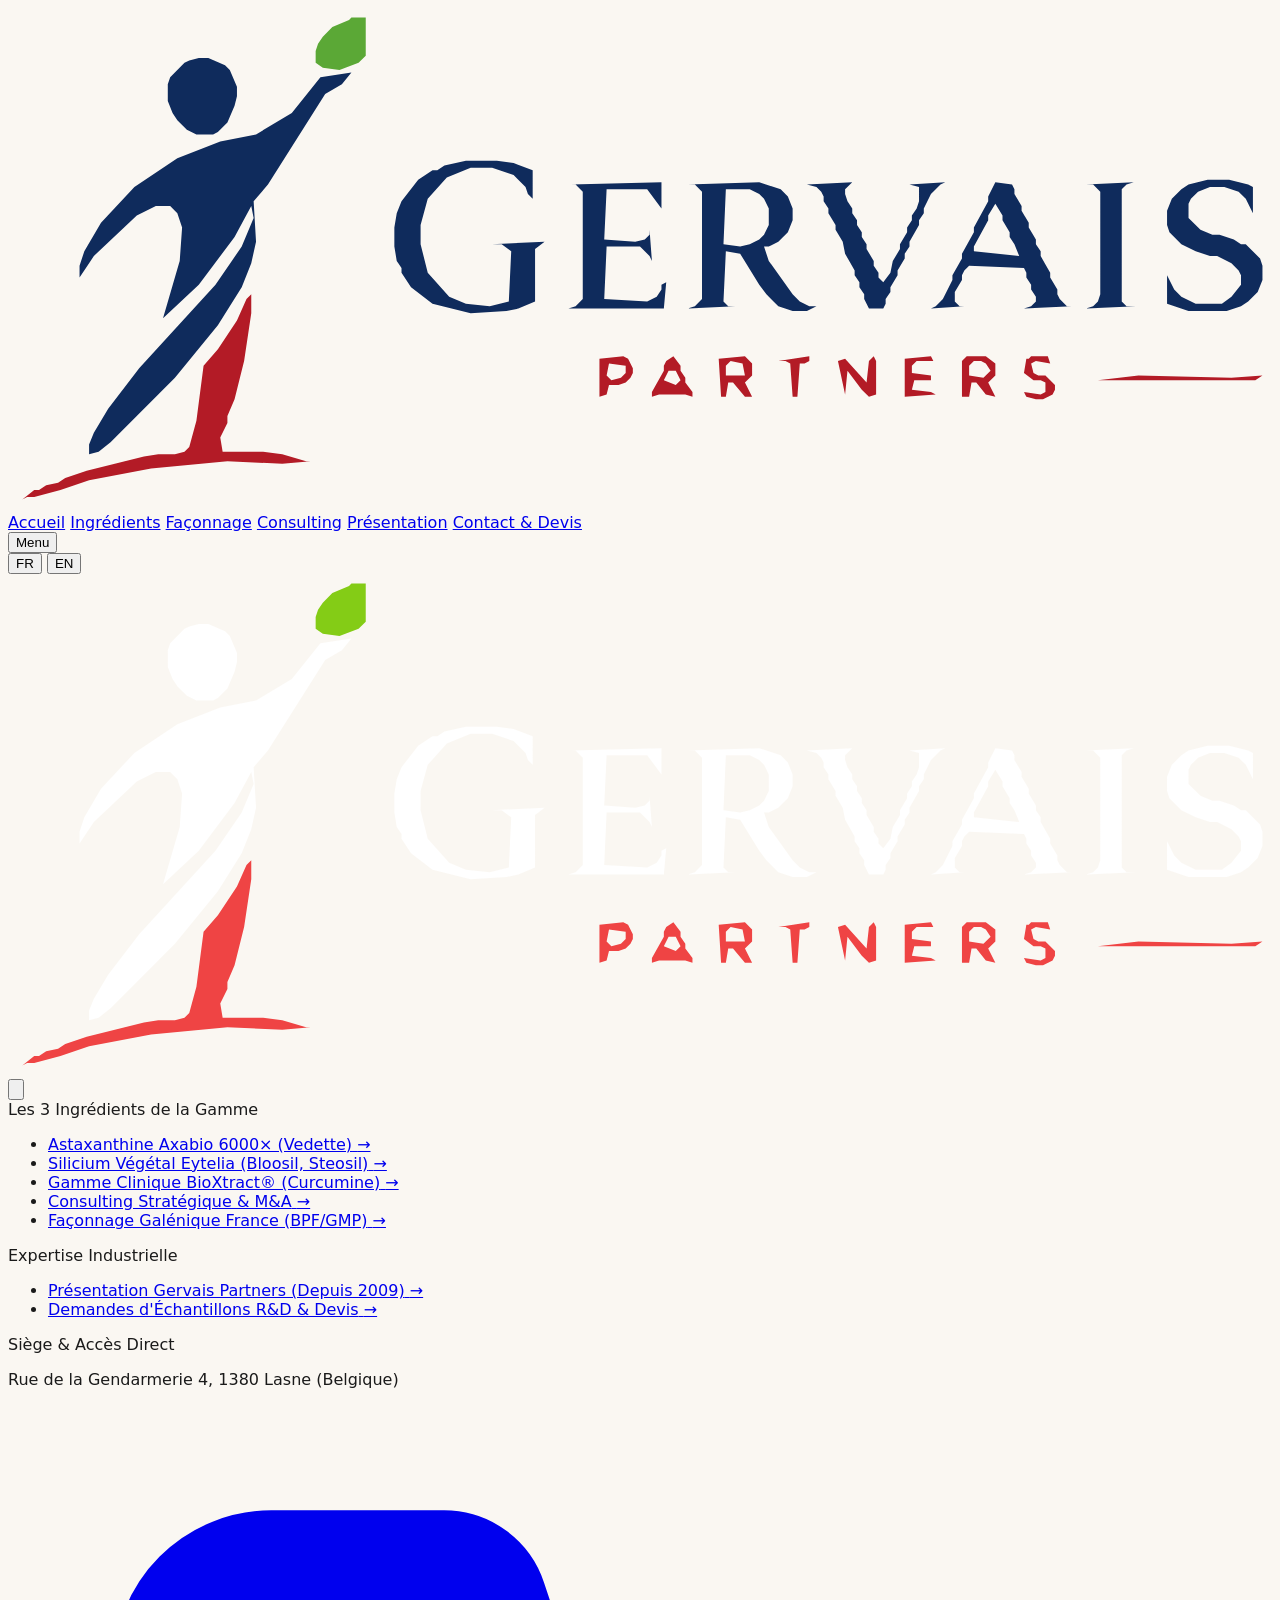
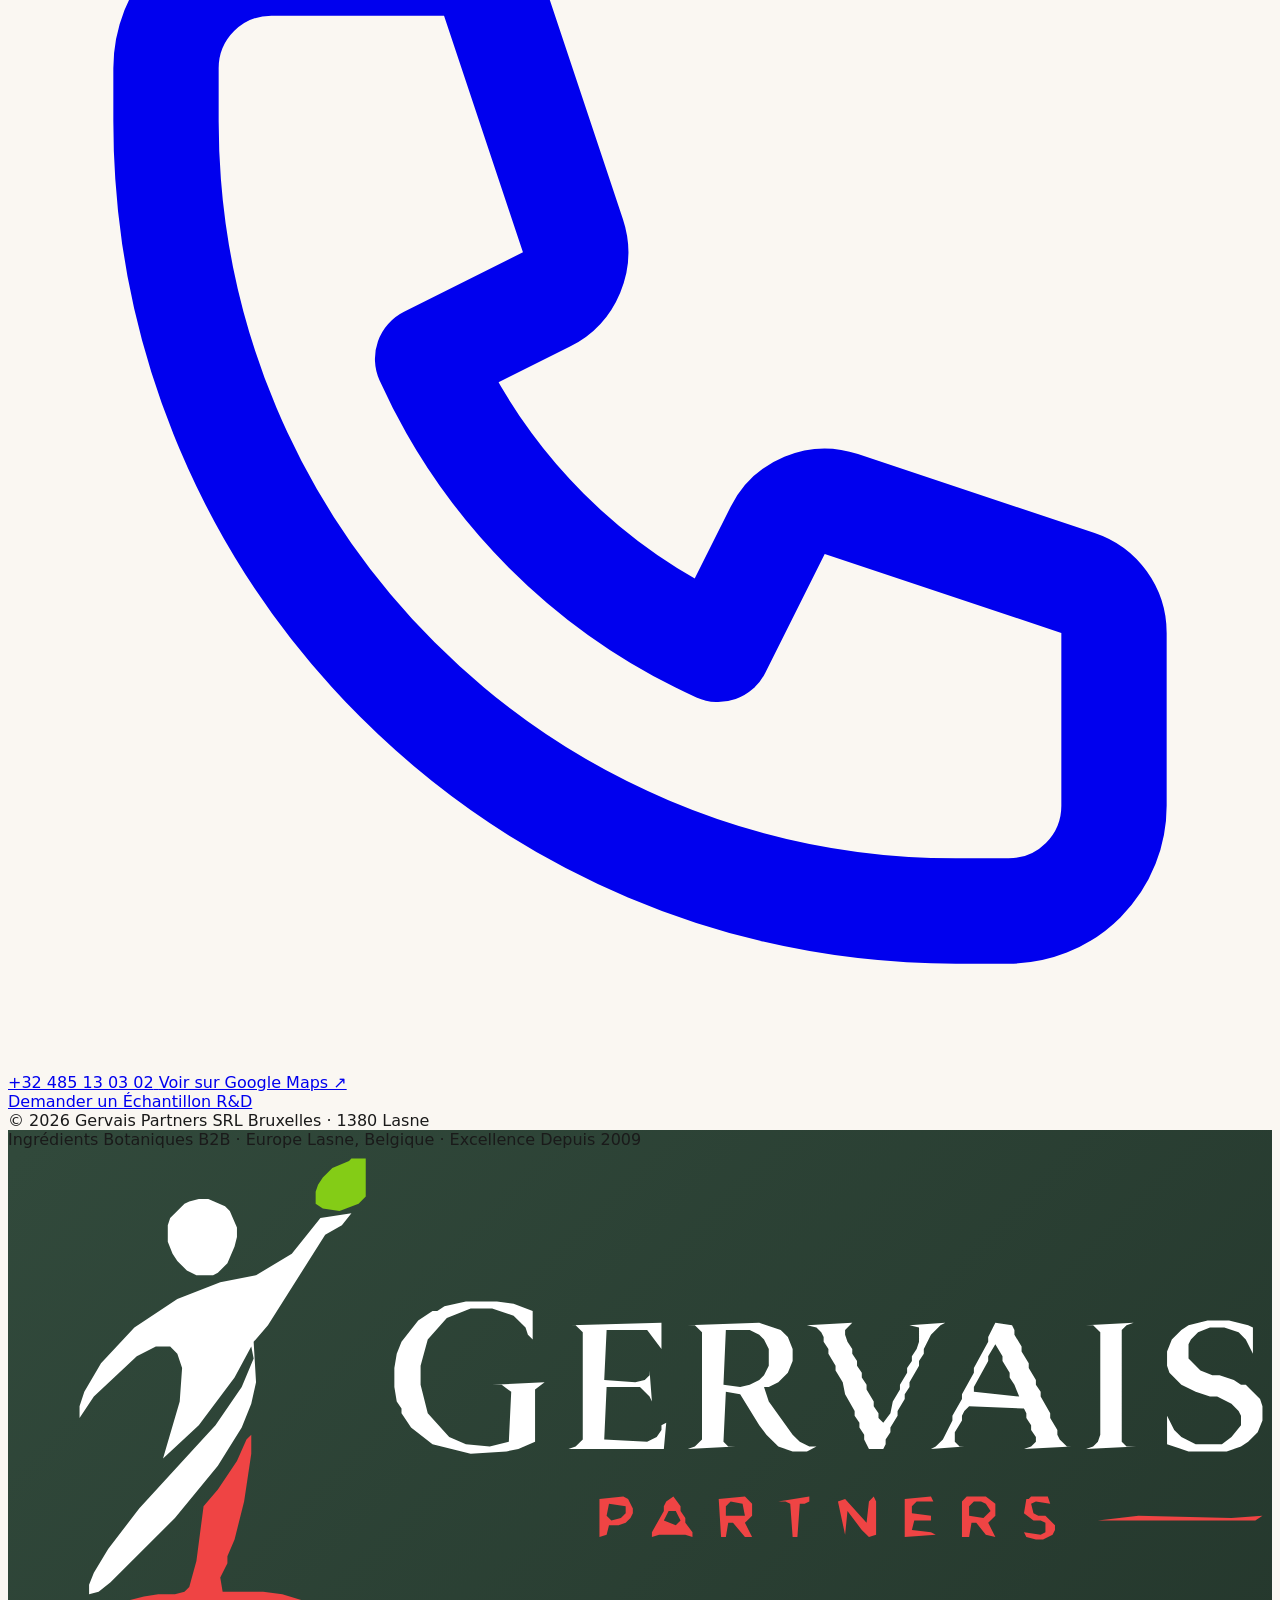
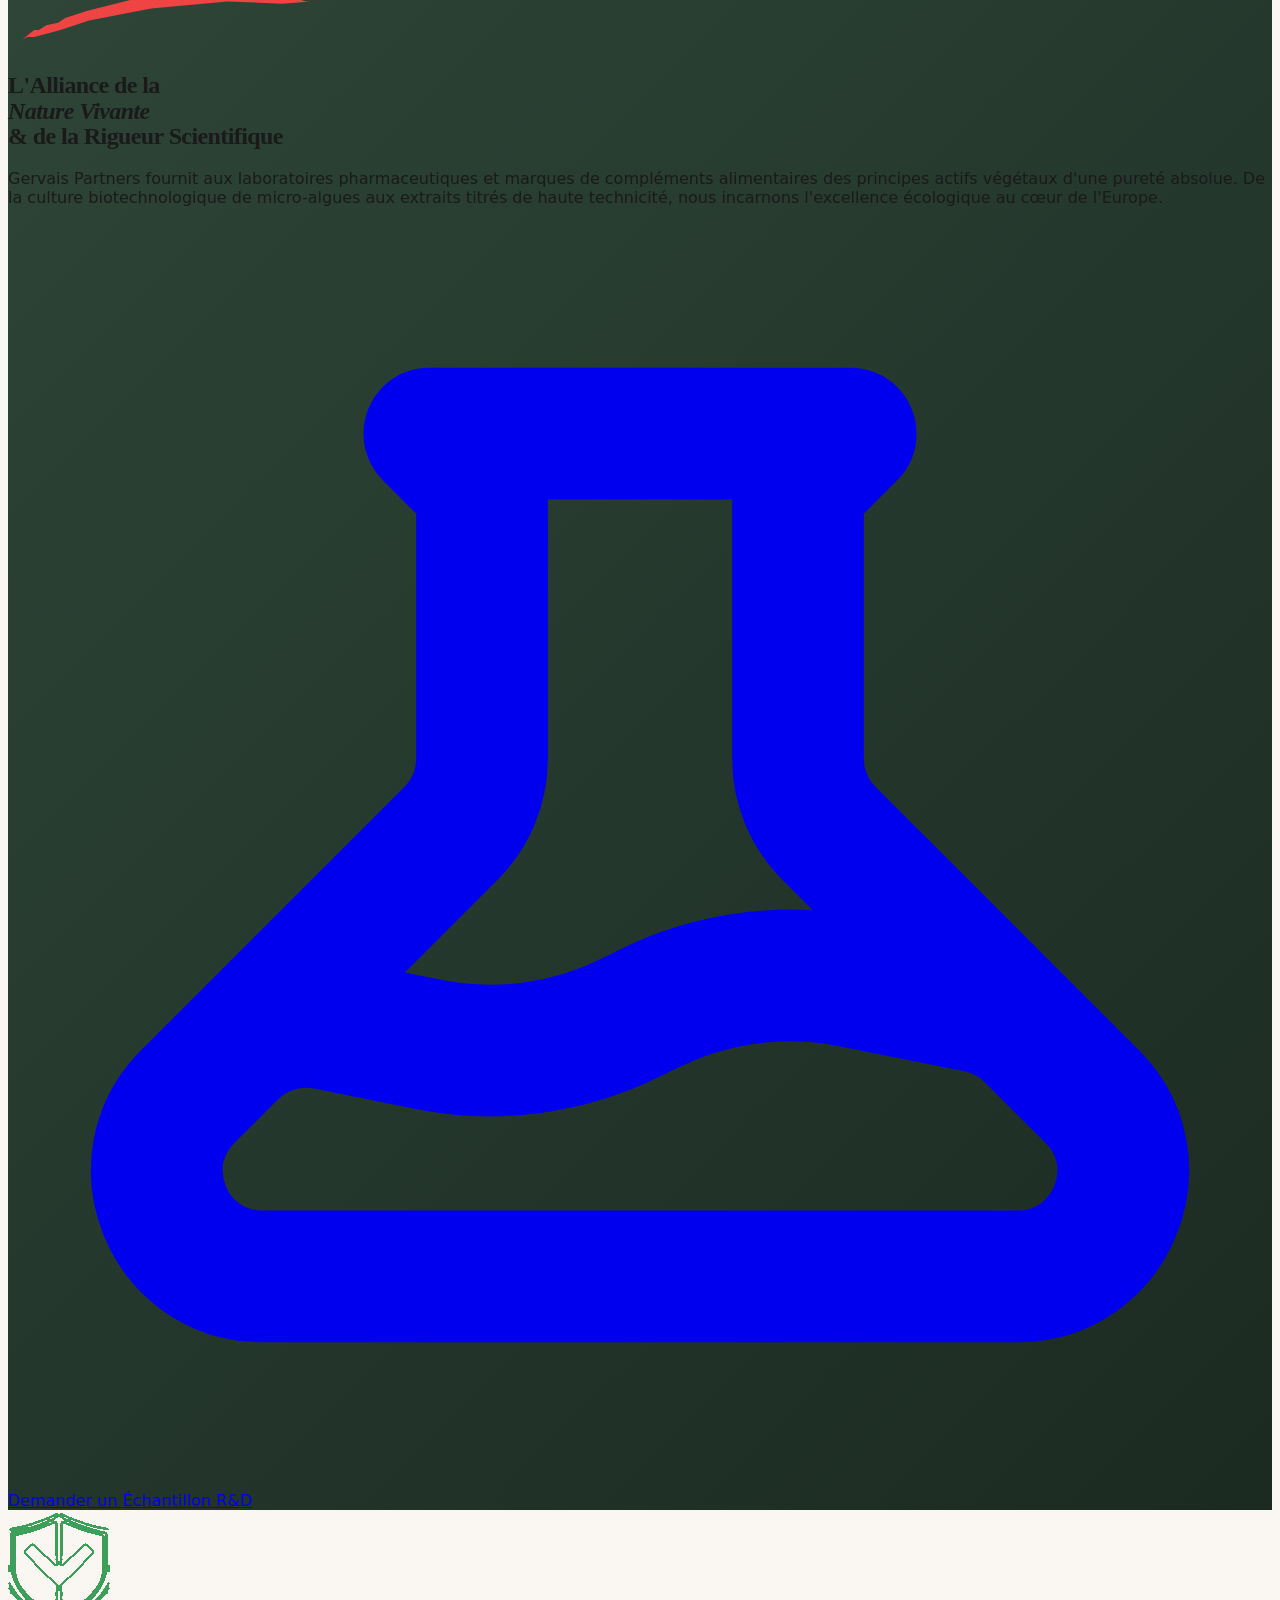
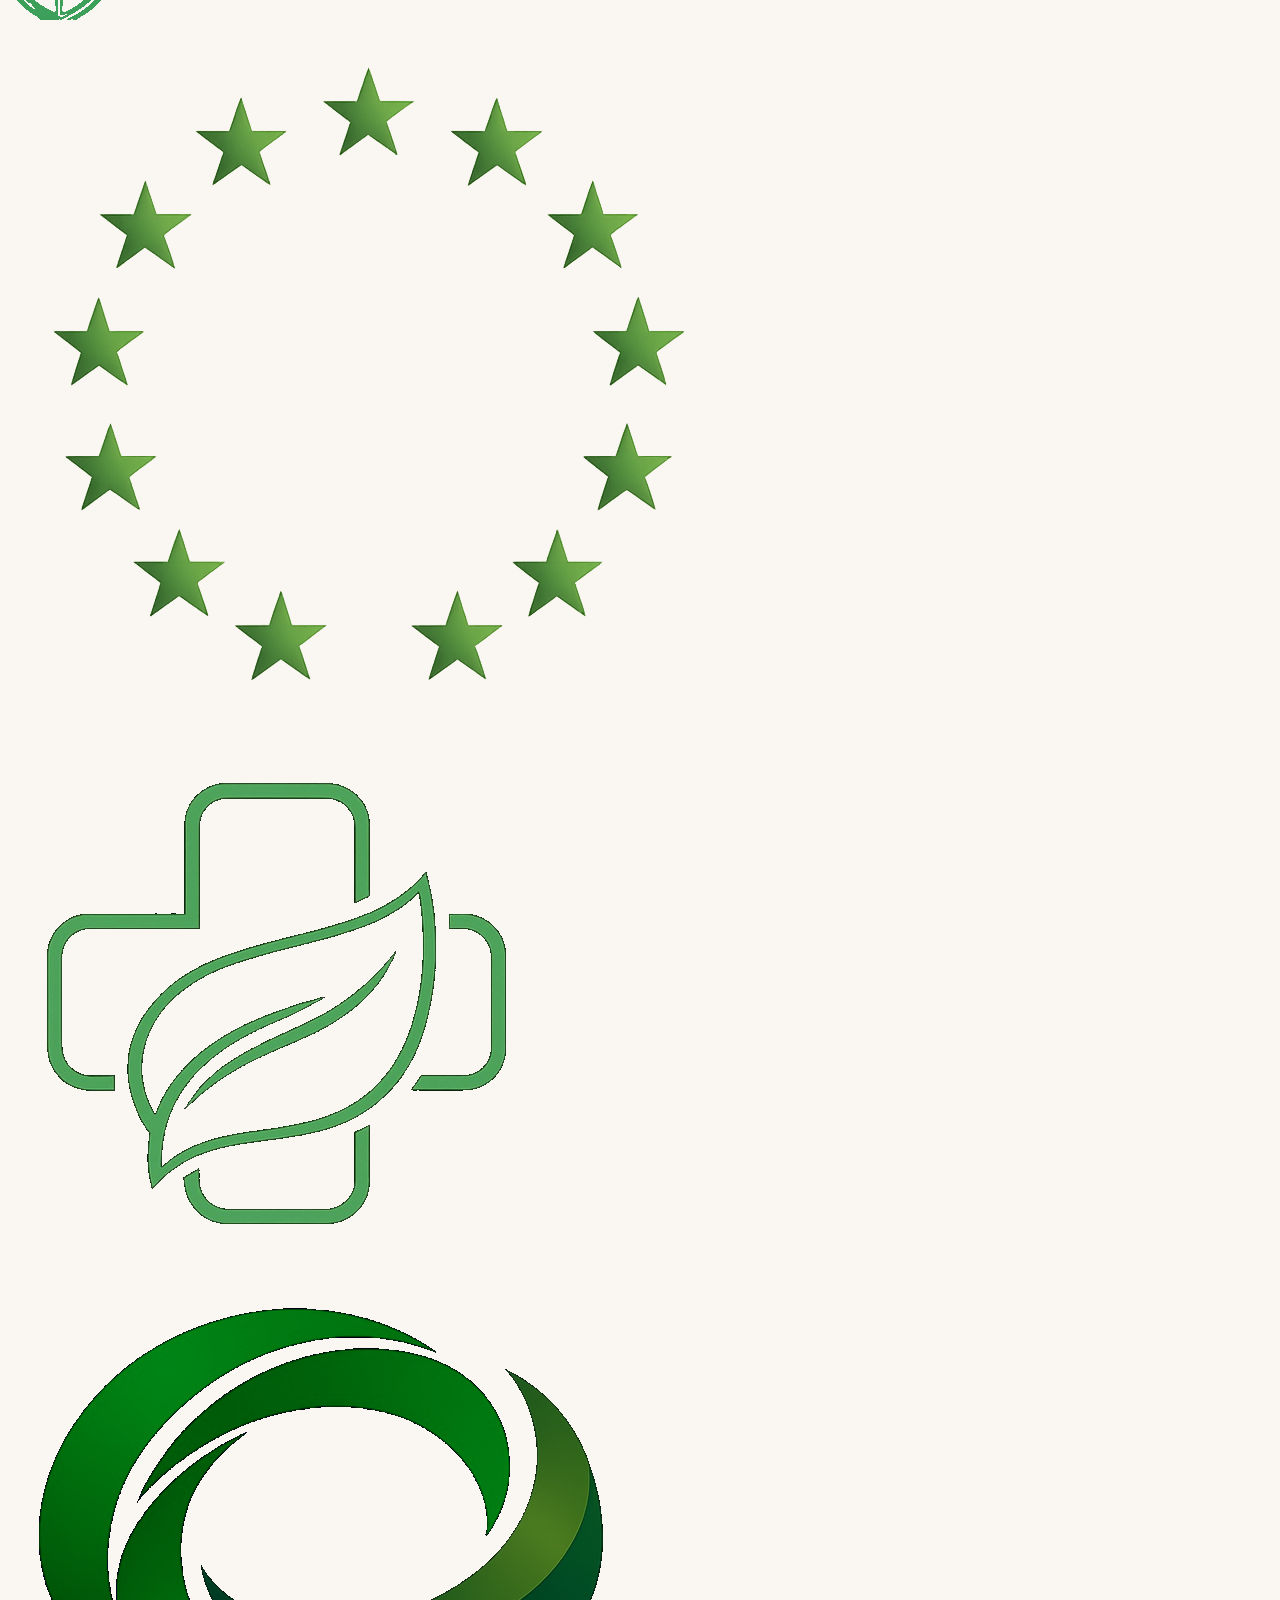
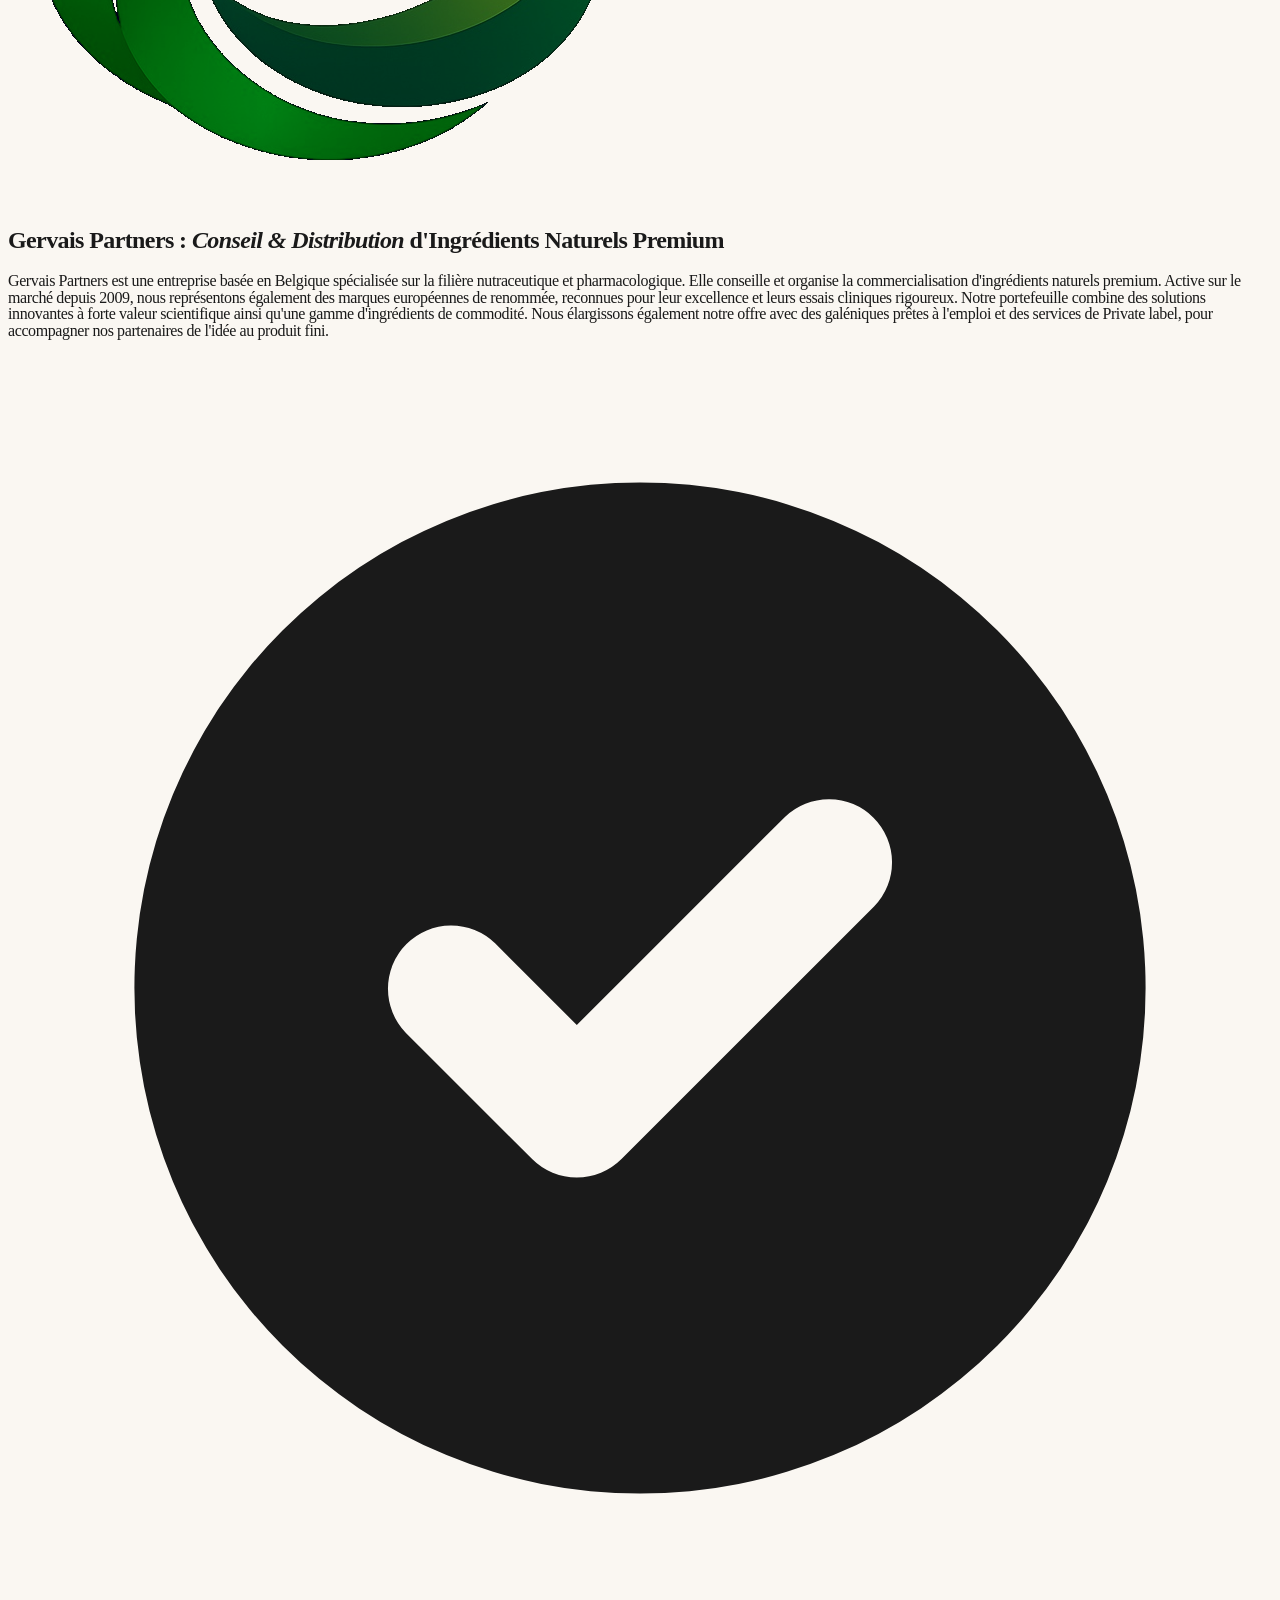
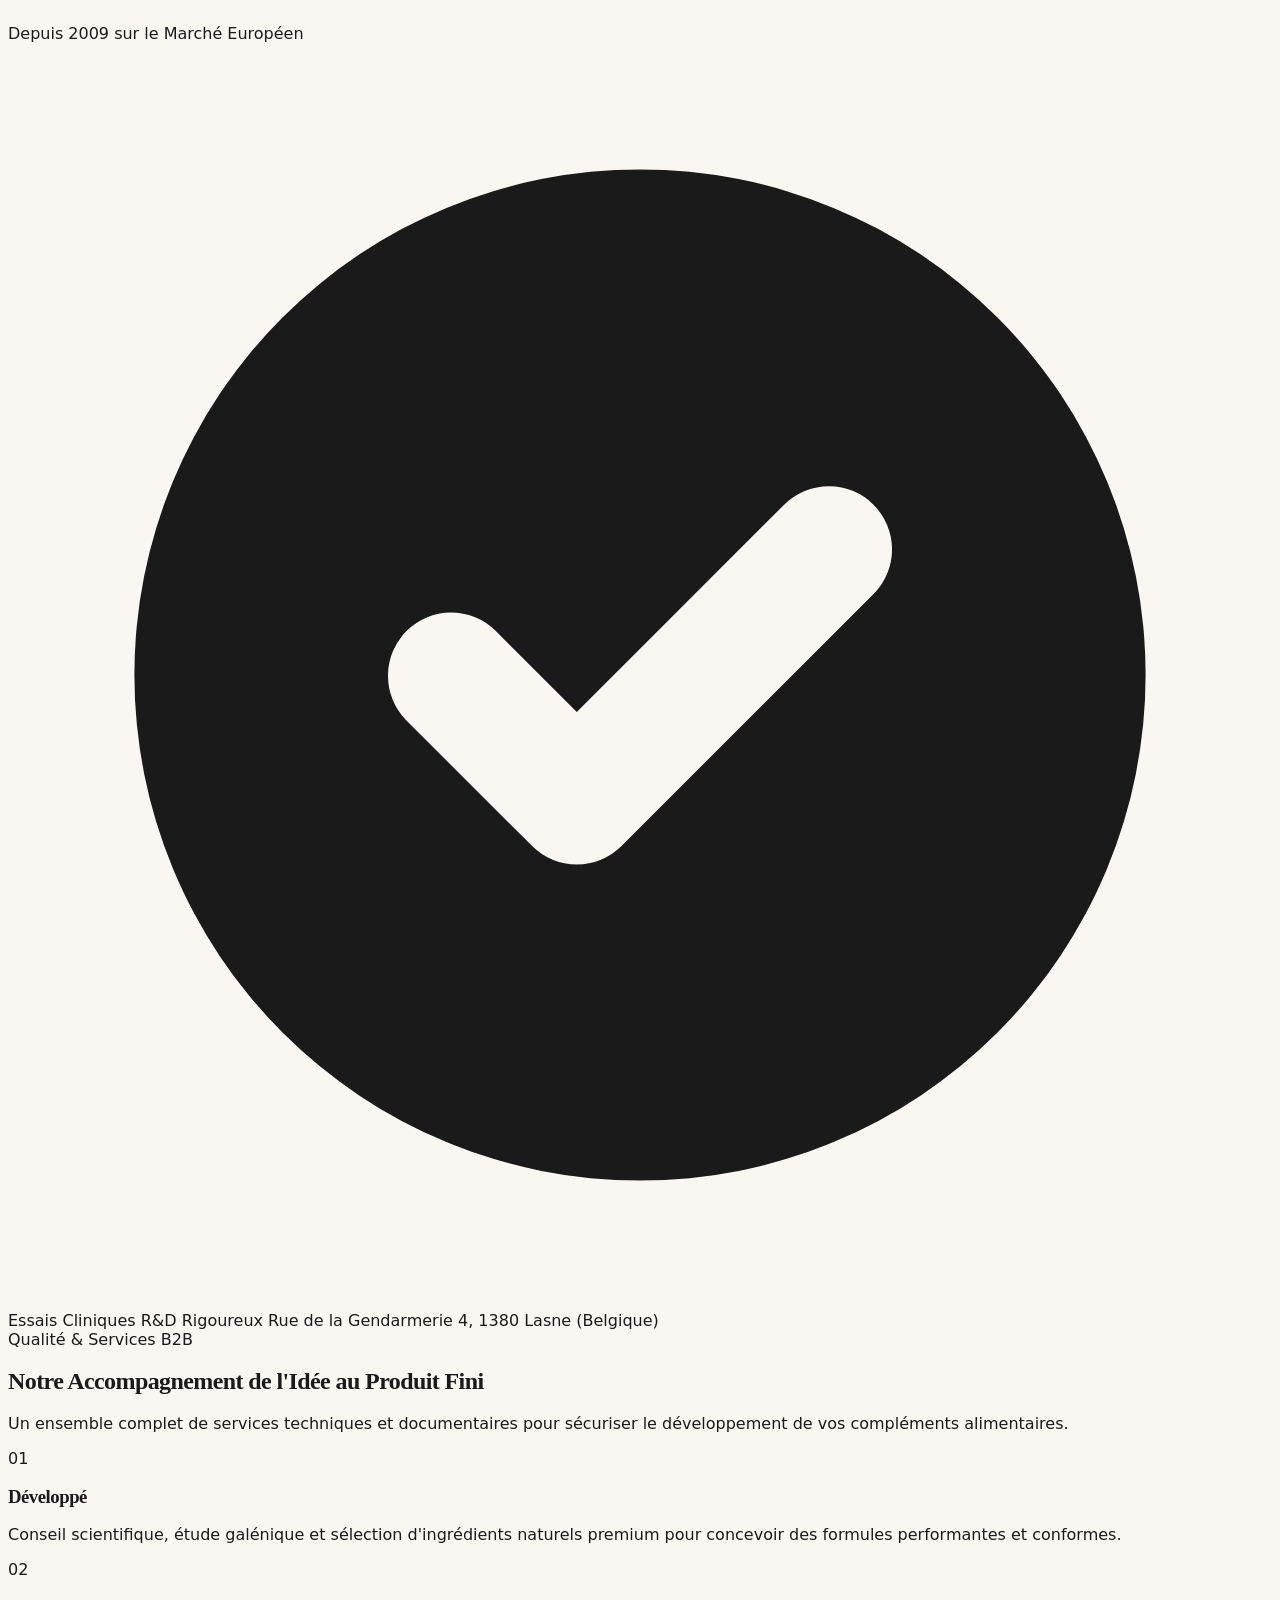
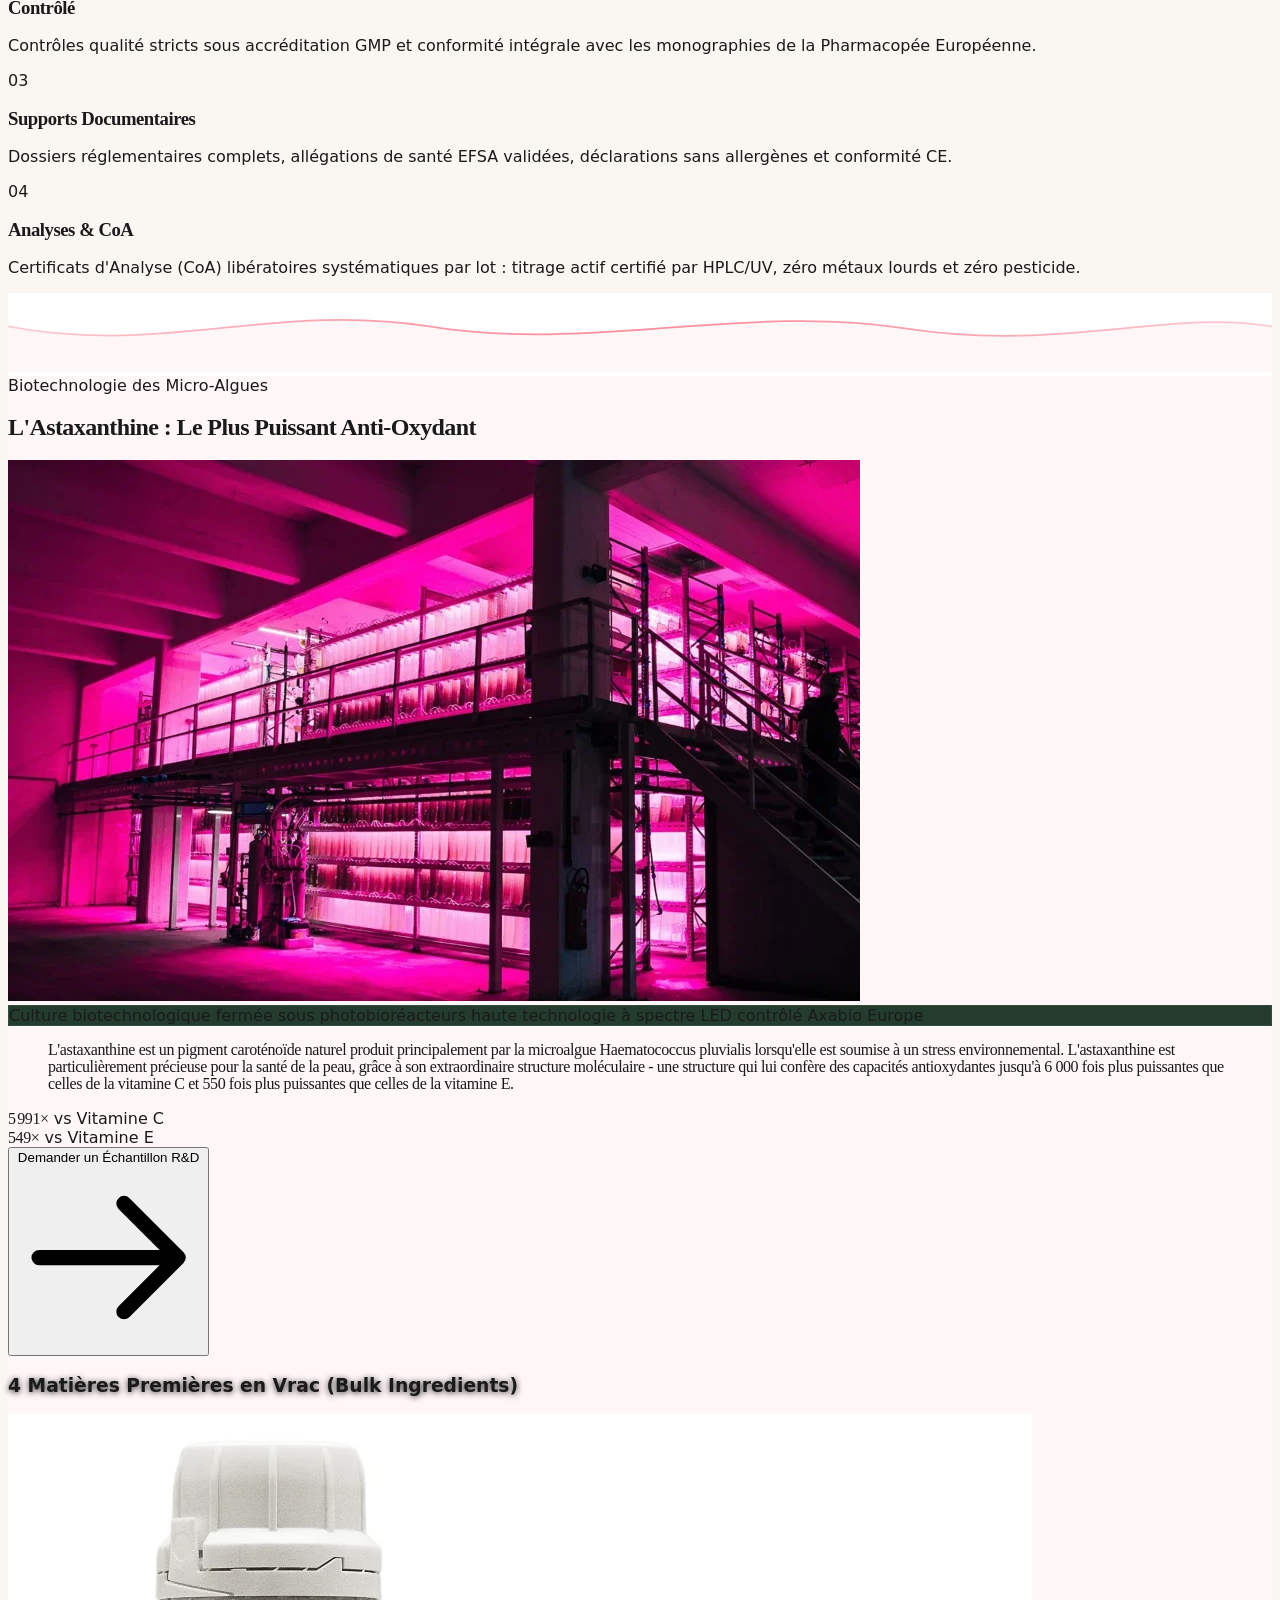
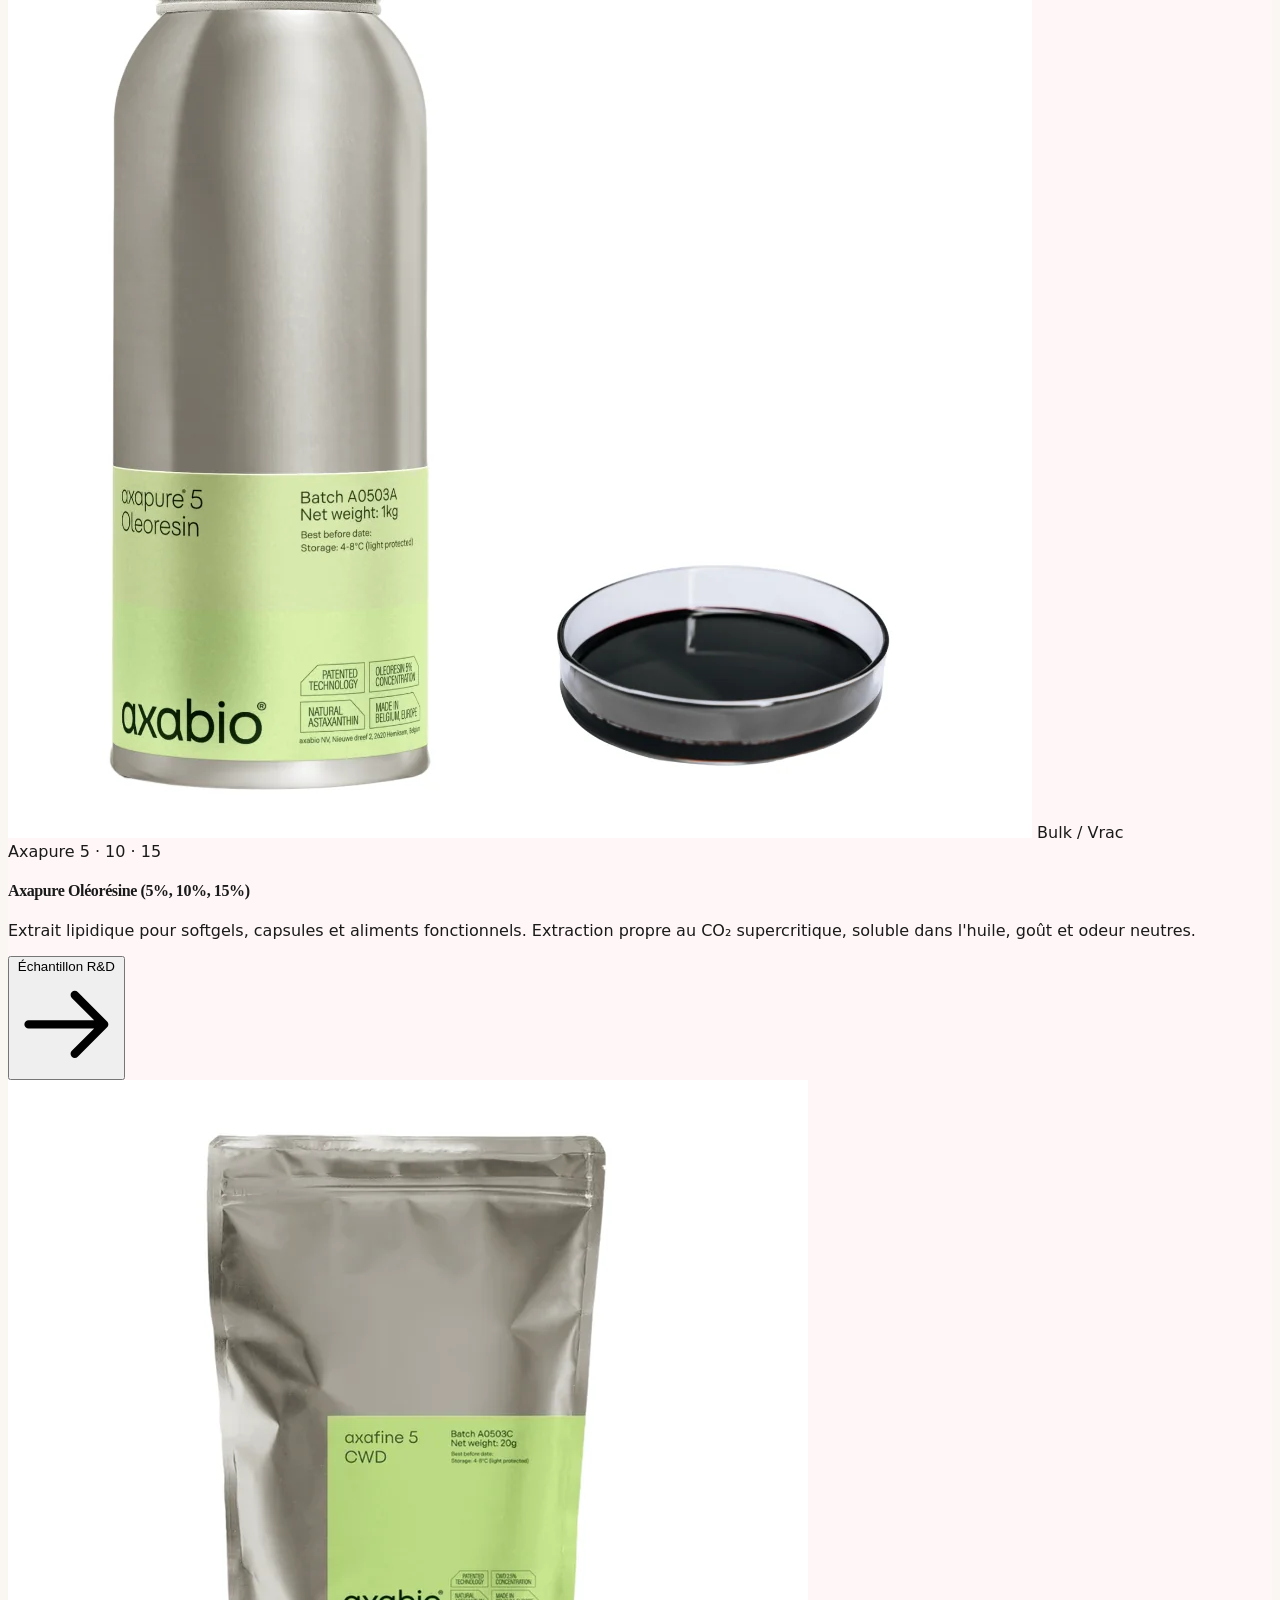
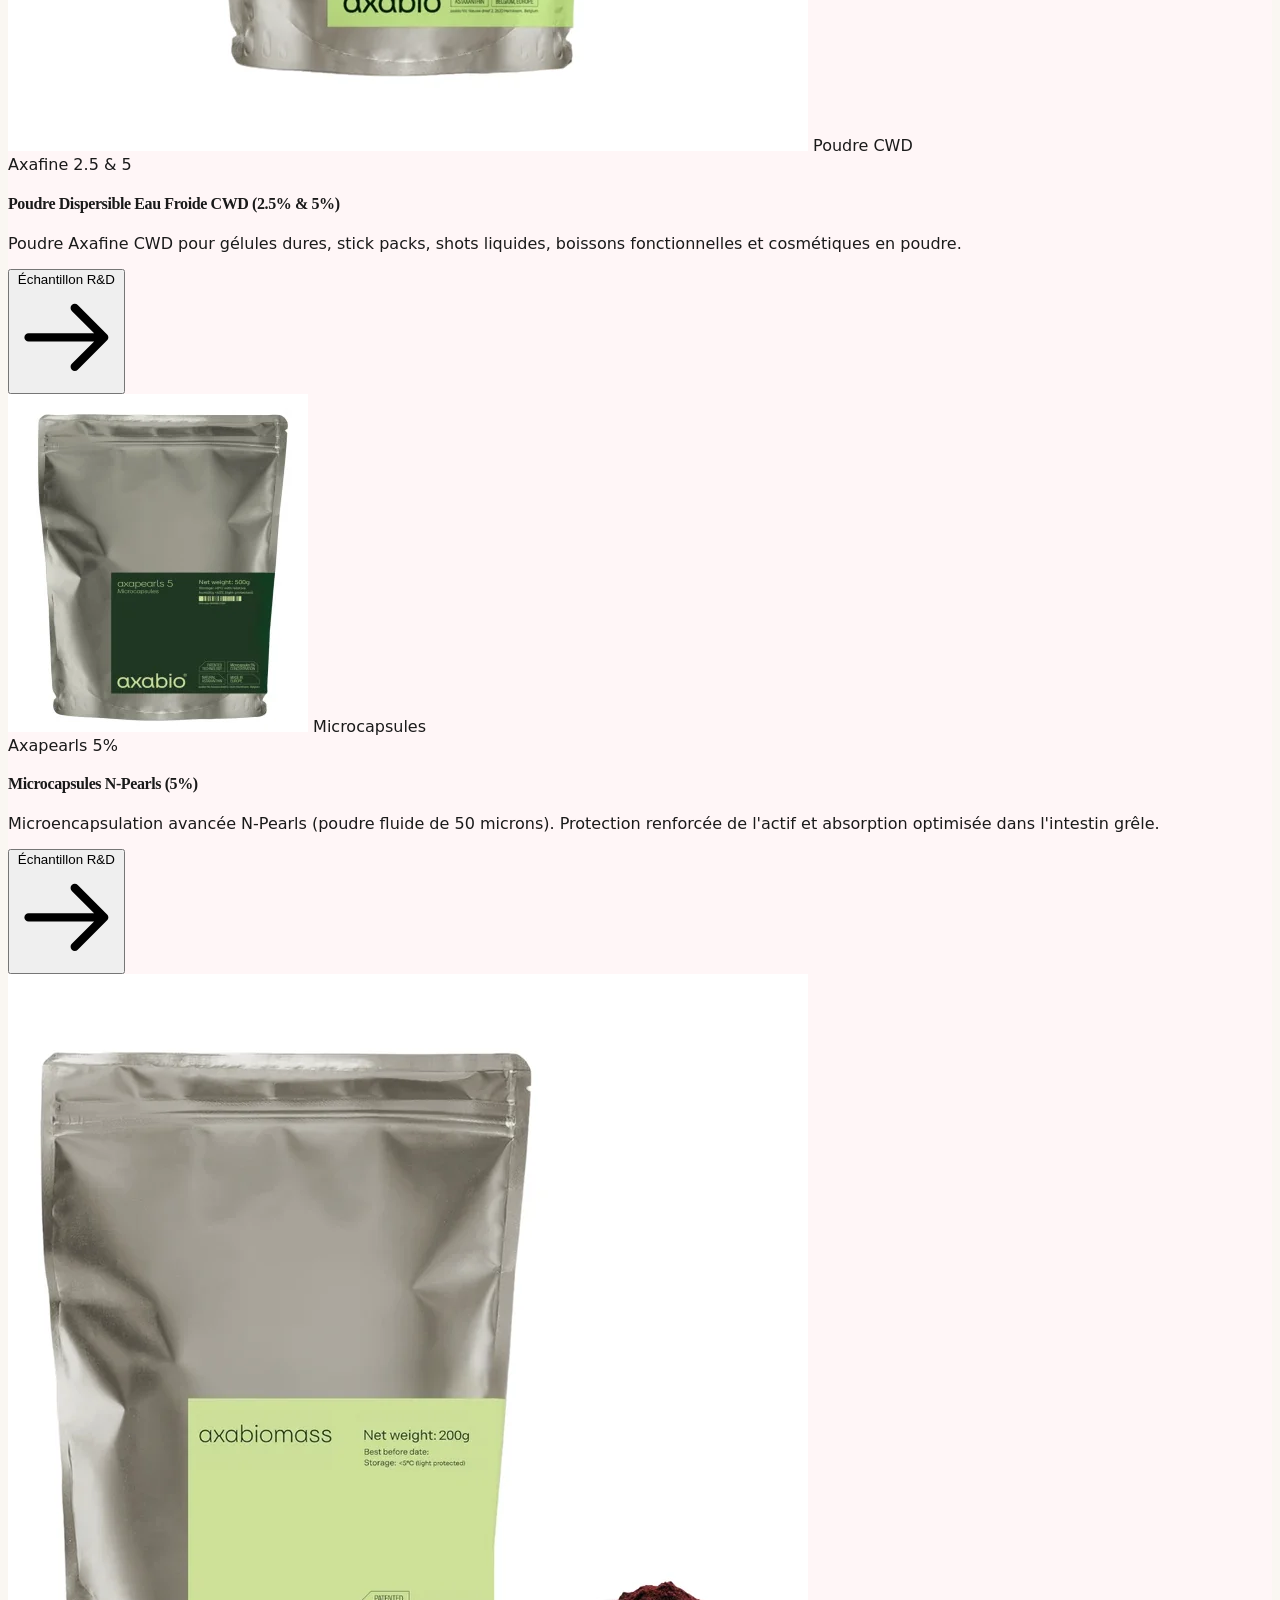
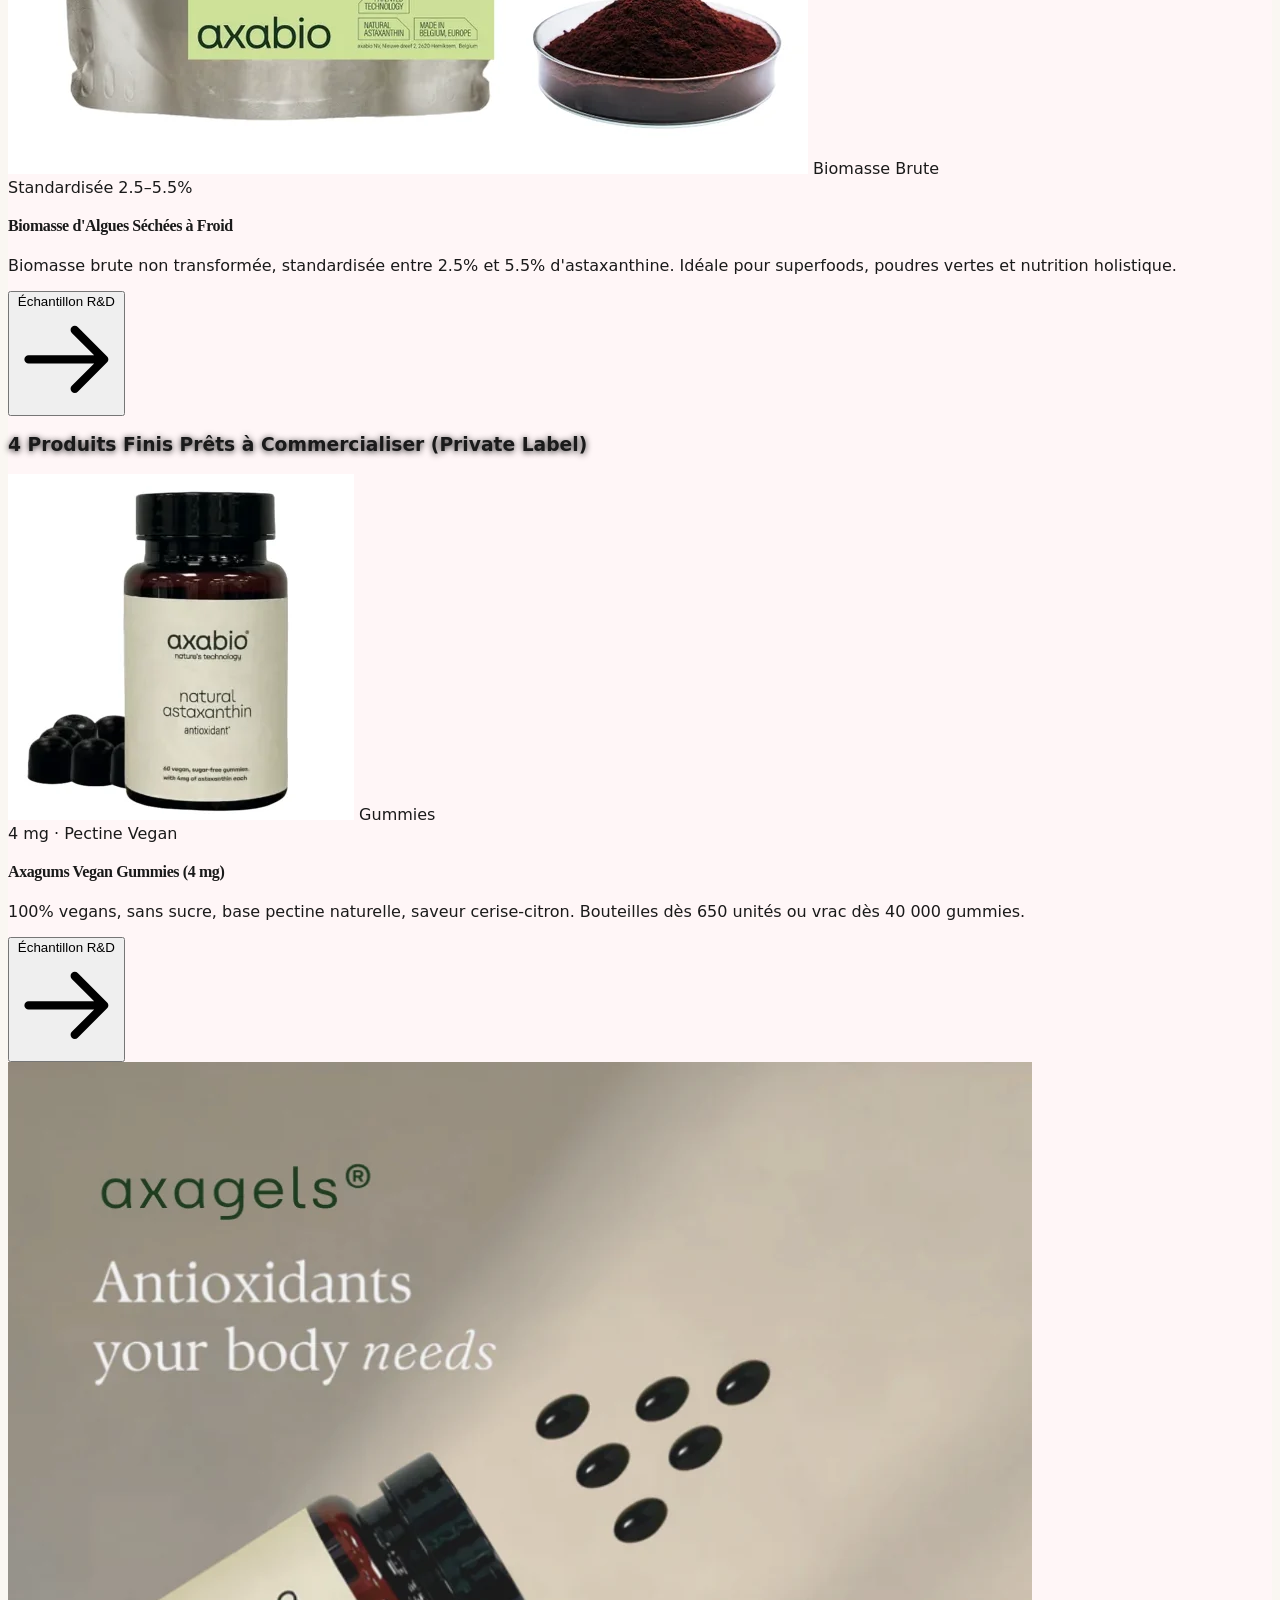
==== index.html @ 40941623 "fix(css): include local tailwind script for offline and reliable styling" ====
<!DOCTYPE html>
<html lang="fr" class="scroll-smooth">
<head>
  <script>
    try {
      sessionStorage.removeItem('gp_leaf_transition');
      const c = document.getElementById('botanicalLeafWindCanvas');
      if (c) c.remove();
    } catch(e) {}
  </script>

  <meta charset="UTF-8">
  <meta name="viewport" content="width=device-width, initial-scale=1.0">
  <script>
    if (window.location.hostname.includes('design--')) {

  <title>Gervais Partners | Ingrédients Botaniques & Matières Premières B2B Europe</title>
  <meta name="description" content="Gervais Partners (ex-Nutryalis) : Fournisseur B2B européen d'ingrédients botaniques purs pour laboratoires pharmaceutiques & nutraceutiques. Astaxanthine Axabio, Phycocyanine X-ION >51%, Silicium Végétal Breveté Eytelia (BLOOSIL®, MESOPOROSIL®, STEOSIL®), Gamme BioXtract® clinique. Hub logistique 1380 Lasne, Belgique.">
  <meta name="keywords" content="ingrédients botaniques b2b, fournisseur nutraceutique europe, astaxanthine axabio haematococcus pluvialis, silicium vegetal eytelia, bloosil, mesoporosil, steosil, silice de bambou collagene, phycocyanine x-ion spiruline, bioxtract arantal clear arthrose, nasaler rhinite quercetine, rifencin intestin irritable, cognityl theobromine cafeine, berberine liposomale, façonnage galenique softgels france bpf gmp, gervais partners lasne belgique, nutryalis">
  <meta name="author" content="Gervais Partners SRL">
  <meta name="robots" content="index, follow, max-snippet:-1, max-image-preview:large, max-video-preview:-1">
  <meta name="theme-color" content="#052313">

  <link rel="canonical" href="https://gervaispartners.com/">

  <link rel="alternate" hreflang="fr" href="https://gervaispartners.com/?lang=fr">
  <link rel="alternate" hreflang="en" href="https://gervaispartners.com/?lang=en">
  <link rel="alternate" hreflang="x-default" href="https://gervaispartners.com/">

  <meta property="og:type" content="website">
  <meta property="og:url" content="https://gervaispartners.com/">
  <meta property="og:title" content="Gervais Partners | Ingrédients Botaniques d'Excellence B2B Europe">
  <meta property="og:description" content="Fournisseur européen de matières premières végétales titrées et micro-algues de haute pureté pour laboratoires pharmaceutiques. Astaxanthine Axabio, Phycocyanine X-ION, BioXtract®.">
  <meta property="og:image" content="https://gervaispartners.com/assets/images/nature-botanical-dew.jpg">
  <meta property="og:image:alt" content="Gervais Partners - Ingrédients Botaniques et Nutraceutiques d'Excellence">
  <meta property="og:site_name" content="Gervais Partners">
  <meta property="og:locale" content="fr_FR">
  <meta property="og:locale:alternate" content="en_US">

  <meta name="twitter:card" content="summary_large_image">
  <meta name="twitter:url" content="https://gervaispartners.com/">
  <meta name="twitter:title" content="Gervais Partners | Ingrédients Botaniques B2B Europe">
  <meta name="twitter:description" content="Fournisseur européen d'ingrédients botaniques titrés et micro-algues de haute pureté pour l'industrie pharmaceutique et nutraceutique. Hub Lasne, Belgique.">
  <meta name="twitter:image" content="https://gervaispartners.com/assets/images/nature-botanical-dew.jpg">

  <link rel="icon" type="image/svg+xml" href="assets/images/favicon.svg">
  <link rel="icon" type="image/png" sizes="192x192" href="assets/images/logo-gervais.png">
  <link rel="apple-touch-icon" href="assets/images/logo-gervais.png">

  <link rel="preconnect" href="https://fonts.googleapis.com">
  <link rel="preconnect" href="https://fonts.gstatic.com" crossorigin>
  <link href="https://fonts.googleapis.com/css2?family=Cormorant+Garamond:ital,wght@0,400;0,500;0,600;0,700;1,400;1,600&family=Plus+Jakarta+Sans:wght@300;400;500;600;700;800&display=swap" rel="stylesheet">

  <script src="assets/css/tailwind.min.js"></script>
  <script>
    tailwind.config = {
      theme: {
        extend: {
          colors: {
            forest: { 50:'#f0fdf4',100:'#dcfce7',200:'#bbf7d0',300:'#86efac',400:'#4ade80',500:'#22c55e',600:'#16a34a',700:'#15803d',800:'#166534',900:'#0b4629',950:'#052313' },
            limegold: { 300:'#bef264',400:'#a3e635',500:'#84cc16',600:'#65a30d' },
            sapphire: { 400:'#38bdf8',500:'#0ea5e9',600:'#0284c7',900:'#0c4a6e' },
            cream: { DEFAULT:'#faf7f2', dark:'#f0ebe0' }
          },
          fontFamily: {
            sans: ['"Plus Jakarta Sans"','system-ui','sans-serif'],
            display: ['"Cormorant Garamond"','Georgia','serif']
          }
        }
      }
    }
  </script>
  <script>
    function toggleSidebarMenu(open) {
      var drawer = document.getElementById('sidebarDrawer');
      var backdrop = document.getElementById('sidebarBackdrop');
      if (!drawer || !backdrop) return;
      if (open) {
        backdrop.classList.remove('opacity-0', 'pointer-events-none');
        backdrop.classList.add('opacity-100', 'pointer-events-auto');
        drawer.classList.remove('translate-x-full');
        drawer.classList.add('translate-x-0');
        document.body.style.overflow = 'hidden';
      } else {
        backdrop.classList.add('opacity-0', 'pointer-events-none');
        backdrop.classList.remove('opacity-100', 'pointer-events-auto');
        drawer.classList.add('translate-x-full');
        drawer.classList.remove('translate-x-0');
        document.body.style.overflow = '';
      }
    }
    window.toggleSidebarMenu = toggleSidebarMenu;
  </script>

  <style>
    body { font-family: 'Plus Jakarta Sans', system-ui, sans-serif; background: #faf7f2; color: #1a1a1a; }
    .display { font-family: 'Cormorant Garamond', Georgia, serif; letter-spacing: -0.025em; line-height: 1.05; }
    .pulse-dot { display:inline-block; width:7px; height:7px; border-radius:50%; background:#84cc16; animation:pulse-glow 2s ease-in-out infinite; flex-shrink:0; }
    @keyframes pulse-glow { 0%,100%{box-shadow:0 0 0 0 rgba(132,204,22,0.5)} 50%{box-shadow:0 0 0 6px rgba(132,204,22,0)} }
    .reveal,.reveal-left,.reveal-right,.reveal-scale { opacity:1; transform:none; }
    .reveal { transform:translateY(16px); }
    .reveal-left { transform:translateX(-16px); }
    .reveal-right { transform:translateX(16px); }
    .reveal-scale { transform:scale(0.94); }
    .reveal.visible,.reveal-left.visible,.reveal-right.visible,.reveal-scale.visible { opacity:1; transform:none; }
    .delay-100{transition-delay:.1s} .delay-200{transition-delay:.2s} .delay-300{transition-delay:.3s} .delay-400{transition-delay:.4s}
    @keyframes float { 0%,100%{transform:translateX(-50%) translateY(0)} 50%{transform:translateX(-50%) translateY(-8px)} }
    .scroll-indicator { position:absolute; bottom:32px; left:50%; transform:translateX(-50%); display:flex; flex-direction:column; align-items:center; gap:8px; color:rgba(255,255,255,0.45); font-size:10px; letter-spacing:.1em; text-transform:uppercase; z-index:10; animation:float 3s ease-in-out infinite; }
    .scroll-line { width:1px; height:40px; background:linear-gradient(180deg,rgba(255,255,255,0.4),transparent); }
    .hero-bg-img { background-size:cover; background-position:left center; background-repeat:no-repeat; }
    #tdsModal.hidden { display:none !important; }
    #confirmationModal.hidden { display:none !important; }
    .map-container { background:radial-gradient(circle at 50%,#15202e,#060b13); border-radius:16px; overflow:hidden; }
    .filter-btn.active { background:#052313 !important; color:#fff !important; border-color:#052313 !important; }
    .product-card { transition:all .4s cubic-bezier(0.16,1,0.3,1); }
    .product-card:hover { transform:translateY(-8px); }
    .bx-card { position:relative; overflow:hidden; transition:all .4s cubic-bezier(0.16,1,0.3,1); }
    .bx-card::after { content:''; position:absolute; bottom:0; left:0; right:0; height:3px; background:#84cc16; transform:scaleX(0); transform-origin:left; transition:transform .4s cubic-bezier(0.16,1,0.3,1); }
    .bx-card:hover::after { transform:scaleX(1); }
    .bx-card:hover { transform:translateY(-6px); box-shadow:0 30px 60px rgba(0,0,0,0.1); }
    .img-zoom { overflow:hidden; }
    .img-zoom img { transition:transform 1.2s cubic-bezier(0.16,1,0.3,1); }
    .img-zoom:hover img { transform:scale(1.05); }
    .scrollbar-none::-webkit-scrollbar{display:none} .scrollbar-none{-ms-overflow-style:none;scrollbar-width:none}
    @media print { body *{visibility:hidden} #tdsModal,#tdsModal *{visibility:visible} #tdsModal{position:absolute;left:0;top:0;width:100%;padding:25px;background:#fff!important;color:#000!important} .no-print{display:none!important} .print-header,.print-footer{display:block!important} .tds-table td,.tds-table th{border:1px solid #cbd5e1!important;padding:8px 12px!important} }
  </style>

  <script type="application/ld+json">
  {
    "@context": "https://schema.org",
    "@graph": [
      {
        "@type": "Organization",
        "@id": "https://gervaispartners.com/#organization",
        "name": "Gervais Partners",
        "legalName": "Gervais Partners SRL",
        "alternateName": ["Nutryalis", "Gervais Partners Europe"],
        "url": "https://gervaispartners.com/",
        "sameAs": ["https://www.linkedin.com/in/christian-gervais-9a126817/"],
        "logo": "https://gervaispartners.com/assets/images/logo-gervais.png",
        "image": "https://gervaispartners.com/assets/images/nature-botanical-dew.webp",
        "description": "Distributeur et fournisseur B2B européen de matières premières végétales pures, micro-algues de haute pureté et principes actifs nutraceutiques et pharmaceutiques avec certification CoA par lot.",
        "telephone": "+32485130302",
        "address": {
          "@type": "PostalAddress",
          "streetAddress": "Rue de la Gendarmerie 4",
          "addressLocality": "Lasne",
          "postalCode": "1380",
          "addressRegion": "Brabant Wallon",
          "addressCountry": "BE"
        },
        "contactPoint": {
          "@type": "ContactPoint",
          "telephone": "+32485130302",
          "contactType": "Sales and Technical Support",
          "availableLanguage": ["French", "English"]
        },
        "areaServed": [
          { "@type": "AdministrativeArea", "name": "European Union" },
          { "@type": "Country", "name": "France" },
          { "@type": "Country", "name": "Belgium" },
          { "@type": "Country", "name": "Germany" },
          { "@type": "Country", "name": "Netherlands" },
          { "@type": "Country", "name": "Spain" },
          { "@type": "Country", "name": "Italy" },
          { "@type": "Country", "name": "Switzerland" }
        ],
        "knowsAbout": [
          "Haematococcus pluvialis Astaxanthin",
          "Arthrospira maxima Phycocyanin",
          "BioXtract Curcumin Formulations",
          "European Pharmacopoeia Ph. Eur. Compliance",
          "Liposomal Botanical Extracts",
          "Pharmaceutical Softgel Galenics"
        ]
      },
      {
        "@type": "WebSite",
        "@id": "https://gervaispartners.com/#website",
        "url": "https://gervaispartners.com/",
        "sameAs": ["https://www.linkedin.com/in/christian-gervais-9a126817/"],
        "name": "Gervais Partners",
        "publisher": { "@id": "https://gervaispartners.com/#organization" },
        "inLanguage": ["fr-FR", "en-US"]
      },
      {
        "@type": "BreadcrumbList",
        "@id": "https://gervaispartners.com/#breadcrumb",
        "itemListElement": [
          { "@type": "ListItem", "position": 1, "name": "Accueil", "item": "https://gervaispartners.com/" },
          { "@type": "ListItem", "position": 2, "name": "Astaxanthine Axabio", "item": "https://gervaispartners.com/#astaxanthin-showcase" },
          { "@type": "ListItem", "position": 3, "name": "Phycocyanine X-ION", "item": "https://gervaispartners.com/#phycocyanin-showcase" },
          { "@type": "ListItem", "position": 4, "name": "Silicium Végétal Eytelia", "item": "https://gervaispartners.com/#silicium-showcase" },
          { "@type": "ListItem", "position": 5, "name": "Gamme BioXtract®", "item": "https://gervaispartners.com/#bioxtract-showcase" },
          { "@type": "ListItem", "position": 5, "name": "Catalogue & TDS", "item": "https://gervaispartners.com/#products" },
          { "@type": "ListItem", "position": 6, "name": "Façonnage Galénique", "item": "https://gervaispartners.com/#galenic" },
          { "@type": "ListItem", "position": 7, "name": "Contact B2B", "item": "https://gervaispartners.com/#contact" }
        ]
      },
      {
        "@type": "ItemList",
        "@id": "https://gervaispartners.com/#products-list",
        "name": "Catalogue Ingrédients Botaniques Gervais Partners",
        "description": "Portefeuille officiel de matières premières végétales pures et principes actifs titrés avec fiches techniques TDS complètes.",
        "itemListElement": [
          {
            "@type": "Product",
            "position": 1,
            "name": "Astaxanthine Naturelle Axabio (Haematococcus pluvialis)",
            "image": "https://gervaispartners.com/assets/images/products/axabio-astaxanthin-gummies.webp",
            "description": "Caroténoïde antioxydant naturel 6000x supérieur à la vitamine C. Oléorésine CO2 supercritique 5-15%, poudre CWD soluble à froid, microcapsules N-Pearls et biomasse brute.",
            "sku": "AXA-BIO-ASTA",
            "category": "Micro-Algues & Antioxydants",
            "brand": { "@type": "Brand", "name": "Axabio" }
          },
          {
            "@type": "Product",
            "position": 2,
            "name": "Phycocyanine X-ION >51% Pureté Brute (Arthrospira maxima)",
            "image": "https://gervaispartners.com/assets/images/products/phycocyanine-blue.webp",
            "description": "Or bleu naturel issu de spiruline cultivée en Espagne. Pureté >51% phycobiliprotéines, protéines totales >=60%, 100% hydrosoluble à froid, signature spectrale 620/650nm.",
            "sku": "XION-PHYCO-51",
            "category": "Micro-Algues & Pigments Thérapeutiques",
            "brand": { "@type": "Brand", "name": "X-ION" }
          },
          {
            "@type": "Product",
            "position": 3,
            "name": "ARANTAL Clear® (Curcumine Bio-Optimisée pour Arthrose)",
            "image": "https://gervaispartners.com/assets/images/products/arantal-clear-joints.webp",
            "description": "Formule naturelle brevetée de Curcuma longa cliniquement validée sur l'arthrose aiguë et chronique. Protection directe du cartilage, amélioration de la mobilité sans effets secondaires AINS.",
            "sku": "BX-ARANTAL-CLR",
            "category": "Gamme BioXtract Clinique",
            "brand": { "@type": "Brand", "name": "BioXtract®" }
          },
          {
            "@type": "Product",
            "position": 4,
            "name": "NASALER® (Curcumine + Quercétine pour Rhinite Allergique)",
            "image": "https://gervaispartners.com/assets/images/products/nasaler-allergy-relief.webp",
            "description": "Complexe synergique curcumine biodisponible et quercétine purifiée pour les allergies saisonnières et perannuelles avec désensibilisation immunitaire progressive.",
            "sku": "BX-NASALER-ALL",
            "category": "Gamme BioXtract Clinique",
            "brand": { "@type": "Brand", "name": "BioXtract®" }
          },
          {
            "@type": "Product",
            "position": 5,
            "name": "RIFENCIN® (Curcumine + Fenouil pour Syndrome de l'Intestin Irritable)",
            "image": "https://gervaispartners.com/assets/images/products/rifencin-gut-comfort.webp",
            "description": "Soulagement clinique du Syndrome de l'Intestin Irritable (SII) associant curcumine à haute absorption et huile essentielle de fenouil pure.",
            "sku": "BX-RIFENCIN-GUT",
            "category": "Gamme BioXtract Clinique",
            "brand": { "@type": "Brand", "name": "BioXtract®" }
          },
          {
            "@type": "Product",
            "position": 6,
            "name": "COGNITYL® (Théobromine & Caféine Végétale Focus Mental)",
            "image": "https://gervaispartners.com/assets/images/products/cognityl-mental-focus.webp",
            "description": "Synergie de xanthines végétales naturelles (cacao et thé vert) cliniquement dosées pour la clarté cognitive, la mémoire et la concentration sans excitation rebond.",
            "sku": "BX-COGNITYL-MNT",
            "category": "Gamme BioXtract Clinique",
            "brand": { "@type": "Brand", "name": "BioXtract®" }
          },
          {
            "@type": "Product",
            "position": 7,
            "name": "BLOOSIL® (Silicium Végétal Nouvelle Génération Peau & Collagène)",
            "image": "https://gervaispartners.com/assets/images/products/bloosil-vegetal-silicon.webp",
            "description": "Le premier silicium solide d'origine végétale 100% biologique, hautement soluble breveté par Eytelia. Poudre sèche beautyceutical et technologie porteuse Sil'Innov.",
            "sku": "EYT-BLOO-SIL",
            "category": "Silicium Végétal Breveté",
            "brand": { "@type": "Brand", "name": "Eytelia" }
          },
          {
            "@type": "Product",
            "position": 8,
            "name": "MESOPOROSIL® (Poudre Poreuse Microscopique Silicium 6%)",
            "image": "https://gervaispartners.com/assets/images/products/mesoporosil-porous-silicon.webp",
            "description": "Technologie brevetée de poudre poreuse microscopique issue de racine de bambou (6% silicium soluble absorbable). Dose minimale pour libération maximale d'OSA monomérique.",
            "sku": "EYT-MESO-SIL",
            "category": "Silicium Végétal Breveté",
            "brand": { "@type": "Brand", "name": "Eytelia" }
          },
          {
            "@type": "Product",
            "position": 9,
            "name": "STEOSIL® (Silicium Clinique Réparation Fractures Vertébrales)",
            "image": "https://gervaispartners.com/assets/images/products/steosil-clinical-formula.webp",
            "description": "Formule brevetée soutenant la guérison des fractures vertébrales mineures. Validé par étude clinique STEOSIL. Silicium hautement biodisponible (Activation, Absorption, Assimilation).",
            "sku": "EYT-STEO-SIL",
            "category": "Silicium Végétal Breveté",
            "brand": { "@type": "Brand", "name": "Eytelia" }
          }
        ]
      },
      {
        "@type": "FAQPage",
        "@id": "https://gervaispartners.com/#faq",
        "mainEntity": [
          {
            "@type": "Question",
            "name": "Comment commander un échantillon R&D pour notre laboratoire ?",
            "acceptedAnswer": {
              "@type": "Answer",
              "text": "Vous pouvez demander un échantillon physique d'essai (de 100g à 500g selon l'ingrédient) directement via notre formulaire B2B en ligne ou par téléphone au +32 485 13 03 02. Les échantillons sont expédiés sous délais maîtrisés avec leur certificat d'analyse (CoA) complet par lot."
            }
          },
          {
            "@type": "Question",
            "name": "Quels sont les délais de livraison pour les laboratoires en Europe ?",
            "acceptedAnswer": {
              "@type": "Answer",
              "text": "Grâce à notre hub logistique centralisé situé à Lasne (Belgique), nous assurons des livraisons en délais maîtrisés et sous température dirigée pour le Benelux, la France, l'Allemagne et l'ensemble de l'Union Européenne."
            }
          },
          {
            "@type": "Question",
            "name": "Quels documents réglementaires et qualité accompagnent chaque livraison ?",
            "acceptedAnswer": {
              "@type": "Answer",
              "text": "Chaque lot est accompagné d'un Certificat d'Analyse (CoA) officiel comprenant : identification chromatographique (HPLC/UV), teneur en principe actif titré, screening des métaux lourds (Pb, Cd, Hg, As), recherche multi-résidus de pesticides conforme règlement n° 396/2005, contrôle microbiologique conforme Pharmacopée Européenne et attestation 100% sans OGM."
            }
          },
          {
            "@type": "Question",
            "name": "Proposez-vous le façonnage galénique de produits finis (marque blanche) ?",
            "acceptedAnswer": {
              "@type": "Answer",
              "text": "Oui. En partenariat avec notre unité industrielle en France certifiée BPF/GMP, nous prenons en charge la fabrication complète de vos compléments alimentaires : softgels véganes ou classiques, gummies sans sucre à base de pectine, liquid capsules véganes et mise en flacon ou pilulier à votre marque."
            }
          },
          {
            "@type": "Question",
            "name": "Quelles sont les quantités minimales de commande (MOQ) ?",
            "acceptedAnswer": {
              "@type": "Answer",
              "text": "En matières premières en vrac, le MOQ commence dès 5 kg ou 10 kg selon les références. Pour les produits finis galéniques (softgels, gummies), les lots pilotes débutent dès 650 flacons ou 40 000 capsules pour tester vos marchés en toute souplesse."
            }
          }
        ]
      }
    ]
  }
  </script>
</head>
<body class="antialiased overflow-x-hidden">

  <header id="siteNav" class="sticky top-0 z-40 transition-all border-b border-slate-200/80" style="background:rgba(250,247,242,0.96);backdrop-filter:blur(20px)">
    <div class="max-w-7xl mx-auto px-4 sm:px-8 h-20 flex items-center justify-between gap-6">

      <a href="index.html" class="flex-shrink-0" title="Gervais Partners - Accueil">
        <img src="assets/images/logo-gervais.svg" alt="Gervais Partners - Ingrédients Botaniques B2B" class="h-11 sm:h-12 w-auto object-contain hover:opacity-90 transition">
      </a>

      <nav class="hidden lg:flex items-center gap-7 xl:gap-8 font-semibold text-sm text-slate-700" aria-label="Navigation Principale">
        <a href="index.html" class="hover:text-forest-950 transition" data-i18n="nav.home">Accueil</a>
        <a href="index.html#astaxanthin-showcase" class="hover:text-forest-950 transition" data-i18n="nav.ingredients">Ingrédients</a>
        <a href="index.html#galenic" class="hover:text-forest-950 transition" data-i18n="nav.galenic">Façonnage</a>
        <a href="index.html#consulting" class="hover:text-forest-950 transition" data-i18n="nav.consulting">Consulting</a>
        <a href="index.html#leadership" class="hover:text-forest-950 transition" data-i18n="nav.about">À Propos</a>
        <a href="index.html#contact" class="hover:text-forest-950 transition" data-i18n="nav.contact">Contact</a>
      </nav>

      <div class="flex items-center gap-3 sm:gap-4">

        <button id="sidebarToggleBtn" onclick="toggleSidebarMenu(true)" class="inline-flex items-center gap-2.5 bg-forest-950 text-white hover:bg-forest-800 px-4 py-2.5 rounded-full font-bold text-xs transition-all shadow-md hover:shadow-lg border border-forest-800 group" aria-label="Ouvrir le menu latéral">
          <span class="tracking-wide">Menu</span>
          <div class="flex flex-col gap-1 w-4">
            <span class="w-4 h-0.5 bg-limegold-400 rounded-full transition-all group-hover:bg-white"></span>
            <span class="w-2.5 h-0.5 bg-limegold-400 rounded-full transition-all group-hover:w-4 group-hover:bg-white"></span>
          </div>
        </button>

        <div class="flex items-center bg-slate-100 p-1 rounded-full text-xs font-bold gap-1" role="group" aria-label="Changement de langue">
          <button type="button" class="lang-btn px-2.5 py-1 rounded-full transition bg-forest-950 text-white" data-lang="fr" aria-label="Passer en Français">FR</button>
          <button type="button" class="lang-btn px-2.5 py-1 rounded-full transition text-slate-500 hover:bg-slate-200" data-lang="en" aria-label="Switch to English">EN</button>
        </div>

      </div>
    </div>
  </header>

  <div id="sidebarBackdrop" onclick="toggleSidebarMenu(false)" class="fixed inset-0 bg-slate-950/70 backdrop-blur-sm z-50 opacity-0 pointer-events-none transition-opacity duration-300" aria-hidden="true"></div>

  <aside id="sidebarDrawer" class="fixed top-0 right-0 bottom-0 w-full sm:w-[460px] z-50 bg-forest-950 text-white shadow-2xl transform translate-x-full transition-transform duration-300 ease-out flex flex-col justify-between overflow-y-auto border-l border-white/10" aria-label="Menu Latéral de Navigation">

    <div class="p-6 border-b border-white/10 flex items-center justify-between sticky top-0 bg-forest-950/95 backdrop-blur-md z-10">
      <a href="index.html" onclick="toggleSidebarMenu(false)" title="Gervais Partners">
        <img src="assets/images/logo-gervais-dark.svg" alt="Gervais Partners" class="h-9 w-auto">
      </a>
      <button onclick="toggleSidebarMenu(false)" class="w-10 h-10 rounded-full bg-white/10 hover:bg-white/20 text-white flex items-center justify-center transition hover:rotate-90" aria-label="Fermer le menu">
        <svg class="w-5 h-5" fill="none" stroke="currentColor" viewBox="0 0 24 24"><path stroke-linecap="round" stroke-linejoin="round" stroke-width="2" d="M6 18L18 6M6 6l12 12"/></svg>
      </button>
    </div>

    <div class="p-6 space-y-8 flex-1">

      <div>
        <span class="text-[11px] font-bold uppercase tracking-widest text-limegold-400 block mb-3">Les 3 Ingrédients de la Gamme</span>
        <ul class="space-y-2 text-sm">
          <li>
            <a href="astaxanthine.html" class="flex items-center justify-between p-3 rounded-xl bg-limegold-400/20 border border-limegold-400/50 text-white font-bold hover:bg-limegold-400 hover:text-forest-950 transition group">
              <span class="flex items-center gap-2">
                <span class="w-2 h-2 rounded-full bg-rose-500 animate-pulse"></span>
                <span>Astaxanthine Axabio 6000× (Vedette)</span>
              </span>
              <span class="text-xs font-bold group-hover:translate-x-1 transition-all">→</span>
            </a>
          </li>
          <li>
            <a href="silicium-vegetal.html" class="flex items-center justify-between p-2.5 rounded-xl hover:bg-white/5 transition text-white/90 hover:text-limegold-300 group">
              <span class="font-medium" data-i18n="drawer.p3">Silicium Végétal Eytelia (Bloosil, Steosil)</span>
              <span class="text-xs text-white/40 group-hover:text-limegold-400 group-hover:translate-x-1 transition-all">→</span>
            </a>
          </li>
          <li>
            <a href="bioxtract.html" class="flex items-center justify-between p-2.5 rounded-xl hover:bg-white/5 transition text-white/90 hover:text-limegold-300 group">
              <span class="font-medium" data-i18n="drawer.p4">Gamme Clinique BioXtract® (Curcumine)</span>
              <span class="text-xs text-white/40 group-hover:text-limegold-400 group-hover:translate-x-1 transition-all">→</span>
            </a>
          </li>
          <li>
            <a href="index.html#consulting" onclick="toggleSidebarMenu(false)" class="flex items-center justify-between p-2.5 rounded-xl hover:bg-white/5 transition text-white/90 hover:text-limegold-300 group">
              <span class="font-bold text-limegold-300" data-i18n="drawer.consulting">Consulting Stratégique &amp; M&amp;A</span>
              <span class="text-xs text-white/40 group-hover:text-limegold-400 group-hover:translate-x-1 transition-all">→</span>
            </a>
          </li>
          <li>
            <a href="faconnage-galenique.html" class="flex items-center justify-between p-2.5 rounded-xl hover:bg-white/5 transition text-white/90 hover:text-limegold-300 group">
              <span class="font-medium" data-i18n="drawer.galenic">Façonnage Galénique France (BPF/GMP)</span>
              <span class="text-xs text-white/40 group-hover:text-limegold-400 group-hover:translate-x-1 transition-all">→</span>
            </a>
          </li>
        </ul>
      </div>

      <div>
        <span class="text-[11px] font-bold uppercase tracking-widest text-limegold-400 block mb-3" data-i18n="drawer.catServices">Entreprise &amp; Contact</span>
        <ul class="space-y-1.5 text-sm">
          <li>
            <a href="a-propos.html" class="flex items-center justify-between p-2.5 rounded-xl hover:bg-white/5 transition text-white/90 hover:text-limegold-300 group">
              <span class="font-medium" data-i18n="drawer.about">Présentation Gervais Partners &amp; Hub Lasne</span>
              <span class="text-xs text-white/40 group-hover:text-limegold-400 group-hover:translate-x-1 transition-all">→</span>
            </a>
          </li>
          <li>
            <a href="contact.html" class="flex items-center justify-between p-2.5 rounded-xl hover:bg-white/5 transition text-white/90 hover:text-limegold-300 group">
              <span class="font-medium" data-i18n="drawer.contact">Demandes d'Échantillons R&amp;D &amp; Devis</span>
              <span class="text-xs text-white/40 group-hover:text-limegold-400 group-hover:translate-x-1 transition-all">→</span>
            </a>
          </li>
        </ul>
      </div>

      <div class="bg-white/5 rounded-2xl p-4 border border-white/10">
        <span class="text-[11px] font-bold uppercase tracking-widest text-limegold-400 block mb-2" data-i18n="drawer.catContact">Siège &amp; Accès Direct</span>
        <p class="text-xs text-white/70 mb-2" data-i18n="drawer.address">Rue de la Gendarmerie 4, 1380 Lasne (Belgique)</p>
        <a href="tel:+32485130302" class="inline-flex items-center gap-2 text-white font-bold text-sm hover:text-limegold-400 transition mb-3">
          <svg class="w-4 h-4 text-limegold-400" fill="none" stroke="currentColor" viewBox="0 0 24 24"><path stroke-linecap="round" stroke-linejoin="round" stroke-width="2" d="M3 5a2 2 0 012-2h3.28a1 1 0 01.948.684l1.498 4.493a1 1 0 01-.502 1.21l-2.257 1.13a11.042 11.042 0 005.516 5.516l1.13-2.257a1 1 0 011.21-.502l4.493 1.498a1 1 0 01.684.949V19a2 2 0 01-2 2h-1C9.716 21 3 14.284 3 6V5z"/></svg>
          <span data-i18n="drawer.phone">+32 485 13 03 02</span>
        </a>
        <a href="#location" onclick="toggleSidebarMenu(false)" class="block text-xs text-limegold-400 hover:underline" data-i18n="drawer.mapsLink">
          Voir sur Google Maps ↗
        </a>
      </div>

    </div>

    <div class="p-6 border-t border-white/10 bg-forest-950/95 space-y-3 sticky bottom-0">
      <a href="#contact" onclick="toggleSidebarMenu(false)" class="w-full flex items-center justify-center gap-2 bg-limegold-500 hover:bg-limegold-400 text-forest-950 font-bold text-sm py-3.5 px-5 rounded-xl transition shadow-lg" data-i18n="drawer.requestSampleBtn">
        <span>Demander un Échantillon R&amp;D</span>
        <svg class="w-4 h-4" fill="none" stroke="currentColor" viewBox="0 0 24 24"><path stroke-linecap="round" stroke-linejoin="round" stroke-width="2" d="M14 5l7 7m0 0l-7 7m7-7H3"/></svg>
      </a>
      <div class="flex items-center justify-between text-xs text-white/50 pt-2">
        <span>© 2026 Gervais Partners SRL</span>
        <span>Bruxelles · 1380 Lasne</span>
      </div>
    </div>

  </aside>

  <main>

    <section id="home" class="relative min-h-screen flex items-center overflow-hidden bg-forest-950">

      <div class="absolute inset-0 hero-bg-img bg-cover bg-left" style="background-image:url('assets/images/nature-botanical-dew.webp?v=20260914-14'); background-position:left center;" role="img" aria-label="Cultures botaniques et champ de plantes médicinales sous le soleil levant européen"></div>

      <div class="relative z-10 max-w-7xl mx-auto px-6 lg:px-8 py-20 sm:py-28 w-full flex justify-start md:justify-end">
        <div class="max-w-2xl text-left md:text-right flex flex-col md:items-end rounded-3xl p-8 sm:p-12 shadow-[0_25px_60px_-15px_rgba(0,0,0,0.6)] border border-limegold-400/25 relative overflow-hidden backdrop-blur-2xl" style="background: linear-gradient(135deg, rgba(5, 35, 19, 0.82) 0%, rgba(3, 20, 11, 0.90) 100%);">

          <div class="absolute -top-24 -right-24 w-56 h-56 bg-limegold-400/15 rounded-full blur-2xl pointer-events-none"></div>

          <div class="flex items-center gap-3.5 mb-6 border-b border-white/15 pb-5 w-full justify-start md:justify-end">
            <div class="text-left md:text-right">
              <span class="block text-[10px] font-bold uppercase tracking-widest text-limegold-400">Ingrédients Botaniques B2B · Europe</span>
              <span class="block text-xs text-white/70 font-medium">Lasne, Belgique · Excellence Depuis 2009</span>
            </div>
            <img src="assets/images/logo-gervais-dark.svg" alt="Gervais Partners" class="h-10 sm:h-12 w-auto object-contain drop-shadow-md">
          </div>

          <h1 class="display text-3xl sm:text-4xl lg:text-5xl font-normal text-white tracking-tight leading-[1.15] mb-5 drop-shadow-md" data-i18n="hero.title">
            Astaxanthine Naturelle <em class="text-limegold-300 not-italic font-medium">Haute Pureté</em> &amp; Ingrédients Botaniques B2B
          </h1>

          <p class="text-sm sm:text-base text-white/95 mb-8 max-w-xl leading-relaxed font-light drop-shadow-sm" data-i18n="hero.subtitle">
            Gervais Partners fournit aux laboratoires pharmaceutiques et nutraceutiques européens une Astaxanthine naturelle d'exception issue de culture fermée stérile d'Haematococcus pluvialis.
          </p>

          <div class="flex flex-wrap md:justify-end gap-4 w-full">
            <a href="#contact" class="inline-flex items-center justify-center gap-2.5 bg-gradient-to-r from-limegold-400 to-limegold-500 hover:from-limegold-300 hover:to-limegold-400 text-forest-950 font-extrabold text-sm px-8 py-4 rounded-full transition-all shadow-[0_10px_25px_rgba(202,138,4,0.35)] hover:shadow-[0_15px_30px_rgba(202,138,4,0.5)] hover:-translate-y-0.5 group">
              <svg class="w-4 h-4 text-forest-950 transition-transform group-hover:scale-110" fill="none" stroke="currentColor" viewBox="0 0 24 24"><path stroke-linecap="round" stroke-linejoin="round" stroke-width="2.5" d="M19.428 15.428a2 2 0 00-1.022-.547l-2.387-.477a6 6 0 00-3.86.517l-.318.158a6 6 0 01-3.86.517L6.05 15.21a2 2 0 00-1.806.547M8 4h8l-1 1v5.172a2 2 0 00.586 1.414l5 5c1.26 1.26.367 3.414-1.415 3.414H4.828c-1.782 0-2.674-2.154-1.414-3.414l5-5A2 2 0 009 10.172V5L8 4z"/></svg>
              <span>Demander un Échantillon R&amp;D</span>
            </a>
          </div>
        </div>
      </div>

      <div class="absolute bottom-6 sm:bottom-8 left-1/2 -translate-x-1/2 z-20 w-full max-w-xl px-4">
        <div class="bg-white/85 backdrop-blur-md rounded-2xl py-3 px-6 sm:px-10 border border-white/50 shadow-2xl flex items-center justify-between gap-4 sm:gap-6">
          <div class="flex items-center justify-center flex-1" title="Pharmacopée Ph. Eur.">
            <img src="assets/images/icons/shield-quality.png" alt="Pharmacopée Ph. Eur." class="w-9 h-9 sm:w-11 sm:h-11 object-contain hover:scale-110 transition-transform">
          </div>
          <div class="w-px h-6 bg-slate-300/70"></div>
          <div class="flex items-center justify-center flex-1" title="Règlement n° 396/2005">
            <img src="assets/images/icons/european-excellence.png" alt="Règlement n° 396/2005" class="w-9 h-9 sm:w-11 sm:h-11 object-contain hover:scale-110 transition-transform">
          </div>
          <div class="w-px h-6 bg-slate-300/70"></div>
          <div class="flex items-center justify-center flex-1" title="100% Sans OGM">
            <img src="assets/images/icons/botanical-solutions.png" alt="100% Sans OGM" class="w-9 h-9 sm:w-11 sm:h-11 object-contain hover:scale-110 transition-transform">
          </div>
          <div class="w-px h-6 bg-slate-300/70"></div>
          <div class="flex items-center justify-center flex-1" title="CoA Systématique">
            <img src="assets/images/icons/reliable-supply.png" alt="CoA Systématique" class="w-9 h-9 sm:w-11 sm:h-11 object-contain hover:scale-110 transition-transform">
          </div>
        </div>
      </div>
    </section>

    <section id="about" class="py-24 bg-cream border-b border-slate-200/80">
      <div class="max-w-7xl mx-auto px-6 lg:px-8">
        <div class="max-w-4xl mx-auto text-center reveal">

          <h2 class="display text-4xl sm:text-5xl font-semibold text-slate-900 mb-8 leading-tight" data-i18n="aboutSection.title">
            Gervais Partners : <em class="text-forest-800 not-italic">Conseil &amp; Commercialisation</em> d'Ingrédients Naturels Premium
          </h2>
          <div class="bg-white rounded-3xl p-8 sm:p-12 border border-slate-200/90 shadow-xl relative text-left">
            <div class="w-12 h-1 bg-limegold-500 mb-6 rounded-full"></div>
            <p class="display text-xl sm:text-2xl text-slate-800 leading-relaxed font-normal mb-8 italic" data-i18n="aboutSection.body">
              « Gervais Partners est une entreprise basée en Belgique spécialisée sur la filière nutraceutique et pharmacologique. Elle conseille et organise la commercialisation d'ingrédients naturels premium. Active sur le marché depuis 2009, nous représentons également des marques européennes de renommée, reconnues pour leur excellence et leurs essais cliniques rigoureux. Notre portefeuille combine des solutions innovantes à forte valeur scientifique ainsi qu'une gamme d'ingrédients de commodité. Nous élargissons également notre offre avec des galéniques prêtes à l'emploi et des services de Private label, pour accompagner nos partenaires de l'idée au produit fini. »
            </p>
            <div class="flex flex-wrap items-center justify-between gap-4 pt-6 border-t border-slate-100 text-xs font-bold text-slate-600">
              <span class="flex items-center gap-2 text-forest-900">
                <svg class="w-4 h-4 text-limegold-600" fill="currentColor" viewBox="0 0 20 20"><path fill-rule="evenodd" d="M10 18a8 8 0 100-16 8 8 0 000 16zm3.707-9.293a1 1 0 00-1.414-1.414L9 10.586 7.707 9.293a1 1 0 00-1.414 1.414l2 2a1 1 0 001.414 0l4-4z" clip-rule="evenodd"/></svg>
                <span data-i18n="aboutSection.badgeSince">Depuis 2009 sur le Marché Européen</span>
              </span>
              <span class="flex items-center gap-2 text-forest-900">
                <svg class="w-4 h-4 text-limegold-600" fill="currentColor" viewBox="0 0 20 20"><path fill-rule="evenodd" d="M10 18a8 8 0 100-16 8 8 0 000 16zm3.707-9.293a1 1 0 00-1.414-1.414L9 10.586 7.707 9.293a1 1 0 00-1.414 1.414l2 2a1 1 0 001.414 0l4-4z" clip-rule="evenodd"/></svg>
                <span data-i18n="aboutSection.badgeClinical">Essais Cliniques R&amp;D Rigoureux</span>
              </span>
              <span class="text-slate-400">Rue de la Gendarmerie 4, 1380 Lasne (Belgique)</span>
            </div>
          </div>
        </div>
      </div>
    </section>

    <section id="services" class="py-24 bg-white">
      <div class="max-w-7xl mx-auto px-6 lg:px-8">
        <div class="text-center mb-16 reveal">

          <div class="inline-flex items-center gap-2 text-forest-700 text-xs font-bold uppercase tracking-widest mb-4">
            <span class="w-6 h-px bg-forest-500"></span>
            <span data-i18n="servicesSection.tag">Qualité &amp; Services B2B</span>
            <span class="w-6 h-px bg-forest-500"></span>
          </div>
          <h2 class="display text-4xl sm:text-5xl font-semibold text-slate-900" data-i18n="servicesSection.title">
            Notre Accompagnement de l'Idée au Produit Fini
          </h2>
          <p class="text-slate-500 text-sm max-w-xl mx-auto mt-3" data-i18n="servicesSection.subtitle">
            Un ensemble complet de services techniques, réglementaires et logistiques pour sécuriser vos lancements.
          </p>
        </div>

        <div class="grid grid-cols-1 sm:grid-cols-2 lg:grid-cols-4 gap-6">

          <div class="bg-cream rounded-3xl p-8 border border-slate-200/80 hover:shadow-lg transition flex flex-col">
            <div class="w-12 h-12 rounded-2xl bg-forest-950 text-limegold-300 flex items-center justify-center font-bold text-lg mb-6 shadow-md">
              01
            </div>
            <h3 class="display text-2xl font-bold text-slate-900 mb-3" data-i18n="servicesSection.s1_title">Développé</h3>
            <p class="text-xs text-slate-600 leading-relaxed flex-1" data-i18n="servicesSection.s1_desc">
              Conseil scientifique, étude galénique et sélection d'ingrédients naturels premium pour concevoir des formules performantes et conformes.
            </p>
          </div>

          <div class="bg-cream rounded-3xl p-8 border border-slate-200/80 hover:shadow-lg transition flex flex-col">
            <div class="w-12 h-12 rounded-2xl bg-forest-950 text-limegold-300 flex items-center justify-center font-bold text-lg mb-6 shadow-md">
              02
            </div>
            <h3 class="display text-2xl font-bold text-slate-900 mb-3" data-i18n="servicesSection.s2_title">Contrôlé</h3>
            <p class="text-xs text-slate-600 leading-relaxed flex-1" data-i18n="servicesSection.s2_desc">
              Contrôles qualité stricts sous accréditation GMP et conformité intégrale avec les monographies de la Pharmacopée Européenne.
            </p>
          </div>

          <div class="bg-cream rounded-3xl p-8 border border-slate-200/80 hover:shadow-lg transition flex flex-col">
            <div class="w-12 h-12 rounded-2xl bg-forest-950 text-limegold-300 flex items-center justify-center font-bold text-lg mb-6 shadow-md">
              03
            </div>
            <h3 class="display text-2xl font-bold text-slate-900 mb-3" data-i18n="servicesSection.s3_title">Supports Documentaires</h3>
            <p class="text-xs text-slate-600 leading-relaxed flex-1" data-i18n="servicesSection.s3_desc">
              Dossiers réglementaires complets, allégations de santé validées et fiches techniques (Disponibles sur demande).
            </p>
          </div>

          <div class="bg-cream rounded-3xl p-8 border border-slate-200/80 hover:shadow-lg transition flex flex-col">
            <div class="w-12 h-12 rounded-2xl bg-forest-950 text-limegold-300 flex items-center justify-center font-bold text-lg mb-6 shadow-md">
              04
            </div>
            <h3 class="display text-2xl font-bold text-slate-900 mb-3" data-i18n="servicesSection.s4_title">Support d'Échantillons</h3>
            <p class="text-xs text-slate-600 leading-relaxed flex-1" data-i18n="servicesSection.s4_desc">
              Mise à disposition d'échantillons physiques R&amp;D (100g à 500g) pour vos essais de formulation et pilotes de laboratoire.
            </p>
          </div>

        </div>
      </div>
    </section>

    <div class="relative w-full overflow-hidden leading-none z-20 pointer-events-none -mb-1" style="background-color: #ffffff;">
      <svg class="block w-full h-14 sm:h-20 lg:h-24" viewBox="0 0 1440 90" preserveAspectRatio="none">
        <defs>
          <linearGradient id="waveLineGrad_ServicesToAstaxanthine" x1="0%" y1="0%" x2="100%" y2="0%">
            <stop offset="0%" stop-color="#f43f5e" stop-opacity="0.25"/>
            <stop offset="50%" stop-color="#fb7185" stop-opacity="0.8"/>
            <stop offset="100%" stop-color="#f43f5e" stop-opacity="0.25"/>
          </linearGradient>
        </defs>
        <path d="M0,38 C180,72 300,10 480,38 C660,68 840,12 1020,40 C1200,68 1320,18 1440,38 L1440,90 L0,90 Z" fill="#FFF6F7"/>
        <path d="M0,38 C180,72 300,10 480,38 C660,68 840,12 1020,40 C1200,68 1320,18 1440,38" fill="none" stroke="url(#waveLineGrad_ServicesToAstaxanthine)" stroke-width="2"/>
      </svg>
    </div>

    <section id="astaxanthin-showcase" class="pt-16 pb-28" style="background-color: #FFF6F7;">
      <div class="max-w-7xl mx-auto px-6 lg:px-8">

        <div class="mb-16 reveal">
          <div class="inline-flex items-center gap-2 text-rose-600 text-xs font-bold uppercase tracking-widest mb-4">
            <span class="w-6 h-px bg-rose-500"></span>
            <span data-i18n="astaxanthinSection.tag">Biotechnologie des Micro-Algues · Gamme Axabio</span>
          </div>
          <h2 class="display text-5xl lg:text-6xl font-semibold text-slate-900 max-w-3xl" data-i18n="astaxanthinSection.title">
            L'Astaxanthine : <em class="text-rose-600 not-italic">Le Plus Puissant Anti-Oxydant</em>
          </h2>
        </div>

        <div class="grid grid-cols-1 lg:grid-cols-2 gap-16 items-center mb-20">

          <div class="img-zoom rounded-3xl overflow-hidden shadow-2xl relative reveal-left">
            <img src="assets/images/photobioreactor-facility.webp" alt="Photobioréacteurs fermés de haute technologie pour culture d'Haematococcus pluvialis Axabio" class="w-full h-[500px] object-cover">
            <div class="absolute bottom-5 left-5 right-5 rounded-2xl p-4 flex items-center justify-between" style="background:rgba(5,35,19,0.88);backdrop-filter:blur(12px);border:1px solid rgba(255,255,255,0.08)">
              <span class="text-white/80 text-xs font-medium" data-i18n="astaxanthinSection.photobioCaption">Culture fermée sous photobioréacteurs haute technologie</span>
              <span class="bg-rose-900/80 text-rose-200 border border-rose-500/30 text-xs font-bold px-3 py-1 rounded-full">Axabio Europe</span>
            </div>
          </div>

          <div class="reveal-right">
            <div class="w-12 h-0.5 bg-limegold-500 mb-6"></div>
            <blockquote class="display text-xl italic text-slate-700 leading-relaxed mb-8 pl-5 border-l-2 border-rose-400" data-i18n="astaxanthinSection.introQuote">
              « L'astaxanthine est un caroténoïde naturel produit par Haematococcus pluvialis. Sa structure moléculaire lui confère un pouvoir antioxydant 6 000 fois supérieur à la vitamine C et 550 fois supérieur à la vitamine E. »
            </blockquote>
            <div class="grid grid-cols-2 gap-4 mb-8">
              <div class="bg-white rounded-2xl p-5 text-center shadow-sm border border-slate-100">
                <span class="display text-4xl font-bold text-rose-500 block counter-val" data-target="6000" data-suffix="×">6 000×</span>
                <span class="text-xs font-semibold text-slate-500 uppercase tracking-wide">vs Vitamine C</span>
              </div>
              <div class="bg-white rounded-2xl p-5 text-center shadow-sm border border-slate-100">
                <span class="display text-4xl font-bold text-amber-500 block counter-val" data-target="550" data-suffix="×">550×</span>
                <span class="text-xs font-semibold text-slate-500 uppercase tracking-wide">vs Vitamine E</span>
              </div>
            </div>
            <div class="flex flex-wrap gap-3">
              <button onclick="requestProductSample('astaxanthin-axabio')" class="inline-flex items-center gap-2 bg-forest-950 hover:bg-forest-800 text-white font-bold text-sm px-7 py-3.5 rounded-full transition shadow-lg">
                <span>Demander un Échantillon R&D</span>
                <svg class="w-4 h-4 text-limegold-400" fill="none" stroke="currentColor" viewBox="0 0 24 24"><path stroke-linecap="round" stroke-linejoin="round" stroke-width="2" d="M14 5l7 7m0 0l-7 7m7-7H3"/></svg>
              </button>
            </div>
          </div>
        </div>

        <div class="reveal">
          <h3 class="text-xs font-bold uppercase tracking-widest text-white mb-6 flex items-center gap-3" style="text-shadow: 0 1px 6px rgba(0,0,0,0.85);">
            <span class="w-4 h-px bg-rose-400"></span>
            <span data-i18n="astaxanthinSection.rawTitle">4 Matières Premières en Vrac (Bulk)</span>
          </h3>
          <div class="grid grid-cols-1 sm:grid-cols-2 lg:grid-cols-4 gap-5">

            <div class="bg-white rounded-2xl border border-slate-100 shadow-sm overflow-hidden hover:shadow-xl hover:-translate-y-1.5 transition-all flex flex-col group">
              <div class="relative h-48 bg-slate-50 overflow-hidden flex items-center justify-center p-3 border-b border-slate-100">
                <img src="assets/images/products/axapure-5-oleoresin.webp" alt="Oléorésine d'astaxanthine naturelle Axapure 5%, 10%, 15% extraction CO2 supercritique" class="w-full h-full object-contain transition-transform duration-500 group-hover:scale-105" loading="lazy">
                <span class="absolute top-2.5 right-2.5 bg-forest-950/90 text-rose-300 text-[10px] font-bold px-2.5 py-1 rounded-full border border-rose-500/30 shadow-sm">Bulk / Vrac</span>
              </div>
              <div class="p-5 flex flex-col flex-1">
                <span class="text-xs font-bold text-rose-500 uppercase tracking-wide block mb-1">Axapure 5 · 10 · 15</span>
                <h4 class="display text-lg font-bold text-slate-900 mb-1" data-i18n="astaxanthinSection.raw1_name">Oléorésine d'Astaxanthine</h4>
                <p class="text-xs text-slate-500 leading-relaxed flex-1" data-i18n="astaxanthinSection.raw1_desc">Extrait CO₂ supercritique pour softgels. Soluble dans l'huile, goût neutre.</p>
                <div class="mt-4 pt-3 border-t border-slate-100">
                  <button onclick="requestProductSample('astaxanthin-axabio')" class="w-full bg-forest-950 hover:bg-forest-800 text-white text-xs font-bold py-2.5 rounded-xl transition flex items-center justify-center gap-1.5 shadow-sm">
                    <span>Échantillon R&amp;D</span>
                    <svg class="w-3.5 h-3.5 text-limegold-400" fill="none" stroke="currentColor" viewBox="0 0 24 24"><path stroke-linecap="round" stroke-linejoin="round" stroke-width="2" d="M14 5l7 7m0 0l-7 7m7-7H3"/></svg>
                  </button>
                </div>
              </div>
            </div>

            <div class="bg-white rounded-2xl border border-slate-100 shadow-sm overflow-hidden hover:shadow-xl hover:-translate-y-1.5 transition-all flex flex-col group">
              <div class="relative h-48 bg-slate-50 overflow-hidden flex items-center justify-center p-3 border-b border-slate-100">
                <img src="assets/images/products/axafine-5-cwd.webp" alt="Poudre dispersible eau froide Axafine CWD 2,5% et 5% pour gélules et boissons" class="w-full h-full object-contain transition-transform duration-500 group-hover:scale-105" loading="lazy">
                <span class="absolute top-2.5 right-2.5 bg-forest-950/90 text-rose-300 text-[10px] font-bold px-2.5 py-1 rounded-full border border-rose-500/30 shadow-sm">Poudre CWD</span>
              </div>
              <div class="p-5 flex flex-col flex-1">
                <span class="text-xs font-bold text-rose-500 uppercase tracking-wide block mb-1">Axafine 2.5 &amp; 5</span>
                <h4 class="display text-lg font-bold text-slate-900 mb-1" data-i18n="astaxanthinSection.raw2_name">Poudre CWD Dispersible</h4>
                <p class="text-xs text-slate-500 leading-relaxed flex-1" data-i18n="astaxanthinSection.raw2_desc">Poudre eau froide pour shots, boissons, gélules dures et stick packs.</p>
                <div class="mt-4 pt-3 border-t border-slate-100">
                  <button onclick="requestProductSample('astaxanthin-axabio')" class="w-full bg-forest-950 hover:bg-forest-800 text-white text-xs font-bold py-2.5 rounded-xl transition flex items-center justify-center gap-1.5 shadow-sm">
                    <span>Échantillon R&amp;D</span>
                    <svg class="w-3.5 h-3.5 text-limegold-400" fill="none" stroke="currentColor" viewBox="0 0 24 24"><path stroke-linecap="round" stroke-linejoin="round" stroke-width="2" d="M14 5l7 7m0 0l-7 7m7-7H3"/></svg>
                  </button>
                </div>
              </div>
            </div>

            <div class="bg-white rounded-2xl border border-slate-100 shadow-sm overflow-hidden hover:shadow-xl hover:-translate-y-1.5 transition-all flex flex-col group">
              <div class="relative h-48 bg-slate-50 overflow-hidden flex items-center justify-center p-3 border-b border-slate-100">
                <img src="assets/images/products/axapearls-5-microcapsules.webp" alt="Microcapsules N-Pearls 50 microns d'astaxanthine naturelle pure Axapearls 5%" class="w-full h-full object-contain transition-transform duration-500 group-hover:scale-105" loading="lazy">
                <span class="absolute top-2.5 right-2.5 bg-forest-950/90 text-rose-300 text-[10px] font-bold px-2.5 py-1 rounded-full border border-rose-500/30 shadow-sm">Microcapsules</span>
              </div>
              <div class="p-5 flex flex-col flex-1">
                <span class="text-xs font-bold text-rose-500 uppercase tracking-wide block mb-1">Axapearls 5%</span>
                <h4 class="display text-lg font-bold text-slate-900 mb-1" data-i18n="astaxanthinSection.raw3_name">Microcapsules N-Pearls</h4>
                <p class="text-xs text-slate-500 leading-relaxed flex-1" data-i18n="astaxanthinSection.raw3_desc">Poudre 50 μm, stabilité renforcée, absorption optimisée intestin grêle.</p>
                <div class="mt-4 pt-3 border-t border-slate-100">
                  <button onclick="requestProductSample('astaxanthin-axabio')" class="w-full bg-forest-950 hover:bg-forest-800 text-white text-xs font-bold py-2.5 rounded-xl transition flex items-center justify-center gap-1.5 shadow-sm">
                    <span>Échantillon R&amp;D</span>
                    <svg class="w-3.5 h-3.5 text-limegold-400" fill="none" stroke="currentColor" viewBox="0 0 24 24"><path stroke-linecap="round" stroke-linejoin="round" stroke-width="2" d="M14 5l7 7m0 0l-7 7m7-7H3"/></svg>
                  </button>
                </div>
              </div>
            </div>

            <div class="bg-white rounded-2xl border border-slate-100 shadow-sm overflow-hidden hover:shadow-xl hover:-translate-y-1.5 transition-all flex flex-col group">
              <div class="relative h-48 bg-slate-50 overflow-hidden flex items-center justify-center p-3 border-b border-slate-100">
                <img src="assets/images/products/axabiomass.webp" alt="Biomasse algale brute d'Haematococcus pluvialis séchée à froid" class="w-full h-full object-contain transition-transform duration-500 group-hover:scale-105" loading="lazy">
                <span class="absolute top-2.5 right-2.5 bg-forest-950/90 text-rose-300 text-[10px] font-bold px-2.5 py-1 rounded-full border border-rose-500/30 shadow-sm">Biomasse Brute</span>
              </div>
              <div class="p-5 flex flex-col flex-1">
                <span class="text-xs font-bold text-rose-500 uppercase tracking-wide block mb-1">Standardisée 2.5–5.5%</span>
                <h4 class="display text-lg font-bold text-slate-900 mb-1" data-i18n="astaxanthinSection.raw4_name">Biomasse Algale Séchée</h4>
                <p class="text-xs text-slate-500 leading-relaxed flex-1" data-i18n="astaxanthinSection.raw4_desc">Séchée à froid, non transformée. Superfoods, boissons vertes, blends.</p>
                <div class="mt-4 pt-3 border-t border-slate-100">
                  <button onclick="requestProductSample('astaxanthin-axabio')" class="w-full bg-forest-950 hover:bg-forest-800 text-white text-xs font-bold py-2.5 rounded-xl transition flex items-center justify-center gap-1.5 shadow-sm">
                    <span>Échantillon R&amp;D</span>
                    <svg class="w-3.5 h-3.5 text-limegold-400" fill="none" stroke="currentColor" viewBox="0 0 24 24"><path stroke-linecap="round" stroke-linejoin="round" stroke-width="2" d="M14 5l7 7m0 0l-7 7m7-7H3"/></svg>
                  </button>
                </div>
              </div>
            </div>
          </div>
        </div>

        <div class="mt-16 reveal">
          <h3 class="text-xs font-bold uppercase tracking-widest text-white mb-6 flex items-center gap-3" style="text-shadow: 0 1px 6px rgba(0,0,0,0.85);">
            <span class="w-4 h-px bg-rose-400"></span>
            <span data-i18n="astaxanthinSection.finishedTitle">4 Produits Finis Prêts à Commercialiser (Marque Blanche)</span>
          </h3>
          <div class="grid grid-cols-1 sm:grid-cols-2 lg:grid-cols-4 gap-5">

            <div class="bg-white rounded-2xl border border-slate-100 shadow-sm overflow-hidden hover:shadow-xl hover:-translate-y-1.5 transition-all flex flex-col group">
              <div class="relative h-44 bg-slate-50 overflow-hidden flex items-center justify-center p-3 border-b border-slate-100">
                <img src="assets/images/products/axabio-astaxanthin-gummies.webp" alt="Axagums - Bonbons gélifiés véganes à l'astaxanthine" class="w-full h-full object-contain transition-transform duration-500 group-hover:scale-105">
                <span class="absolute top-2.5 right-2.5 bg-rose-950/90 text-rose-300 text-[10px] font-bold px-2.5 py-1 rounded-full border border-rose-500/30">Gummies</span>
              </div>
              <div class="p-5 flex flex-col flex-1">
                <span class="text-xs font-bold text-rose-500 uppercase tracking-wide mb-1">4 mg · Pectine Vegan</span>
                <h4 class="display text-lg font-semibold text-slate-900 mb-1" data-i18n="astaxanthinSection.fin1_name">Axagums Vegan Gummies</h4>
                <p class="text-xs text-slate-500 leading-relaxed flex-1" data-i18n="astaxanthinSection.fin1_desc">Sans sucre, cerise-citron. Dès 650 flacons ou 40 000 gummies bulk.</p>
                <div class="mt-4 pt-3 border-t border-slate-100">
                  <button onclick="requestProductSample('astaxanthin-axabio')" class="w-full bg-forest-950 hover:bg-forest-800 text-white text-xs font-bold py-2.5 rounded-xl transition flex items-center justify-center gap-1.5 shadow-sm">
                    <span>Échantillon R&amp;D</span>
                    <svg class="w-3.5 h-3.5 text-limegold-400" fill="none" stroke="currentColor" viewBox="0 0 24 24"><path stroke-linecap="round" stroke-linejoin="round" stroke-width="2" d="M14 5l7 7m0 0l-7 7m7-7H3"/></svg>
                  </button>
                </div>
              </div>
            </div>

            <div class="bg-white rounded-2xl border border-slate-100 shadow-sm overflow-hidden hover:shadow-xl hover:-translate-y-1.5 transition-all flex flex-col group">
              <div class="relative h-44 bg-slate-50 overflow-hidden flex items-center justify-center p-2 border-b border-slate-100">
                <img src="assets/images/products/axagels-vegan-softgels.webp" alt="Axagels - Softgels véganes d'astaxanthine naturelle" class="w-full h-full object-cover transition-transform duration-500 group-hover:scale-105">
                <span class="absolute top-2.5 right-2.5 bg-rose-950/90 text-rose-300 text-[10px] font-bold px-2.5 py-1 rounded-full border border-rose-500/30">Vegan Softgels</span>
              </div>
              <div class="p-5 flex flex-col flex-1">
                <span class="text-xs font-bold text-rose-500 uppercase tracking-wide mb-1">8 mg · MCT + Vit E</span>
                <h4 class="display text-lg font-semibold text-slate-900 mb-1" data-i18n="astaxanthinSection.fin2_name">Axagels Vegan Softgels</h4>
                <p class="text-xs text-slate-500 leading-relaxed flex-1" data-i18n="astaxanthinSection.fin2_desc">Capsules molles véganes sans sucre. Flacons 30 softgels ou bulk dès 49 000.</p>
                <div class="mt-4 pt-3 border-t border-slate-100">
                  <button onclick="requestProductSample('astaxanthin-axabio')" class="w-full bg-forest-950 hover:bg-forest-800 text-white text-xs font-bold py-2.5 rounded-xl transition flex items-center justify-center gap-1.5 shadow-sm">
                    <span>Échantillon R&amp;D</span>
                    <svg class="w-3.5 h-3.5 text-limegold-400" fill="none" stroke="currentColor" viewBox="0 0 24 24"><path stroke-linecap="round" stroke-linejoin="round" stroke-width="2" d="M14 5l7 7m0 0l-7 7m7-7H3"/></svg>
                  </button>
                </div>
              </div>
            </div>

            <div class="bg-white rounded-2xl border border-slate-100 shadow-sm overflow-hidden hover:shadow-xl hover:-translate-y-1.5 transition-all flex flex-col group">
              <div class="relative h-44 bg-slate-50 overflow-hidden flex items-center justify-center p-2 border-b border-slate-100">
                <img src="assets/images/products/axacaps-liquid-capsules.webp" alt="Axacaps - Gélules liquides d'astaxanthine naturelle" class="w-full h-full object-cover transition-transform duration-500 group-hover:scale-105">
                <span class="absolute top-2.5 right-2.5 bg-rose-950/90 text-rose-300 text-[10px] font-bold px-2.5 py-1 rounded-full border border-rose-500/30">Liquid Caps</span>
              </div>
              <div class="p-5 flex flex-col flex-1">
                <span class="text-xs font-bold text-rose-500 uppercase tracking-wide mb-1">8 mg · Huile MCT Coco</span>
                <h4 class="display text-lg font-semibold text-slate-900 mb-1" data-i18n="astaxanthinSection.fin3_name">Axacaps Liquid Capsules</h4>
                <p class="text-xs text-slate-500 leading-relaxed flex-1" data-i18n="astaxanthinSection.fin3_desc">DLUO 24 mois, fabrication Europe. Bouteilles dès 1 650 unités ou bulk dès 50 000.</p>
                <div class="mt-4 pt-3 border-t border-slate-100">
                  <button onclick="requestProductSample('astaxanthin-axabio')" class="w-full bg-forest-950 hover:bg-forest-800 text-white text-xs font-bold py-2.5 rounded-xl transition flex items-center justify-center gap-1.5 shadow-sm">
                    <span>Échantillon R&amp;D</span>
                    <svg class="w-3.5 h-3.5 text-limegold-400" fill="none" stroke="currentColor" viewBox="0 0 24 24"><path stroke-linecap="round" stroke-linejoin="round" stroke-width="2" d="M14 5l7 7m0 0l-7 7m7-7H3"/></svg>
                  </button>
                </div>
              </div>
            </div>

            <div class="bg-white rounded-2xl border border-slate-100 shadow-sm overflow-hidden hover:shadow-xl hover:-translate-y-1.5 transition-all flex flex-col group">
              <div class="relative h-44 bg-slate-50 overflow-hidden flex items-center justify-center p-2 border-b border-slate-100">
                <img src="assets/images/products/axafocus-synergetic-blend.webp" alt="Axafocus - Formule synergique astaxanthine et oméga-3 algaux" class="w-full h-full object-contain transition-transform duration-500 group-hover:scale-105">
                <span class="absolute top-2.5 right-2.5 bg-rose-950/90 text-rose-300 text-[10px] font-bold px-2.5 py-1 rounded-full border border-rose-500/30">Synergie</span>
              </div>
              <div class="p-5 flex flex-col flex-1">
                <span class="text-xs font-bold text-rose-500 uppercase tracking-wide mb-1">8 mg + 275 mg DHA</span>
                <h4 class="display text-lg font-semibold text-slate-900 mb-1" data-i18n="astaxanthinSection.fin4_name">Axafocus Synergetic Blend</h4>
                <p class="text-xs text-slate-500 leading-relaxed flex-1" data-i18n="astaxanthinSection.fin4_desc">Astaxanthine + Oméga-3 algaux, HPMC vegan. Allégations EFSA validées.</p>
                <div class="mt-4 pt-3 border-t border-slate-100">
                  <button onclick="requestProductSample('astaxanthin-axabio')" class="w-full bg-forest-950 hover:bg-forest-800 text-white text-xs font-bold py-2.5 rounded-xl transition flex items-center justify-center gap-1.5 shadow-sm">
                    <span>Échantillon R&amp;D</span>
                    <svg class="w-3.5 h-3.5 text-limegold-400" fill="none" stroke="currentColor" viewBox="0 0 24 24"><path stroke-linecap="round" stroke-linejoin="round" stroke-width="2" d="M14 5l7 7m0 0l-7 7m7-7H3"/></svg>
                  </button>
                </div>
              </div>
            </div>
          </div>
        </div>

      </div>
    </section>

    <section id="phycocyanin-showcase" class="pt-0 pb-28 text-white relative overflow-hidden" style="background: linear-gradient(180deg, #071220 0%, #0d223d 50%, #071220 100%);">

      <div class="relative w-full overflow-hidden leading-none z-20 pointer-events-none -mt-1" style="background: transparent;">
        <svg class="block w-full h-14 sm:h-20 lg:h-24" viewBox="0 0 1440 90" preserveAspectRatio="none">
          <defs>
            <linearGradient id="waveLineGrad_AstaxanthineToPhyco" x1="0%" y1="0%" x2="100%" y2="0%">
              <stop offset="0%" stop-color="#0284c7" stop-opacity="0.3"/>
              <stop offset="50%" stop-color="#38bdf8" stop-opacity="0.85"/>
              <stop offset="100%" stop-color="#0284c7" stop-opacity="0.3"/>
            </linearGradient>
          </defs>
          <path d="M0,0 L1440,0 L1440,38 C1320,18 1200,68 1020,40 C840,12 660,68 480,38 C300,10 180,72 0,38 Z" fill="#FFF6F7"/>
          <path d="M0,38 C180,72 300,10 480,38 C660,68 840,12 1020,40 C1200,68 1320,18 1440,38" fill="none" stroke="url(#waveLineGrad_AstaxanthineToPhyco)" stroke-width="2"/>
        </svg>
      </div>

      <div class="max-w-7xl mx-auto px-6 lg:px-8 pt-10">
        <div class="grid grid-cols-1 lg:grid-cols-2 gap-16 items-center">

          <div class="order-2 lg:order-1 reveal-left">
            <div class="inline-flex items-center gap-2 text-sky-400 text-xs font-bold uppercase tracking-widest mb-6">
              <span class="w-6 h-px bg-sky-400"></span>
              <span data-i18n="phycocyaninSection.tag">Or Bleu Naturel · Origine Espagne</span>
            </div>
            <h2 class="display text-5xl lg:text-6xl font-semibold text-white mb-6 leading-tight" data-i18n="phycocyaninSection.title">
              Phycocyanine X-ION :<br><em class="text-sky-300 not-italic">L'Élixir Saphir d'Arthrospira</em>
            </h2>
            <p class="text-white/70 text-base leading-relaxed mb-8" data-i18n="phycocyaninSection.subtitle">
              Pureté exceptionnelle (&gt; 51% phycocyanine brute, ≥ 60% protéines totales), 100% hydrosoluble à froid sans résidu, couleur saphir éclatante et bio-activité antioxydante inégalée.
            </p>

            <div class="space-y-4 mb-8">
              <div class="flex items-start gap-4 bg-white/5 border border-white/10 rounded-2xl p-4">
                <span class="text-xl">🔬</span>
                <div>
                  <strong class="text-white text-sm block mb-0.5">Signature Spectrale Parfaite</strong>
                  <span class="text-white/60 text-xs" data-i18n="phycocyaninSection.specSpectral">Absorption 620 nm et fluorescence 650 nm — intégrité moléculaire absolue certifiée.</span>
                </div>
              </div>
              <div class="flex items-start gap-4 bg-white/5 border border-white/10 rounded-2xl p-4">
                <span class="text-xl">💧</span>
                <div>
                  <strong class="text-white text-sm block mb-0.5">100% Hydrosoluble à Froid</strong>
                  <span class="text-white/60 text-xs" data-i18n="phycocyaninSection.specSolubility">Solubilité instantanée sans dépôt pour boissons fonctionnelles, shots santé, poudres.</span>
                </div>
              </div>
              <div class="flex items-start gap-4 bg-white/5 border border-white/10 rounded-2xl p-4">
                <span class="text-xl">🛡️</span>
                <div>
                  <strong class="text-white text-sm block mb-0.5">Sécurité Toxicologique Maximale</strong>
                  <span class="text-white/60 text-xs" data-i18n="phycocyaninSection.specSafety">Métaux lourds non détectés. Pb &lt; 0.01 ppm. Zéro pesticide. Salmonelle négatif.</span>
                </div>
              </div>
            </div>

            <div class="grid grid-cols-2 gap-3 mb-8 text-xs">
              <div class="bg-white/5 border border-sky-800/40 rounded-xl p-4">
                <span class="font-bold text-sky-300 block mb-1" data-i18n="phycocyaninSection.packagingPowder">Format Poudre</span>
                <p class="text-white/50">Sacs 10 kg / 20 kg hermétiques — DLUO 18 mois</p>
              </div>
              <div class="bg-white/5 border border-sky-800/40 rounded-xl p-4">
                <span class="font-bold text-sky-300 block mb-1" data-i18n="phycocyaninSection.packagingLiquid">Format Liquide</span>
                <p class="text-white/50">Cuves IBC 1 000 L au glycérol végétal (55–60%)</p>
              </div>
            </div>

            <div class="flex flex-wrap gap-3">
              <button onclick="requestProductSample('phycocyanine-xion')" class="inline-flex items-center gap-2 bg-sky-500 hover:bg-sky-400 text-white font-bold text-sm px-7 py-3.5 rounded-full transition shadow-lg">
                <span>Demander un Échantillon R&D</span>
                <svg class="w-4 h-4 text-sky-200" fill="none" stroke="currentColor" viewBox="0 0 24 24"><path stroke-linecap="round" stroke-linejoin="round" stroke-width="2" d="M14 5l7 7m0 0l-7 7m7-7H3"/></svg>
              </button>
            </div>
          </div>

          <div class="order-1 lg:order-2 img-zoom rounded-3xl overflow-hidden shadow-2xl relative reveal-right">
            <img src="assets/images/products/phycocyanine-blue.webp" alt="Phycocyanine X-ION - Poudre bleue saphir d'Arthrospira maxima" class="w-full h-[500px] object-cover">
            <div class="absolute bottom-5 left-5 right-5 flex items-center justify-between rounded-2xl p-4" style="background:rgba(12,74,110,0.9);backdrop-filter:blur(12px)">
              <div class="flex items-center gap-2">
                <span class="w-2 h-2 rounded-full bg-sky-400 animate-ping"></span>
                <span class="text-white text-xs font-semibold">Signature spectrale 620 nm / 650 nm</span>
              </div>
              <span class="bg-sky-900/80 text-sky-200 border border-sky-500/30 text-xs font-bold px-3 py-1 rounded-full">Espagne</span>
            </div>
          </div>

        </div>
      </div>
    </section>

    <section id="silicium-showcase" class="pt-0 pb-0 relative overflow-hidden bg-cover" style="background-image: url('assets/images/bamboo-forest-sharp.webp?v=20260924-03'); background-position: center top;">

      <div class="absolute inset-0 bg-forest-950/35 pointer-events-none"></div>

      <div class="absolute -top-32 -left-32 w-96 h-96 bg-limegold-300/15 rounded-full blur-3xl pointer-events-none"></div>
      <div class="absolute -bottom-32 -right-32 w-96 h-96 bg-forest-200/20 rounded-full blur-3xl pointer-events-none"></div>

      <div class="relative w-full overflow-hidden leading-none z-20 pointer-events-none -mt-1" style="background: transparent;">
        <svg class="block w-full h-14 sm:h-20 lg:h-24" viewBox="0 0 1440 90" preserveAspectRatio="none">
          <defs>
            <linearGradient id="waveLineGrad_PhycoToSilicium" x1="0%" y1="0%" x2="100%" y2="0%">
              <stop offset="0%" stop-color="#0284c7" stop-opacity="0.4"/>
              <stop offset="50%" stop-color="#38bdf8" stop-opacity="0.9"/>
              <stop offset="100%" stop-color="#a3e635" stop-opacity="0.5"/>
            </linearGradient>
          </defs>
          <path d="M0,0 L1440,0 L1440,38 C1320,18 1200,68 1020,40 C840,12 660,68 480,38 C300,10 180,72 0,38 Z" fill="#071220"/>
          <path d="M0,38 C180,72 300,10 480,38 C660,68 840,12 1020,40 C1200,68 1320,18 1440,38" fill="none" stroke="url(#waveLineGrad_PhycoToSilicium)" stroke-width="2"/>
        </svg>
      </div>

      <div class="max-w-7xl mx-auto px-6 lg:px-8 relative z-10 pt-10">

        <div class="text-center mb-16 reveal">

          <div class="inline-flex items-center gap-2 text-forest-800 text-xs font-bold uppercase tracking-widest mb-4 bg-forest-50 border border-forest-200/60 px-4 py-1.5 rounded-full shadow-sm">
            <span class="w-2 h-2 rounded-full bg-limegold-500 animate-pulse"></span>
            <span data-i18n="siliciumSection.tag">Innovation Brevetée Eytelia · 100% Végétal &amp; Biologique</span>
          </div>
          <h2 class="display text-5xl lg:text-6xl font-semibold text-white mx-auto max-w-3xl leading-tight" style="text-shadow: 0 2px 14px rgba(0,0,0,0.85);" data-i18n="siliciumSection.title">
            Silicium Végétal Breveté : <em class="text-limegold-600 not-italic">Le Premier Silicium Solide</em> Hautement Soluble
          </h2>
          <p class="text-white/95 text-base leading-relaxed mt-4 max-w-2xl mx-auto font-light" style="text-shadow: 0 1px 8px rgba(0,0,0,0.85);" data-i18n="siliciumSection.subtitle">
            Breveté par EYTELIA SILICIUM · Silice de bambou hautement soluble qui stimule la production naturelle de collagène. Ingrédient breveté et exclusif pour beautyceuticals, nutraceutiques et régénération cellulaire.
          </p>
        </div>

        <div class="grid grid-cols-2 md:grid-cols-4 gap-4 mb-16 reveal">
          <div class="bg-white rounded-2xl p-6 text-center border border-slate-200/80 shadow-sm hover:shadow-md transition">
            <span class="display text-4xl font-bold text-forest-900 block mb-1 counter-val" data-target="100" data-suffix="%" data-i18n="siliciumSection.stat1_val">100%</span>
            <span class="text-xs font-bold text-slate-500 uppercase tracking-wider" data-i18n="siliciumSection.stat1_lbl">Biologique &amp; Végétal (Bambou)</span>
          </div>
          <div class="bg-white rounded-2xl p-6 text-center border border-slate-200/80 shadow-sm hover:shadow-md transition">
            <span class="display text-4xl font-bold text-limegold-600 block mb-1 counter-val" data-target="6" data-suffix="%" data-i18n="siliciumSection.stat2_val">6%</span>
            <span class="text-xs font-bold text-slate-500 uppercase tracking-wider" data-i18n="siliciumSection.stat2_lbl">Silicium Soluble Absorbable</span>
          </div>
          <div class="bg-white rounded-2xl p-6 text-center border border-slate-200/80 shadow-sm hover:shadow-md transition">
            <span class="display text-3xl font-bold text-sky-700 block mb-1" data-i18n="siliciumSection.stat3_val">OSA Monomérique</span>
            <span class="text-xs font-bold text-slate-500 uppercase tracking-wider" data-i18n="siliciumSection.stat3_lbl">Forme Biodisponible Anti-Polymérisation</span>
          </div>
          <div class="bg-white rounded-2xl p-6 text-center border border-slate-200/80 shadow-sm hover:shadow-md transition">
            <span class="display text-3xl font-bold text-emerald-700 block mb-1" data-i18n="siliciumSection.stat4_val">Brevet Eytelia</span>
            <span class="text-xs font-bold text-slate-500 uppercase tracking-wider" data-i18n="siliciumSection.stat4_lbl">Technologie Sil'Innov®</span>
          </div>
        </div>

        <div class="bg-white rounded-3xl border border-slate-200/80 shadow-xl overflow-hidden mb-16 p-8 lg:p-12 reveal">
          <div class="grid grid-cols-1 lg:grid-cols-12 gap-10 items-center">

            <div class="lg:col-span-6">
              <div class="rounded-2xl border border-slate-200/70 bg-slate-50/70 p-4 shadow-inner flex flex-col items-center">
                <img src="assets/images/products/mesoporosil-mechanism.webp" alt="Schéma analytique Mesoporosil Eytelia : Activation, Absorption et Assimilation du Silicium Végétal" class="w-full h-auto max-h-80 object-contain rounded-xl hover:scale-105 transition-transform duration-500" loading="lazy">
                <div class="mt-3 text-center">
                  <span class="inline-block bg-forest-950 text-limegold-300 text-[11px] font-bold px-3 py-1 rounded-full uppercase tracking-wider">
                    Activation → Absorption → Assimilation
                  </span>
                  <p class="text-xs text-slate-500 mt-1">Technologie de poudre poreuse microscopique brevetée Eytelia</p>
                </div>
              </div>
            </div>

            <div class="lg:col-span-6 flex flex-col justify-center">
              <div class="inline-flex items-center gap-2 text-forest-700 text-xs font-bold uppercase tracking-widest mb-3">
                <span class="w-5 h-px bg-forest-600"></span>
                <span>Pharmacocinétique &amp; Biodisponibilité</span>
              </div>
              <h3 class="display text-3xl font-bold text-slate-900 mb-4" data-i18n="siliciumSection.mechTitle">
                Technologie Brevetée Mesoporosil® : Mécanisme d'Activation
              </h3>
              <p class="text-sm text-slate-600 leading-relaxed mb-4" data-i18n="siliciumSection.mechP1">
                Dans la racine du bambou, il y a 6% de silicium soluble absorbable. La technologie brevetée de poudre poreuse microscopique MESOPOROSIL® garantit une dose quotidienne minimale pour une libération maximale de silicium bioactif.
              </p>
              <p class="text-sm text-slate-600 leading-relaxed mb-6" data-i18n="siliciumSection.mechP2">
                L’OSA monomérique stabilisé est la forme biodisponible du silicium et est nettement mieux absorbé que les formes polymériques minérales. Le processus d’activation augmente la concentration maximale de silicium en empêchant activement la polymérisation.
              </p>

              <div class="space-y-3 mb-8">
                <div class="flex items-start gap-3">
                  <div class="w-6 h-6 rounded-full bg-limegold-100 text-limegold-800 flex items-center justify-center flex-shrink-0 mt-0.5">
                    <svg class="w-3.5 h-3.5" fill="currentColor" viewBox="0 0 20 20"><path fill-rule="evenodd" d="M16.707 5.293a1 1 0 010 1.414l-8 8a1 1 0 01-1.414 0l-4-4a1 1 0 011.414-1.414L8 12.586l7.293-7.293a1 1 0 011.414 0z" clip-rule="evenodd"/></svg>
                  </div>
                  <span class="text-xs font-semibold text-slate-700" data-i18n="siliciumSection.collagenClaim">Stimule puissamment la production naturelle de collagène (Types I &amp; III)</span>
                </div>
                <div class="flex items-start gap-3">
                  <div class="w-6 h-6 rounded-full bg-emerald-100 text-emerald-800 flex items-center justify-center flex-shrink-0 mt-0.5">
                    <svg class="w-3.5 h-3.5" fill="currentColor" viewBox="0 0 20 20"><path fill-rule="evenodd" d="M16.707 5.293a1 1 0 010 1.414l-8 8a1 1 0 01-1.414 0l-4-4a1 1 0 011.414-1.414L8 12.586l7.293-7.293a1 1 0 011.414 0z" clip-rule="evenodd"/></svg>
                  </div>
                  <span class="text-xs font-semibold text-slate-700" data-i18n="siliciumSection.carrierClaim">Technologie porteuse Sil'Innov® améliorant la solubilité d'autres ingrédients actifs</span>
                </div>
              </div>

              <div class="flex flex-wrap gap-3">
                <button onclick="requestProductSample('bloosil')" class="inline-flex items-center gap-2 bg-forest-950 hover:bg-forest-800 text-white font-bold text-xs px-7 py-3.5 rounded-full transition shadow-md">
                  <span>Demander un Échantillon R&D</span>
                  <svg class="w-4 h-4 text-limegold-400" fill="none" stroke="currentColor" viewBox="0 0 24 24"><path stroke-linecap="round" stroke-linejoin="round" stroke-width="2" d="M14 5l7 7m0 0l-7 7m7-7H3"/></svg>
                </button>
              </div>
            </div>

          </div>
        </div>

        <div class="reveal">
          <h3 class="text-xs font-bold uppercase tracking-widest text-white mb-6 flex items-center gap-3" style="text-shadow: 0 1px 6px rgba(0,0,0,0.85);">
            <span class="w-4 h-px bg-forest-600"></span>
            <span>Les 3 Ingrédients Officiels de la Gamme Silicium Eytelia</span>
          </h3>
          <div class="grid grid-cols-1 md:grid-cols-3 gap-6">

            <div class="bg-white rounded-3xl border border-slate-200/90 shadow-sm hover:shadow-xl hover:-translate-y-1.5 transition-all p-7 flex flex-col justify-between group">
              <div>

                <div class="flex items-center justify-between mb-4">
                  <span class="bg-emerald-100 text-emerald-800 text-[11px] font-bold px-3 py-1 rounded-full uppercase tracking-wide">
                    Beautyceutical &amp; Sil'Innov
                  </span>
                  <span class="text-xs font-mono font-bold text-slate-400">EYT-BLOO-SIL</span>
                </div>
                <h4 class="display text-2xl font-bold text-slate-900 mb-1 group-hover:text-forest-800 transition-colors" data-i18n="siliciumSection.bloosilTitle">BLOOSIL®</h4>
                <p class="text-xs font-semibold text-forest-700 italic mb-3" data-i18n="siliciumSection.bloosilSub">Le silicium végétal nouvelle génération pour une peau réparée et renforcée</p>
                <p class="text-xs text-slate-600 leading-relaxed mb-5" data-i18n="siliciumSection.bloosilDesc">
                  Poudre sèche capable de libérer un niveau élevé de silicium et pouvant être utilisée comme beautyceutical, nutraceutical et cosmeceutical, ou même comme technologie porteuse pour améliorer la solubilité d’autres ingrédients actifs grâce à notre technologie Sil’Innov.
                </p>
                <div class="bg-slate-50 rounded-xl p-3 mb-5 border border-slate-100">
                  <span class="text-[11px] font-bold text-slate-500 uppercase tracking-wider block mb-1">Formes Disponibles :</span>
                  <div class="flex flex-wrap gap-1">
                    <span class="bg-white text-slate-700 border border-slate-200 text-[10px] font-bold px-2 py-0.5 rounded-md">POWDERS</span>
                    <span class="bg-white text-slate-700 border border-slate-200 text-[10px] font-bold px-2 py-0.5 rounded-md">TABLETS</span>
                    <span class="bg-white text-slate-700 border border-slate-200 text-[10px] font-bold px-2 py-0.5 rounded-md">CAPSULES</span>
                    <span class="bg-white text-slate-700 border border-slate-200 text-[10px] font-bold px-2 py-0.5 rounded-md">SOFTGELS</span>
                    <span class="bg-white text-slate-700 border border-slate-200 text-[10px] font-bold px-2 py-0.5 rounded-md">GUMMIES</span>
                  </div>
                </div>
              </div>
              <div class="pt-4 border-t border-slate-100">
                <button onclick="requestProductSample('bloosil')" class="w-full bg-forest-950 hover:bg-forest-800 text-white text-xs font-bold py-3 rounded-xl transition flex items-center justify-center gap-2 shadow-sm">
                  <span>Demander un Échantillon R&D</span>
                  <svg class="w-4 h-4 text-limegold-400" fill="none" stroke="currentColor" viewBox="0 0 24 24"><path stroke-linecap="round" stroke-linejoin="round" stroke-width="2" d="M14 5l7 7m0 0l-7 7m7-7H3"/></svg>
                </button>
              </div>
            </div>

            <div class="bg-white rounded-3xl border border-slate-200/90 shadow-sm hover:shadow-xl hover:-translate-y-1.5 transition-all p-7 flex flex-col justify-between group">
              <div>

                <div class="flex items-center justify-between mb-4">
                  <span class="bg-sky-100 text-sky-800 text-[11px] font-bold px-3 py-1 rounded-full uppercase tracking-wide">
                    Technologie Brevetée
                  </span>
                  <span class="text-xs font-mono font-bold text-slate-400">EYT-MESO-SIL</span>
                </div>
                <h4 class="display text-2xl font-bold text-slate-900 mb-1 group-hover:text-forest-800 transition-colors" data-i18n="siliciumSection.mesoTitle">MESOPOROSIL®</h4>
                <p class="text-xs font-semibold text-sky-800 italic mb-3" data-i18n="siliciumSection.mesoSub">Technologie brevetée de poudre poreuse microscopique</p>
                <p class="text-xs text-slate-600 leading-relaxed mb-5" data-i18n="siliciumSection.mesoDesc">
                  Dans la racine du bambou il y a 6% de silicium soluble absorbable. Dose quotidienne minimale – libération maximale de silicium. L’OSA monomérique stabilisé est la forme biodisponible du silicium et est mieux absorbé que les formes polymériques. Le processus d’activation augmente la concentration maximale de silicium en empêchant la polymérisation.
                </p>
                <div class="bg-slate-50 rounded-xl p-3 mb-5 border border-slate-100">
                  <span class="text-[11px] font-bold text-slate-500 uppercase tracking-wider block mb-1">Formes Disponibles :</span>
                  <div class="flex flex-wrap gap-1">
                    <span class="bg-white text-slate-700 border border-slate-200 text-[10px] font-bold px-2 py-0.5 rounded-md">POWDERS</span>
                    <span class="bg-white text-slate-700 border border-slate-200 text-[10px] font-bold px-2 py-0.5 rounded-md">GÉLULES</span>
                    <span class="bg-white text-slate-700 border border-slate-200 text-[10px] font-bold px-2 py-0.5 rounded-md">BLENDS R&amp;D</span>
                    <span class="bg-white text-slate-700 border border-slate-200 text-[10px] font-bold px-2 py-0.5 rounded-md">VECTEUR ACTIF</span>
                  </div>
                </div>
              </div>
              <div class="pt-4 border-t border-slate-100">
                <button onclick="requestProductSample('mesoporosil')" class="w-full bg-forest-950 hover:bg-forest-800 text-white text-xs font-bold py-3 rounded-xl transition flex items-center justify-center gap-2 shadow-sm">
                  <span>Demander un Échantillon R&D</span>
                  <svg class="w-4 h-4 text-limegold-400" fill="none" stroke="currentColor" viewBox="0 0 24 24"><path stroke-linecap="round" stroke-linejoin="round" stroke-width="2" d="M14 5l7 7m0 0l-7 7m7-7H3"/></svg>
                </button>
              </div>
            </div>

            <div class="bg-white rounded-3xl border border-slate-200/90 shadow-sm hover:shadow-xl hover:-translate-y-1.5 transition-all p-7 flex flex-col justify-between group">
              <div>

                <div class="flex items-center justify-between mb-4">
                  <span class="bg-amber-100 text-amber-800 text-[11px] font-bold px-3 py-1 rounded-full uppercase tracking-wide">
                    Étude Clinique Osseuse
                  </span>
                  <span class="text-xs font-mono font-bold text-slate-400">EYT-STEO-SIL</span>
                </div>
                <h4 class="display text-2xl font-bold text-slate-900 mb-1 group-hover:text-forest-800 transition-colors" data-i18n="siliciumSection.steoTitle">STEOSIL®</h4>
                <p class="text-xs font-semibold text-amber-800 italic mb-3" data-i18n="siliciumSection.steoSub">Santé osseuse &amp; consolidation vertébrale</p>
                <p class="text-xs text-slate-600 leading-relaxed mb-5" data-i18n="siliciumSection.steoDesc">
                  STEOSIL® soutient la guérison des fractures vertébrales mineures. Validé par une étude clinique STEOSIL®. Garantie d’un silicium hautement biodisponible. Petit mais puissant. Activation – Absorption – Assimilation.
                </p>
                <div class="bg-slate-50 rounded-xl p-3 mb-5 border border-slate-100">
                  <span class="text-[11px] font-bold text-slate-500 uppercase tracking-wider block mb-1">Formes Disponibles :</span>
                  <div class="flex flex-wrap gap-1">
                    <span class="bg-white text-slate-700 border border-slate-200 text-[10px] font-bold px-2 py-0.5 rounded-md">TABLETS</span>
                    <span class="bg-white text-slate-700 border border-slate-200 text-[10px] font-bold px-2 py-0.5 rounded-md">CAPSULES</span>
                    <span class="bg-white text-slate-700 border border-slate-200 text-[10px] font-bold px-2 py-0.5 rounded-md">SOFTGELS</span>
                    <span class="bg-white text-slate-700 border border-slate-200 text-[10px] font-bold px-2 py-0.5 rounded-md">POWDERS</span>
                  </div>
                </div>
              </div>
              <div class="pt-4 border-t border-slate-100">
                <button onclick="requestProductSample('steosil')" class="w-full bg-forest-950 hover:bg-forest-800 text-white text-xs font-bold py-3 rounded-xl transition flex items-center justify-center gap-2 shadow-sm">
                  <span>Demander un Échantillon R&D</span>
                  <svg class="w-4 h-4 text-limegold-400" fill="none" stroke="currentColor" viewBox="0 0 24 24"><path stroke-linecap="round" stroke-linejoin="round" stroke-width="2" d="M14 5l7 7m0 0l-7 7m7-7H3"/></svg>
                </button>
              </div>
            </div>

          </div>
        </div>

      </div>

      <div class="relative w-full overflow-hidden leading-none z-20 pointer-events-none -mb-1 mt-14" style="background: transparent;">
        <svg class="block w-full h-14 sm:h-20 lg:h-24" viewBox="0 0 1440 90" preserveAspectRatio="none">
          <defs>
            <linearGradient id="waveLineGrad_SiliciumToBioxtract" x1="0%" y1="0%" x2="100%" y2="0%">
              <stop offset="0%" stop-color="#f59e0b" stop-opacity="0.3"/>
              <stop offset="50%" stop-color="#fbbf24" stop-opacity="0.85"/>
              <stop offset="100%" stop-color="#f59e0b" stop-opacity="0.3"/>
            </linearGradient>
          </defs>
          <path d="M0,38 C180,72 300,10 480,38 C660,68 840,12 1020,40 C1200,68 1320,18 1440,38 L1440,90 L0,90 Z" fill="#FFF0E0"/>
          <path d="M0,38 C180,72 300,10 480,38 C660,68 840,12 1020,40 C1200,68 1320,18 1440,38" fill="none" stroke="url(#waveLineGrad_SiliciumToBioxtract)" stroke-width="2"/>
        </svg>
      </div>
    </section>

    <section id="bioxtract-showcase" class="pt-16 pb-28" style="background-color: #FFF0E0;">
      <div class="max-w-7xl mx-auto px-6 lg:px-8">

        <div class="text-center mb-16 reveal">

          <div class="inline-flex items-center gap-2 text-amber-700 text-xs font-bold uppercase tracking-widest mb-4">
            <span class="w-6 h-px bg-amber-500"></span>
            <span data-i18n="bioxtractSection.tag">Efficacité Clinique Prouvée · Formules Brevetées</span>
            <span class="w-6 h-px bg-amber-500"></span>
          </div>
          <h2 class="display text-5xl lg:text-6xl font-semibold text-slate-900 mx-auto max-w-2xl" data-i18n="bioxtractSection.title">
            Gamme BioXtract® : <em>Curcumine Bio-Optimisée</em>
          </h2>
          <p class="text-slate-500 text-base leading-relaxed mt-4 max-w-xl mx-auto" data-i18n="bioxtractSection.subtitle">
            Études cliniques directes sur l'homme. Matières premières disponibles en vrac ou en softgels finis prêts pour votre marque.
          </p>
        </div>

        <div class="grid grid-cols-1 md:grid-cols-2 gap-6">

          <div class="bx-card bg-slate-50 border border-slate-200 rounded-3xl p-9 flex flex-col justify-between hover:border-slate-300 transition-colors reveal delay-100 group">
            <div>

              <span class="inline-block bg-amber-100 text-amber-800 text-xs font-bold px-3 py-1 rounded-full mb-4" data-i18n="bioxtractSection.p1_claim">Articulations &amp; Cartilage</span>
              <h3 class="display text-3xl font-bold text-slate-900 mb-3" data-i18n="bioxtractSection.p1_name">ARANTAL Clear®</h3>
              <p class="text-sm text-slate-600 leading-relaxed" data-i18n="bioxtractSection.p1_desc">Curcuma longa bio-optimisé pour l'arthrose aiguë et chronique. Alternative naturelle cliniquement validée aux AINS sans effets indésirables gastriques. Protège activement le cartilage et restaure la mobilité.</p>
            </div>
            <div class="mt-6 pt-5 border-t border-slate-200">
              <button onclick="requestProductSample('arantal-clear')" class="w-full bg-forest-950 hover:bg-forest-800 text-white text-xs font-bold py-3 px-4 rounded-xl transition flex items-center justify-center gap-2 shadow-sm">
                <span>Échantillon R&D</span>
                <svg class="w-3.5 h-3.5 text-limegold-400" fill="none" stroke="currentColor" viewBox="0 0 24 24"><path stroke-linecap="round" stroke-linejoin="round" stroke-width="2" d="M14 5l7 7m0 0l-7 7m7-7H3"/></svg>
              </button>
            </div>
          </div>

          <div class="bx-card bg-slate-50 border border-slate-200 rounded-3xl p-9 flex flex-col justify-between hover:border-slate-300 transition-colors reveal delay-200 group">
            <div>

              <span class="inline-block bg-emerald-100 text-emerald-800 text-xs font-bold px-3 py-1 rounded-full mb-4" data-i18n="bioxtractSection.p2_claim">Rhinite Allergique &amp; Immunité</span>
              <h3 class="display text-3xl font-bold text-slate-900 mb-3" data-i18n="bioxtractSection.p2_name">NASALER®</h3>
              <p class="text-sm text-slate-600 leading-relaxed" data-i18n="bioxtractSection.p2_desc">Remède naturel contre les allergies saisonnières et perannuelles (pollens, acariens, pollution). Synergie curcumine biodisponible + quercétine purifiée avec activité immunomodulatrice progressive.</p>
            </div>
            <div class="mt-6 pt-5 border-t border-slate-200">
              <button onclick="requestProductSample('nasaler-allergy')" class="w-full bg-forest-950 hover:bg-forest-800 text-white text-xs font-bold py-3 px-4 rounded-xl transition flex items-center justify-center gap-2 shadow-sm">
                <span>Échantillon R&D</span>
                <svg class="w-3.5 h-3.5 text-limegold-400" fill="none" stroke="currentColor" viewBox="0 0 24 24"><path stroke-linecap="round" stroke-linejoin="round" stroke-width="2" d="M14 5l7 7m0 0l-7 7m7-7H3"/></svg>
              </button>
            </div>
          </div>

          <div class="bx-card bg-slate-50 border border-slate-200 rounded-3xl p-9 flex flex-col justify-between hover:border-slate-300 transition-colors reveal delay-300 group">
            <div>

              <span class="inline-block bg-sky-100 text-sky-800 text-xs font-bold px-3 py-1 rounded-full mb-4" data-i18n="bioxtractSection.p3_claim">Gastroentérologie &amp; SII</span>
              <h3 class="display text-3xl font-bold text-slate-900 mb-3" data-i18n="bioxtractSection.p3_name">RIFENCIN®</h3>
              <p class="text-sm text-slate-600 leading-relaxed" data-i18n="bioxtractSection.p3_desc">Soulagement clinique du Syndrome de l'Intestin Irritable (SII). Curcumine hautement assimilable associée à l'huile essentielle de fenouil pure, réduisant significativement crampes abdominales et ballonnements.</p>
            </div>
            <div class="mt-6 pt-5 border-t border-slate-200">
              <button onclick="requestProductSample('rifencin-gut')" class="w-full bg-forest-950 hover:bg-forest-800 text-white text-xs font-bold py-3 px-4 rounded-xl transition flex items-center justify-center gap-2 shadow-sm">
                <span>Échantillon R&D</span>
                <svg class="w-3.5 h-3.5 text-limegold-400" fill="none" stroke="currentColor" viewBox="0 0 24 24"><path stroke-linecap="round" stroke-linejoin="round" stroke-width="2" d="M14 5l7 7m0 0l-7 7m7-7H3"/></svg>
              </button>
            </div>
          </div>

          <div class="bx-card bg-slate-50 border border-slate-200 rounded-3xl p-9 flex flex-col justify-between hover:border-slate-300 transition-colors reveal delay-400 group">
            <div>

              <span class="inline-block bg-purple-100 text-purple-800 text-xs font-bold px-3 py-1 rounded-full mb-4" data-i18n="bioxtractSection.p4_claim">Focus Mental &amp; Concentration</span>
              <h3 class="display text-3xl font-bold text-slate-900 mb-3" data-i18n="bioxtractSection.p4_name">COGNITYL®</h3>
              <p class="text-sm text-slate-600 leading-relaxed" data-i18n="bioxtractSection.p4_desc">Complexe de xanthines végétales : théobromine de cacao et caféine naturelle de thé vert selon un ratio clinique spécifique. Améliore la vivacité cognitive, l'attention et la mémoire sans nervosité.</p>
            </div>
            <div class="mt-6 pt-5 border-t border-slate-200">
              <button onclick="requestProductSample('cognityl-mental')" class="w-full bg-forest-950 hover:bg-forest-800 text-white text-xs font-bold py-3 px-4 rounded-xl transition flex items-center justify-center gap-2 shadow-sm">
                <span>Échantillon R&D</span>
                <svg class="w-3.5 h-3.5 text-limegold-400" fill="none" stroke="currentColor" viewBox="0 0 24 24"><path stroke-linecap="round" stroke-linejoin="round" stroke-width="2" d="M14 5l7 7m0 0l-7 7m7-7H3"/></svg>
              </button>
            </div>
          </div>

        </div>
      </div>
    </section>

    <section id="contact" class="pt-16 pb-28 bg-cream">
      <div class="max-w-4xl mx-auto px-6 lg:px-8 reveal-scale">
        <div class="bg-white rounded-3xl overflow-hidden shadow-2xl border border-slate-200">

          <div class="bg-forest-950 px-10 py-12">
            <div class="inline-flex items-center gap-2 text-limegold-400 text-xs font-bold uppercase tracking-widest mb-4">
              <span class="w-6 h-px bg-limegold-500"></span>
              <span data-i18n="contact.tag">Espace Professionnel B2B</span>
            </div>
            <h2 class="display text-4xl sm:text-5xl font-semibold text-white mb-3" data-i18n="contact.title">
              Échantillons R&amp;D &amp; Devis B2B
            </h2>
            <p class="text-white/65 text-base leading-relaxed max-w-lg" data-i18n="contact.subtitle">
              Vous êtes formulateur, laboratoire ou fabricant ? Remplissez ce formulaire pour recevoir nos échantillons R&amp;D et notre offre tarifaire.
            </p>
          </div>

          <form id="b2bContactForm" name="b2b-contact" method="POST" action="#" class="px-10 py-10">
            <input type="hidden" name="form-name" value="b2b-contact" />

            <div class="grid grid-cols-1 sm:grid-cols-2 gap-5 mb-5">
              <div>
                <label for="contactCompany" class="block text-xs font-bold text-slate-700 uppercase tracking-wider mb-2" data-i18n="contact.fieldCompany">Entreprise / Laboratoire *</label>
                <input type="text" id="contactCompany" required class="w-full px-4 py-3 bg-slate-50 border border-slate-200 rounded-xl text-sm focus:ring-2 focus:ring-forest-700 focus:outline-none transition" data-i18n="contact.placeholderCompany" placeholder="Laboratoires BioSanté Pharma">
              </div>
              <div>
                <label for="contactName" class="block text-xs font-bold text-slate-700 uppercase tracking-wider mb-2" data-i18n="contact.fieldName">Nom &amp; Prénom</label>
                <input type="text" id="contactName" class="w-full px-4 py-3 bg-slate-50 border border-slate-200 rounded-xl text-sm focus:ring-2 focus:ring-forest-700 focus:outline-none transition" data-i18n="contact.placeholderName" placeholder="Dr. Marc Dupont">
              </div>
              <div>
                <label for="contactEmail" class="block text-xs font-bold text-slate-700 uppercase tracking-wider mb-2" data-i18n="contact.fieldEmail">Email Professionnel *</label>
                <input type="email" id="contactEmail" required class="w-full px-4 py-3 bg-slate-50 border border-slate-200 rounded-xl text-sm focus:ring-2 focus:ring-forest-700 focus:outline-none transition" data-i18n="contact.placeholderEmail" placeholder="contact@laboratoire.com">
              </div>
              <div>
                <label for="contactPhone" class="block text-xs font-bold text-slate-700 uppercase tracking-wider mb-2" data-i18n="contact.fieldPhone">Numéro de Téléphone *</label>
                <input type="tel" id="contactPhone" required class="w-full px-4 py-3 bg-slate-50 border border-slate-200 rounded-xl text-sm focus:ring-2 focus:ring-forest-700 focus:outline-none transition" data-i18n="contact.placeholderPhone" placeholder="+32 472 ... ou +33 6 ...">
              </div>
              <div>
                <label for="contactProduct" class="block text-xs font-bold text-slate-700 uppercase tracking-wider mb-2" data-i18n="contact.fieldProduct">Ingrédient Concerné</label>
                <select id="contactProduct" class="w-full px-4 py-3 bg-slate-50 border border-slate-200 rounded-xl text-sm focus:ring-2 focus:ring-forest-700 focus:outline-none transition"></select>
              </div>
              <div>
                <label for="contactVolume" class="block text-xs font-bold text-slate-700 uppercase tracking-wider mb-2" data-i18n="contact.fieldVolume">Volume Estimé / Type de Besoin</label>
                <input type="text" id="contactVolume" name="volume" class="w-full px-4 py-3 bg-slate-50 border border-slate-200 rounded-xl text-sm focus:ring-2 focus:ring-forest-700 focus:outline-none transition" data-i18n="contact.placeholderVolume" placeholder="Ex: 50 kg / an, lot pilote 5 kg, 25 000 flacons...">
              </div>
            </div>
            <div class="mb-5">
              <label for="contactMessage" class="block text-xs font-bold text-slate-700 uppercase tracking-wider mb-2" data-i18n="contact.fieldMessage">Détails de votre Formulation ou Demande Spécifique</label>
              <textarea id="contactMessage" rows="4" class="w-full px-4 py-3 bg-slate-50 border border-slate-200 rounded-xl text-sm focus:ring-2 focus:ring-forest-700 focus:outline-none transition" data-i18n="contact.placeholderMessage" placeholder="Indiquez vos exigences de titrage actif, forme galénique visée, contraintes réglementaires..."></textarea>
            </div>
            <div class="space-y-3 mb-6">
              <div class="flex items-start gap-3 bg-forest-50 border border-forest-200 rounded-xl p-4 hover:border-forest-400 transition cursor-pointer">
                <input type="checkbox" id="checkTds" name="checkTds" checked class="w-5 h-5 rounded text-forest-700 accent-forest-700 mt-0.5 flex-shrink-0 cursor-pointer">
                <label for="checkTds" class="text-sm font-semibold text-forest-950 cursor-pointer" data-i18n="contact.checkTds">Je souhaite recevoir les fiches techniques des produits</label>
              </div>
              <div class="flex items-start gap-3 bg-forest-50 border border-forest-200 rounded-xl p-4 hover:border-forest-400 transition cursor-pointer">
                <input type="checkbox" id="checkSample" name="checkSample" checked class="w-5 h-5 rounded text-forest-700 accent-forest-700 mt-0.5 flex-shrink-0 cursor-pointer">
                <label for="checkSample" class="text-sm text-forest-900 cursor-pointer" data-i18n="contact.checkSample">Je souhaite recevoir un échantillon physique expédié à l'adresse de notre laboratoire</label>
              </div>
            </div>
            <button type="submit" class="w-full bg-forest-950 hover:bg-forest-800 text-white font-extrabold text-sm py-4 px-6 rounded-xl transition shadow-lg hover:shadow-xl flex items-center justify-center gap-2">
              <svg class="w-5 h-5 text-limegold-400" fill="none" stroke="currentColor" viewBox="0 0 24 24"><path stroke-linecap="round" stroke-linejoin="round" stroke-width="2" d="M12 19l9 2-9-18-9 18 9-2zm0 0v-8"/></svg>
              <span data-i18n="contact.submitBtn">Envoyer la Demande Professionnelle</span>
            </button>
            <p class="text-xs text-slate-400 text-center mt-3" data-i18n="contact.privacyNotice">Vos données professionnelles sont strictement confidentielles et traitées directement par notre direction.</p>
          </form>

        </div>
      </div>
    </section>

    <div class="relative w-full overflow-hidden leading-none z-20 pointer-events-none -mb-1" style="background-color: #FFF0E0;">
      <svg class="block w-full h-14 sm:h-20 lg:h-24" viewBox="0 0 1440 90" preserveAspectRatio="none">
        <defs>
          <linearGradient id="waveLineGrad_BioxtractToGalenic" x1="0%" y1="0%" x2="100%" y2="0%">
            <stop offset="0%" stop-color="#84cc16" stop-opacity="0.3"/>
            <stop offset="50%" stop-color="#bef264" stop-opacity="0.85"/>
            <stop offset="100%" stop-color="#84cc16" stop-opacity="0.3"/>
          </linearGradient>
        </defs>
        <path d="M0,38 C180,72 300,10 480,38 C660,68 840,12 1020,40 C1200,68 1320,18 1440,38 L1440,90 L0,90 Z" fill="#052313"/>
        <path d="M0,38 C180,72 300,10 480,38 C660,68 840,12 1020,40 C1200,68 1320,18 1440,38" fill="none" stroke="url(#waveLineGrad_BioxtractToGalenic)" stroke-width="2"/>
      </svg>
    </div>

    <section id="galenic" class="py-28 bg-forest-950 text-white">
      <div class="max-w-7xl mx-auto px-6 lg:px-8">

        <div class="grid grid-cols-1 lg:grid-cols-2 gap-16 items-center mb-16">
          <div class="reveal-left">
            <div class="inline-flex items-center gap-2 text-limegold-400 text-xs font-bold uppercase tracking-widest mb-6">
              <span class="w-6 h-px bg-limegold-500"></span>
              <span>Façonnage</span>
          <div class="mb-4">
            <img src="assets/images/logo-gervais-gold.svg" alt="Gervais Partners Industrie" class="h-8 w-auto opacity-90">
          </div>
            </div>
            <h2 class="display text-5xl lg:text-6xl font-semibold text-white mb-6 leading-tight" data-i18n="galenicSection.title">
              De la Matière Première au <em class="text-limegold-300 not-italic">Produit Fini Galénique</em>
            </h2>
            <p class="text-white/65 text-base leading-relaxed mb-8" data-i18n="galenicSection.subtitle">
              Grâce à la nouvelle société sœur française de notre dirigeant (prévue prochainement), nous offrons une chaîne intégrée complète : de la fourniture d'extraits purs en vrac au façonnage galénique prêt pour votre marque blanche.
            </p>
            <div class="flex flex-wrap gap-2.5 mb-8 text-xs font-semibold">
              <span class="bg-white/10 border border-white/15 px-4 py-2 rounded-full flex items-center gap-2"><span class="w-1.5 h-1.5 rounded-full bg-limegold-400"></span> <span data-i18n="galenicSection.badge1">Softgels Véganes &amp; Classiques</span></span>
              <span class="bg-white/10 border border-white/15 px-4 py-2 rounded-full flex items-center gap-2"><span class="w-1.5 h-1.5 rounded-full bg-limegold-400"></span> <span data-i18n="galenicSection.badge2">Gummies Sans Sucre (Pectine)</span></span>
              <span class="bg-white/10 border border-white/15 px-4 py-2 rounded-full flex items-center gap-2"><span class="w-1.5 h-1.5 rounded-full bg-limegold-400"></span> <span data-i18n="galenicSection.badge3">Liquid Capsules Véganes</span></span>
              <span class="bg-white/10 border border-white/15 px-4 py-2 rounded-full flex items-center gap-2"><span class="w-1.5 h-1.5 rounded-full bg-limegold-400"></span> <span data-i18n="galenicSection.badge4">Unité France BPF/GMP</span></span>
            </div>

            <div class="bg-white/10 border border-limegold-400/30 rounded-2xl p-5 mb-8 backdrop-blur-sm">
              <div class="flex items-start gap-3.5">
                <span class="w-8 h-8 rounded-lg bg-limegold-500 text-forest-950 font-bold text-sm flex items-center justify-center flex-shrink-0 mt-0.5">✦</span>
                <div>
                  <h4 class="text-sm font-bold text-white mb-1">Mise en place d'une étude &amp; développement galénique</h4>
                  <p class="text-xs text-white/70 leading-relaxed">
                    Possibilité de mettre en place une étude de faisabilité, des tests de stabilité et le développement galénique complet de vos formules propriétaires. Contactez notre équipe technique pour calibrer votre projet.
                  </p>
                </div>
              </div>
            </div>

            <a href="contact.html" class="inline-flex items-center gap-2 bg-limegold-500 hover:bg-limegold-400 text-forest-950 font-bold text-sm px-7 py-3.5 rounded-full transition shadow-lg">
              Demander une Étude Galénique
              <svg class="w-4 h-4" fill="none" stroke="currentColor" viewBox="0 0 24 24"><path stroke-linecap="round" stroke-linejoin="round" stroke-width="2" d="M14 5l7 7m0 0l-7 7m7-7H3"/></svg>
            </a>
          </div>

          <div class="img-zoom rounded-3xl overflow-hidden shadow-2xl relative reveal-right">
            <img src="assets/images/galenic-factory-facility.webp" alt="Unité industrielle française de façonnage galénique et encapsulage pharmaceutique certifiée BPF/GMP" class="w-full h-[460px] object-cover">
            <div class="absolute bottom-5 left-5 right-5 flex items-center justify-between rounded-2xl p-4" style="background:rgba(5,35,19,0.88);backdrop-filter:blur(12px);border:1px solid rgba(255,255,255,0.08)">
              <span class="text-white/80 text-xs font-medium">Unité Galénique Française — Conforme BPF / GMP</span>
              <a href="contact.html" class="text-limegold-300 text-xs font-bold hover:underline">Consulter →</a>
            </div>
          </div>
        </div>

        <div class="grid grid-cols-1 md:grid-cols-3 gap-6 reveal">
          <div class="bg-white/5 border border-white/10 rounded-2xl p-7 hover:bg-white/10 hover:-translate-y-1 transition-all">
            <span class="display text-5xl font-bold text-limegold-500/30 block mb-3">01</span>
            <h3 class="font-bold text-white mb-2 text-base" data-i18n="galenicSection.step1_title">Matière Première Titrée</h3>
            <p class="text-white/55 text-sm leading-relaxed" data-i18n="galenicSection.step1_desc">Sélection de nos ingrédients purs en vrac avec dossiers techniques complets et stockage tampon à Lasne, Belgique.</p>
          </div>
          <div class="bg-white/5 border border-white/10 rounded-2xl p-7 hover:bg-white/10 hover:-translate-y-1 transition-all">
            <span class="display text-5xl font-bold text-limegold-500/30 block mb-3">02</span>
            <h3 class="font-bold text-white mb-2 text-base" data-i18n="galenicSection.step2_title">Façonnage Haute Précision</h3>
            <p class="text-white/55 text-sm leading-relaxed" data-i18n="galenicSection.step2_desc">Mise au point dans notre unité française conforme BPF : softgels, gummies sans sucre, liquid capsules et poudres CWD.</p>
          </div>
          <div class="bg-white/5 border border-white/10 rounded-2xl p-7 hover:bg-white/10 hover:-translate-y-1 transition-all">
            <span class="display text-5xl font-bold text-limegold-500/30 block mb-3">03</span>
            <h3 class="font-bold text-white mb-2 text-base" data-i18n="galenicSection.step3_title">Conditionnement &amp; Libération UE</h3>
            <p class="text-white/55 text-sm leading-relaxed" data-i18n="galenicSection.step3_desc">Flaconnage sous votre marque, contrôle qualité libératoire GMP et expédition directe vers toute l'Europe.</p>
          </div>
        </div>

      </div>
    </section>

    <section id="consulting" class="pt-0 pb-0 text-white relative overflow-hidden bg-cover bg-center" style="background-image: url('assets/images/consulting-executive-boardroom.webp?v=20260924');">

      <div class="absolute inset-0 bg-[#07130b]/75 pointer-events-none"></div>
      <div class="absolute inset-0 bg-gradient-to-t from-[#040e07]/90 via-transparent to-[#040e07]/80 pointer-events-none"></div>

      <div class="absolute -top-40 -left-40 w-96 h-96 bg-limegold-400/15 rounded-full blur-3xl pointer-events-none"></div>
      <div class="absolute -bottom-40 -right-40 w-96 h-96 bg-emerald-500/15 rounded-full blur-3xl pointer-events-none"></div>

      <div class="relative w-full overflow-hidden leading-none z-20 pointer-events-none -mt-1" style="background: transparent;">
        <svg class="block w-full h-14 sm:h-20 lg:h-24" viewBox="0 0 1440 90" preserveAspectRatio="none">
          <defs>
            <linearGradient id="waveLineGrad_GalenicToConsulting" x1="0%" y1="0%" x2="100%" y2="0%">
              <stop offset="0%" stop-color="#a3e635" stop-opacity="0.3"/>
              <stop offset="50%" stop-color="#facc15" stop-opacity="0.85"/>
              <stop offset="100%" stop-color="#a3e635" stop-opacity="0.3"/>
            </linearGradient>
          </defs>
          <path d="M0,0 L1440,0 L1440,38 C1320,18 1200,68 1020,40 C840,12 660,68 480,38 C300,10 180,72 0,38 Z" fill="#052313"/>
          <path d="M0,38 C180,72 300,10 480,38 C660,68 840,12 1020,40 C1200,68 1320,18 1440,38" fill="none" stroke="url(#waveLineGrad_GalenicToConsulting)" stroke-width="2"/>
        </svg>
      </div>

      <div class="max-w-7xl mx-auto px-6 lg:px-8 relative z-10 pt-10">

        <div class="text-center mb-16 reveal">
          <div class="inline-flex items-center gap-2 text-limegold-400 text-xs font-bold uppercase tracking-widest mb-4 bg-[#06140b]/90 border border-limegold-400/30 px-4 py-1.5 rounded-full shadow-lg">
            <span class="w-2 h-2 rounded-full bg-limegold-400 animate-pulse"></span>
            <span data-i18n="consultingSection.tag">Conseil Stratégique &amp; Développement</span>
          </div>
          <h2 class="display text-4xl sm:text-5xl lg:text-6xl font-semibold text-white max-w-4xl mx-auto mb-6 leading-tight drop-shadow-md" data-i18n="consultingSection.title">
            Accompagnement Stratégique de la <em class="text-limegold-300 not-italic font-normal">Filière Nutraceutique</em>
          </h2>
          <p class="text-white/95 text-base sm:text-lg max-w-3xl mx-auto leading-relaxed font-light drop-shadow-sm" data-i18n="consultingSection.subtitle">
            Gervais Partners accompagne les entreprises de la filière nutraceutique dans leurs transformations et leur développement. Nous conseillons dirigeants, actionnaires et investisseurs pour définir et déployer des stratégies créatrices de valeur.
          </p>
        </div>

        <div class="grid grid-cols-1 md:grid-cols-3 gap-8 mb-16">

          <div class="relative bg-[#06140b]/80 border border-limegold-400/25 hover:border-limegold-400/70 rounded-3xl p-8 backdrop-blur-md shadow-2xl hover:shadow-[0_20px_45px_rgba(0,0,0,0.6)] transition-all duration-300 flex flex-col justify-between group transform hover:-translate-y-1">
            <div class="absolute -top-10 -right-10 w-32 h-32 bg-limegold-400/10 rounded-full blur-2xl group-hover:bg-limegold-400/20 transition-all pointer-events-none"></div>
            <div>
              <div class="flex items-center justify-between mb-6">
                <div class="w-12 h-12 rounded-2xl bg-gradient-to-br from-limegold-400/20 to-limegold-500/10 text-limegold-300 flex items-center justify-center font-bold text-xl border border-limegold-400/40 shadow-inner group-hover:scale-110 transition-transform">
                  01
                </div>
                <div class="p-2.5 rounded-xl bg-white/10 border border-white/10 text-limegold-400 group-hover:border-limegold-400/40 transition">
                  <svg class="w-5 h-5" fill="none" stroke="currentColor" viewBox="0 0 24 24"><path stroke-linecap="round" stroke-linejoin="round" stroke-width="1.8" d="M9 19v-6a2 2 0 00-2-2H5a2 2 0 00-2 2v6a2 2 0 002 2h2a2 2 0 002-2zm0 0V9a2 2 0 012-2h2a2 2 0 012 2v10m-6 0a2 2 0 002 2h2a2 2 0 002-2m0 0V5a2 2 0 012-2h2a2 2 0 012 2v14a2 2 0 01-2 2h-2a2 2 0 01-2-2z"/></svg>
                </div>
              </div>
              <h3 class="display text-2xl font-bold text-white mb-3 tracking-tight" data-i18n="consultingSection.p1_title">Positionnement Stratégique &amp; Cession</h3>
              <p class="text-white/85 text-sm leading-relaxed mb-6 font-light" data-i18n="consultingSection.p1_desc">
                Notre expertise couvre le positionnement stratégique, la croissance externe et les projets de cession.
              </p>
            </div>
            <div class="pt-4 border-t border-white/10 text-xs text-limegold-300 font-semibold flex items-center gap-2">
              <span class="w-1.5 h-1.5 rounded-full bg-limegold-400 animate-pulse"></span>
              <span data-i18n="consultingSection.p1_badge">Conseil dirigeants, actionnaires &amp; investisseurs</span>
            </div>
          </div>

          <div class="relative bg-[#06140b]/80 border border-limegold-400/25 hover:border-limegold-400/70 rounded-3xl p-8 backdrop-blur-md shadow-2xl hover:shadow-[0_20px_45px_rgba(0,0,0,0.6)] transition-all duration-300 flex flex-col justify-between group transform hover:-translate-y-1">
            <div class="absolute -top-10 -right-10 w-32 h-32 bg-emerald-400/10 rounded-full blur-2xl group-hover:bg-emerald-400/20 transition-all pointer-events-none"></div>
            <div>
              <div class="flex items-center justify-between mb-6">
                <div class="w-12 h-12 rounded-2xl bg-gradient-to-br from-limegold-400/20 to-limegold-500/10 text-limegold-300 flex items-center justify-center font-bold text-xl border border-limegold-400/40 shadow-inner group-hover:scale-110 transition-transform">
                  02
                </div>
                <div class="p-2.5 rounded-xl bg-white/10 border border-white/10 text-limegold-400 group-hover:border-limegold-400/40 transition">
                  <svg class="w-5 h-5" fill="none" stroke="currentColor" viewBox="0 0 24 24"><path stroke-linecap="round" stroke-linejoin="round" stroke-width="1.8" d="M13 7h8m0 0v8m0-8l-8 8-4-4-6 6"/></svg>
                </div>
              </div>
              <h3 class="display text-2xl font-bold text-white mb-3 tracking-tight" data-i18n="consultingSection.p2_title">Efficacité Commerciale &amp; Réseaux</h3>
              <p class="text-white/85 text-sm leading-relaxed mb-6 font-light" data-i18n="consultingSection.p2_desc">
                Nous renforçons également l’efficacité commerciale et marketing, de la stratégie go‑to‑market au développement des réseaux.
              </p>
            </div>
            <div class="pt-4 border-t border-white/10 text-xs text-limegold-300 font-semibold flex items-center gap-2">
              <span class="w-1.5 h-1.5 rounded-full bg-limegold-400 animate-pulse"></span>
              <span data-i18n="consultingSection.p2_badge">Déploiement go-to-market &amp; développement réseaux</span>
            </div>
          </div>

          <div class="relative bg-[#06140b]/80 border border-limegold-400/25 hover:border-limegold-400/70 rounded-3xl p-8 backdrop-blur-md shadow-2xl hover:shadow-[0_20px_45px_rgba(0,0,0,0.6)] transition-all duration-300 flex flex-col justify-between group transform hover:-translate-y-1">
            <div class="absolute -top-10 -right-10 w-32 h-32 bg-amber-400/10 rounded-full blur-2xl group-hover:bg-amber-400/20 transition-all pointer-events-none"></div>
            <div>
              <div class="flex items-center justify-between mb-6">
                <div class="w-12 h-12 rounded-2xl bg-gradient-to-br from-limegold-400/20 to-limegold-500/10 text-limegold-300 flex items-center justify-center font-bold text-xl border border-limegold-400/40 shadow-inner group-hover:scale-110 transition-transform">
                  03
                </div>
                <div class="p-2.5 rounded-xl bg-white/10 border border-white/10 text-limegold-400 group-hover:border-limegold-400/40 transition">
                  <svg class="w-5 h-5" fill="none" stroke="currentColor" viewBox="0 0 24 24"><path stroke-linecap="round" stroke-linejoin="round" stroke-width="1.8" d="M19 11H5m14 0a2 2 0 012 2v6a2 2 0 01-2 2H5a2 2 0 01-2-2v-6a2 2 0 012-2m14 0V9a2 2 0 00-2-2M5 11V9a2 2 0 012-2m0 0V5a2 2 0 012-2h6a2 2 0 012 2v2M7 7h10"/></svg>
                </div>
              </div>
              <h3 class="display text-2xl font-bold text-white mb-3 tracking-tight" data-i18n="consultingSection.p3_title">Optimisation Organisationnelle &amp; Industrielle</h3>
              <p class="text-white/85 text-sm leading-relaxed mb-6 font-light" data-i18n="consultingSection.p3_desc">
                Nous intégrons une optimisation organisationnelle et industrielle pour améliorer compétitivité, productivité et capacités de production. Grâce à une connaissance approfondie du secteur, nous intervenons sur toute la chaîne de valeur, de l’ingrédient au produit fini.
              </p>
            </div>
            <div class="pt-4 border-t border-white/10 text-xs text-limegold-300 font-semibold flex items-center gap-2">
              <span class="w-1.5 h-1.5 rounded-full bg-limegold-400 animate-pulse"></span>
              <span data-i18n="consultingSection.p3_badge">De l'ingrédient pur au produit fini galénique</span>
            </div>
          </div>

        </div>

        <div class="bg-[#06140b]/90 border border-limegold-400/40 rounded-3xl p-8 sm:p-10 flex flex-col md:flex-row items-center justify-between gap-6 shadow-[0_20px_50px_rgba(0,0,0,0.5)]">
          <div class="max-w-2xl">
            <h4 class="text-xl sm:text-2xl font-bold text-white mb-2 font-display" data-i18n="consultingSection.box_title">Transformer les Enjeux en Opportunités Concrètes</h4>
            <p class="text-white/95 text-sm sm:text-base leading-relaxed font-light" data-i18n="consultingSection.box_desc">
              En combinant vision stratégique, expertise opérationnelle et maîtrise du marché, Gervais Partners transforme les enjeux en opportunités concrètes.
            </p>
          </div>
          <a href="#contact" class="inline-flex items-center gap-2 bg-gradient-to-r from-limegold-400 to-limegold-500 hover:from-limegold-300 hover:to-limegold-400 text-forest-950 font-bold text-sm px-8 py-4 rounded-full transition-all shadow-lg hover:shadow-xl flex-shrink-0 group">
            <span data-i18n="consultingSection.box_cta">Échanger sur vos Projets Stratégiques</span>
            <svg class="w-4 h-4 text-forest-950 transition-transform group-hover:translate-x-1" fill="none" stroke="currentColor" viewBox="0 0 24 24"><path stroke-linecap="round" stroke-linejoin="round" stroke-width="2" d="M14 5l7 7m0 0l-7 7m7-7H3"/></svg>
          </a>
        </div>

      </div>

      <div class="relative w-full overflow-hidden leading-none z-20 pointer-events-none -mb-1 mt-14" style="background: transparent;">
        <svg class="block w-full h-14 sm:h-20 lg:h-24" viewBox="0 0 1440 90" preserveAspectRatio="none">
          <defs>
            <linearGradient id="waveLineGrad_ConsultingToLeadership" x1="0%" y1="0%" x2="100%" y2="0%">
              <stop offset="0%" stop-color="#a3e635" stop-opacity="0.2"/>
              <stop offset="50%" stop-color="#facc15" stop-opacity="0.7"/>
              <stop offset="100%" stop-color="#a3e635" stop-opacity="0.2"/>
            </linearGradient>
          </defs>
          <path d="M0,38 C180,72 300,10 480,38 C660,68 840,12 1020,40 C1200,68 1320,18 1440,38 L1440,90 L0,90 Z" fill="#FAF7F2"/>
          <path d="M0,38 C180,72 300,10 480,38 C660,68 840,12 1020,40 C1200,68 1320,18 1440,38" fill="none" stroke="url(#waveLineGrad_ConsultingToLeadership)" stroke-width="2"/>
        </svg>
      </div>
    </section>

    <section id="leadership" class="py-28 bg-cream">
      <div class="max-w-7xl mx-auto px-6 lg:px-8">
        <div class="grid grid-cols-1 lg:grid-cols-2 gap-16 items-center">

          <div class="img-zoom rounded-3xl overflow-hidden shadow-2xl reveal-left">
            <img src="assets/images/team-leadership.webp" alt="Direction Gervais Partners : Christian, Direction Générale" class="w-full h-[540px] object-cover object-top">
          </div>

          <div class="reveal-right">
            <div class="inline-flex items-center gap-2 text-forest-700 text-xs font-bold uppercase tracking-widest mb-6">
              <span class="w-6 h-px bg-limegold-500"></span>
              <span data-i18n="leadership.tag">Direction &amp; Gouvernance</span>
            </div>
            <h2 class="display text-5xl lg:text-6xl font-semibold text-slate-900 mb-5 leading-tight" data-i18n="leadership.title">
              Une Relation Directe avec les <em>Décisionnaires</em>
            </h2>
            <p class="text-slate-600 text-base leading-relaxed mb-4" data-i18n="leadership.subtitle">
              À la différence des courtiers impersonnels ou des intermédiaires génériques, notre équipe de direction s'engage personnellement auprès de chaque laboratoire partenaire.
            </p>
            <blockquote class="display text-xl italic text-slate-700 leading-relaxed pl-5 border-l-2 border-limegold-500 mb-3" data-i18n="leadership.quote">
              « Notre engagement absolu : garantir aux laboratoires européens des matières premières d'une pureté irréprochable, avec la rigueur analytique et la réactivité commerciale indispensables à leurs lancements. »
            </blockquote>
            <p class="text-sm font-bold text-forest-800 mb-8" data-i18n="leadership.signoff">— Christian &amp; La Direction Gervais Partners</p>

            <div class="space-y-4 mb-8 divide-y divide-slate-200">
              <div class="flex items-start gap-4 pb-4">
                <div class="w-8 h-8 rounded-lg bg-forest-950 text-limegold-400 text-sm font-bold flex items-center justify-center flex-shrink-0">✓</div>
                <div><strong class="text-slate-900 text-sm block mb-1" data-i18n="leadership.pillar1_title">Interlocuteurs Dédiés &amp; Réactifs</strong><span class="text-xs text-slate-600" data-i18n="leadership.pillar1_desc">Échange direct avec les fondateurs pour calibrer vos besoins avec réactivité et rigueur.</span></div>
              </div>
              <div class="flex items-start gap-4 py-4">
                <div class="w-8 h-8 rounded-lg bg-forest-950 text-limegold-400 text-sm font-bold flex items-center justify-center flex-shrink-0">✓</div>
                <div><strong class="text-slate-900 text-sm block mb-1" data-i18n="leadership.pillar2_title">Assistance Réglementaire Sur-Mesure</strong><span class="text-xs text-slate-600" data-i18n="leadership.pillar2_desc">CoA détaillés, allégations EFSA et attestations toxicologiques fournis sans délai.</span></div>
              </div>
              <div class="flex items-start gap-4 pt-4">
                <div class="w-8 h-8 rounded-lg bg-forest-950 text-limegold-400 text-sm font-bold flex items-center justify-center flex-shrink-0">✓</div>
                <div><strong class="text-slate-900 text-sm block mb-1" data-i18n="leadership.pillar3_title">Stock Réservé &amp; Approvisionnement Sécurisé</strong><span class="text-xs text-slate-600" data-i18n="leadership.pillar3_desc">Volumes annuels sous contrat garanti avec stockage tampon à Lasne (Belgique).</span></div>
              </div>
            </div>

            <a href="#contact" class="inline-flex items-center gap-2 bg-forest-950 hover:bg-forest-800 text-white font-bold text-sm px-7 py-3.5 rounded-full transition shadow-lg" data-i18n="leadership.btnContactLeadership">
              Échanger avec Notre Direction B2B
              <svg class="w-4 h-4" fill="none" stroke="currentColor" viewBox="0 0 24 24"><path stroke-linecap="round" stroke-linejoin="round" stroke-width="2" d="M14 5l7 7m0 0l-7 7m7-7H3"/></svg>
            </a>
          </div>

        </div>
      </div>
    </section>

    <div class="relative w-full overflow-hidden leading-none z-20 pointer-events-none -mb-1" style="background-color: #FAF7F2;">
      <svg class="block w-full h-14 sm:h-20 lg:h-24" viewBox="0 0 1440 90" preserveAspectRatio="none">
        <defs>
          <linearGradient id="waveLineGrad_LeadershipToFaq" x1="0%" y1="0%" x2="100%" y2="0%">
            <stop offset="0%" stop-color="#cbd5e1" stop-opacity="0.4"/>
            <stop offset="50%" stop-color="#94a3b8" stop-opacity="0.75"/>
            <stop offset="100%" stop-color="#cbd5e1" stop-opacity="0.4"/>
          </linearGradient>
        </defs>
        <path d="M0,38 C180,72 300,10 480,38 C660,68 840,12 1020,40 C1200,68 1320,18 1440,38 L1440,90 L0,90 Z" fill="#ffffff"/>
        <path d="M0,38 C180,72 300,10 480,38 C660,68 840,12 1020,40 C1200,68 1320,18 1440,38" fill="none" stroke="url(#waveLineGrad_LeadershipToFaq)" stroke-width="2"/>
      </svg>
    </div>

    <section id="faq" class="pt-16 pb-24 bg-white">
      <div class="max-w-4xl mx-auto px-6 lg:px-8">

        <div class="text-center mb-16 reveal">
          <div class="inline-flex items-center gap-2 text-forest-700 text-xs font-bold uppercase tracking-widest mb-4">
            <span class="w-6 h-px bg-limegold-500"></span>
            <span data-i18n="faq.tag">Foire Aux Questions B2B</span>
            <span class="w-6 h-px bg-limegold-500"></span>
          </div>
          <h2 class="display text-4xl sm:text-5xl font-semibold text-slate-900 mx-auto" data-i18n="faq.title">
            Questions Fréquentes des Laboratoires &amp; Fabricants
          </h2>
          <p class="text-slate-500 text-base mt-3" data-i18n="faq.subtitle">Informations techniques, réglementaires et opérationnelles pour démarrer vos approvisionnements.</p>
        </div>

        <div class="space-y-4 reveal">

          <div class="border border-slate-200 rounded-2xl overflow-hidden bg-slate-50/50">
            <button type="button" class="faq-toggle w-full px-6 py-5 text-left font-bold text-slate-900 text-base flex justify-between items-center hover:text-forest-800 transition" aria-expanded="true">
              <span data-i18n="faq.q1">Comment obtenir des échantillons R&amp;D pour nos tests de formulation ?</span>
              <svg class="faq-icon w-5 h-5 text-forest-700 transition-transform duration-300 flex-shrink-0 ml-4 rotate-180" fill="none" stroke="currentColor" viewBox="0 0 24 24"><path stroke-linecap="round" stroke-linejoin="round" stroke-width="2" d="M19 9l-7 7-7-7"/></svg>
            </button>
            <div class="px-6 pb-5 pt-1 text-sm text-slate-600 leading-relaxed border-t border-slate-200/60" data-i18n="faq.a1">
              Vous pouvez demander des échantillons physiques (100g à 500g selon la référence) directement via notre formulaire en ligne ou par téléphone au +32 485 13 03 02. Chaque échantillon est expédié rapidement avec son certificat d'analyse (CoA) d'origine par lot.
            </div>
          </div>

          <div class="border border-slate-200 rounded-2xl overflow-hidden bg-slate-50/50">
            <button type="button" class="faq-toggle w-full px-6 py-5 text-left font-bold text-slate-900 text-base flex justify-between items-center hover:text-forest-800 transition" aria-expanded="false">
              <span data-i18n="faq.q3">Quelles sont les garanties réglementaires et contrôles fournis par lot ?</span>
              <svg class="faq-icon w-5 h-5 text-forest-700 transition-transform duration-300 flex-shrink-0 ml-4" fill="none" stroke="currentColor" viewBox="0 0 24 24"><path stroke-linecap="round" stroke-linejoin="round" stroke-width="2" d="M19 9l-7 7-7-7"/></svg>
            </button>
            <div class="hidden px-6 pb-5 pt-1 text-sm text-slate-600 leading-relaxed border-t border-slate-200/60" data-i18n="faq.a3">
              Chaque livraison s'accompagne d'un Certificat d'Analyse (CoA) libératoire complet : titrage HPLC/spectrométrique, absence de métaux lourds (Pb, Cd, Hg, As), dépistage multi-résidus de pesticides conforme au règlement n° 396/2005, contrôle microbiologique conforme à la Pharmacopée Européenne et attestation 100% sans OGM.
            </div>
          </div>

          <div class="border border-slate-200 rounded-2xl overflow-hidden bg-slate-50/50">
            <button type="button" class="faq-toggle w-full px-6 py-5 text-left font-bold text-slate-900 text-base flex justify-between items-center hover:text-forest-800 transition" aria-expanded="false">
              <span data-i18n="faq.q4">Proposez-vous le façonnage en marque blanche (produit fini) ?</span>
              <svg class="faq-icon w-5 h-5 text-forest-700 transition-transform duration-300 flex-shrink-0 ml-4" fill="none" stroke="currentColor" viewBox="0 0 24 24"><path stroke-linecap="round" stroke-linejoin="round" stroke-width="2" d="M19 9l-7 7-7-7"/></svg>
            </button>
            <div class="hidden px-6 pb-5 pt-1 text-sm text-slate-600 leading-relaxed border-t border-slate-200/60" data-i18n="faq.a4">
              Absolument. Grâce à notre unité galénique partenaire en France certifiée BPF/GMP, nous prenons en charge la fabrication complète de vos produits finis : softgels véganes ou classiques, gummies sans sucre à la pectine, gélules liquides ou formules synergiques sur-mesure, avec conditionnement en pilulier ou flacon sous votre marque.
            </div>
          </div>

        </div>
      </div>
    </section>

    <div class="relative w-full overflow-hidden leading-none z-20 pointer-events-none -mb-1" style="background-color: #ffffff;">
      <svg class="block w-full h-14 sm:h-20 lg:h-24" viewBox="0 0 1440 90" preserveAspectRatio="none">
        <defs>
          <linearGradient id="waveLineGrad_FaqToLocation" x1="0%" y1="0%" x2="100%" y2="0%">
            <stop offset="0%" stop-color="#84cc16" stop-opacity="0.3"/>
            <stop offset="50%" stop-color="#bef264" stop-opacity="0.85"/>
            <stop offset="100%" stop-color="#84cc16" stop-opacity="0.3"/>
          </linearGradient>
        </defs>
        <path d="M0,38 C180,72 300,10 480,38 C660,68 840,12 1020,40 C1200,68 1320,18 1440,38 L1440,90 L0,90 Z" fill="#052313"/>
        <path d="M0,38 C180,72 300,10 480,38 C660,68 840,12 1020,40 C1200,68 1320,18 1440,38" fill="none" stroke="url(#waveLineGrad_FaqToLocation)" stroke-width="2"/>
      </svg>
    </div>

    <section id="location" class="pt-16 pb-28 bg-forest-950 text-white">
      <div class="max-w-7xl mx-auto px-6 lg:px-8">
        <div class="grid grid-cols-1 lg:grid-cols-5 gap-12 items-start">

          <div class="lg:col-span-2 space-y-6 reveal-left">
            <div class="inline-flex items-center gap-2 text-limegold-400 text-xs font-bold uppercase tracking-widest">
              <span class="w-6 h-px bg-limegold-500"></span>
              <span data-i18n="location.tag">Ancrage Stratégique</span>
            </div>
            <h2 class="display text-4xl lg:text-5xl font-semibold text-white leading-tight" data-i18n="location.title">Hub Logistique au Cœur de l'Europe</h2>
            <p class="text-white/60 text-sm leading-relaxed" data-i18n="location.subtitle">Implantée à 1380 Lasne (Brabant Wallon, Belgique), notre plateforme assure des livraisons rapides sous température contrôlée vers tous les laboratoires européens.</p>

            <div class="bg-white/5 border border-white/10 rounded-2xl p-5 space-y-4 text-sm">
              <div class="flex items-start gap-3">
                <svg class="w-5 h-5 text-limegold-400 flex-shrink-0 mt-0.5" fill="none" stroke="currentColor" viewBox="0 0 24 24"><path stroke-linecap="round" stroke-linejoin="round" stroke-width="2" d="M17.657 16.657L13.414 20.9a1.998 1.998 0 01-2.827 0l-4.244-4.243a8 8 0 1111.314 0z"/><path stroke-linecap="round" stroke-linejoin="round" stroke-width="2" d="M15 11a3 3 0 11-6 0 3 3 0 016 0z"/></svg>
                <div><span class="text-white/40 text-xs block" data-i18n="location.hq_title">Siège &amp; Plateforme Logistique</span><span class="text-white font-semibold" data-i18n="location.hq_address">Rue de la Gendarmerie 4, 1380 Lasne (Belgique)</span></div>
              </div>
              <div class="flex items-center gap-3">
                <svg class="w-5 h-5 text-limegold-400 flex-shrink-0" fill="none" stroke="currentColor" viewBox="0 0 24 24"><path stroke-linecap="round" stroke-linejoin="round" stroke-width="2" d="M3 5a2 2 0 012-2h3.28a1 1 0 01.948.684l1.498 4.493a1 1 0 01-.502 1.21l-2.257 1.13a11.042 11.042 0 005.516 5.516l1.13-2.257a1 1 0 011.21-.502l4.493 1.498a1 1 0 01.684.949V19a2 2 0 01-2 2h-1C9.716 21 3 14.284 3 6V5z"/></svg>
                <a href="tel:+32485130302" class="text-white font-semibold hover:text-limegold-400 transition" data-i18n="location.hq_phone">+32 485 13 03 02</a>
              </div>
              <div class="flex items-center gap-3">
                <svg class="w-5 h-5 text-limegold-400 flex-shrink-0" fill="none" stroke="currentColor" viewBox="0 0 24 24"><path stroke-linecap="round" stroke-linejoin="round" stroke-width="2" d="M9 12h6m-6 4h6m2 5H7a2 2 0 01-2-2V5a2 2 0 012-2h5.586a1 1 0 01.707.293l5.414 5.414a1 1 0 01.293.707V19a2 2 0 01-2 2z"/></svg>
                <span class="text-white font-semibold" data-i18n="location.hq_contact">Demandes B2B &amp; Support Technique</span>
              </div>
              <div class="flex items-center gap-3">
                <svg class="w-5 h-5 text-limegold-400 flex-shrink-0" fill="none" stroke="currentColor" viewBox="0 0 24 24"><path stroke-linecap="round" stroke-linejoin="round" stroke-width="2" d="M12 8v4l3 3m6-3a9 9 0 11-18 0 9 9 0 0118 0z"/></svg>
                <span class="text-white font-semibold" data-i18n="location.hq_hours">Lundi–Vendredi : 08:00–17:00 CET</span>
              </div>
            </div>

            <div class="grid grid-cols-3 gap-2 text-center text-xs">
              <div class="bg-white/5 border border-white/10 rounded-xl py-3.5">
                <span class="display text-lg sm:text-xl font-bold text-limegold-300 block">Stock Tampon</span>
                <span class="text-white/50 text-[11px]">Lasne (Belgique)</span>
              </div>
              <div class="bg-white/5 border border-white/10 rounded-xl py-3.5">
                <span class="display text-lg sm:text-xl font-bold text-limegold-300 block">Température</span>
                <span class="text-white/50 text-[11px]">Dirigée &amp; Inerte</span>
              </div>
              <div class="bg-white/5 border border-white/10 rounded-xl py-3.5">
                <span class="display text-lg sm:text-xl font-bold text-limegold-300 block">Europe</span>
                <span class="text-white/50 text-[11px]">Sécurisé UE</span>
              </div>
            </div>
          </div>

          <div class="lg:col-span-3 space-y-5 reveal-right">

            <div class="rounded-3xl overflow-hidden border border-white/15 shadow-2xl bg-forest-900/40 flex flex-col">
              <div class="flex items-center justify-between px-5 py-3.5 bg-forest-900/80 border-b border-white/10 text-xs">
                <div class="flex items-center gap-2 text-white font-semibold">
                  <span class="w-2.5 h-2.5 rounded-full bg-limegold-400 animate-pulse"></span>
                  <span data-i18n="location.map_title">Localisation Google Maps — Gervais Partners</span>
                </div>
                <a href="https://maps.google.com/?q=Rue+de+la+Gendarmerie+4,+1380+Lasne,+Belgium" target="_blank" rel="noopener noreferrer" class="text-limegold-400 hover:text-white font-semibold inline-flex items-center gap-1 transition">
                  <span data-i18n="location.map_link">Ouvrir dans Google Maps ↗</span>
                </a>
              </div>
              <div class="relative w-full h-80 sm:h-96">
                <iframe 
                  src="https://maps.google.com/maps?q=Rue+de+la+Gendarmerie+4,+1380+Lasne,+Belgium&t=&z=15&ie=UTF8&iwloc=&output=embed" 
                  class="w-full h-full border-0" 
                  loading="lazy" 
                  allowfullscreen="" 
                  referrerpolicy="no-referrer-when-downgrade"
                  title="Localisation Google Maps - Gervais Partners Lasne">
                </iframe>
              </div>
              <div class="px-5 py-3 bg-forest-900/60 border-t border-white/10 flex flex-col sm:flex-row justify-between items-center text-xs text-white/70 gap-2">
                <span>📍 Rue de la Gendarmerie 4, 1380 Lasne (Belgique)</span>
                <span class="text-white/40" data-i18n="location.map_note">Plateforme certifiée BPF · Brabant Wallon</span>
              </div>
            </div>
            <div class="flex items-center gap-4 bg-white/5 border border-white/10 rounded-2xl p-4">
              <img src="assets/images/logistics-warehouse.webp" alt="Hub logistique sécurisé sous température dirigée à Lasne, Belgique" class="w-24 h-16 rounded-xl object-cover border border-white/10 flex-shrink-0">
              <div>
                <h4 class="text-white font-bold text-sm mb-1">Stock Tampon Sous Atmosphère Contrôlée</h4>
                <p class="text-white/50 text-xs leading-relaxed">Fûts kraft 25 kg scellés et cuves IBC 1000 L stabilisées avec libération analytique par lot (CoA).</p>
              </div>
            </div>
          </div>

        </div>
      </div>
    </section>

    <div class="relative w-full overflow-hidden leading-none z-20 pointer-events-none -mb-1" style="background-color: #052313;">
      <svg class="block w-full h-14 sm:h-20 lg:h-24" viewBox="0 0 1440 90" preserveAspectRatio="none">
        <defs>
          <linearGradient id="waveLineGrad_LocationToContact" x1="0%" y1="0%" x2="100%" y2="0%">
            <stop offset="0%" stop-color="#a3e635" stop-opacity="0.2"/>
            <stop offset="50%" stop-color="#bef264" stop-opacity="0.6"/>
            <stop offset="100%" stop-color="#a3e635" stop-opacity="0.2"/>
          </linearGradient>
        </defs>
        <path d="M0,38 C180,72 300,10 480,38 C660,68 840,12 1020,40 C1200,68 1320,18 1440,38 L1440,90 L0,90 Z" fill="#FAF7F2"/>
        <path d="M0,38 C180,72 300,10 480,38 C660,68 840,12 1020,40 C1200,68 1320,18 1440,38" fill="none" stroke="url(#waveLineGrad_LocationToContact)" stroke-width="2"/>
      </svg>
    </div>

  </main>

  <footer class="bg-slate-950 text-slate-400 text-sm py-16 border-t border-white/5">
    <div class="max-w-7xl mx-auto px-6 lg:px-8">
      <div class="grid grid-cols-1 md:grid-cols-2 lg:grid-cols-4 gap-10 mb-12">
        <div>
          <img src="assets/images/logo-gervais-dark.svg" alt="Gervais Partners - Ingrédients Botaniques Européens" class="h-11 w-auto object-contain mb-5">
          <p class="text-xs leading-relaxed text-slate-400" data-i18n="footer.desc">Fournisseur européen de référence en matières premières botaniques pures, micro-algues de haute pureté et compléments alimentaires cliniquement prouvés.</p>
          <p class="text-xs text-limegold-500 font-semibold mt-3" data-i18n="footer.formerName">Anciennement exploité sous l'entité Nutryalis</p>
        </div>
        <div>
          <h3 class="text-white font-bold text-xs uppercase tracking-widest mb-5" data-i18n="footer.col1_title">Ingrédients Clés</h3>
          <ul class="space-y-2.5 text-xs">
            <li><a href="#astaxanthin-showcase" class="hover:text-white transition">Astaxanthine Axabio 6000×</a></li>
            <li><a href="#phycocyanin-showcase" class="hover:text-white transition">Phycocyanine X-ION (&gt;51%)</a></li>
            <li><a href="#bioxtract-showcase" class="hover:text-white transition">ARANTAL Clear® Articulations</a></li>
            <li><a href="#bioxtract-showcase" class="hover:text-white transition">NASALER® Rhinite</a></li>
            <li><a href="#bioxtract-showcase" class="hover:text-white transition">RIFENCIN® Intestin Irritable</a></li>
            <li><a href="#bioxtract-showcase" class="hover:text-white transition">COGNITYL® Focus Mental</a></li>
          </ul>
        </div>
        <div>
          <h3 class="text-white font-bold text-xs uppercase tracking-widest mb-5" data-i18n="footer.col2_title">Garanties &amp; Qualité</h3>
          <div class="space-y-2.5 text-xs text-slate-400">
            <div class="flex items-center gap-2"><span class="w-1.5 h-1.5 rounded-full bg-limegold-500 flex-shrink-0"></span> Pharmacopée Européenne (Ph. Eur.)</div>
            <div class="flex items-center gap-2"><span class="w-1.5 h-1.5 rounded-full bg-limegold-500 flex-shrink-0"></span> Règlement n° 396/2005 (Pesticides)</div>
            <div class="flex items-center gap-2"><span class="w-1.5 h-1.5 rounded-full bg-limegold-500 flex-shrink-0"></span> 100% Sans OGM &amp; Non Irradié</div>
            <div class="flex items-center gap-2"><span class="w-1.5 h-1.5 rounded-full bg-limegold-500 flex-shrink-0"></span> Certificat d'Analyse (CoA) par Lot</div>
            <div class="flex items-center gap-2"><span class="w-1.5 h-1.5 rounded-full bg-limegold-500 flex-shrink-0"></span> Façonnage France BPF/GMP</div>
          </div>
        </div>
        <div>
          <h3 class="text-white font-bold text-xs uppercase tracking-widest mb-5" data-i18n="footer.col3_title">Contact &amp; Siège Social</h3>
          <p class="text-white font-bold text-sm mb-0.5">Gervais Partners SRL</p>
          <p class="text-xs mb-3 text-slate-400">Filière Nutraceutique &amp; Pharmacologique</p>
          <p class="text-xs mb-1 text-slate-400" data-i18n="footer.address">Rue de la Gendarmerie 4, 1380 Lasne (Belgique)</p>
          <p class="text-xs mb-4 text-slate-400">Tél : <a href="tel:+32485130302" class="text-white/80 hover:text-white" data-i18n="footer.phone">+32 485 13 03 02</a></p>
          <a href="https://www.linkedin.com/in/christian-gervais-9a126817/" target="_blank" rel="noopener noreferrer" class="inline-flex items-center gap-2 text-xs text-slate-400 hover:text-white transition">
            <svg class="w-4 h-4 text-limegold-500" fill="currentColor" viewBox="0 0 24 24"><path d="M19 0h-14c-2.761 0-5 2.239-5 5v14c0 2.761 2.239 5 5 5h14c2.762 0 5-2.239 5-5v-14c0-2.761-2.238-5-5-5zm-11 19h-3v-11h3v11zm-1.5-12.268c-.966 0-1.75-.79-1.75-1.764s.784-1.764 1.75-1.764 1.75.79 1.75 1.764-.783 1.764-1.75 1.764zm13.5 12.268h-3v-5.604c0-3.368-4-3.113-4 0v5.604h-3v-11h3v1.765c1.396-2.586 7-2.777 7 2.476v6.759z"/></svg>
            LinkedIn Professionnel
          </a>
        </div>
      </div>
      <div class="pt-8 border-t border-slate-800 flex flex-col sm:flex-row justify-between items-center gap-4 text-xs text-slate-500">
        <p>© <span id="currentYear">2026</span> Gervais Partners. <span data-i18n="footer.rights">Tous droits réservés. Usage professionnel B2B uniquement.</span></p>
        <p>Conforme Normes UE &amp; Pharmacopée Européenne</p>
      </div>
    </div>
  </footer>

  <div id="tdsModal" class="hidden" style="position:fixed;inset:0;z-index:1000;background:rgba(0,0,0,0.7);backdrop-filter:blur(8px);display:none;align-items:center;justify-content:center;padding:24px" role="dialog" aria-modal="true" aria-label="Fiche Technique Produit">
    <div id="tdsModalContent" style="background:#fff;border-radius:24px;max-width:760px;width:100%;max-height:90vh;overflow-y:auto;padding:40px;box-shadow:0 60px 120px rgba(0,0,0,0.3)"></div>
  </div>

  <div id="confirmationModal" class="hidden" style="position:fixed;inset:0;z-index:1000;background:rgba(0,0,0,0.7);backdrop-filter:blur(8px);display:none;align-items:center;justify-content:center;padding:24px" role="dialog" aria-modal="true" aria-label="Confirmation de demande">
    <div class="bg-white rounded-3xl max-w-lg w-full p-10 shadow-2xl text-center" style="max-height:90vh;overflow-y:auto">
      <div class="w-16 h-16 bg-forest-50 text-forest-700 rounded-2xl flex items-center justify-center mx-auto mb-6">
        <svg class="w-8 h-8" fill="none" stroke="currentColor" viewBox="0 0 24 24"><path stroke-linecap="round" stroke-linejoin="round" stroke-width="2" d="M5 13l4 4L19 7"/></svg>
      </div>
      <h3 class="text-2xl font-bold text-slate-900 mb-3" data-i18n="contact.successModalTitle">Demande B2B Enregistrée !</h3>
      <p class="text-slate-500 text-sm mb-6" data-i18n="contact.successModalMsg">Transmise directement à notre direction commerciale et technique.</p>
      <div class="bg-slate-50 border border-slate-200 rounded-2xl p-4 mb-6 text-left text-xs space-y-2">
        <div class="flex justify-between"><span class="text-slate-400" data-i18n="contact.successRef">Référence :</span><span id="confirmRef" class="font-mono font-bold text-forest-700">GP-000000</span></div>
        <div class="flex justify-between"><span class="text-slate-400">Laboratoire :</span><span id="confirmCompany" class="font-semibold text-slate-900">-</span></div>
        <div class="flex justify-between"><span class="text-slate-400">Email :</span><span id="confirmEmail" class="font-semibold text-slate-900">-</span></div>
        <div class="flex justify-between pt-2 border-t border-slate-200 text-slate-400"><span>Prise en charge :</span><span id="confirmTargetMail" class="font-semibold text-forest-700 text-[11px] leading-tight text-right">Direction Commerciale &amp; Support B2B</span></div>
      </div>
      <button onclick="closeConfirmationModal()" class="w-full bg-forest-950 hover:bg-forest-800 text-white font-bold text-sm py-3.5 px-6 rounded-xl transition" data-i18n="contact.successClose">Fermer</button>
    </div>
  </div>

  <script src="assets/js/translations.js?v=20261109-seo-opt"></script>
  <script src="assets/js/app.js?v=20261109-seo-opt"></script>
  <script>
    // Year
    document.getElementById('currentYear').textContent = new Date().getFullYear();

    // Nav scroll effect
    const nav = document.getElementById('siteNav');
    window.addEventListener('scroll', () => {
      if (window.scrollY > 50) {
        nav.style.background = 'rgba(250,247,242,0.98)';
        nav.style.boxShadow = '0 4px 30px rgba(0,0,0,0.07)';
      } else {
        nav.style.background = 'rgba(250,247,242,0.95)';
        nav.style.boxShadow = 'none';
      }
    }, { passive: true });

    // Modal open / close handlers with display flex
    const origOpenTds = window.openTdsModal;
    window.openTdsModal = function(id) {
      if (origOpenTds) origOpenTds(id);
      const m = document.getElementById('tdsModal');
      if (m) { m.style.display = 'flex'; m.classList.remove('hidden'); }
    };
    const origCloseTds = window.closeTdsModal;
    window.closeTdsModal = function() {
      const m = document.getElementById('tdsModal');
      if (m) { m.style.display = 'none'; m.classList.add('hidden'); }
      if (origCloseTds) origCloseTds();
    };
    const origShowConf = window.showConfirmationModal;
    window.showConfirmationModal = function(data) {
      if (origShowConf) origShowConf(data);
      const m = document.getElementById('confirmationModal');
      if (m) { m.style.display = 'flex'; m.classList.remove('hidden'); }
    };
    const origCloseConf = window.closeConfirmationModal;
    window.closeConfirmationModal = function() {
      const m = document.getElementById('confirmationModal');
      if (m) { m.style.display = 'none'; m.classList.add('hidden'); }
      if (origCloseConf) origCloseConf();
    };
    document.getElementById('tdsModal').addEventListener('click', function(e) {
      if (e.target === this) window.closeTdsModal();
    });
    document.getElementById('confirmationModal').addEventListener('click', function(e) {
      if (e.target === this) window.closeConfirmationModal();
    });

    // Scroll reveal (IntersectionObserver)
    const obs = new IntersectionObserver((entries) => {
      entries.forEach(e => { if (e.isIntersecting) { e.target.classList.add('visible'); obs.unobserve(e.target); } });
    }, { threshold: 0.04 });
    document.querySelectorAll('.reveal, .reveal-left, .reveal-right, .reveal-scale').forEach(el => obs.observe(el));
  </script>

</body>
</html>
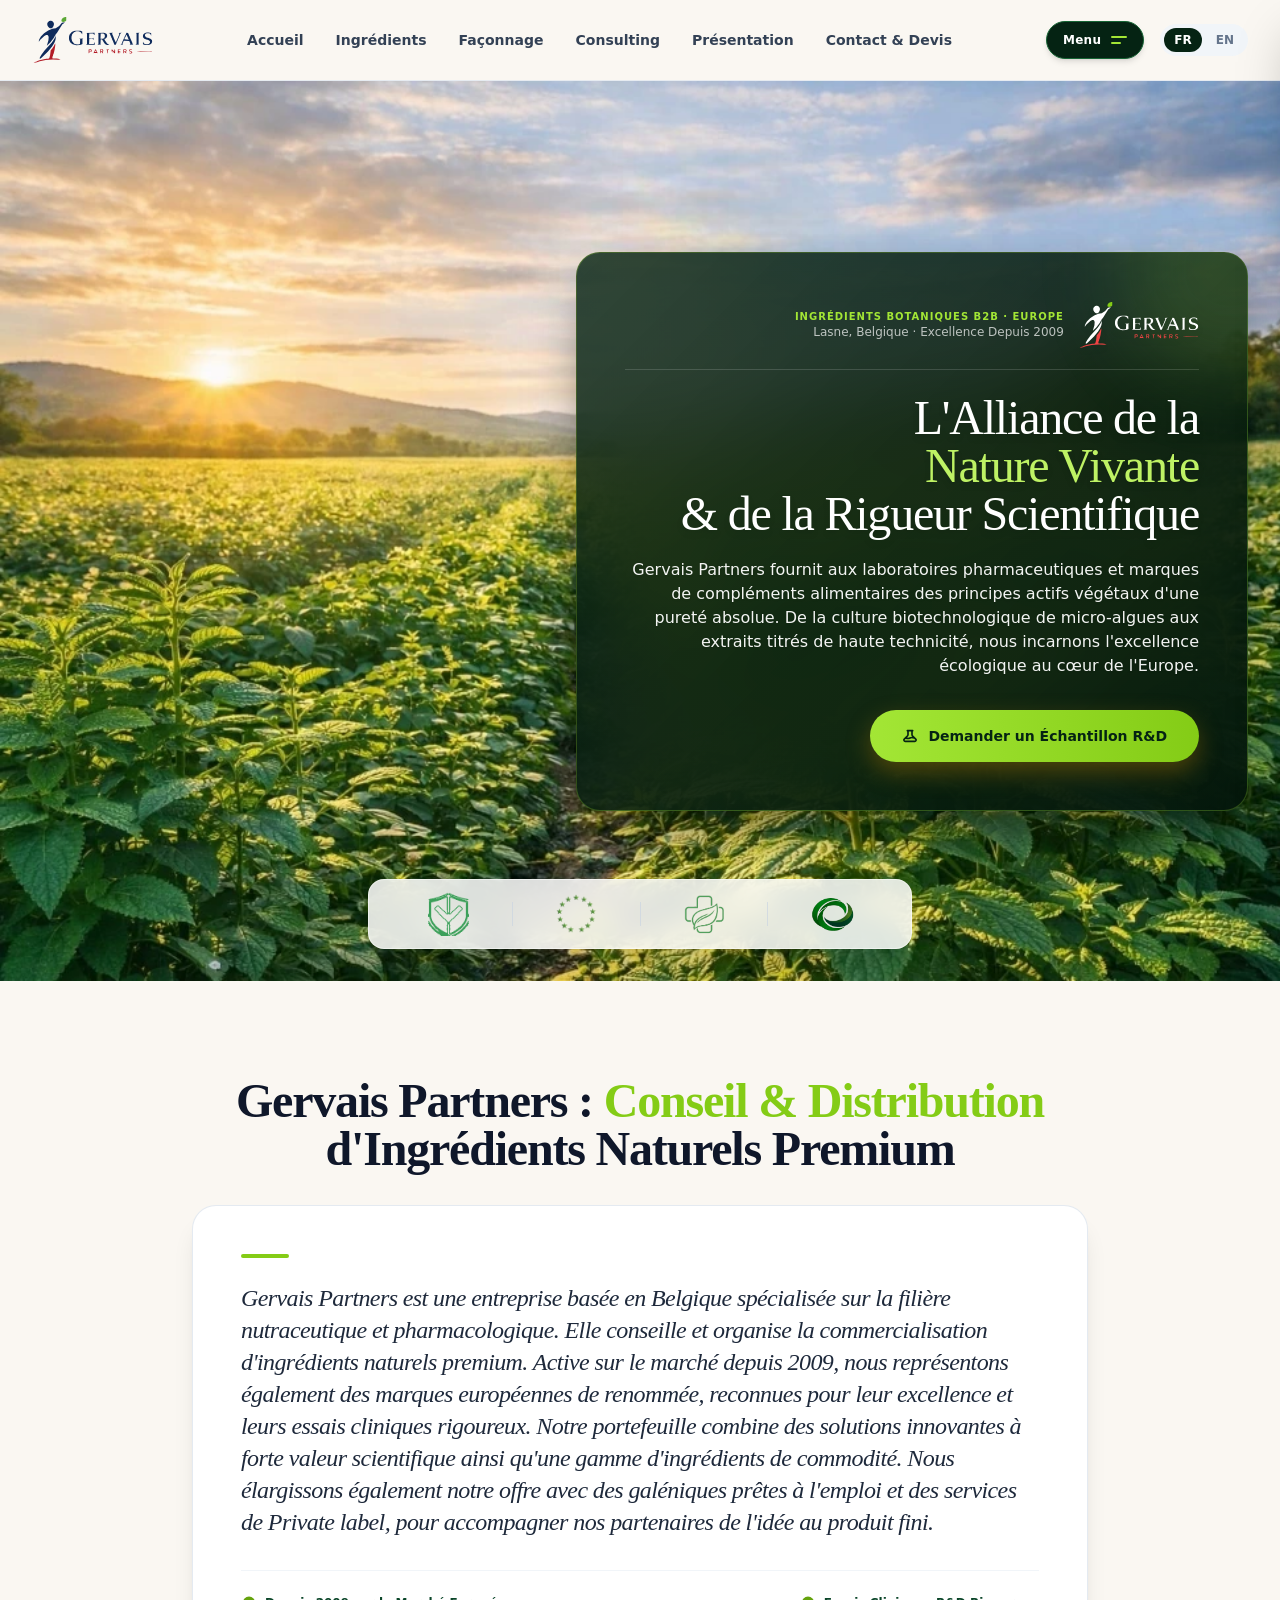
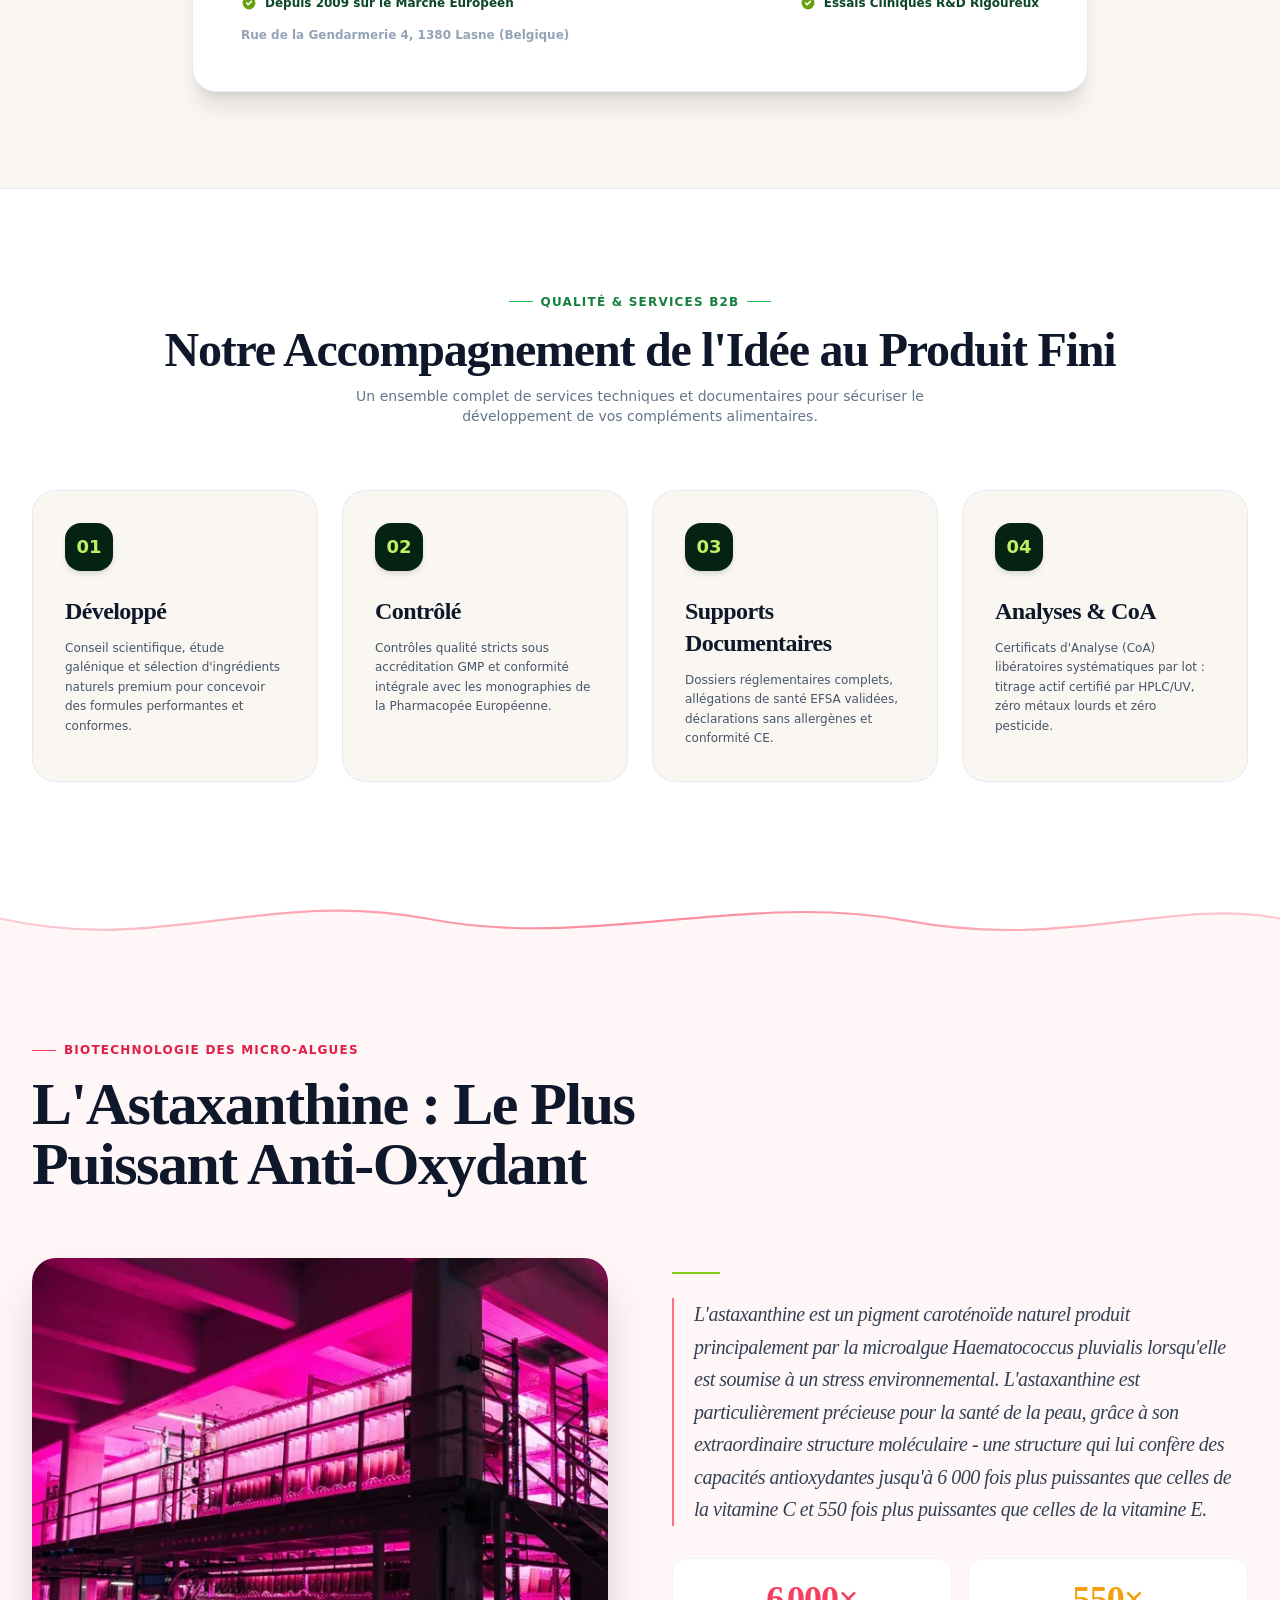
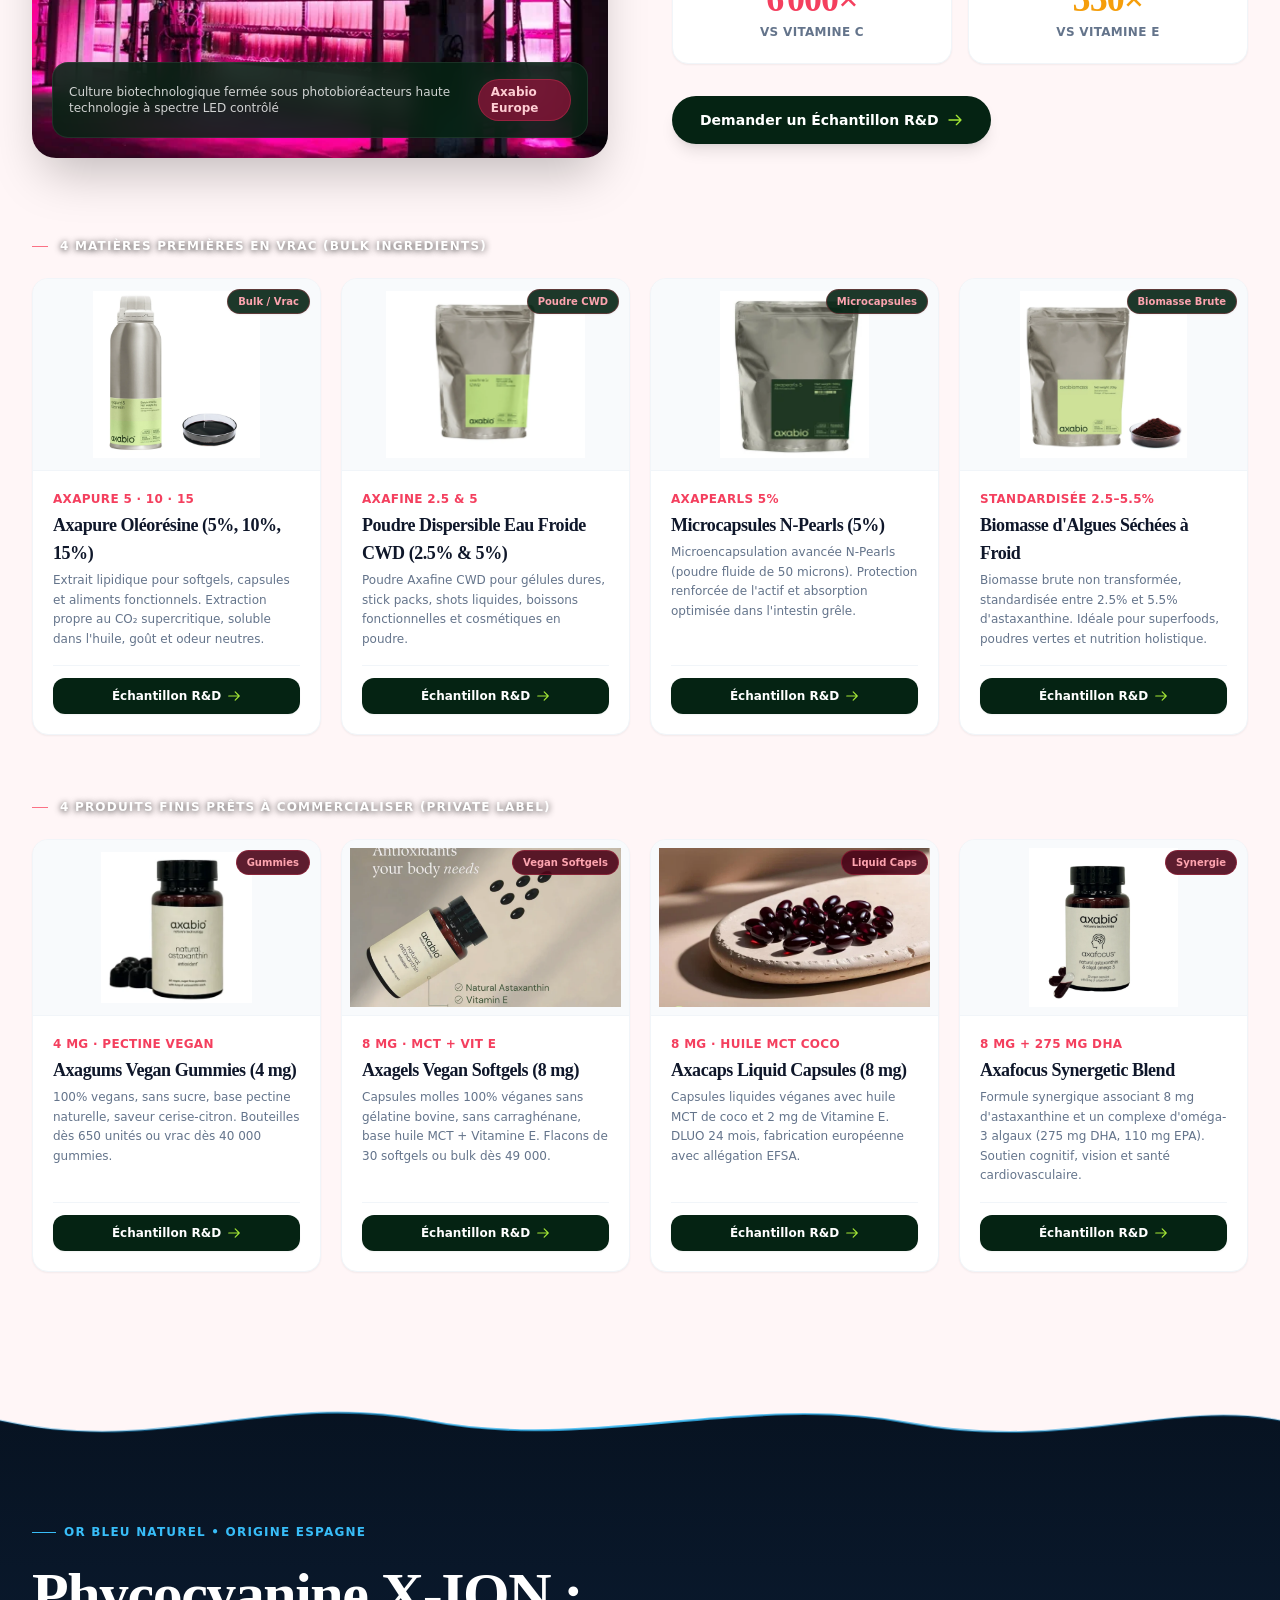
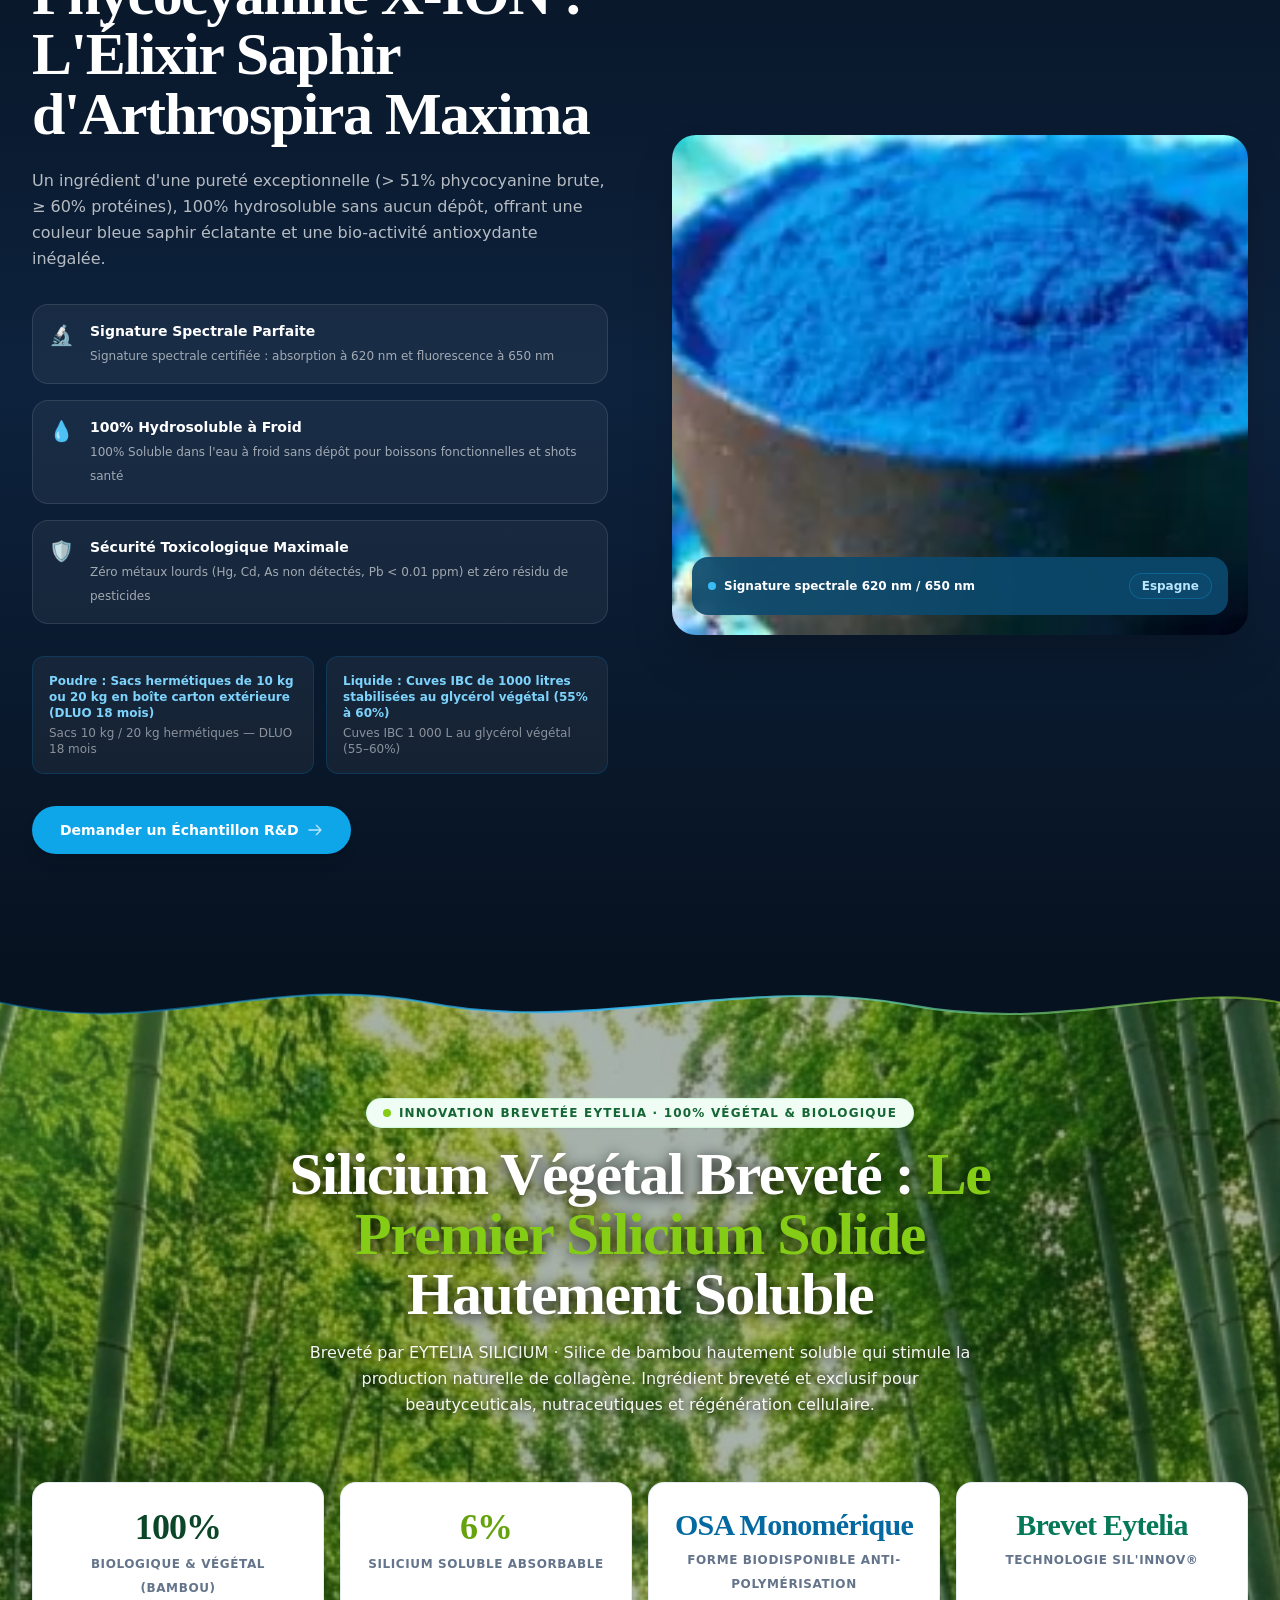
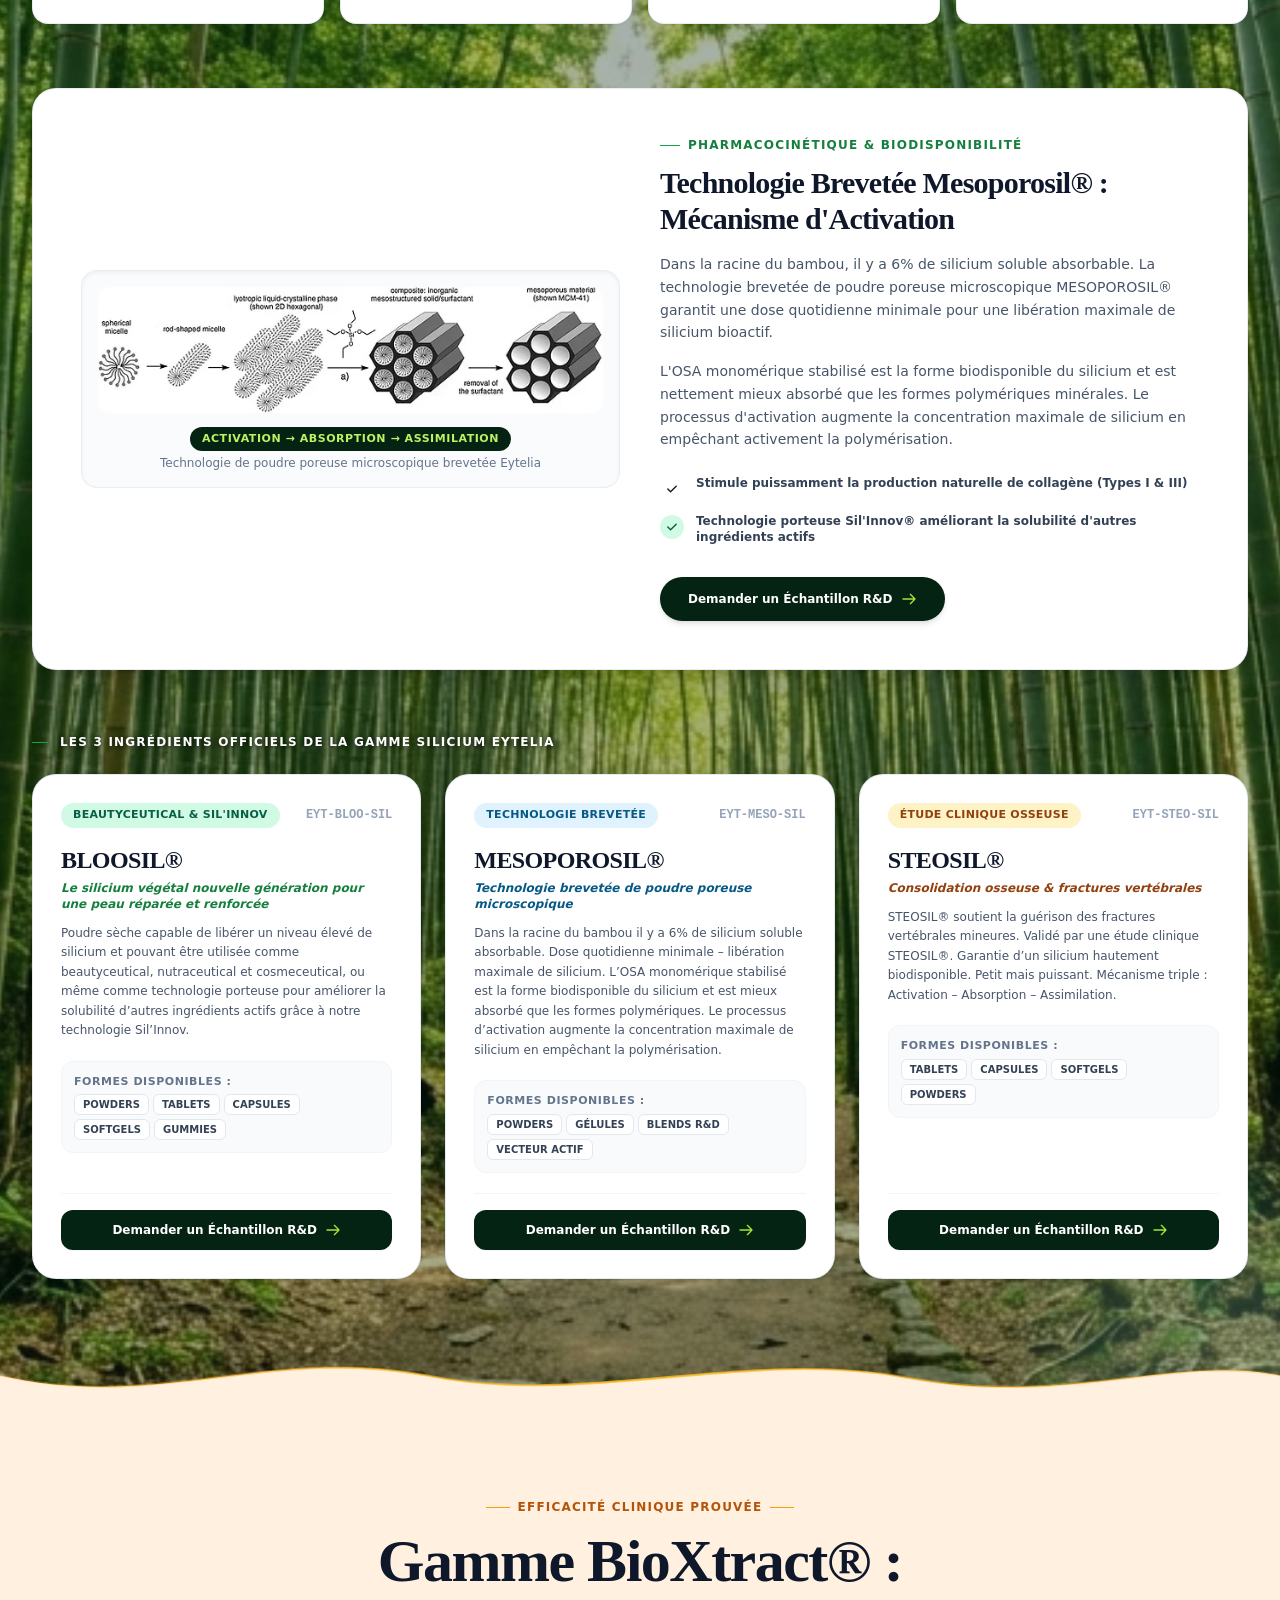
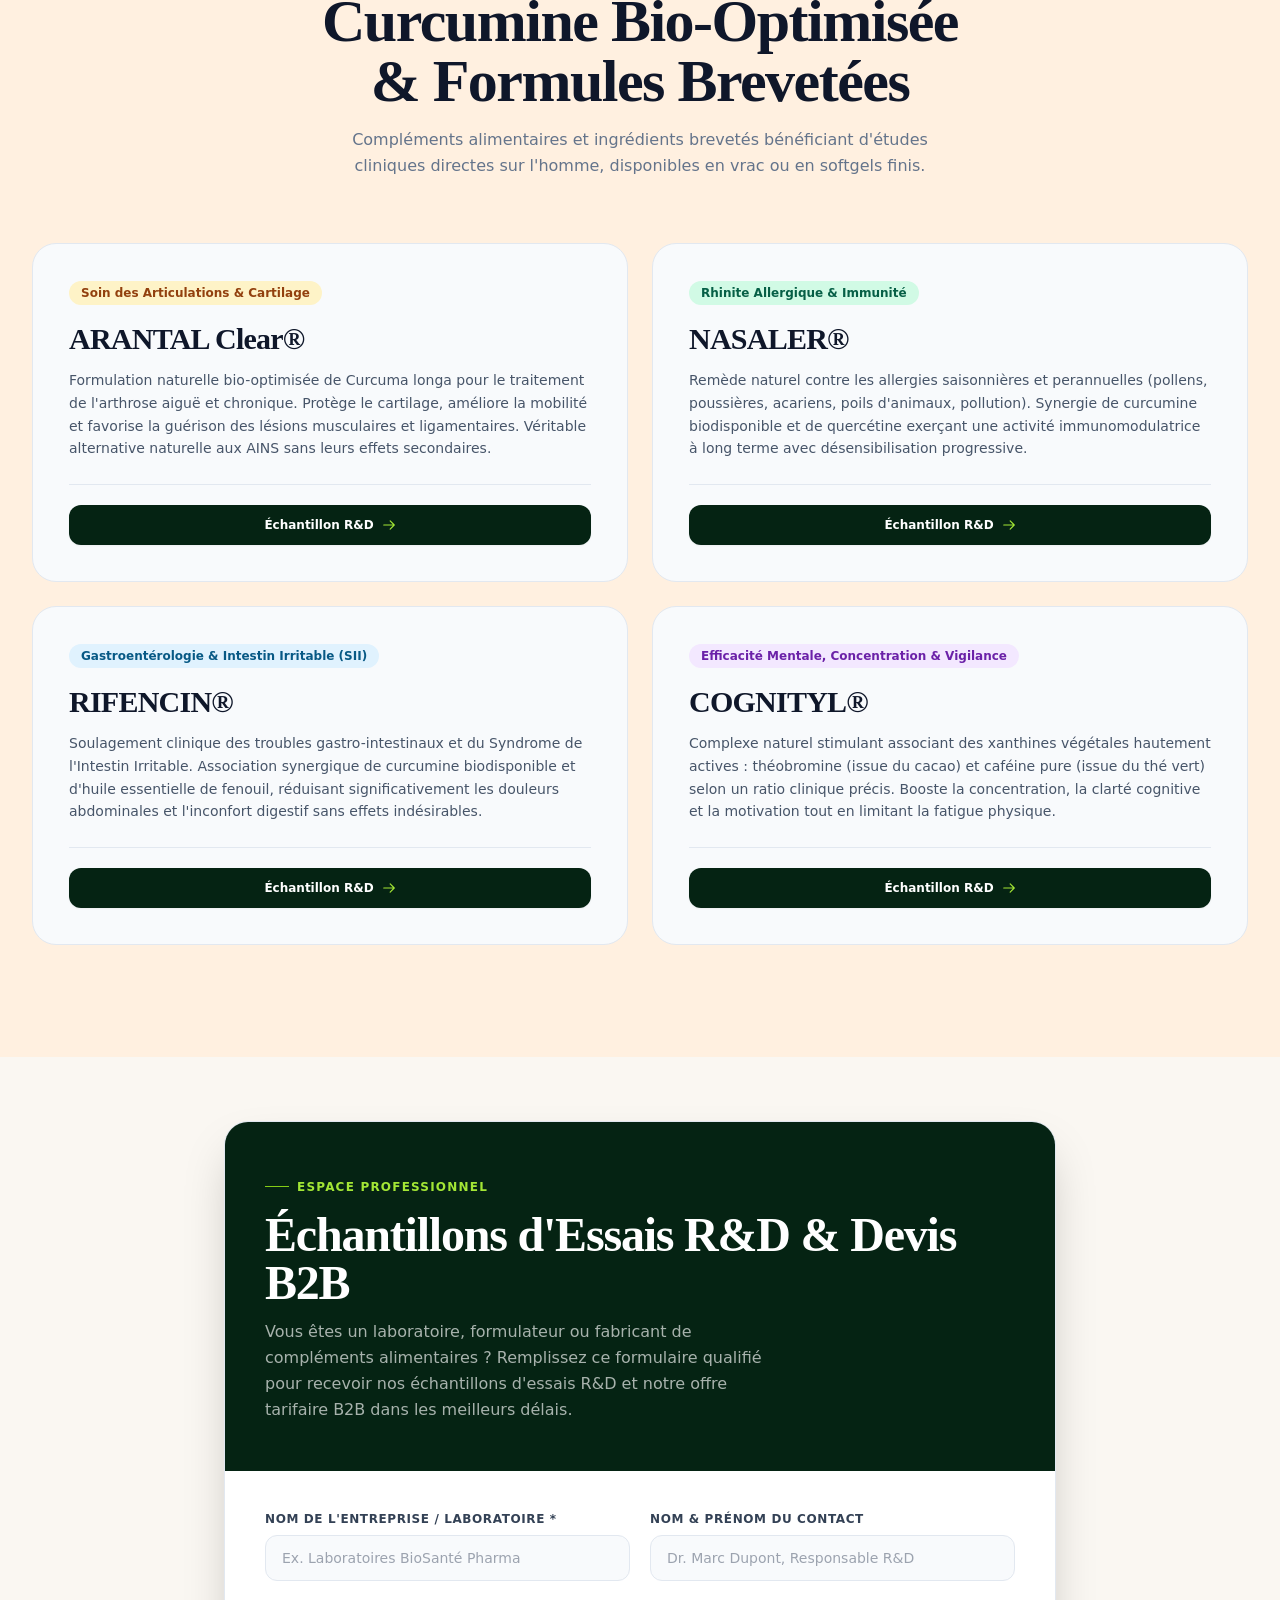
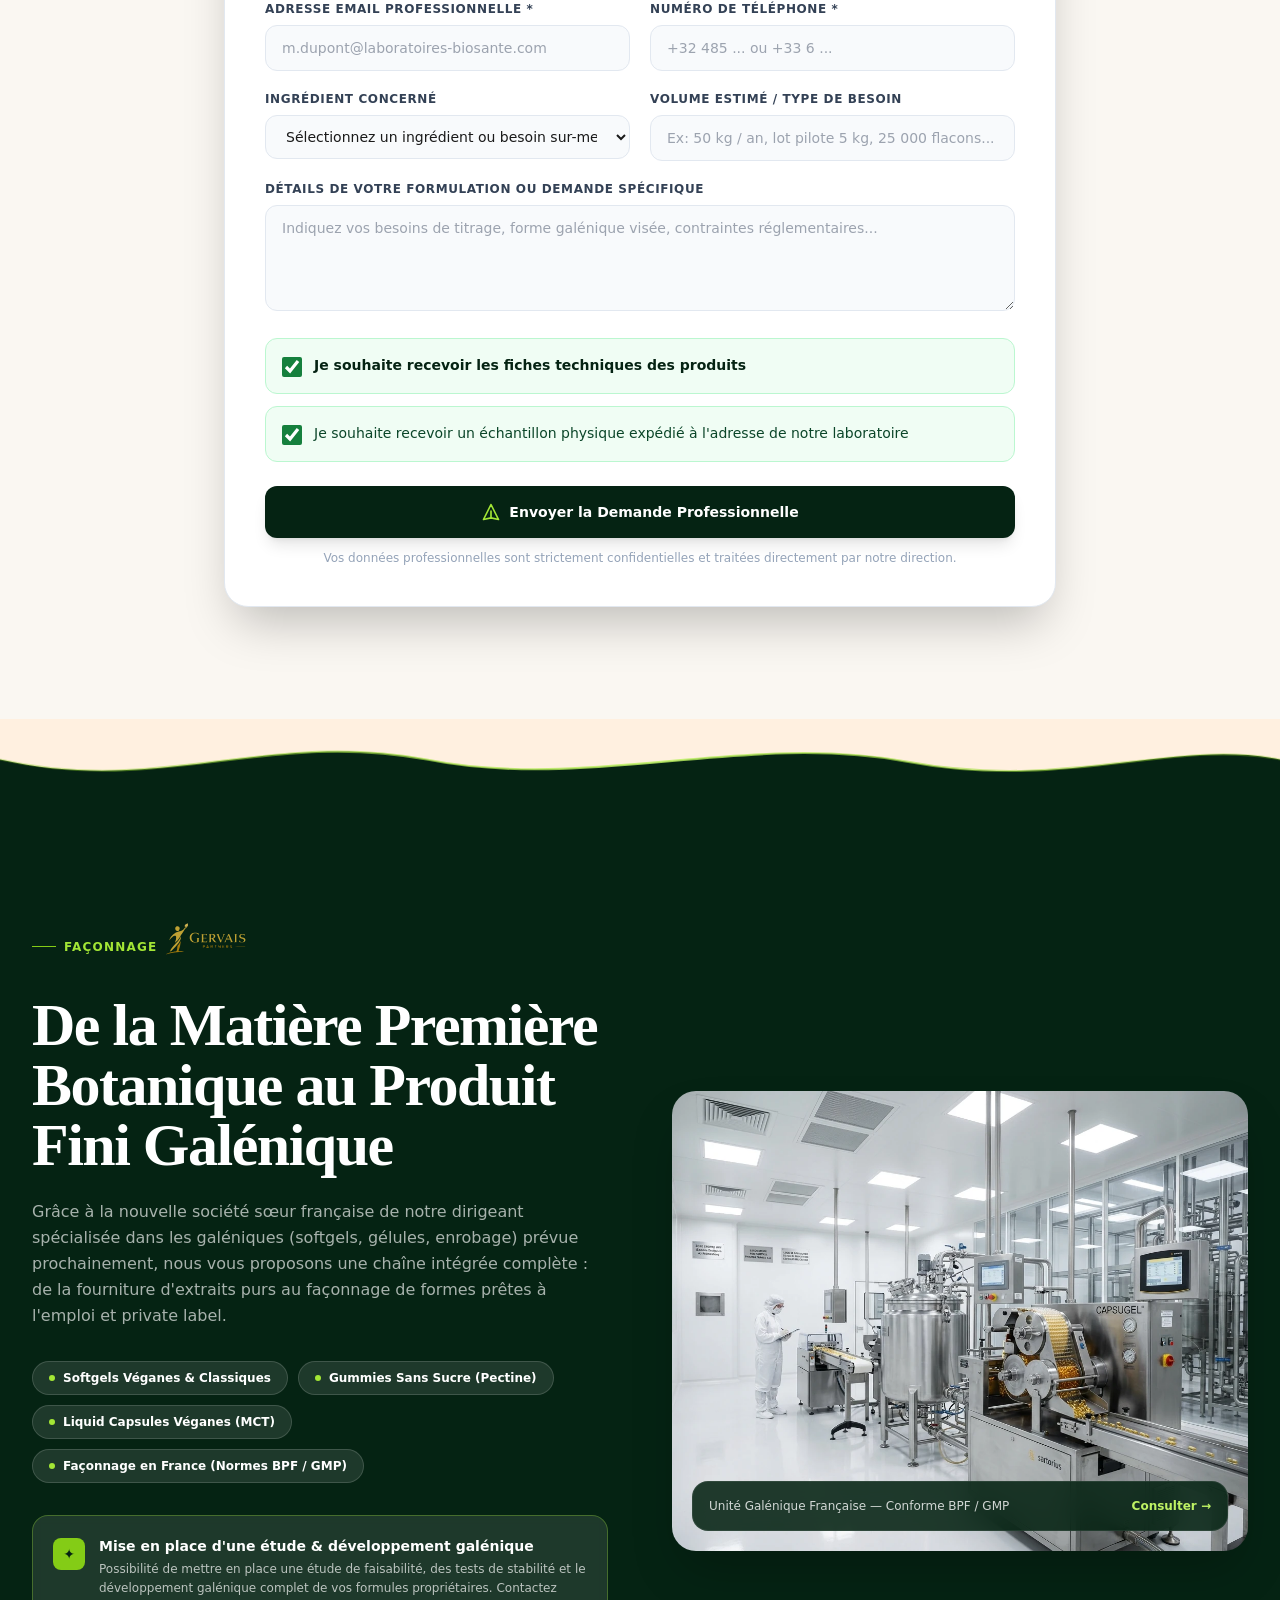
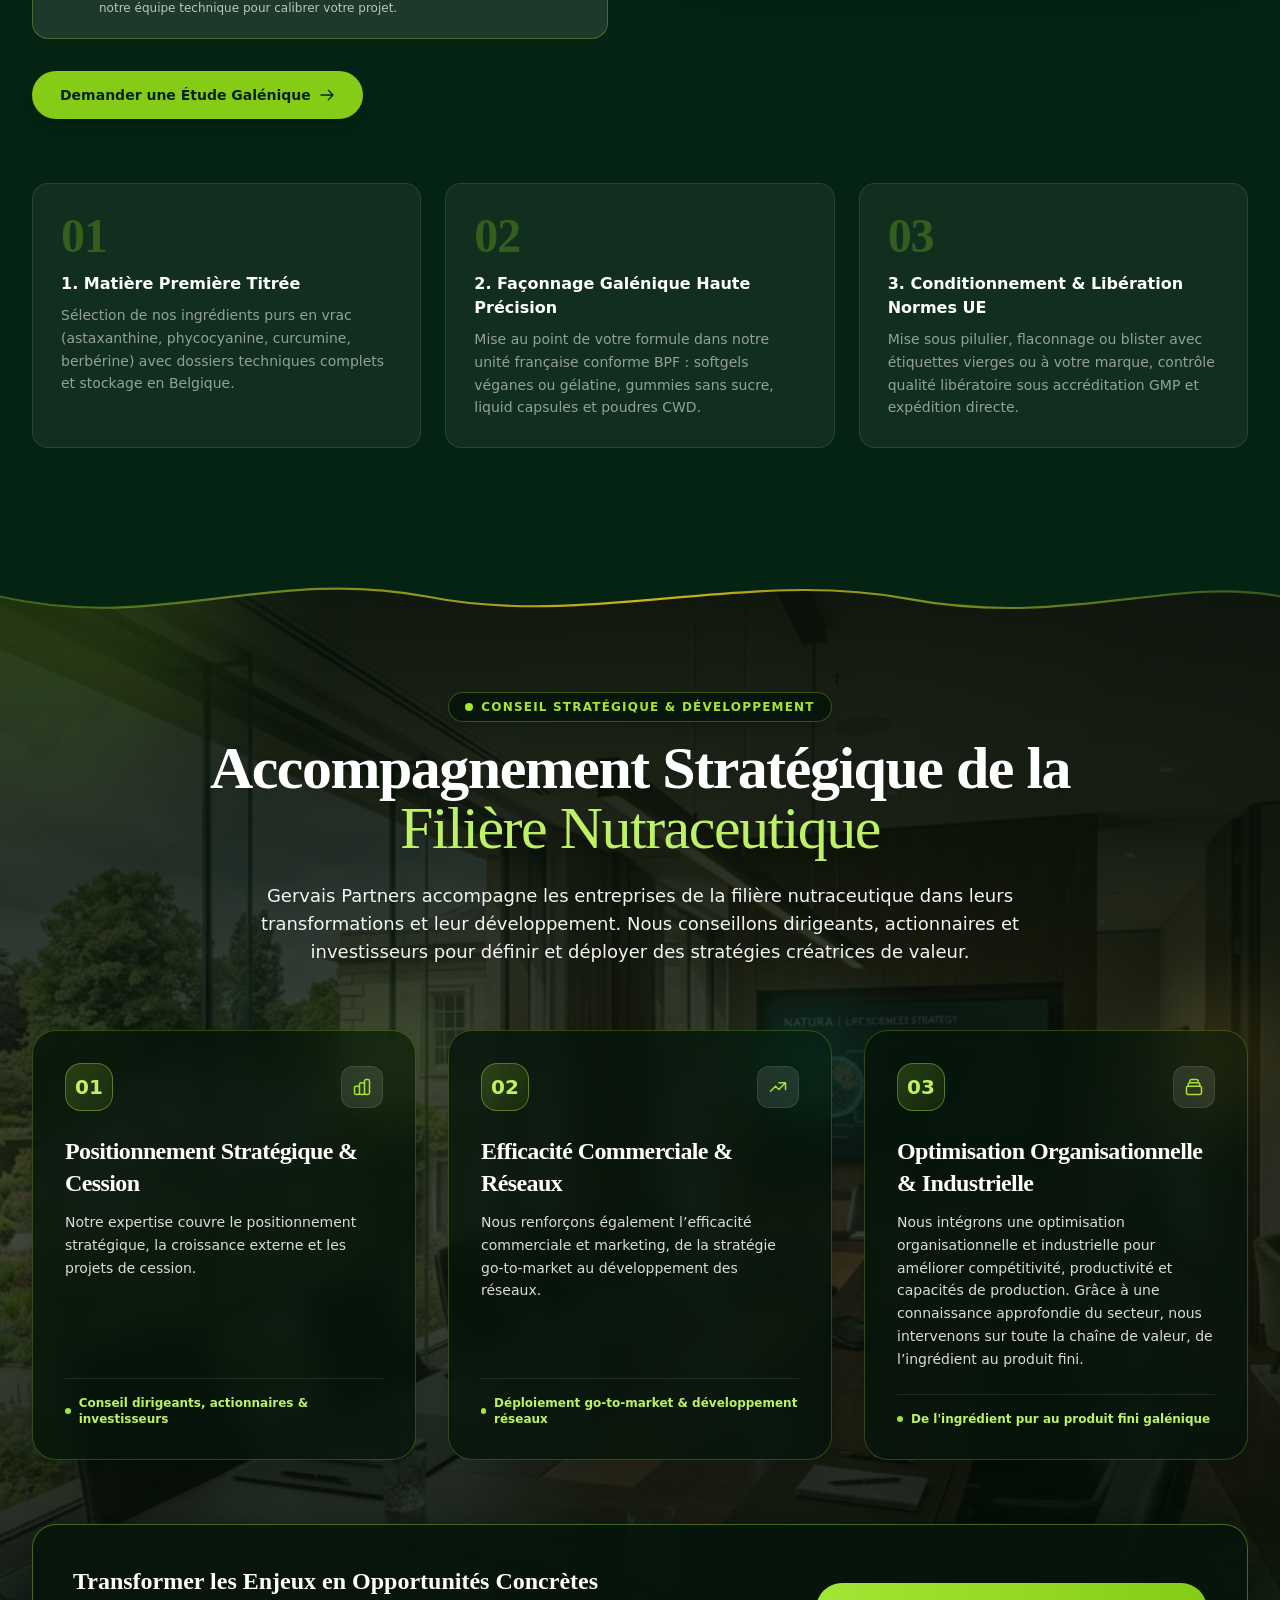
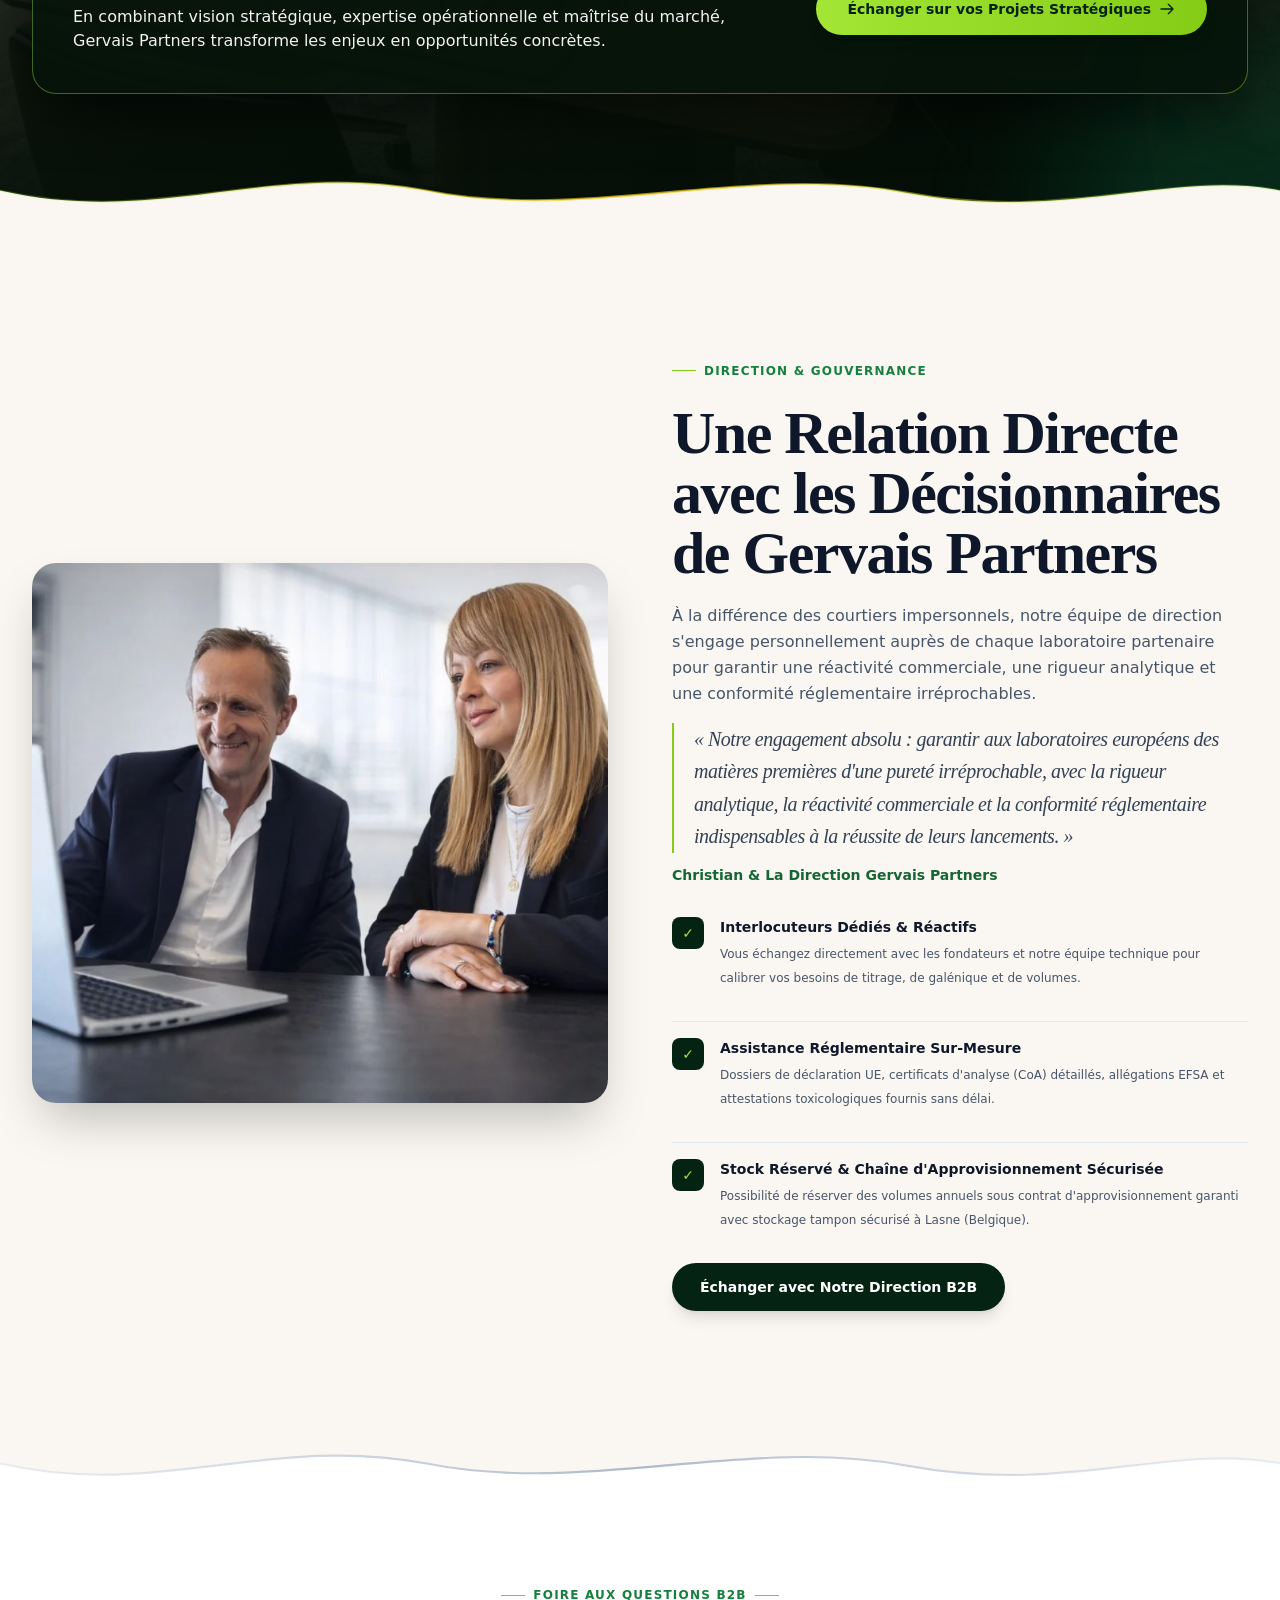
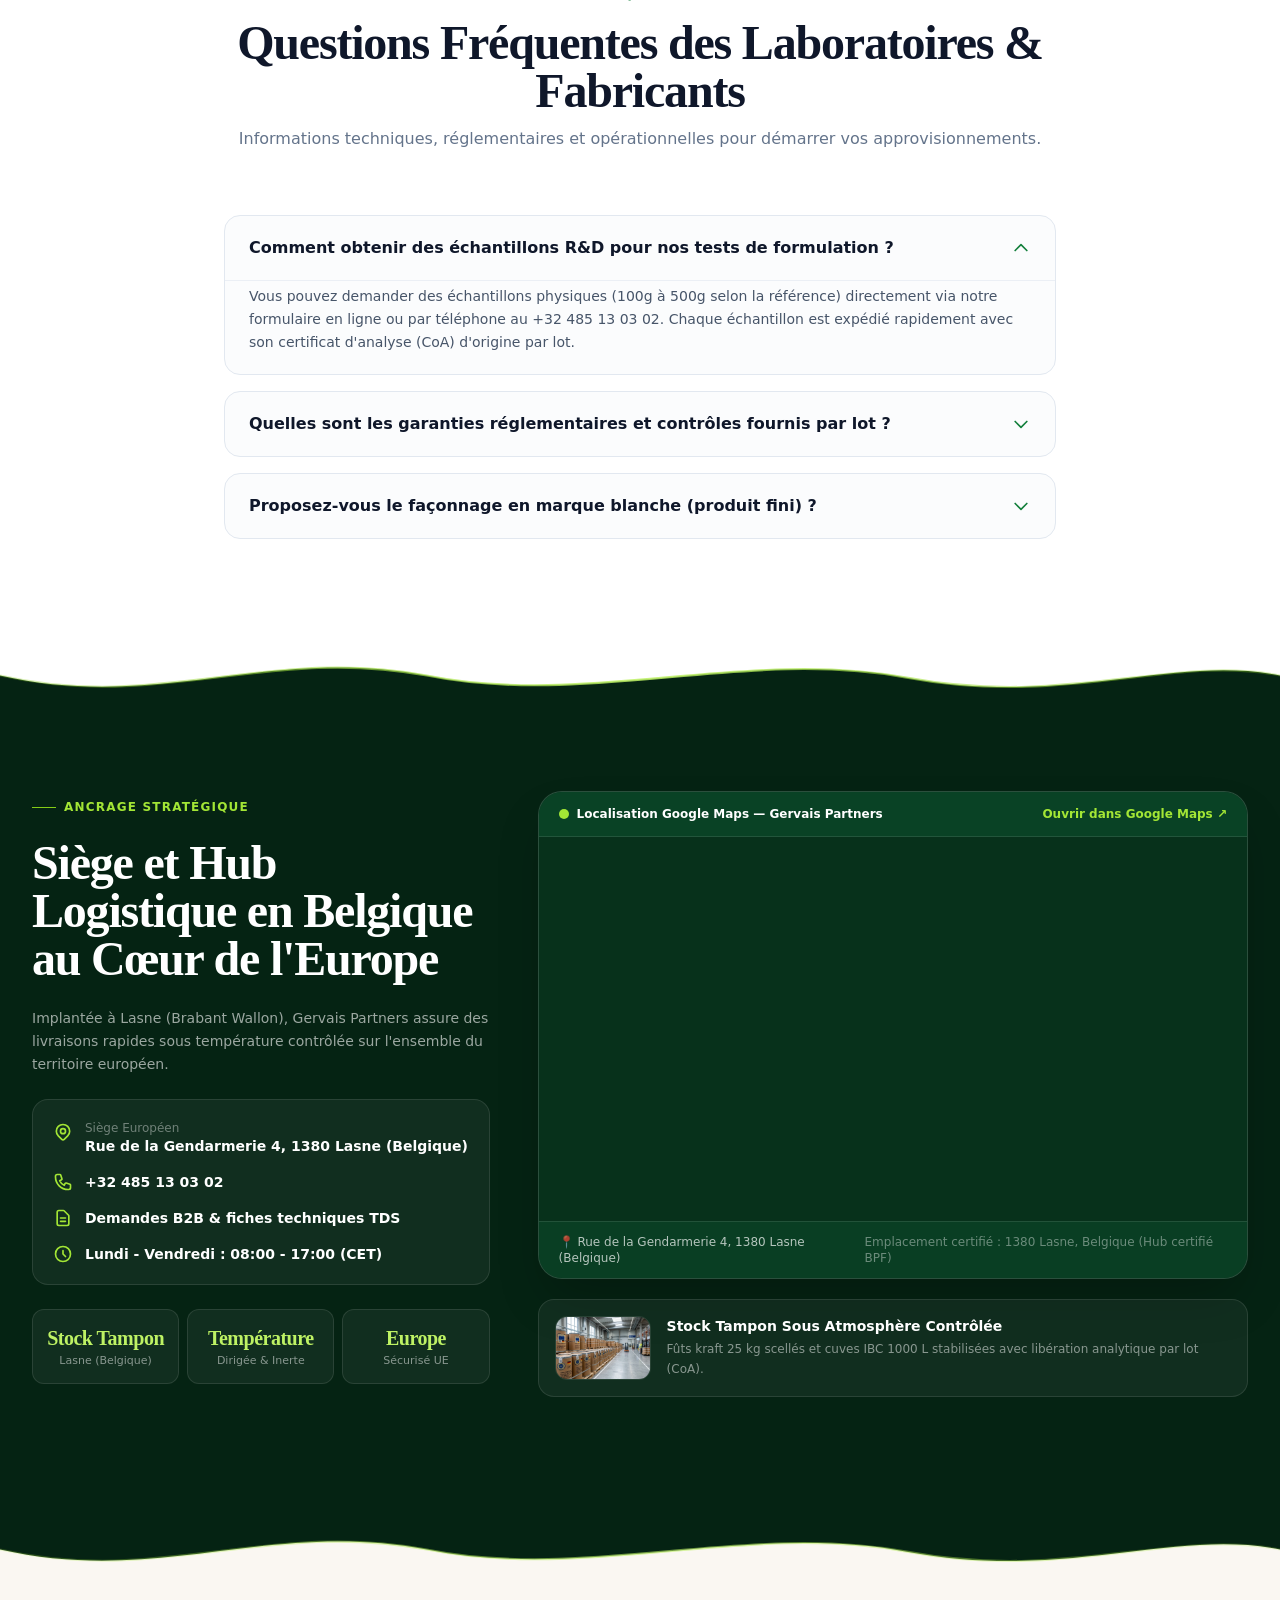
==== commit f895371c: "fix: remove dangling Netlify script tag causing syntax error and unstyled render" ====
--- a/index.html
+++ b/index.html
@@ -11,9 +11,6 @@
 
   <meta charset="UTF-8">
   <meta name="viewport" content="width=device-width, initial-scale=1.0">
-  <script>
-    if (window.location.hostname.includes('design--')) {
-
   <title>Gervais Partners | Ingrédients Botaniques & Matières Premières B2B Europe</title>
   <meta name="description" content="Gervais Partners (ex-Nutryalis) : Fournisseur B2B européen d'ingrédients botaniques purs pour laboratoires pharmaceutiques & nutraceutiques. Astaxanthine Axabio, Phycocyanine X-ION >51%, Silicium Végétal Breveté Eytelia (BLOOSIL®, MESOPOROSIL®, STEOSIL®), Gamme BioXtract® clinique. Hub logistique 1380 Lasne, Belgique.">
   <meta name="keywords" content="ingrédients botaniques b2b, fournisseur nutraceutique europe, astaxanthine axabio haematococcus pluvialis, silicium vegetal eytelia, bloosil, mesoporosil, steosil, silice de bambou collagene, phycocyanine x-ion spiruline, bioxtract arantal clear arthrose, nasaler rhinite quercetine, rifencin intestin irritable, cognityl theobromine cafeine, berberine liposomale, façonnage galenique softgels france bpf gmp, gervais partners lasne belgique, nutryalis">
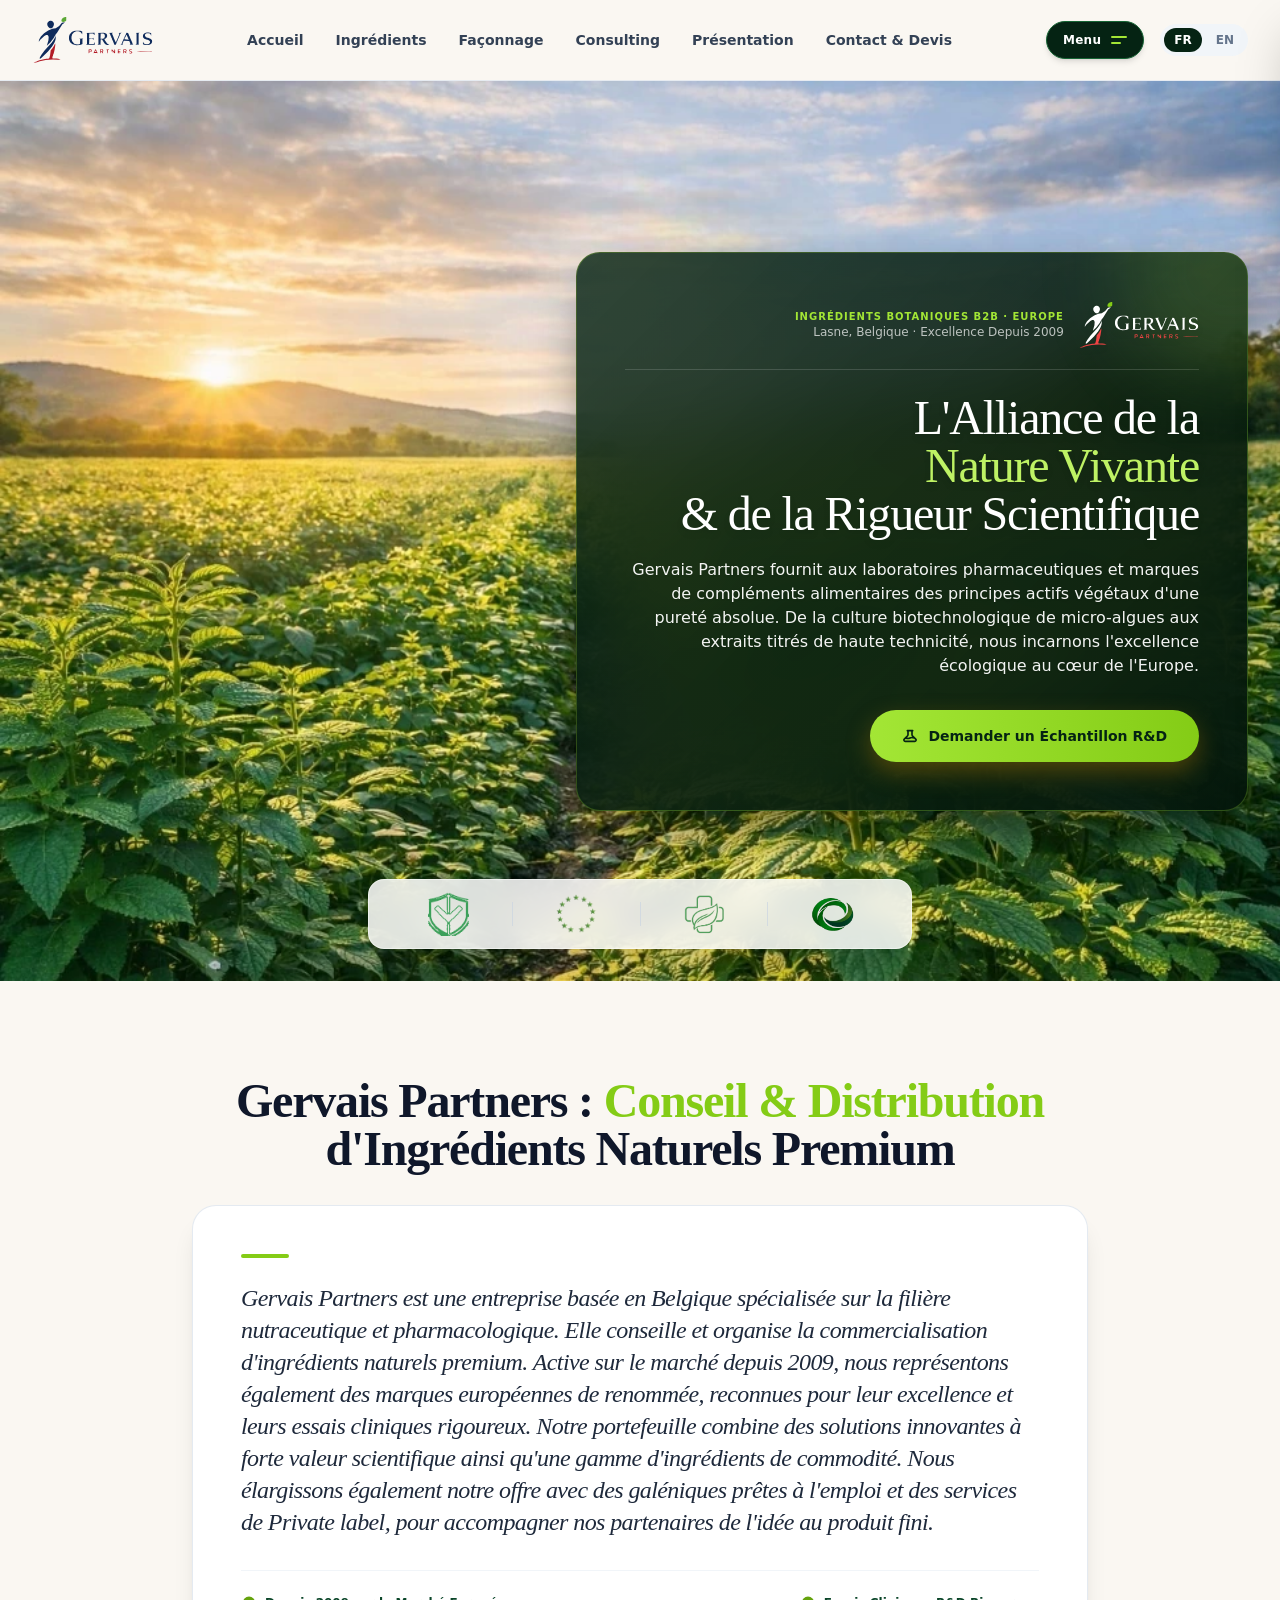
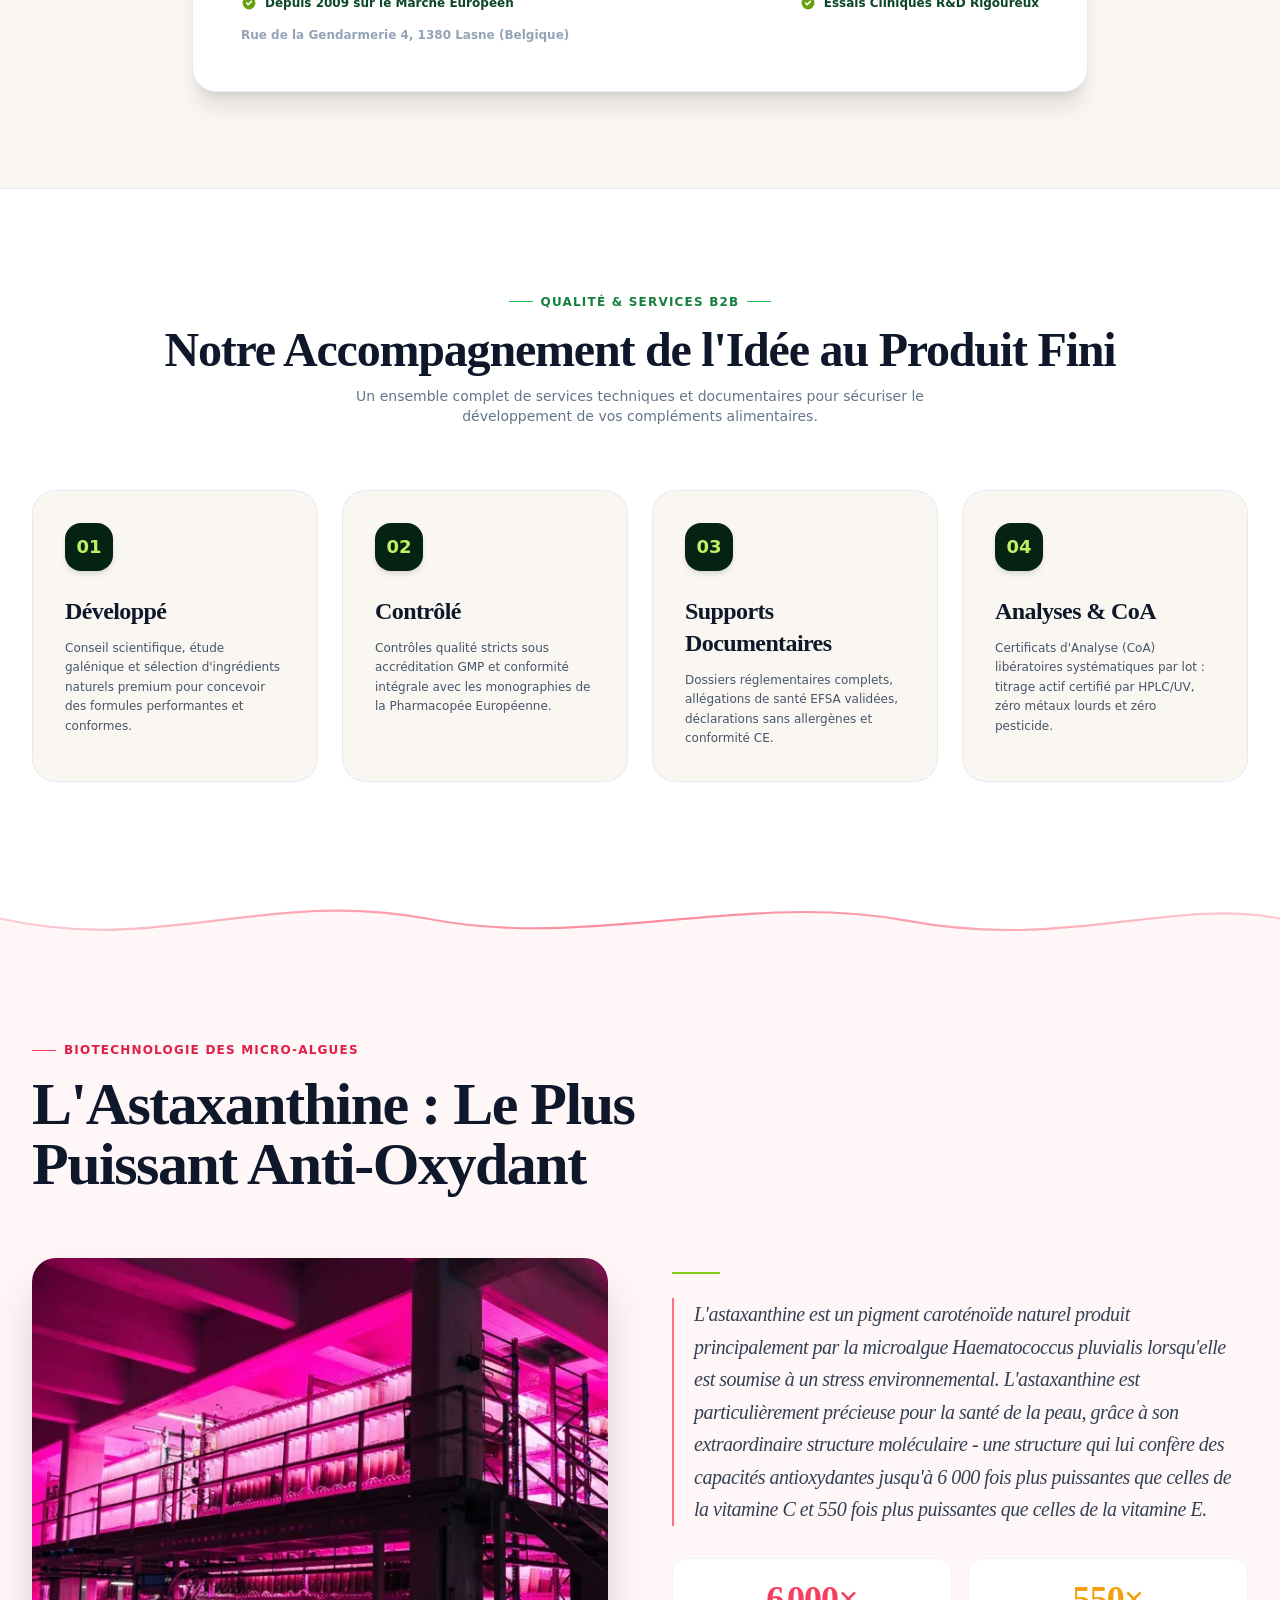
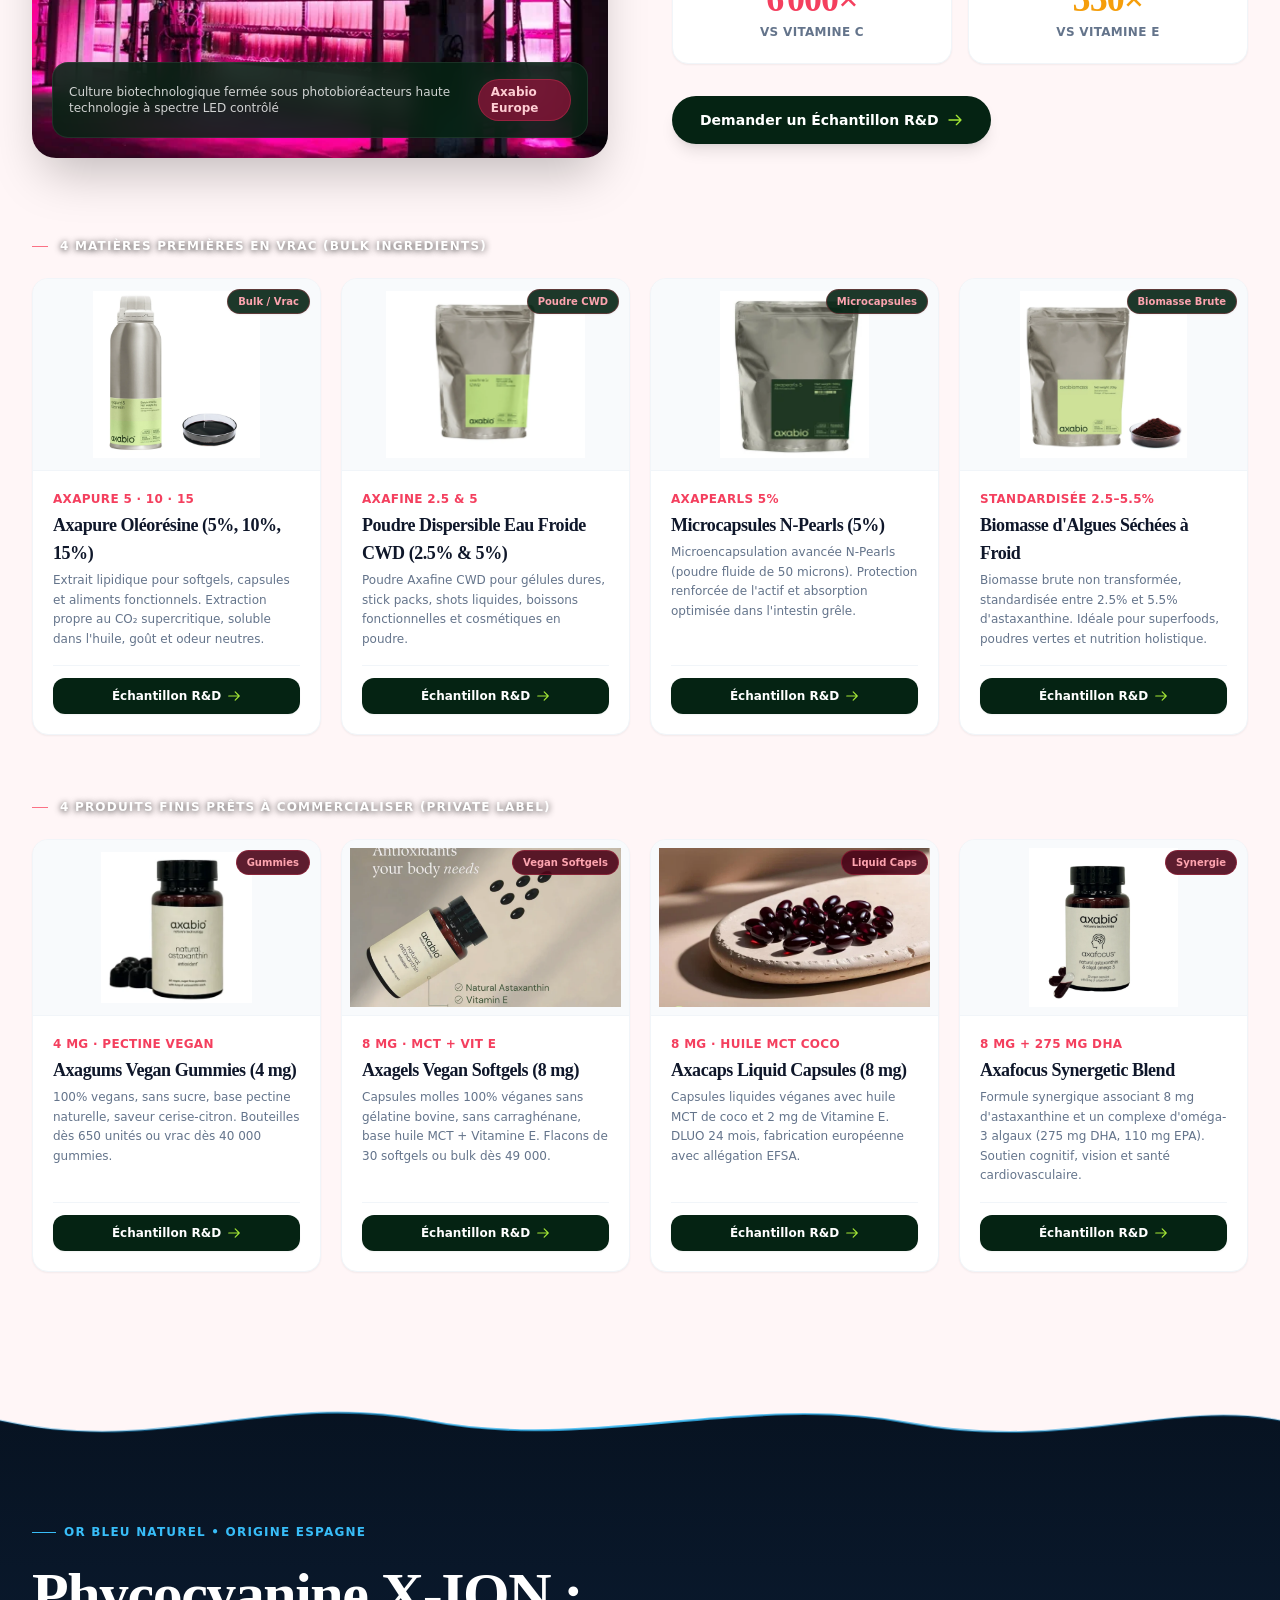
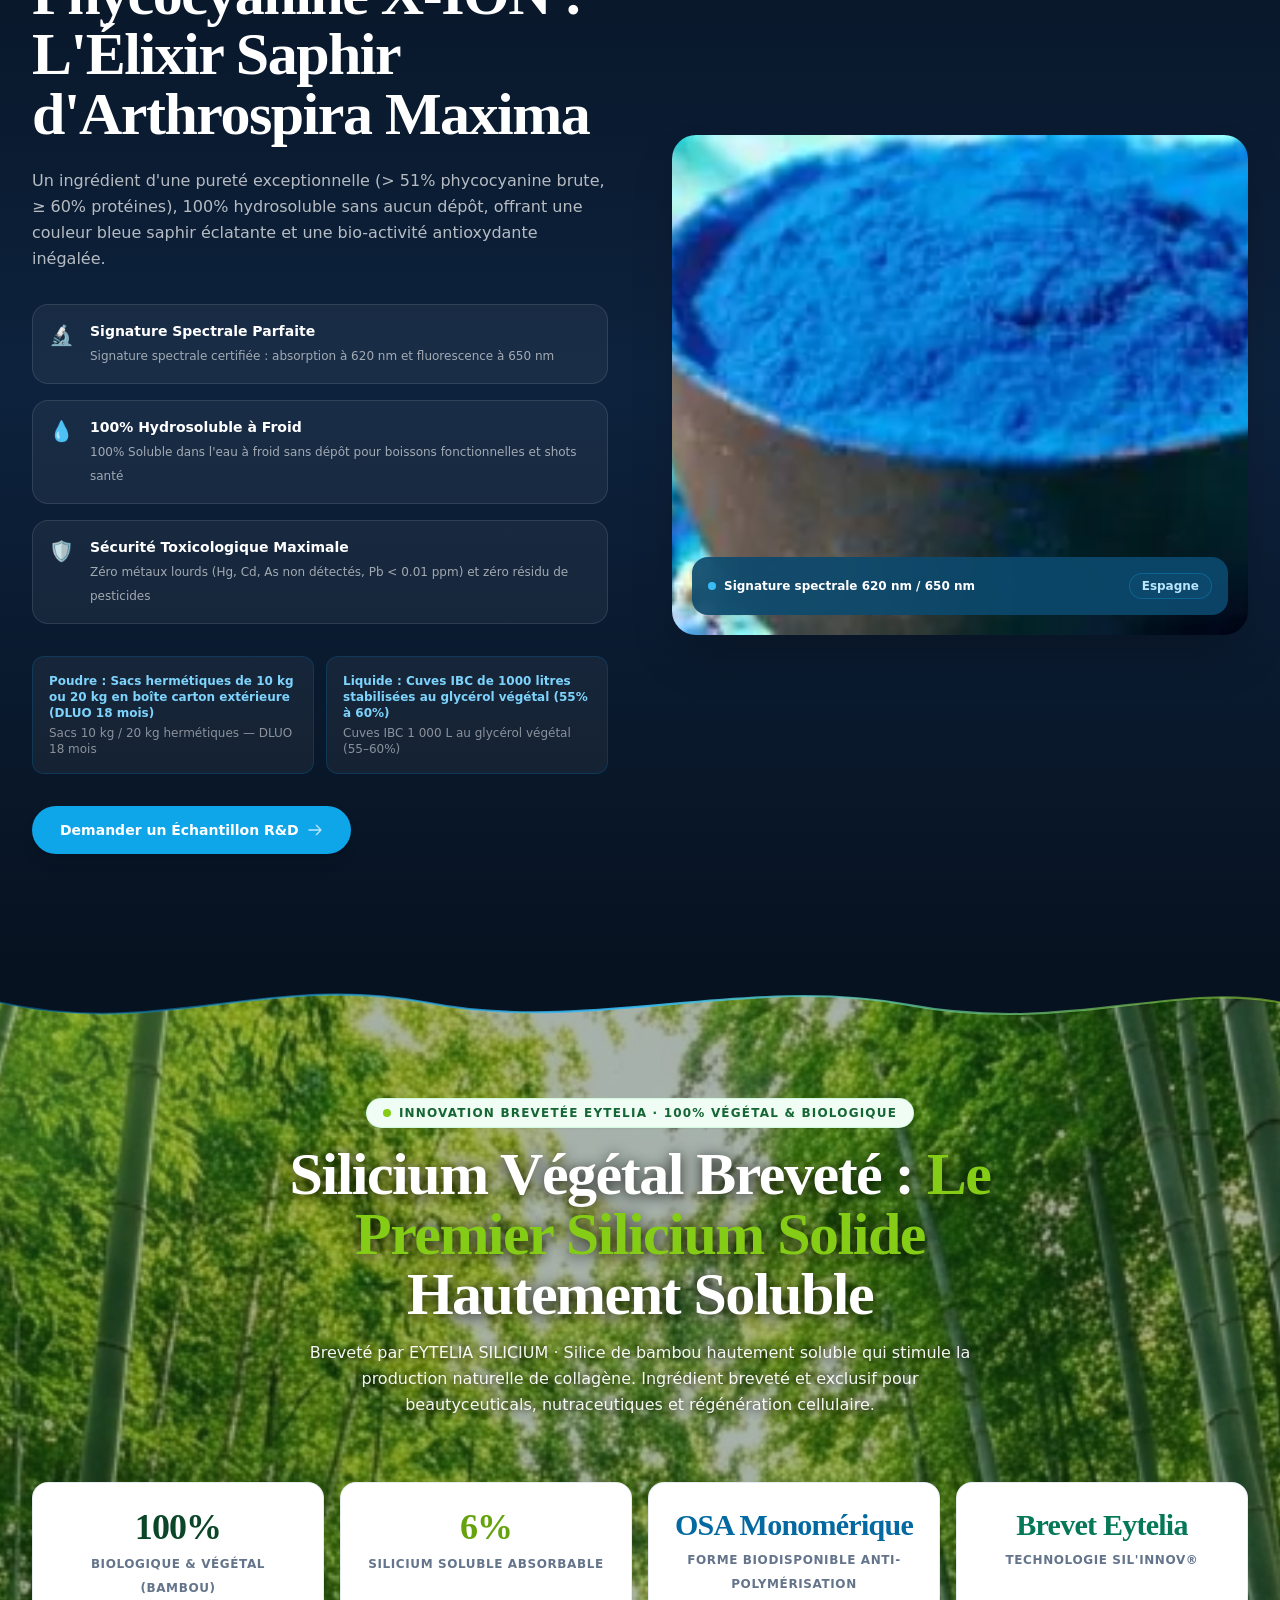
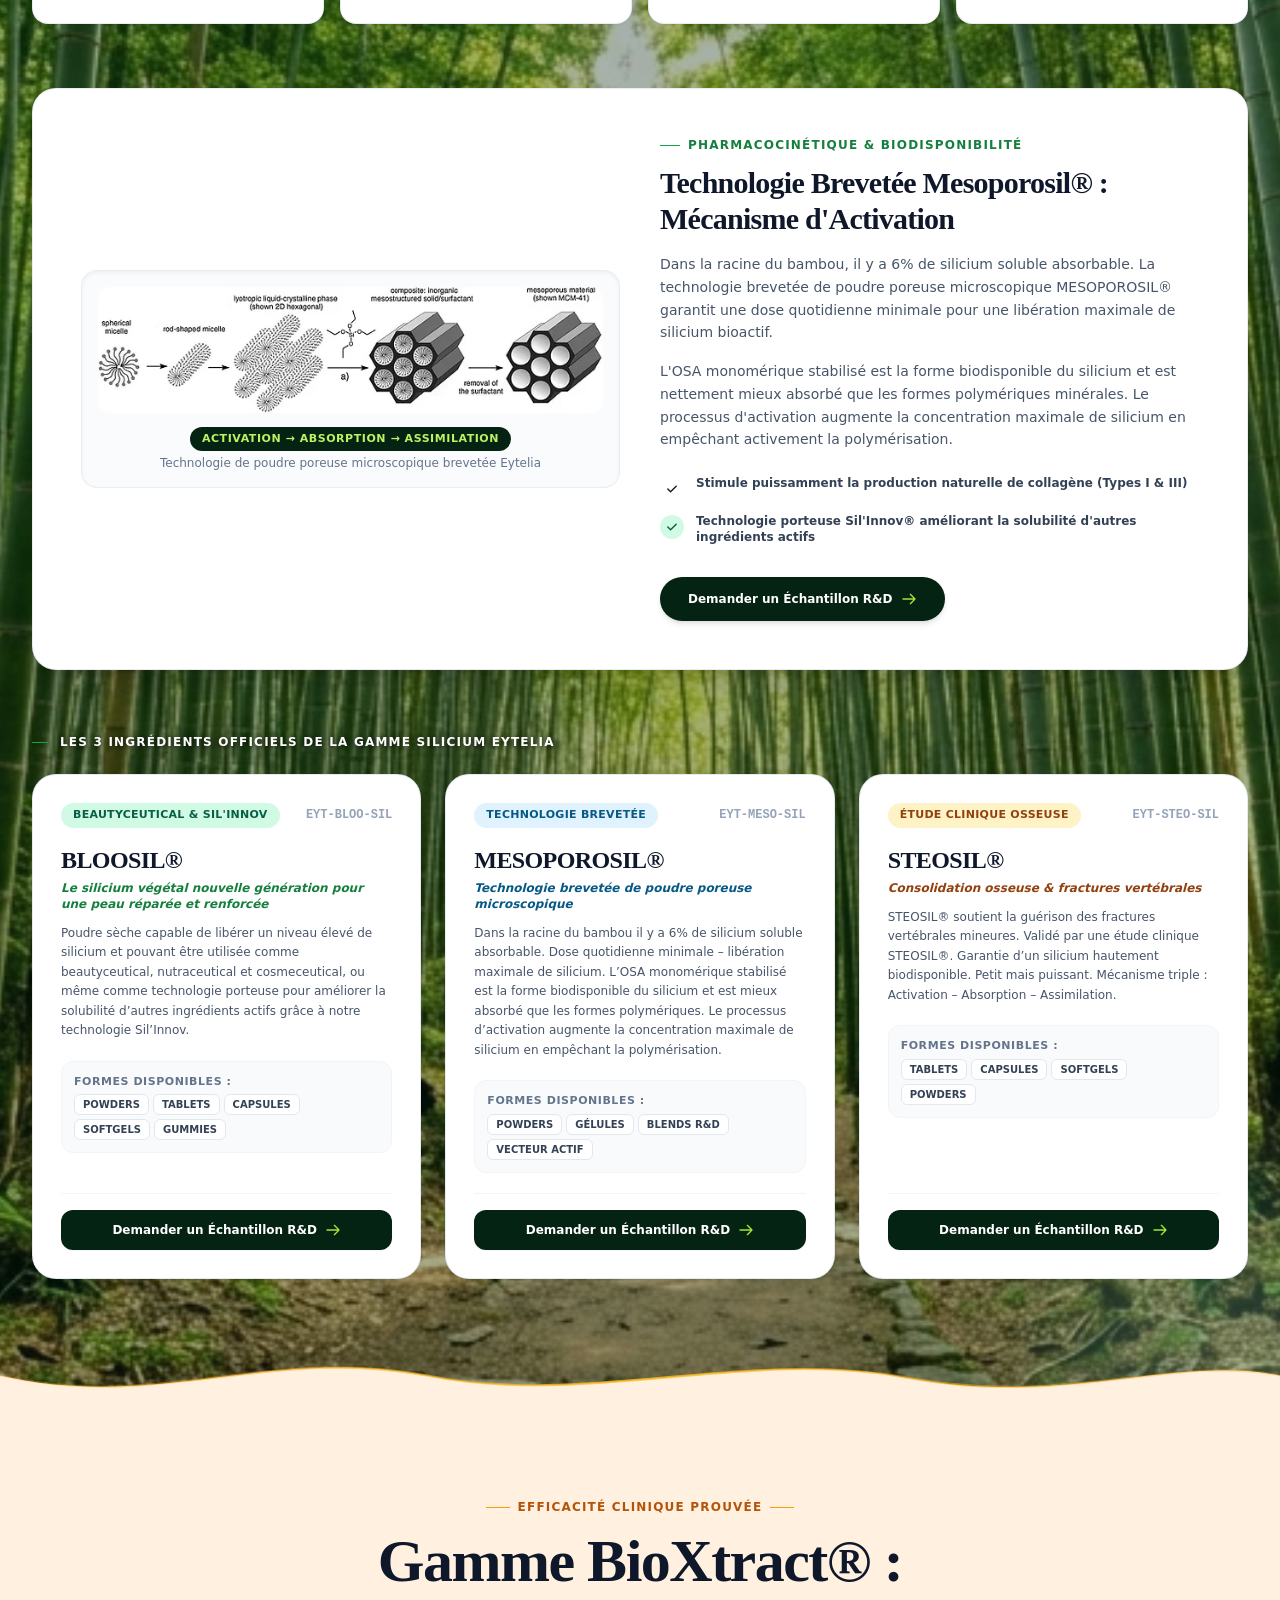
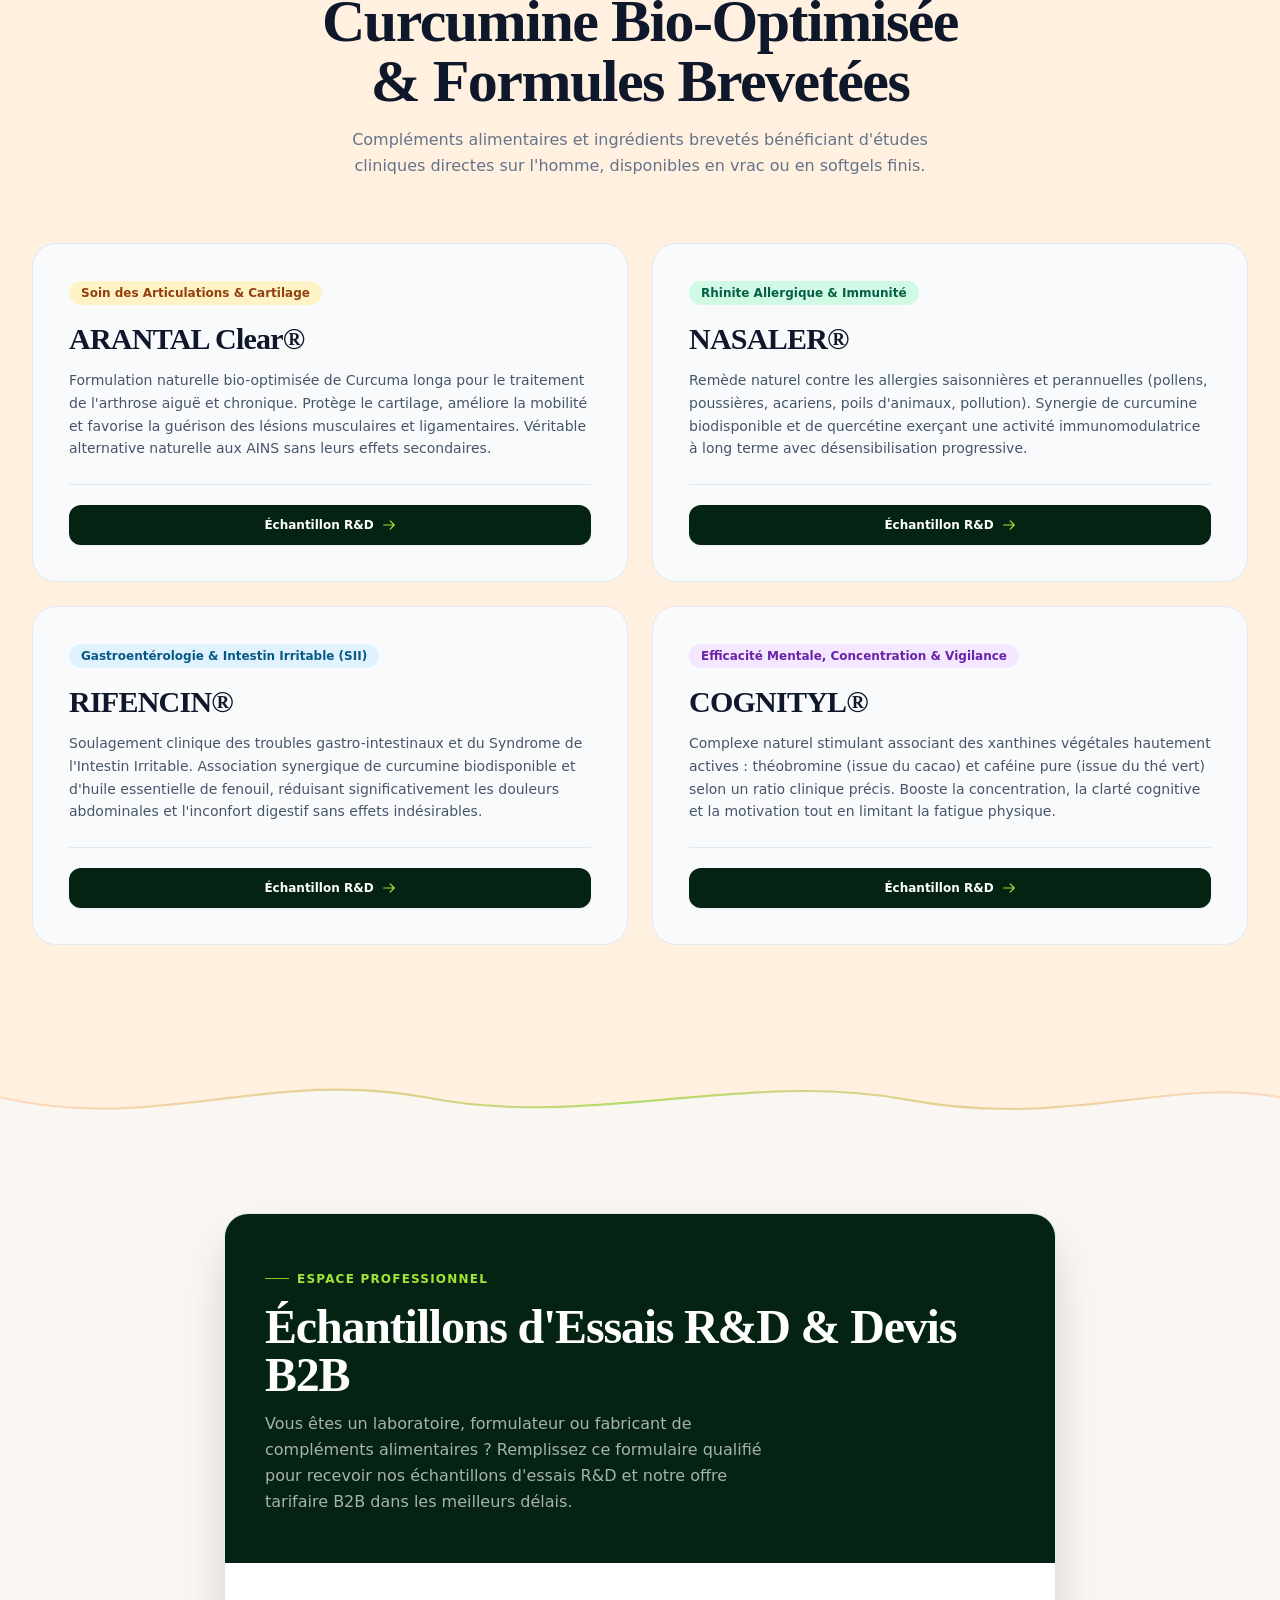
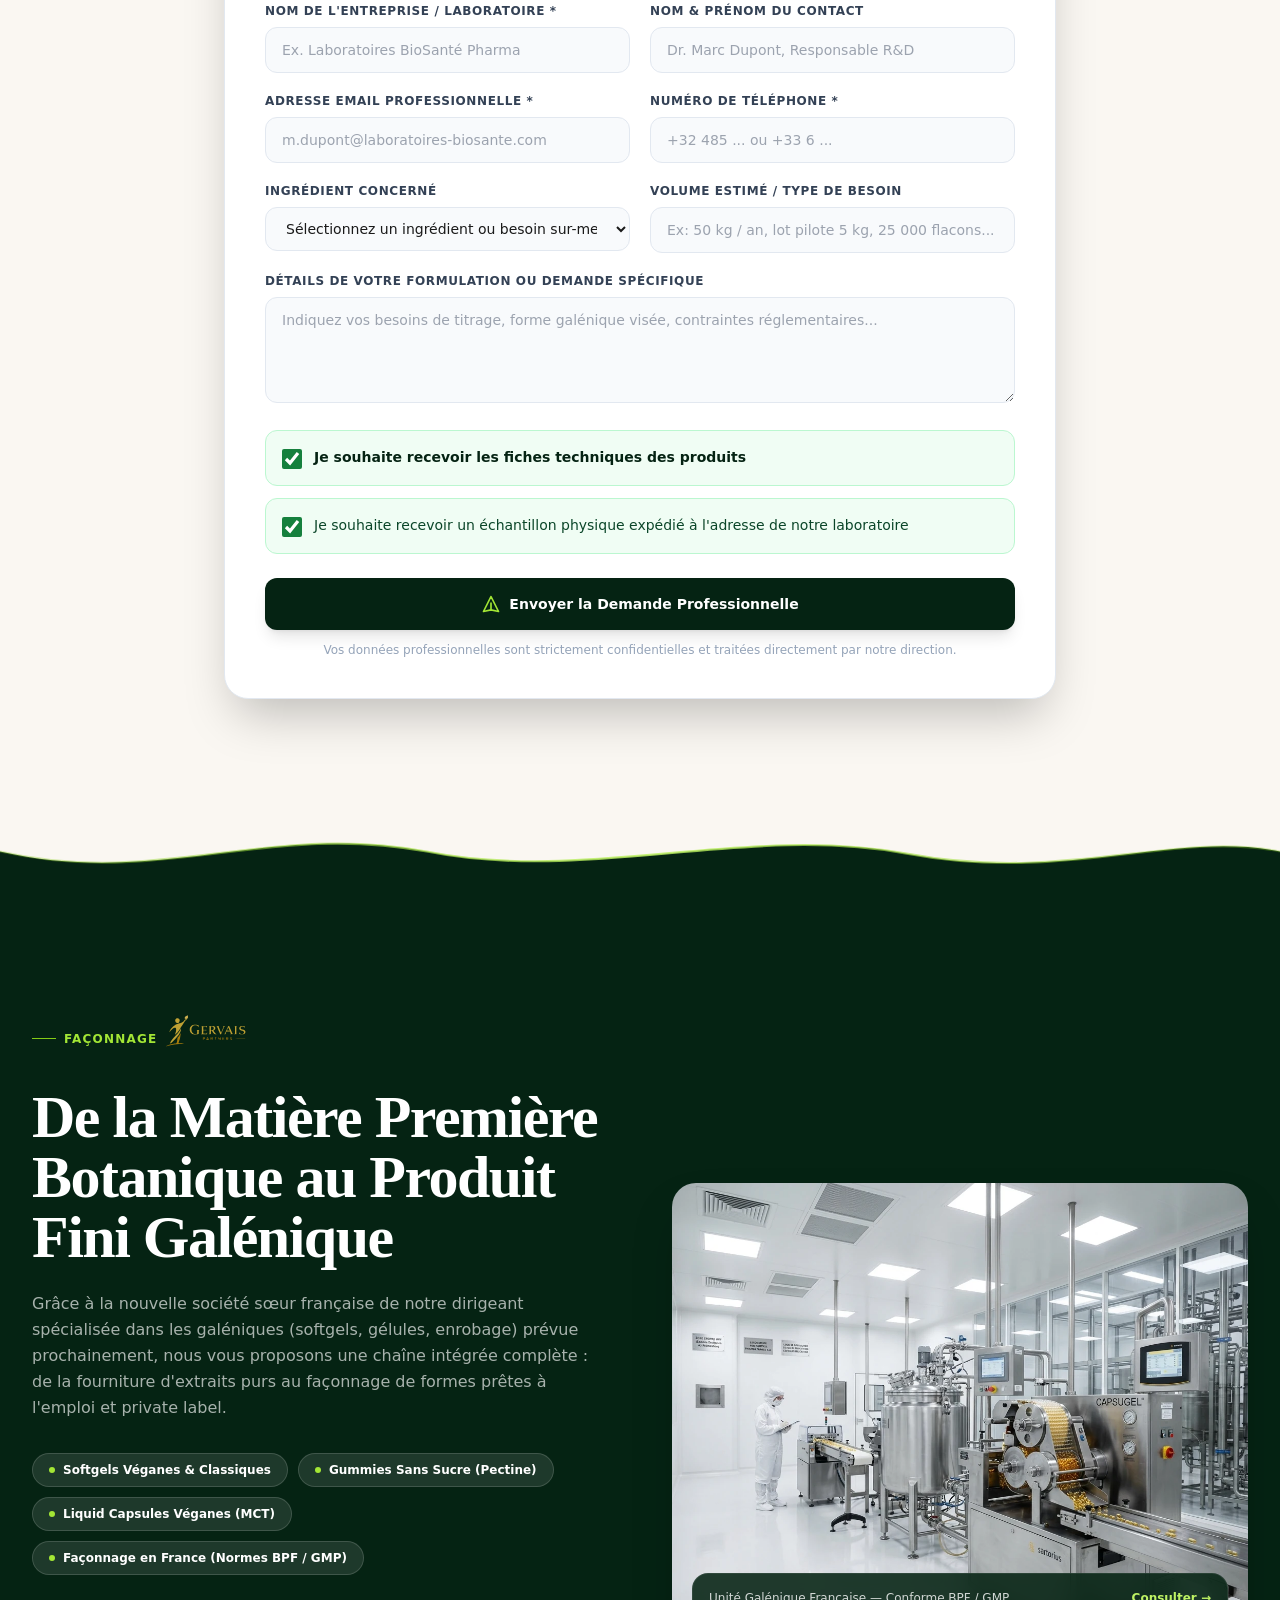
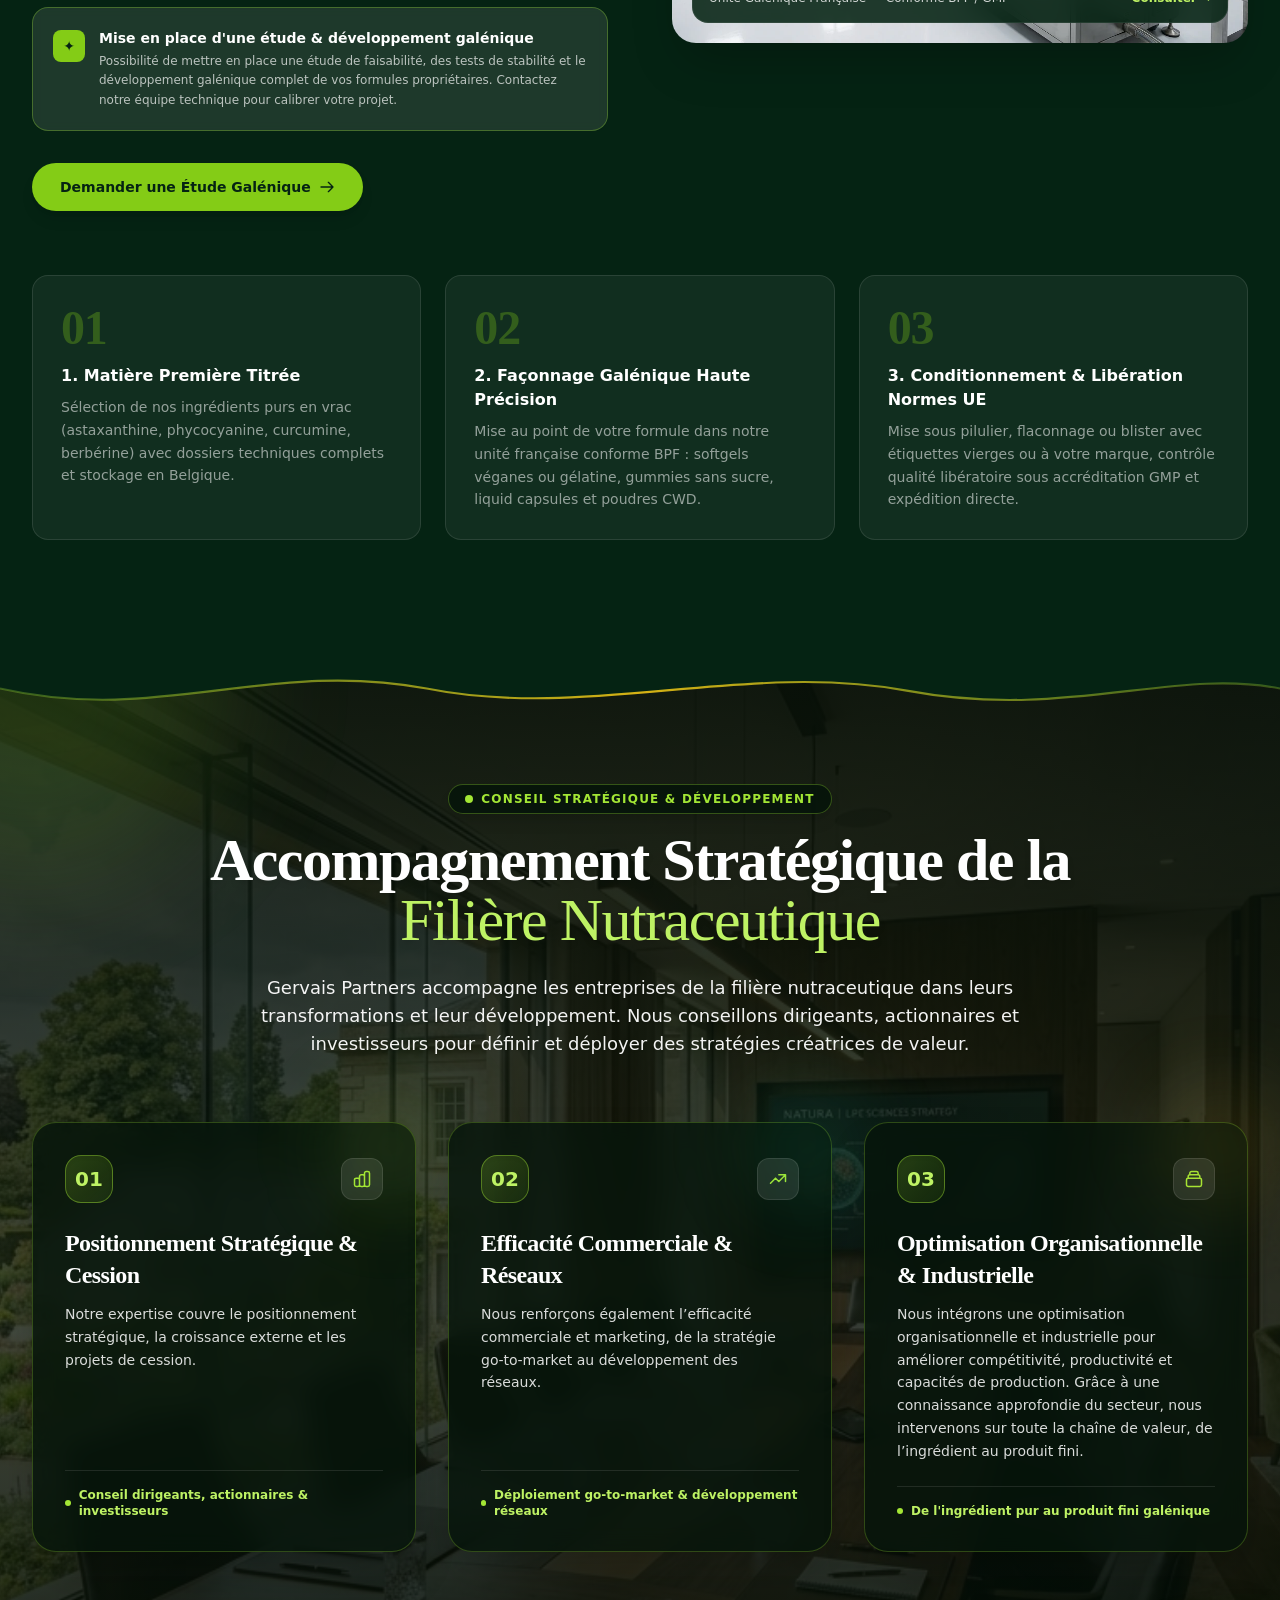
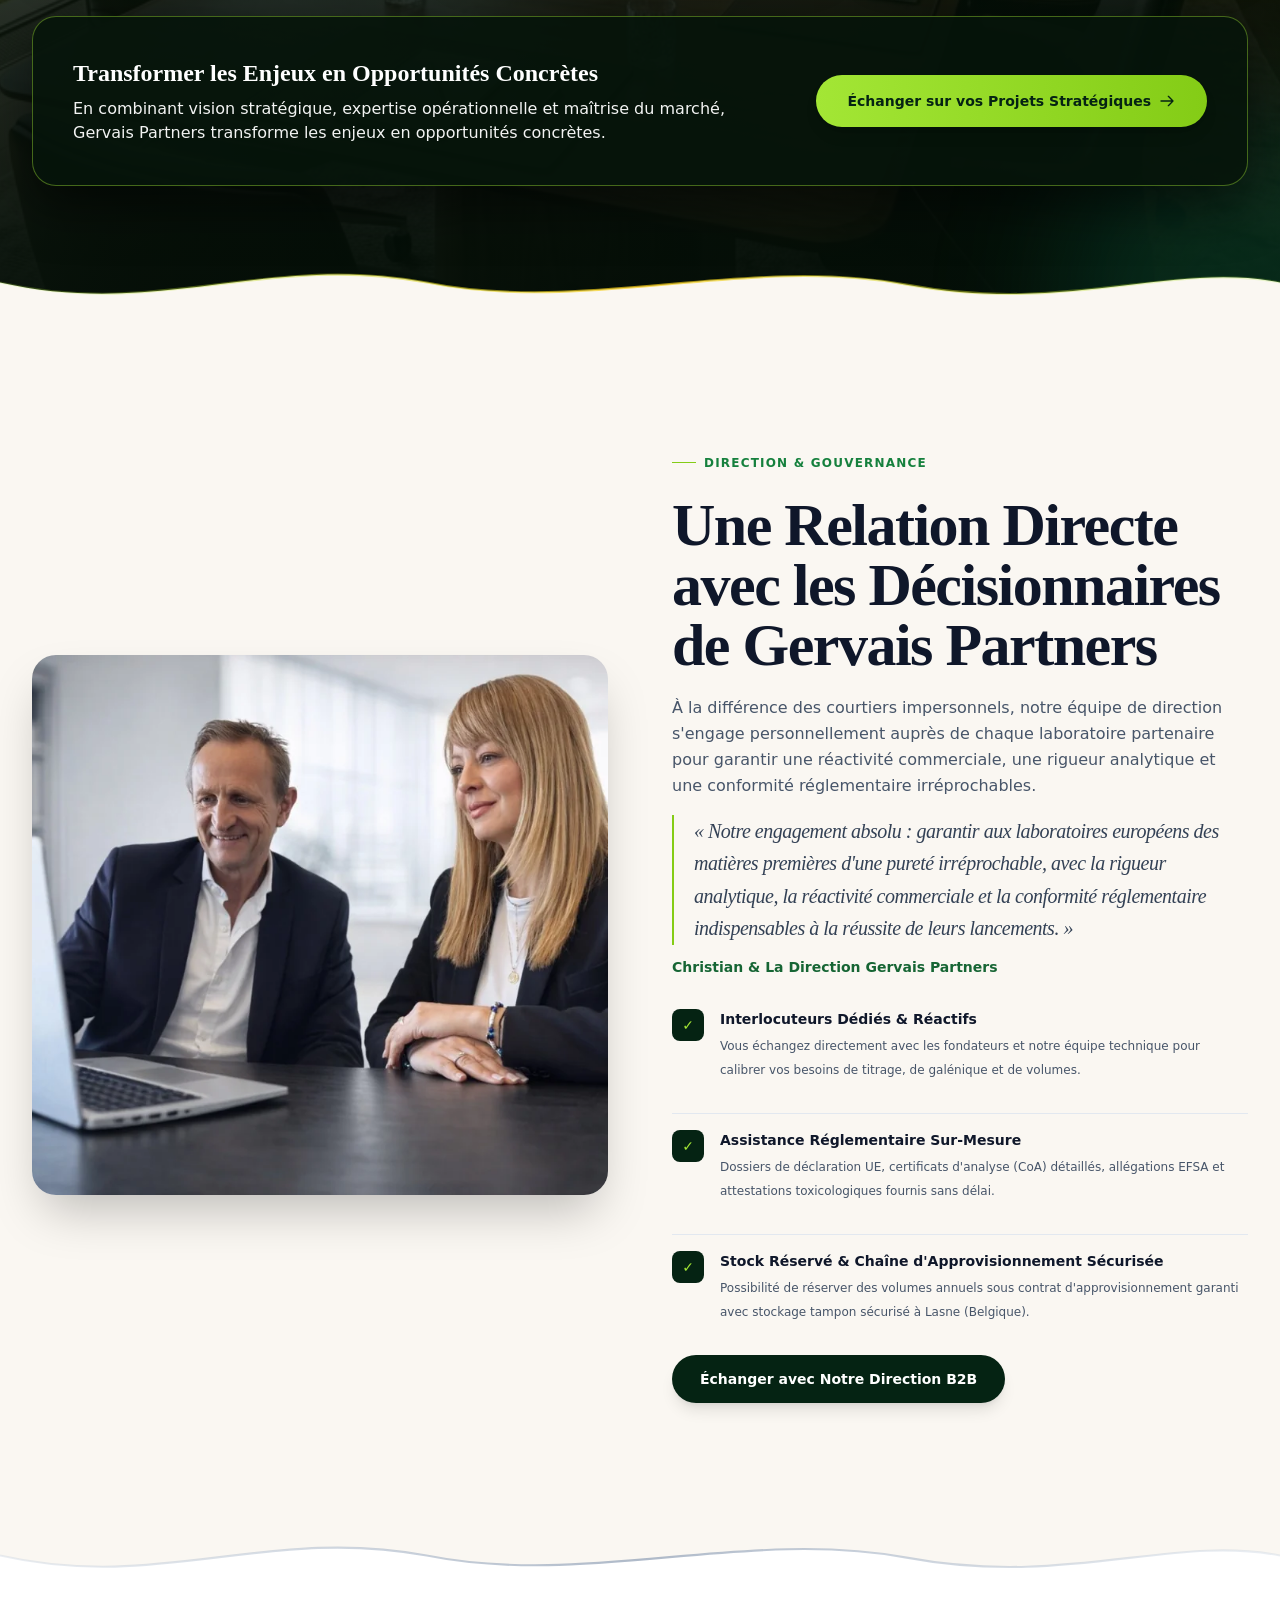
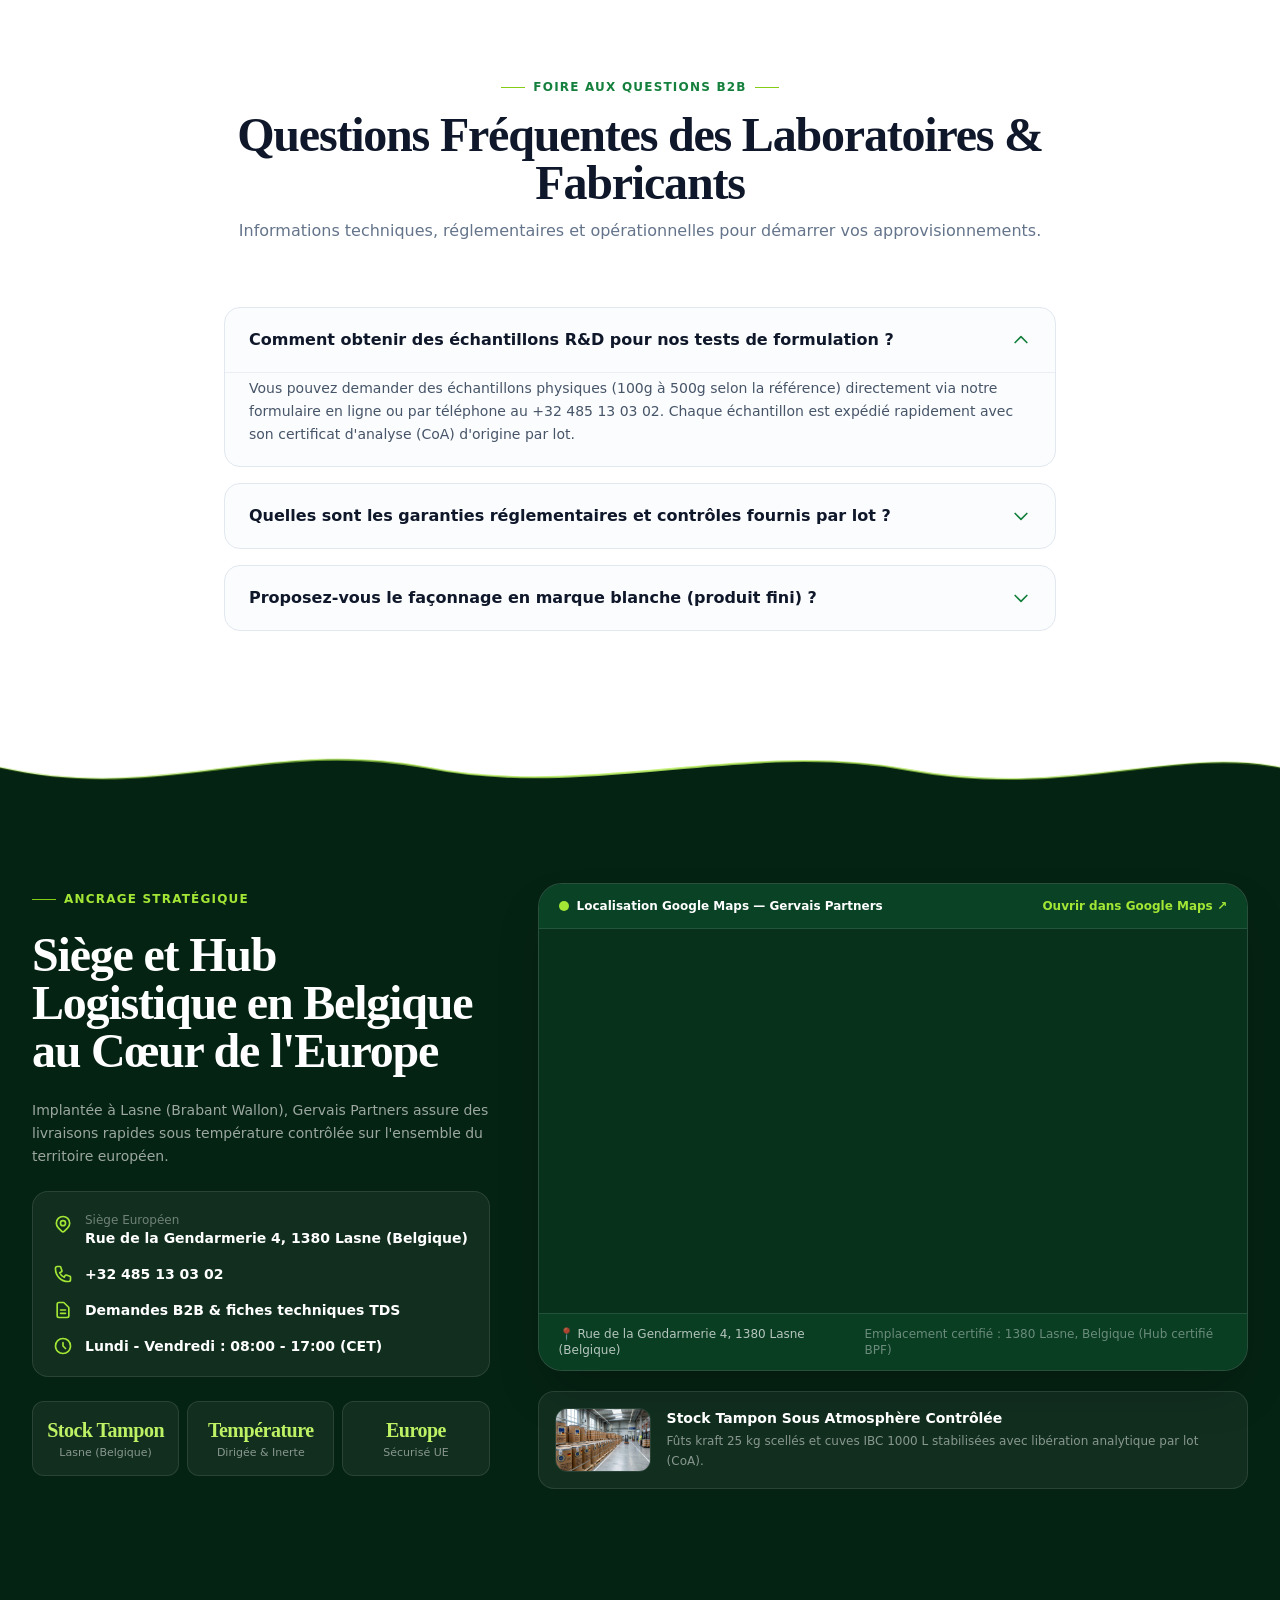
==== commit 2533e136: "style: smooth organic wave transitions between BioXtract, Contact, Galenic and Footer" ====
--- a/index.html
+++ b/index.html
@@ -1261,6 +1261,20 @@
       </div>
     </section>
 
+    <div class="relative w-full overflow-hidden leading-none z-20 pointer-events-none -mb-1" style="background-color: #FFF0E0;">
+      <svg class="block w-full h-14 sm:h-20 lg:h-24" viewBox="0 0 1440 90" preserveAspectRatio="none">
+        <defs>
+          <linearGradient id="waveLineGrad_BioxtractToContact" x1="0%" y1="0%" x2="100%" y2="0%">
+            <stop offset="0%" stop-color="#f97316" stop-opacity="0.2"/>
+            <stop offset="50%" stop-color="#84cc16" stop-opacity="0.6"/>
+            <stop offset="100%" stop-color="#f97316" stop-opacity="0.2"/>
+          </linearGradient>
+        </defs>
+        <path d="M0,38 C180,72 300,10 480,38 C660,68 840,12 1020,40 C1200,68 1320,18 1440,38 L1440,90 L0,90 Z" fill="#FAF7F2"/>
+        <path d="M0,38 C180,72 300,10 480,38 C660,68 840,12 1020,40 C1200,68 1320,18 1440,38" fill="none" stroke="url(#waveLineGrad_BioxtractToContact)" stroke-width="2"/>
+      </svg>
+    </div>
+
     <section id="contact" class="pt-16 pb-28 bg-cream">
       <div class="max-w-4xl mx-auto px-6 lg:px-8 reveal-scale">
         <div class="bg-white rounded-3xl overflow-hidden shadow-2xl border border-slate-200">
@@ -1332,17 +1346,17 @@
       </div>
     </section>
 
-    <div class="relative w-full overflow-hidden leading-none z-20 pointer-events-none -mb-1" style="background-color: #FFF0E0;">
+    <div class="relative w-full overflow-hidden leading-none z-20 pointer-events-none -mb-1" style="background-color: #FAF7F2;">
       <svg class="block w-full h-14 sm:h-20 lg:h-24" viewBox="0 0 1440 90" preserveAspectRatio="none">
         <defs>
-          <linearGradient id="waveLineGrad_BioxtractToGalenic" x1="0%" y1="0%" x2="100%" y2="0%">
+          <linearGradient id="waveLineGrad_ContactToGalenic" x1="0%" y1="0%" x2="100%" y2="0%">
             <stop offset="0%" stop-color="#84cc16" stop-opacity="0.3"/>
             <stop offset="50%" stop-color="#bef264" stop-opacity="0.85"/>
             <stop offset="100%" stop-color="#84cc16" stop-opacity="0.3"/>
           </linearGradient>
         </defs>
         <path d="M0,38 C180,72 300,10 480,38 C660,68 840,12 1020,40 C1200,68 1320,18 1440,38 L1440,90 L0,90 Z" fill="#052313"/>
-        <path d="M0,38 C180,72 300,10 480,38 C660,68 840,12 1020,40 C1200,68 1320,18 1440,38" fill="none" stroke="url(#waveLineGrad_BioxtractToGalenic)" stroke-width="2"/>
+        <path d="M0,38 C180,72 300,10 480,38 C660,68 840,12 1020,40 C1200,68 1320,18 1440,38" fill="none" stroke="url(#waveLineGrad_ContactToGalenic)" stroke-width="2"/>
       </svg>
     </div>
 
@@ -1774,14 +1788,14 @@
     <div class="relative w-full overflow-hidden leading-none z-20 pointer-events-none -mb-1" style="background-color: #052313;">
       <svg class="block w-full h-14 sm:h-20 lg:h-24" viewBox="0 0 1440 90" preserveAspectRatio="none">
         <defs>
-          <linearGradient id="waveLineGrad_LocationToContact" x1="0%" y1="0%" x2="100%" y2="0%">
+          <linearGradient id="waveLineGrad_LocationToFooter" x1="0%" y1="0%" x2="100%" y2="0%">
             <stop offset="0%" stop-color="#a3e635" stop-opacity="0.2"/>
             <stop offset="50%" stop-color="#bef264" stop-opacity="0.6"/>
             <stop offset="100%" stop-color="#a3e635" stop-opacity="0.2"/>
           </linearGradient>
         </defs>
-        <path d="M0,38 C180,72 300,10 480,38 C660,68 840,12 1020,40 C1200,68 1320,18 1440,38 L1440,90 L0,90 Z" fill="#FAF7F2"/>
-        <path d="M0,38 C180,72 300,10 480,38 C660,68 840,12 1020,40 C1200,68 1320,18 1440,38" fill="none" stroke="url(#waveLineGrad_LocationToContact)" stroke-width="2"/>
+        <path d="M0,38 C180,72 300,10 480,38 C660,68 840,12 1020,40 C1200,68 1320,18 1440,38 L1440,90 L0,90 Z" fill="#020617"/>
+        <path d="M0,38 C180,72 300,10 480,38 C660,68 840,12 1020,40 C1200,68 1320,18 1440,38" fill="none" stroke="url(#waveLineGrad_LocationToFooter)" stroke-width="2"/>
       </svg>
     </div>
 
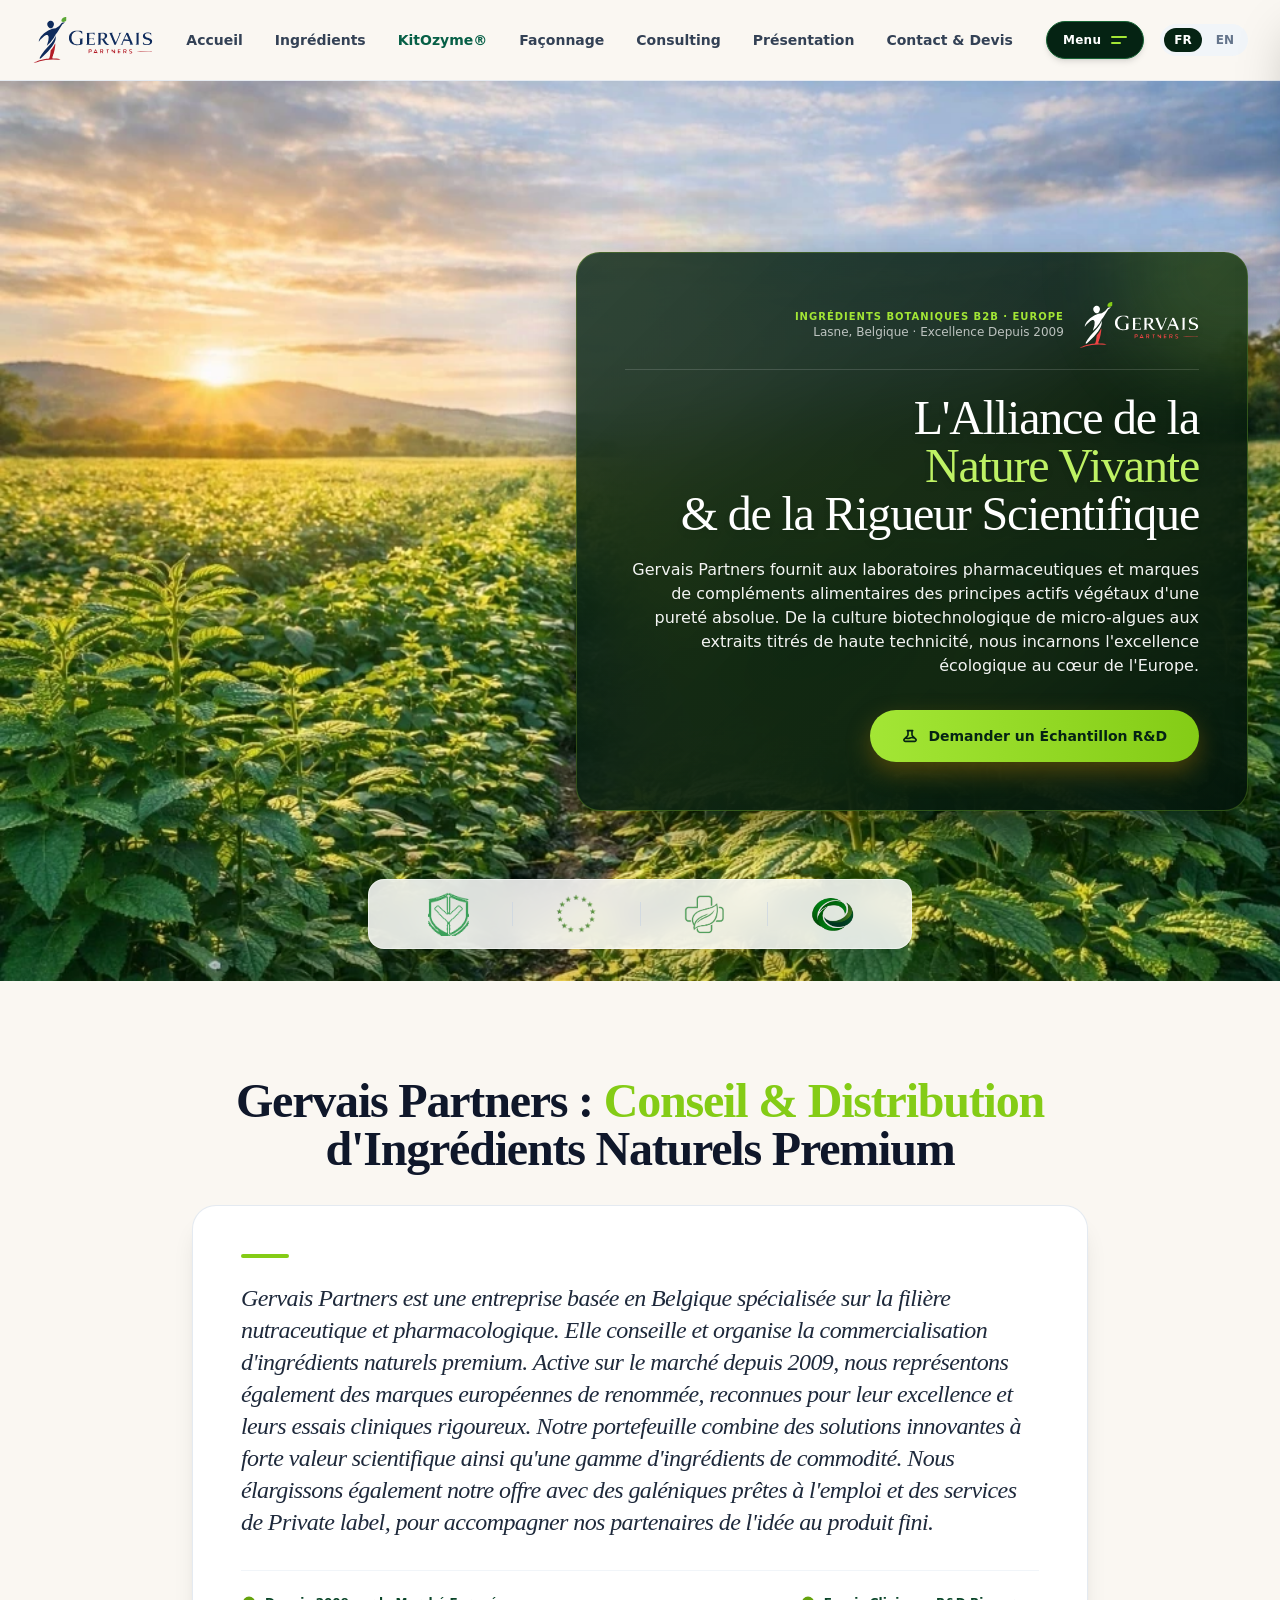
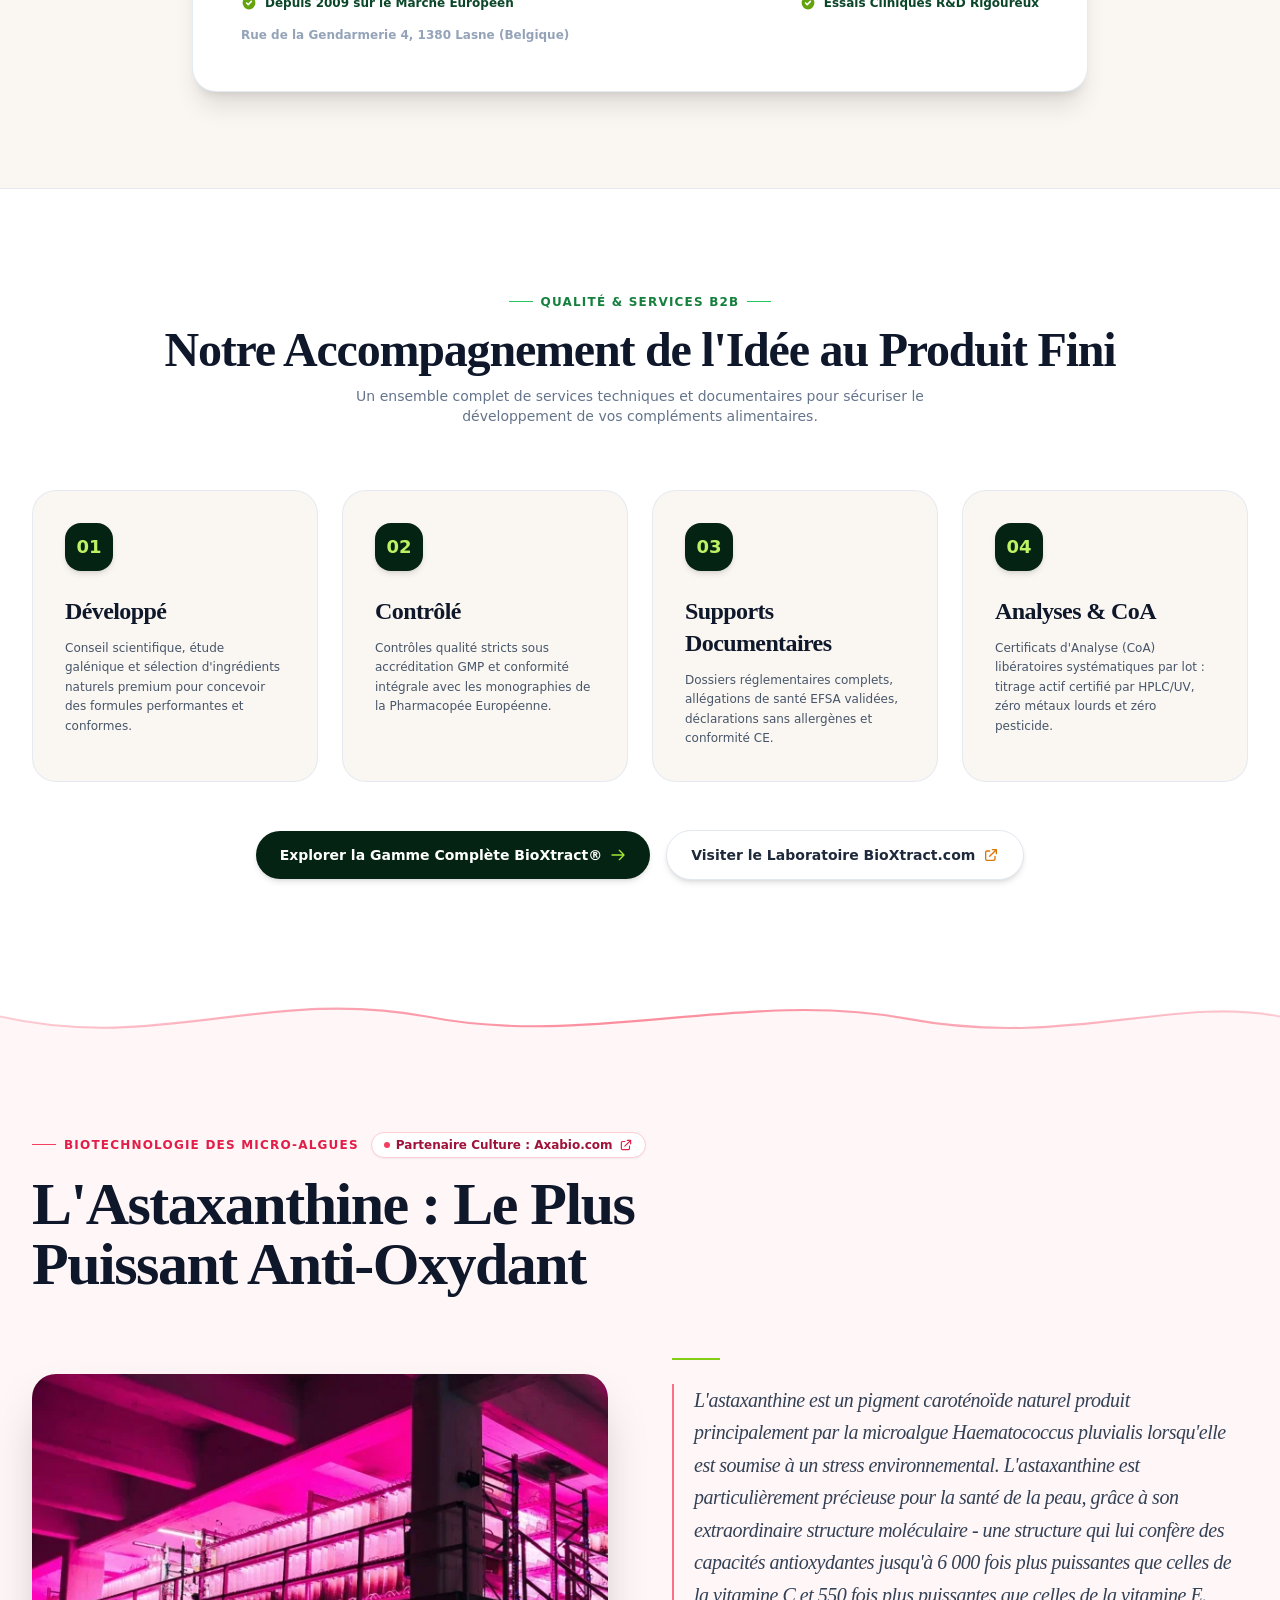
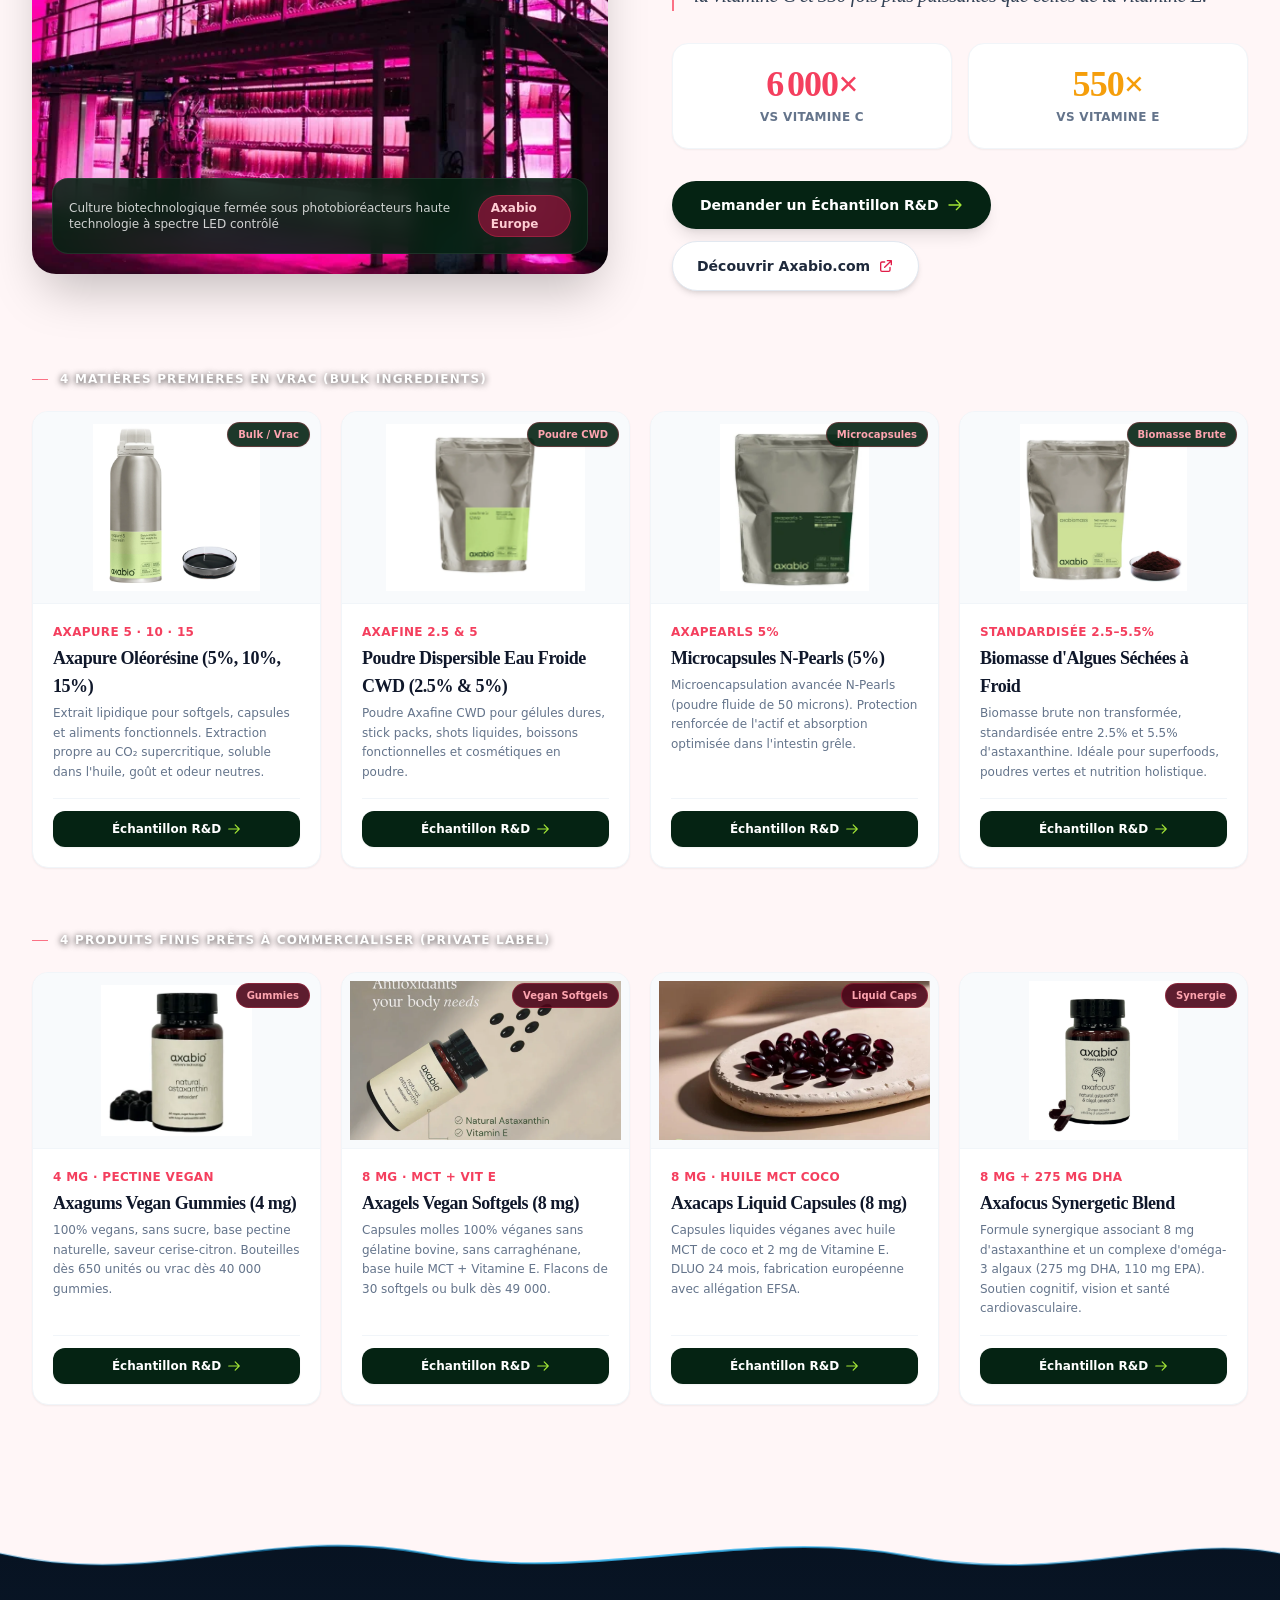
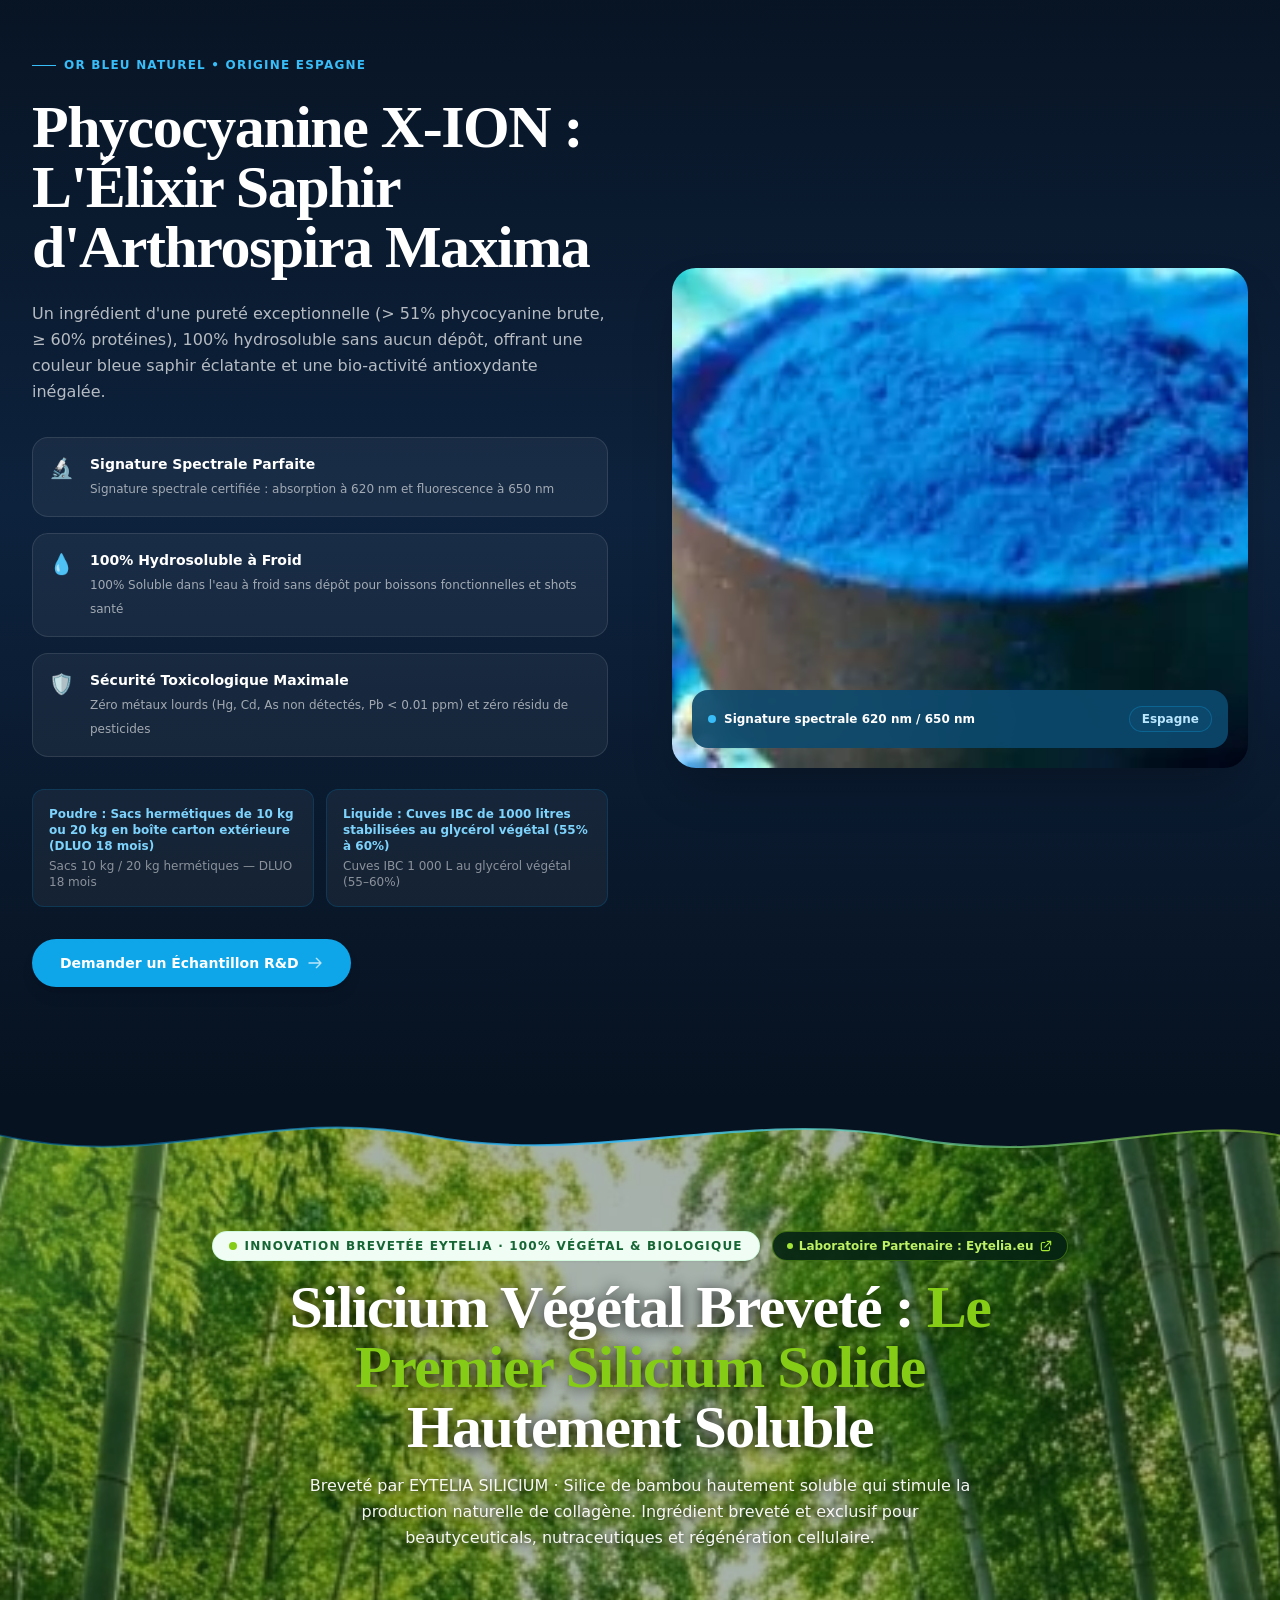
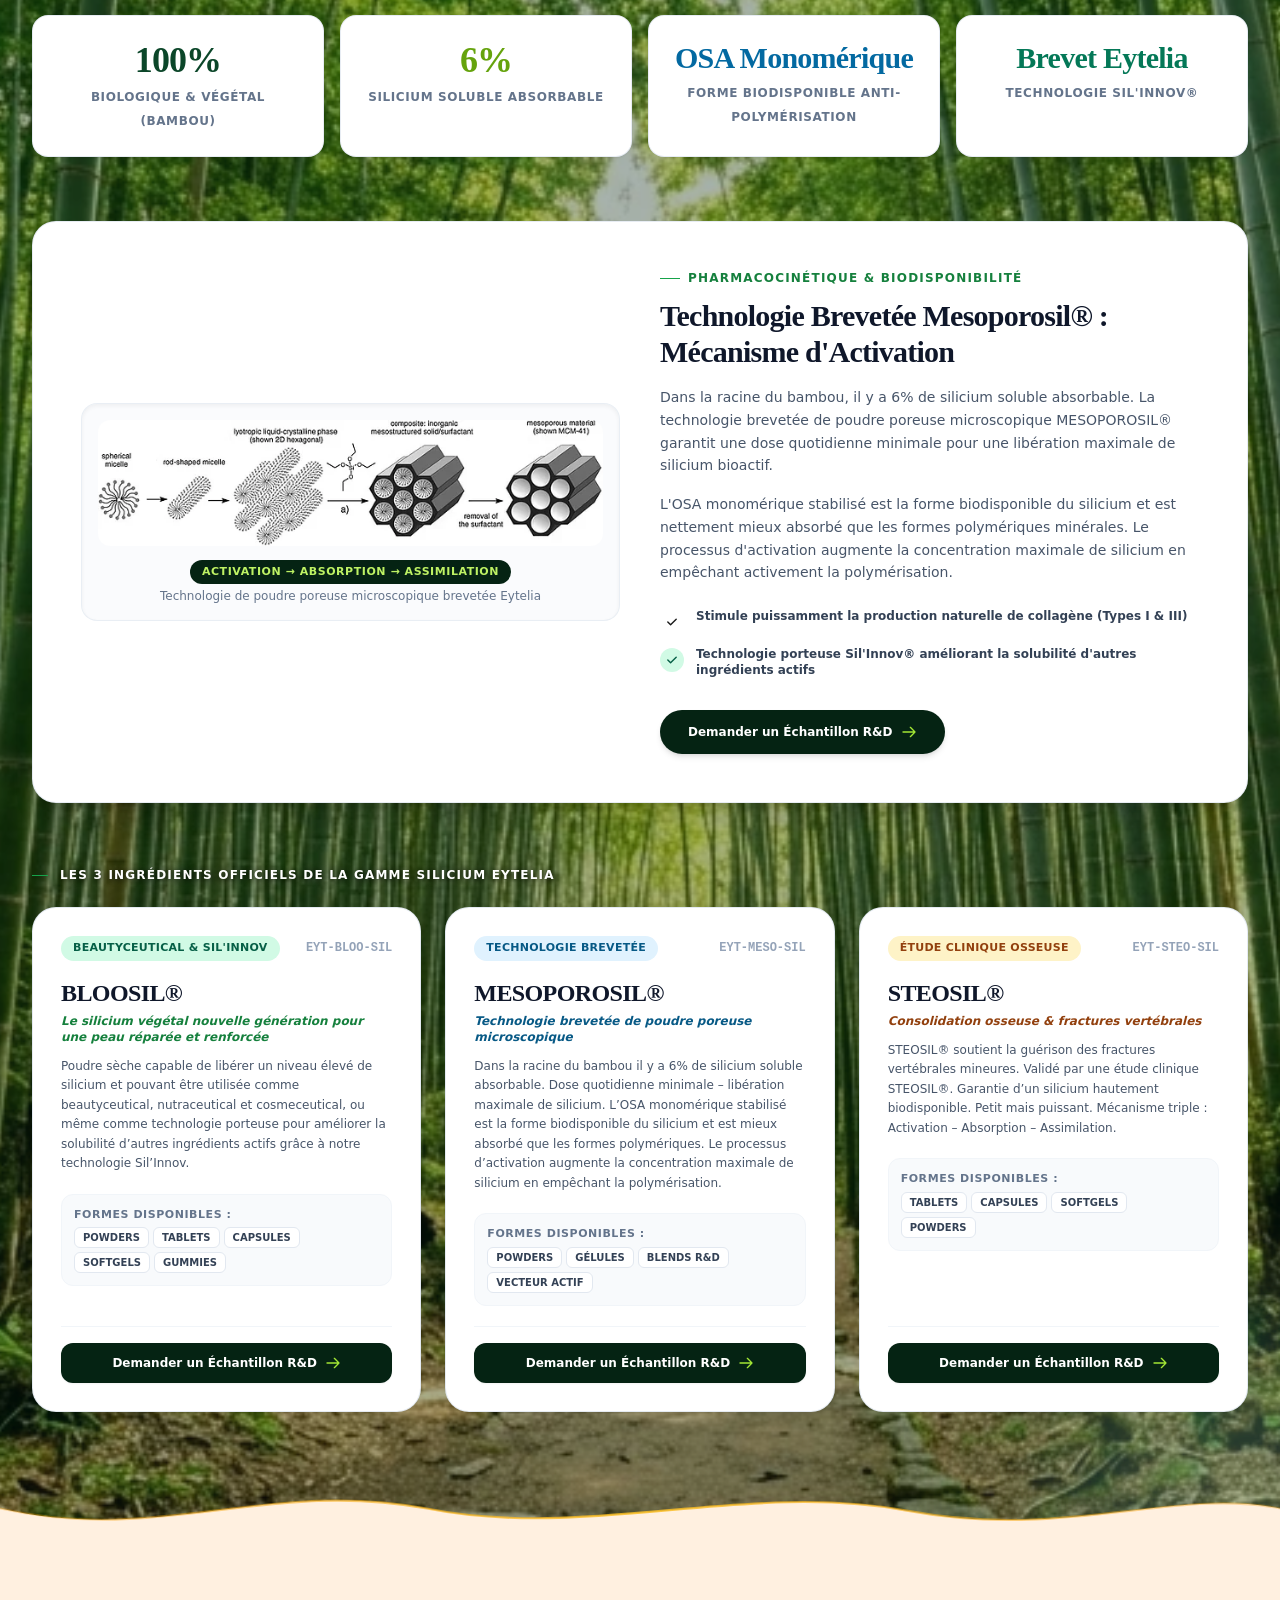
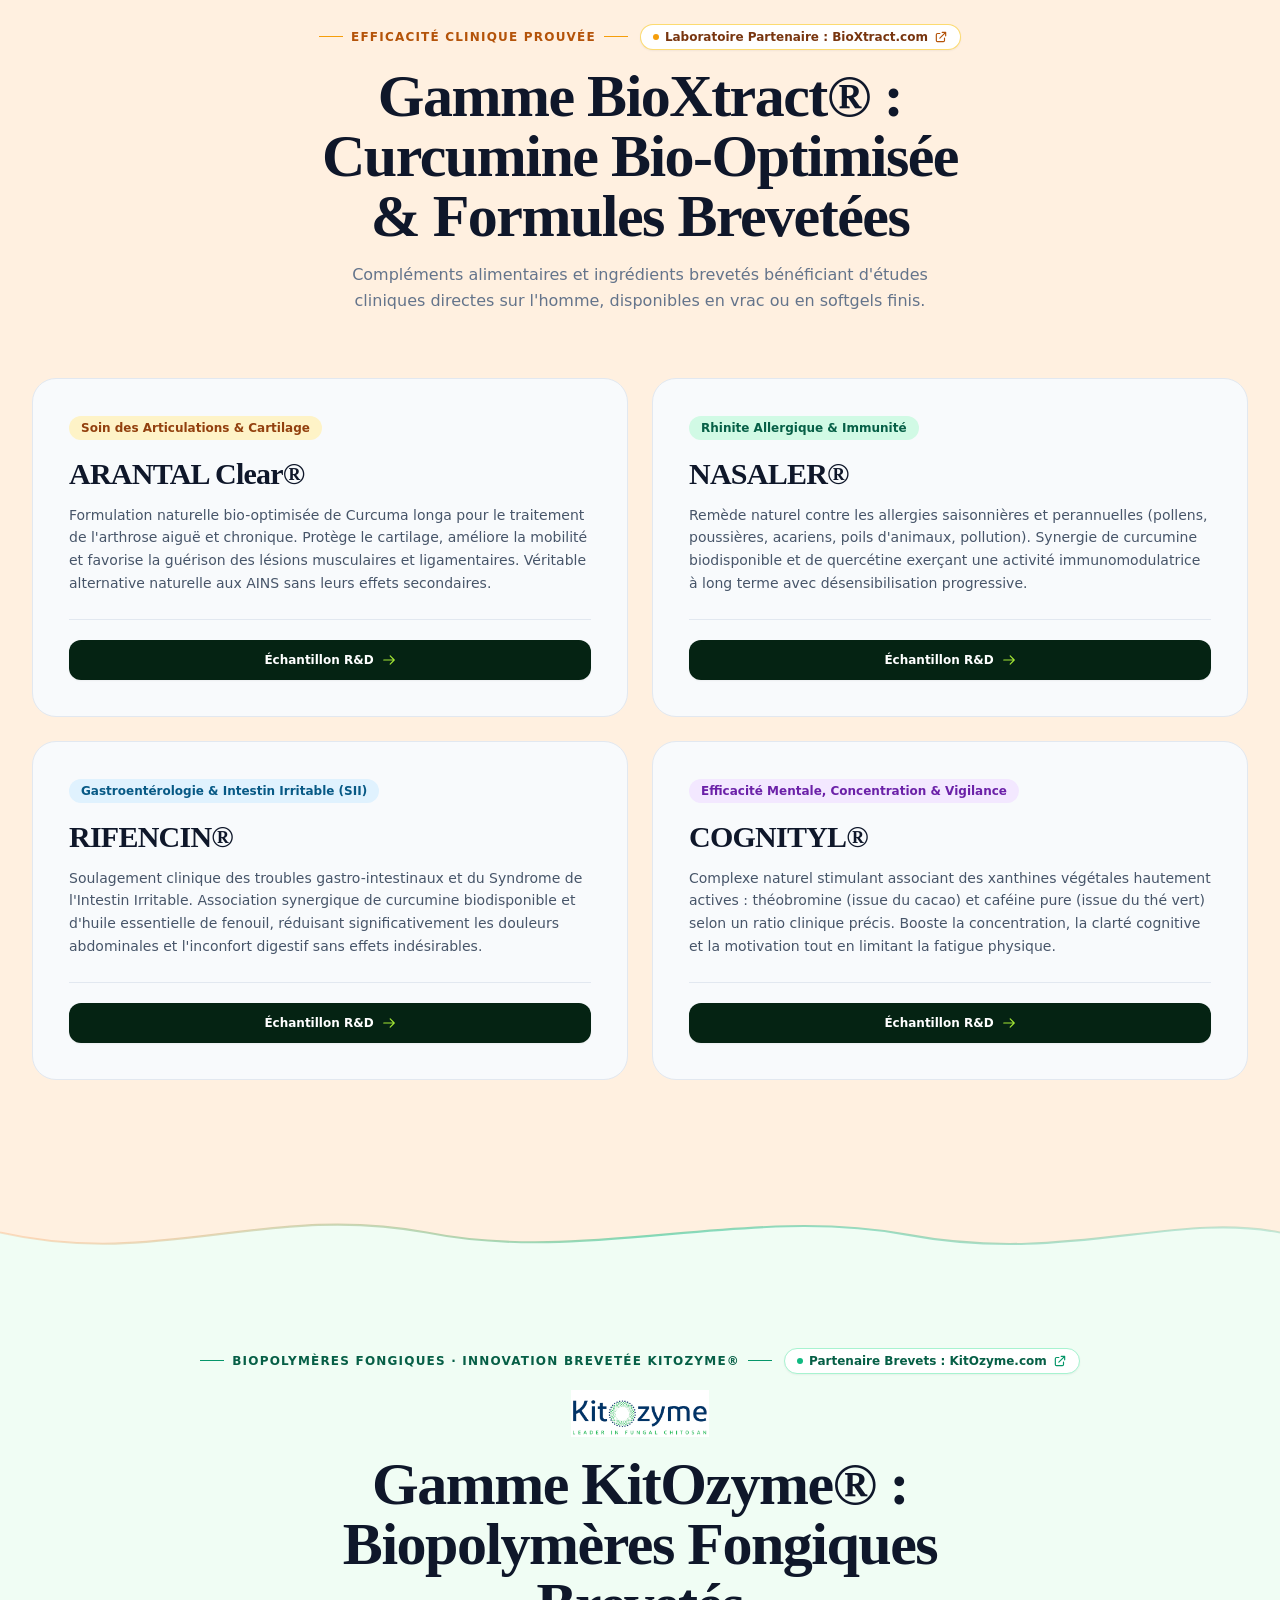
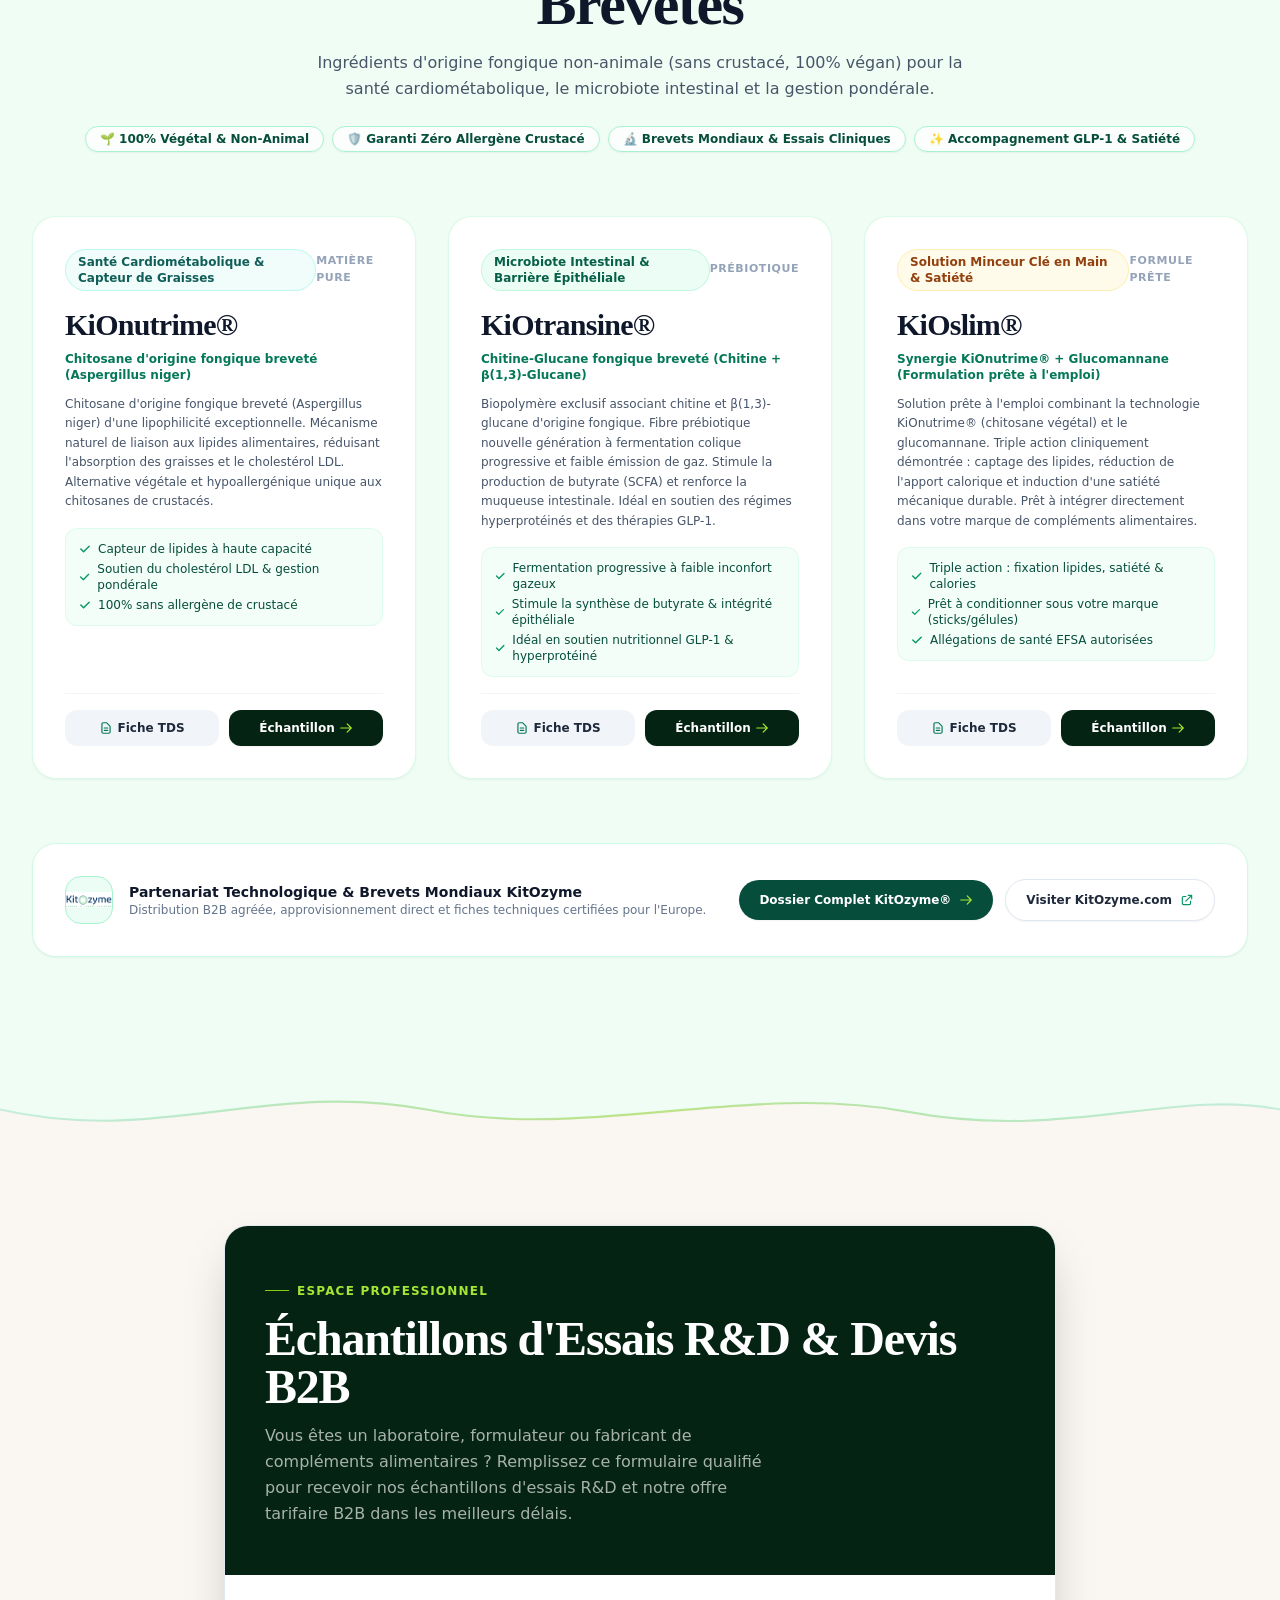
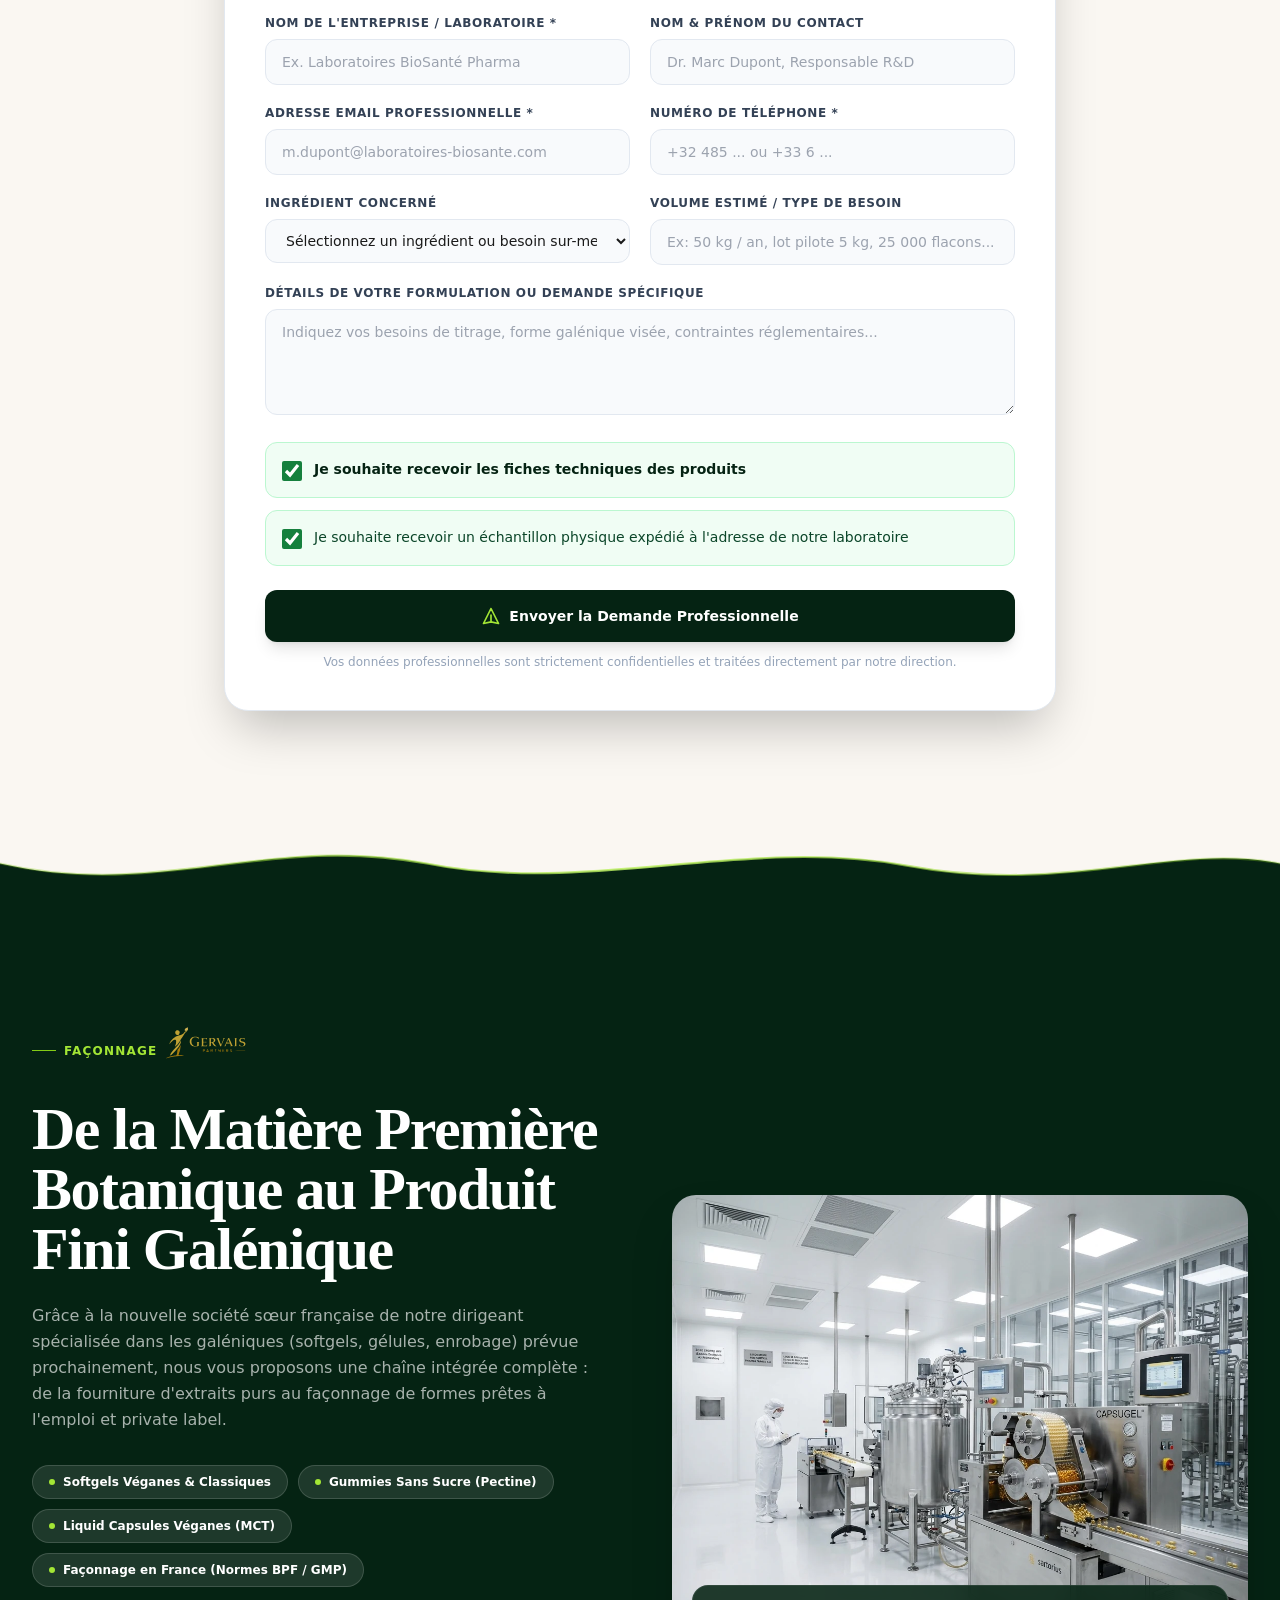
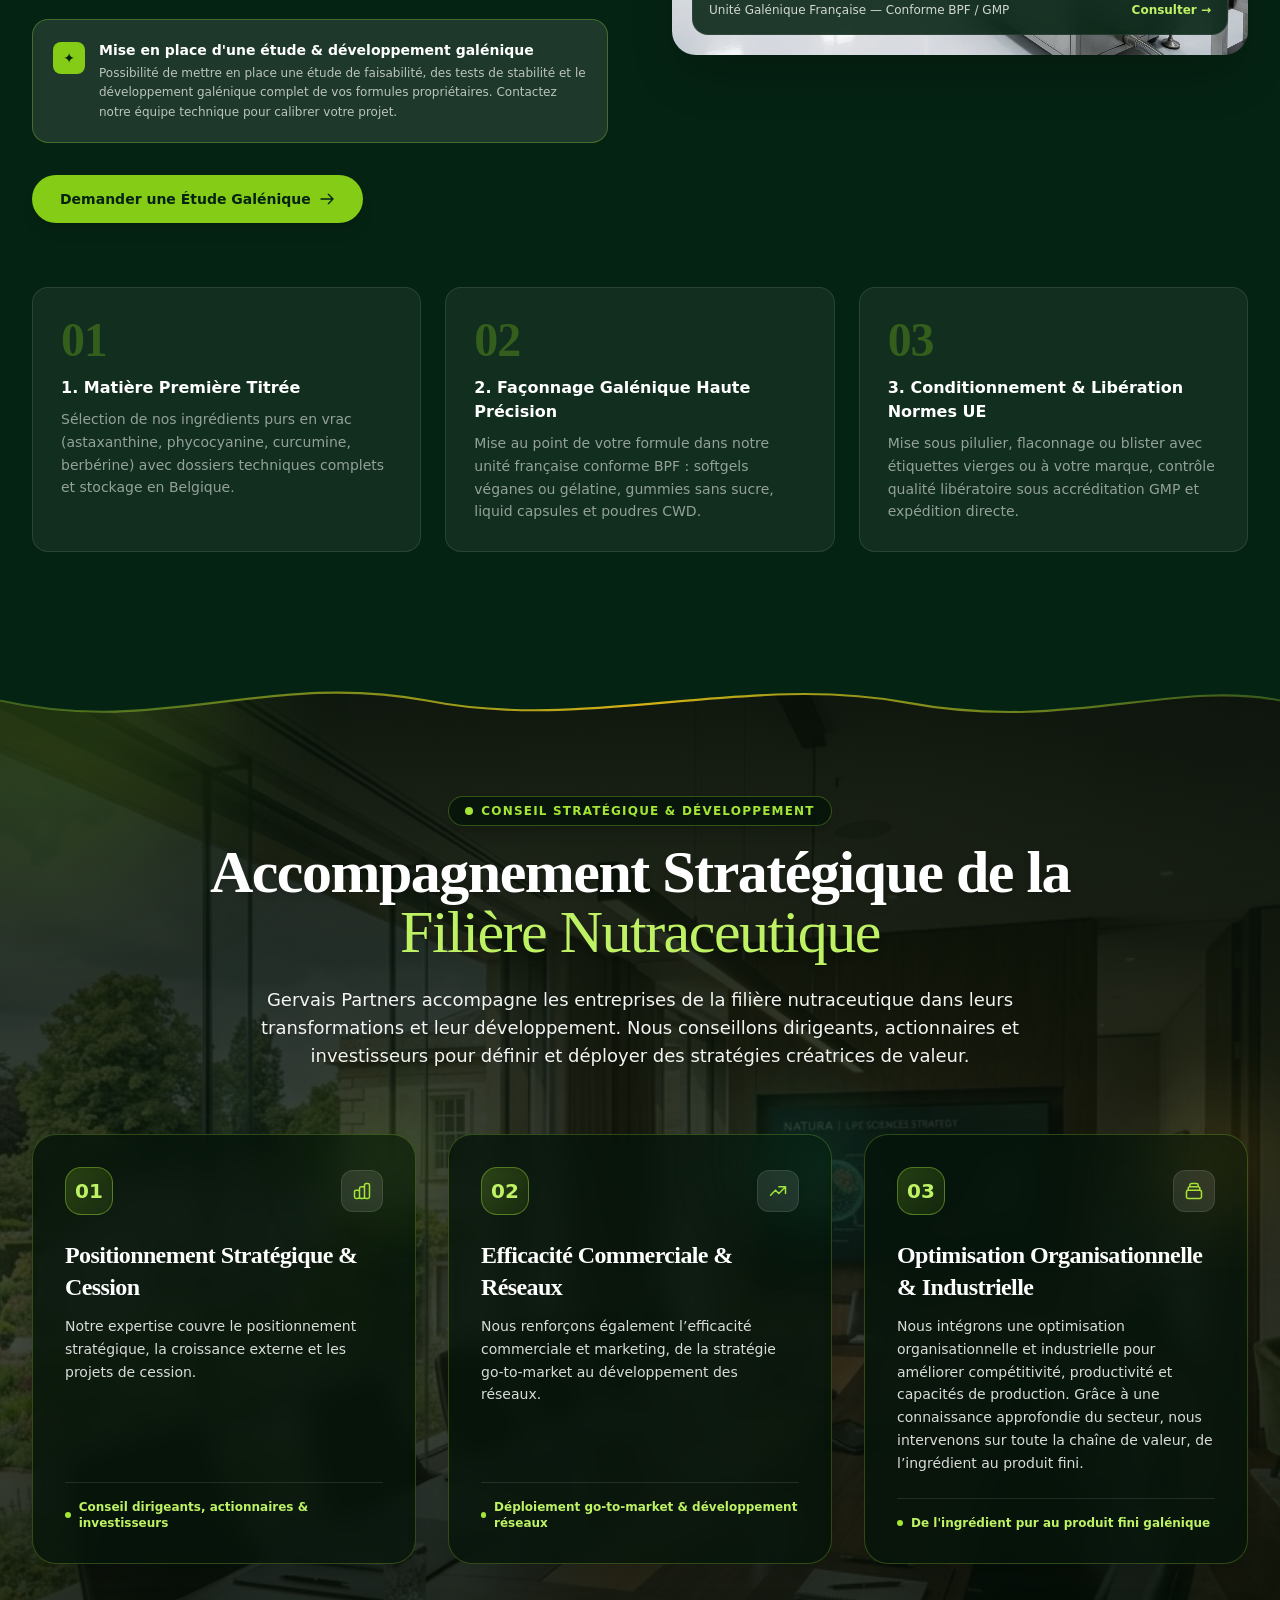
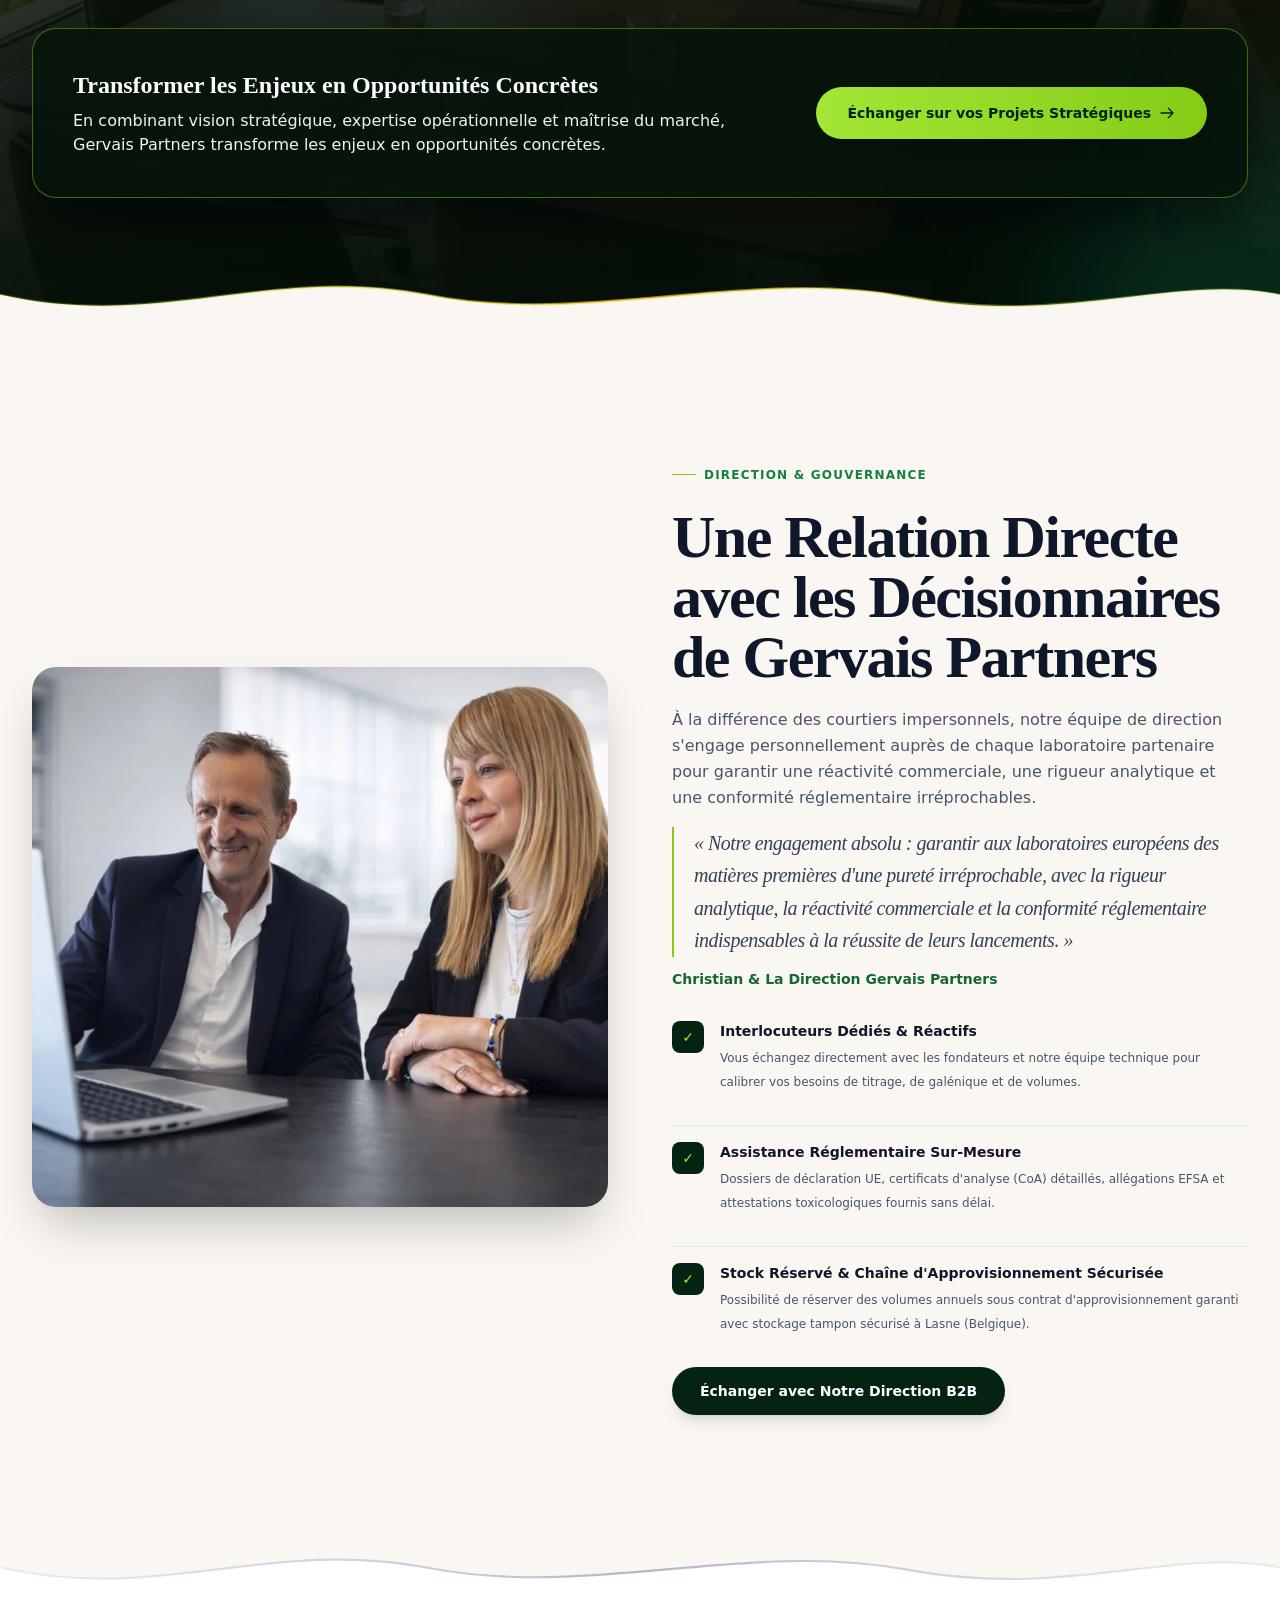
==== commit 3d863dc0: "feat: ajout gamme KitOzyme (KiOnutrime, KiOtransine, KiOslim) et integration des liens partenaires B" ====
--- a/index.html
+++ b/index.html
@@ -354,6 +354,7 @@
       <nav class="hidden lg:flex items-center gap-7 xl:gap-8 font-semibold text-sm text-slate-700" aria-label="Navigation Principale">
         <a href="index.html" class="hover:text-forest-950 transition" data-i18n="nav.home">Accueil</a>
         <a href="index.html#astaxanthin-showcase" class="hover:text-forest-950 transition" data-i18n="nav.ingredients">Ingrédients</a>
+        <a href="kitozyme.html" class="hover:text-forest-950 transition text-emerald-800 font-bold">KitOzyme®</a>
         <a href="index.html#galenic" class="hover:text-forest-950 transition" data-i18n="nav.galenic">Façonnage</a>
         <a href="index.html#consulting" class="hover:text-forest-950 transition" data-i18n="nav.consulting">Consulting</a>
         <a href="index.html#leadership" class="hover:text-forest-950 transition" data-i18n="nav.about">À Propos</a>
@@ -395,7 +396,7 @@
     <div class="p-6 space-y-8 flex-1">
 
       <div>
-        <span class="text-[11px] font-bold uppercase tracking-widest text-limegold-400 block mb-3">Les 3 Ingrédients de la Gamme</span>
+        <span class="text-[11px] font-bold uppercase tracking-widest text-limegold-400 block mb-3">Les Gammes d'Ingrédients Exclusifs</span>
         <ul class="space-y-2 text-sm">
           <li>
             <a href="astaxanthine.html" class="flex items-center justify-between p-3 rounded-xl bg-limegold-400/20 border border-limegold-400/50 text-white font-bold hover:bg-limegold-400 hover:text-forest-950 transition group">
@@ -419,6 +420,12 @@
             </a>
           </li>
           <li>
+            <a href="kitozyme.html" class="flex items-center justify-between p-2.5 rounded-xl hover:bg-white/5 transition text-white/90 hover:text-limegold-300 group">
+              <span class="font-medium" data-i18n="drawer.p5">Biopolymères Fongiques KitOzyme® (KiOnutrime, KiOtransine, KiOslim)</span>
+              <span class="text-xs text-white/40 group-hover:text-limegold-400 group-hover:translate-x-1 transition-all">→</span>
+            </a>
+          </li>
+          <li>
             <a href="index.html#consulting" onclick="toggleSidebarMenu(false)" class="flex items-center justify-between p-2.5 rounded-xl hover:bg-white/5 transition text-white/90 hover:text-limegold-300 group">
               <span class="font-bold text-limegold-300" data-i18n="drawer.consulting">Consulting Stratégique &amp; M&amp;A</span>
               <span class="text-xs text-white/40 group-hover:text-limegold-400 group-hover:translate-x-1 transition-all">→</span>
@@ -623,6 +630,18 @@
           </div>
 
         </div>
+
+        <div class="mt-12 flex flex-wrap items-center justify-center gap-4 reveal">
+          <a href="bioxtract.html" class="inline-flex items-center gap-2 bg-forest-950 hover:bg-forest-800 text-white font-bold text-sm px-6 py-3.5 rounded-full transition shadow-md">
+            <span>Explorer la Gamme Complète BioXtract®</span>
+            <svg class="w-4 h-4 text-limegold-400" fill="none" stroke="currentColor" viewBox="0 0 24 24"><path stroke-linecap="round" stroke-linejoin="round" stroke-width="2" d="M14 5l7 7m0 0l-7 7m7-7H3"/></svg>
+          </a>
+          <a href="https://bioxtract.com" target="_blank" rel="noopener noreferrer" class="inline-flex items-center gap-2 bg-white hover:bg-slate-50 text-slate-800 font-bold text-sm px-6 py-3.5 rounded-full transition shadow-md border border-slate-200 group">
+            <span>Visiter le Laboratoire BioXtract.com</span>
+            <svg class="w-4 h-4 text-amber-600 transition-transform group-hover:translate-x-0.5 group-hover:-translate-y-0.5" fill="none" stroke="currentColor" viewBox="0 0 24 24"><path stroke-linecap="round" stroke-linejoin="round" stroke-width="2" d="M10 6H6a2 2 0 00-2 2v10a2 2 0 002 2h10a2 2 0 002-2v-4M14 4h6m0 0v6m0-6L10 14"/></svg>
+          </a>
+        </div>
+
       </div>
     </section>
 
@@ -644,9 +663,16 @@
       <div class="max-w-7xl mx-auto px-6 lg:px-8">
 
         <div class="mb-16 reveal">
-          <div class="inline-flex items-center gap-2 text-rose-600 text-xs font-bold uppercase tracking-widest mb-4">
-            <span class="w-6 h-px bg-rose-500"></span>
-            <span data-i18n="astaxanthinSection.tag">Biotechnologie des Micro-Algues · Gamme Axabio</span>
+          <div class="flex flex-wrap items-center gap-3 mb-4">
+            <div class="inline-flex items-center gap-2 text-rose-600 text-xs font-bold uppercase tracking-widest">
+              <span class="w-6 h-px bg-rose-500"></span>
+              <span data-i18n="astaxanthinSection.tag">Biotechnologie des Micro-Algues · Gamme Axabio</span>
+            </div>
+            <a href="https://axabio.com" target="_blank" rel="noopener noreferrer" class="inline-flex items-center gap-1.5 px-3 py-1 rounded-full text-xs font-bold bg-white text-rose-800 hover:bg-rose-900 hover:text-white border border-rose-200 transition-all shadow-sm group" title="Visiter le site officiel Axabio">
+              <span class="w-1.5 h-1.5 rounded-full bg-rose-500 animate-pulse"></span>
+              <span>Partenaire Culture : <strong>Axabio.com</strong></span>
+              <svg class="w-3.5 h-3.5 text-rose-600 group-hover:text-white transition-transform group-hover:translate-x-0.5 group-hover:-translate-y-0.5" fill="none" stroke="currentColor" viewBox="0 0 24 24"><path stroke-linecap="round" stroke-linejoin="round" stroke-width="2" d="M10 6H6a2 2 0 00-2 2v10a2 2 0 002 2h10a2 2 0 002-2v-4M14 4h6m0 0v6m0-6L10 14"/></svg>
+            </a>
           </div>
           <h2 class="display text-5xl lg:text-6xl font-semibold text-slate-900 max-w-3xl" data-i18n="astaxanthinSection.title">
             L'Astaxanthine : <em class="text-rose-600 not-italic">Le Plus Puissant Anti-Oxydant</em>
@@ -683,6 +709,10 @@
                 <span>Demander un Échantillon R&D</span>
                 <svg class="w-4 h-4 text-limegold-400" fill="none" stroke="currentColor" viewBox="0 0 24 24"><path stroke-linecap="round" stroke-linejoin="round" stroke-width="2" d="M14 5l7 7m0 0l-7 7m7-7H3"/></svg>
               </button>
+              <a href="https://axabio.com" target="_blank" rel="noopener noreferrer" class="inline-flex items-center gap-2 bg-white hover:bg-slate-50 text-slate-800 font-bold text-sm px-6 py-3.5 rounded-full transition shadow-md border border-slate-200 group">
+                <span>Découvrir Axabio.com</span>
+                <svg class="w-4 h-4 text-rose-600 transition-transform group-hover:translate-x-0.5 group-hover:-translate-y-0.5" fill="none" stroke="currentColor" viewBox="0 0 24 24"><path stroke-linecap="round" stroke-linejoin="round" stroke-width="2" d="M10 6H6a2 2 0 00-2 2v10a2 2 0 002 2h10a2 2 0 002-2v-4M14 4h6m0 0v6m0-6L10 14"/></svg>
+              </a>
             </div>
           </div>
         </div>
@@ -966,9 +996,16 @@
 
         <div class="text-center mb-16 reveal">
 
-          <div class="inline-flex items-center gap-2 text-forest-800 text-xs font-bold uppercase tracking-widest mb-4 bg-forest-50 border border-forest-200/60 px-4 py-1.5 rounded-full shadow-sm">
-            <span class="w-2 h-2 rounded-full bg-limegold-500 animate-pulse"></span>
-            <span data-i18n="siliciumSection.tag">Innovation Brevetée Eytelia · 100% Végétal &amp; Biologique</span>
+          <div class="flex flex-wrap items-center justify-center gap-3 mb-4">
+            <div class="inline-flex items-center gap-2 text-forest-800 text-xs font-bold uppercase tracking-widest bg-forest-50 border border-forest-200/60 px-4 py-1.5 rounded-full shadow-sm">
+              <span class="w-2 h-2 rounded-full bg-limegold-500 animate-pulse"></span>
+              <span data-i18n="siliciumSection.tag">Innovation Brevetée Eytelia · 100% Végétal &amp; Biologique</span>
+            </div>
+            <a href="https://eytelia.eu" target="_blank" rel="noopener noreferrer" class="inline-flex items-center gap-1.5 px-3.5 py-1.5 rounded-full text-xs font-bold bg-forest-950/90 text-limegold-300 hover:bg-forest-900 border border-limegold-500/40 transition shadow-sm backdrop-blur-md group" title="Visiter le site officiel Eytelia">
+              <span class="w-1.5 h-1.5 rounded-full bg-limegold-400"></span>
+              <span>Laboratoire Partenaire : <strong>Eytelia.eu</strong></span>
+              <svg class="w-3.5 h-3.5 text-limegold-400 transition-transform group-hover:translate-x-0.5 group-hover:-translate-y-0.5" fill="none" stroke="currentColor" viewBox="0 0 24 24"><path stroke-linecap="round" stroke-linejoin="round" stroke-width="2" d="M10 6H6a2 2 0 00-2 2v10a2 2 0 002 2h10a2 2 0 002-2v-4M14 4h6m0 0v6m0-6L10 14"/></svg>
+            </a>
           </div>
           <h2 class="display text-5xl lg:text-6xl font-semibold text-white mx-auto max-w-3xl leading-tight" style="text-shadow: 0 2px 14px rgba(0,0,0,0.85);" data-i18n="siliciumSection.title">
             Silicium Végétal Breveté : <em class="text-limegold-600 not-italic">Le Premier Silicium Solide</em> Hautement Soluble
@@ -1182,10 +1219,17 @@
 
         <div class="text-center mb-16 reveal">
 
-          <div class="inline-flex items-center gap-2 text-amber-700 text-xs font-bold uppercase tracking-widest mb-4">
-            <span class="w-6 h-px bg-amber-500"></span>
-            <span data-i18n="bioxtractSection.tag">Efficacité Clinique Prouvée · Formules Brevetées</span>
-            <span class="w-6 h-px bg-amber-500"></span>
+          <div class="flex flex-wrap items-center justify-center gap-3 mb-4">
+            <div class="inline-flex items-center gap-2 text-amber-700 text-xs font-bold uppercase tracking-widest">
+              <span class="w-6 h-px bg-amber-500"></span>
+              <span data-i18n="bioxtractSection.tag">Efficacité Clinique Prouvée · Formules Brevetées</span>
+              <span class="w-6 h-px bg-amber-500"></span>
+            </div>
+            <a href="https://bioxtract.com" target="_blank" rel="noopener noreferrer" class="inline-flex items-center gap-1.5 px-3 py-1 rounded-full text-xs font-bold bg-white text-amber-900 hover:bg-amber-950 hover:text-white border border-amber-300/80 transition-all shadow-sm group" title="Visiter le laboratoire partenaire BioXtract">
+              <span class="w-1.5 h-1.5 rounded-full bg-amber-500 animate-pulse"></span>
+              <span>Laboratoire Partenaire : <strong>BioXtract.com</strong></span>
+              <svg class="w-3.5 h-3.5 text-amber-700 group-hover:text-white transition-transform group-hover:translate-x-0.5 group-hover:-translate-y-0.5" fill="none" stroke="currentColor" viewBox="0 0 24 24"><path stroke-linecap="round" stroke-linejoin="round" stroke-width="2" d="M10 6H6a2 2 0 00-2 2v10a2 2 0 002 2h10a2 2 0 002-2v-4M14 4h6m0 0v6m0-6L10 14"/></svg>
+            </a>
           </div>
           <h2 class="display text-5xl lg:text-6xl font-semibold text-slate-900 mx-auto max-w-2xl" data-i18n="bioxtractSection.title">
             Gamme BioXtract® : <em>Curcumine Bio-Optimisée</em>
@@ -1261,17 +1305,193 @@
       </div>
     </section>
 
+    <!-- Transition Wave: BioXtract (#FFF0E0) to KitOzyme (#F0FDF4) -->
     <div class="relative w-full overflow-hidden leading-none z-20 pointer-events-none -mb-1" style="background-color: #FFF0E0;">
       <svg class="block w-full h-14 sm:h-20 lg:h-24" viewBox="0 0 1440 90" preserveAspectRatio="none">
         <defs>
-          <linearGradient id="waveLineGrad_BioxtractToContact" x1="0%" y1="0%" x2="100%" y2="0%">
+          <linearGradient id="waveLineGrad_BioxtractToKitozyme" x1="0%" y1="0%" x2="100%" y2="0%">
             <stop offset="0%" stop-color="#f97316" stop-opacity="0.2"/>
-            <stop offset="50%" stop-color="#84cc16" stop-opacity="0.6"/>
-            <stop offset="100%" stop-color="#f97316" stop-opacity="0.2"/>
+            <stop offset="50%" stop-color="#10b981" stop-opacity="0.5"/>
+            <stop offset="100%" stop-color="#059669" stop-opacity="0.2"/>
+          </linearGradient>
+        </defs>
+        <path d="M0,38 C180,72 300,10 480,38 C660,68 840,12 1020,40 C1200,68 1320,18 1440,38 L1440,90 L0,90 Z" fill="#F0FDF4"/>
+        <path d="M0,38 C180,72 300,10 480,38 C660,68 840,12 1020,40 C1200,68 1320,18 1440,38" fill="none" stroke="url(#waveLineGrad_BioxtractToKitozyme)" stroke-width="2"/>
+      </svg>
+    </div>
+
+    <!-- KITOYZME SHOWCASE SECTION -->
+    <section id="kitozyme-showcase" class="pt-16 pb-28" style="background-color: #F0FDF4;">
+      <div class="max-w-7xl mx-auto px-6 lg:px-8">
+
+        <!-- Header with Tag, Logo & Partner Link -->
+        <div class="text-center mb-16 reveal">
+          <div class="flex flex-wrap items-center justify-center gap-3 mb-4">
+            <div class="inline-flex items-center gap-2 text-emerald-800 text-xs font-bold uppercase tracking-widest">
+              <span class="w-6 h-px bg-emerald-600"></span>
+              <span data-i18n="kitozymeSection.tag">Biopolymères Fongiques · Innovation Brevetée KitOzyme®</span>
+              <span class="w-6 h-px bg-emerald-600"></span>
+            </div>
+            <a href="https://kitozyme.com" target="_blank" rel="noopener noreferrer" class="inline-flex items-center gap-1.5 px-3 py-1 rounded-full text-xs font-bold bg-white text-emerald-800 hover:bg-emerald-950 hover:text-white border border-emerald-200 transition-all shadow-sm group" title="Visiter le site officiel de KitOzyme">
+              <span class="w-1.5 h-1.5 rounded-full bg-emerald-500 animate-pulse"></span>
+              <span>Partenaire Brevets : <strong>KitOzyme.com</strong></span>
+              <svg class="w-3.5 h-3.5 text-emerald-600 group-hover:text-white transition-transform group-hover:translate-x-0.5 group-hover:-translate-y-0.5" fill="none" stroke="currentColor" viewBox="0 0 24 24"><path stroke-linecap="round" stroke-linejoin="round" stroke-width="2" d="M10 6H6a2 2 0 00-2 2v10a2 2 0 002 2h10a2 2 0 002-2v-4M14 4h6m0 0v6m0-6L10 14"/></svg>
+            </a>
+          </div>
+
+          <div class="flex items-center justify-center gap-4 mb-4">
+            <img src="assets/images/logo-kitozyme.png" alt="KitOzyme - Ingrédients et Biopolymères Fongiques Brevetés" class="h-10 sm:h-12 w-auto object-contain">
+          </div>
+
+          <h2 class="display text-5xl lg:text-6xl font-semibold text-slate-900 mx-auto max-w-3xl" data-i18n="kitozymeSection.title">
+            Gamme KitOzyme® : <em>Biopolymères Fongiques Brevetés</em>
+          </h2>
+          <p class="text-slate-600 text-base leading-relaxed mt-4 max-w-2xl mx-auto" data-i18n="kitozymeSection.subtitle">
+            Ingrédients d'origine fongique non-animale (sans crustacé, 100% végan) pour la santé cardiométabolique, le microbiote intestinal et la gestion pondérale.
+          </p>
+
+          <!-- Key Highlights Pills -->
+          <div class="flex flex-wrap items-center justify-center gap-2 mt-6">
+            <span class="bg-white/80 border border-emerald-200 text-emerald-900 text-xs font-semibold px-3.5 py-1 rounded-full shadow-sm">🌱 100% Végétal &amp; Non-Animal</span>
+            <span class="bg-white/80 border border-emerald-200 text-emerald-900 text-xs font-semibold px-3.5 py-1 rounded-full shadow-sm">🛡️ Garanti Zéro Allergène Crustacé</span>
+            <span class="bg-white/80 border border-emerald-200 text-emerald-900 text-xs font-semibold px-3.5 py-1 rounded-full shadow-sm">🔬 Brevets Mondiaux &amp; Essais Cliniques</span>
+            <span class="bg-white/80 border border-emerald-200 text-emerald-900 text-xs font-semibold px-3.5 py-1 rounded-full shadow-sm">✨ Accompagnement GLP-1 &amp; Satiété</span>
+          </div>
+        </div>
+
+        <!-- 3 Products Grid -->
+        <div class="grid grid-cols-1 md:grid-cols-3 gap-8 mb-16">
+
+          <!-- Product 1: KiOnutrime -->
+          <div class="bg-white border border-emerald-100/80 rounded-3xl p-8 flex flex-col justify-between shadow-sm hover:shadow-xl hover:-translate-y-1.5 transition-all duration-300 reveal delay-100 group">
+            <div>
+              <div class="flex items-center justify-between mb-4">
+                <span class="inline-block bg-teal-50 border border-teal-200/60 text-teal-800 text-xs font-bold px-3 py-1 rounded-full" data-i18n="kitozymeSection.p1_claim">Santé Cardiométabolique</span>
+                <span class="text-[11px] font-bold text-slate-400 uppercase tracking-wider">Matière Pure</span>
+              </div>
+              <h3 class="display text-3xl font-bold text-slate-900 mb-2 group-hover:text-emerald-800 transition-colors" data-i18n="kitozymeSection.p1_name">KiOnutrime®</h3>
+              <p class="text-xs font-semibold text-emerald-700 mb-3">Chitosane d'origine fongique breveté (Aspergillus niger)</p>
+              <p class="text-xs text-slate-600 leading-relaxed mb-4" data-i18n="kitozymeSection.p1_desc">
+                Chitosane d'origine fongique breveté d'une lipophilicité exceptionnelle. Mécanisme naturel de liaison aux graisses alimentaires, réduisant l'absorption des lipides et le cholestérol LDL. Alternative végétale et hypoallergénique unique aux chitosanes de crustacés.
+              </p>
+              <div class="bg-emerald-50/60 rounded-xl p-3 border border-emerald-100/60 text-xs text-slate-600 mb-4 space-y-1">
+                <div class="flex items-center gap-1.5 font-medium text-emerald-900"><svg class="w-3.5 h-3.5 text-emerald-600" fill="currentColor" viewBox="0 0 20 20"><path fill-rule="evenodd" d="M16.707 5.293a1 1 0 010 1.414l-8 8a1 1 0 01-1.414 0l-4-4a1 1 0 011.414-1.414L8 12.586l7.293-7.293a1 1 0 011.414 0z" clip-rule="evenodd"/></svg>Capteur de lipides à haute capacité</div>
+                <div class="flex items-center gap-1.5 font-medium text-emerald-900"><svg class="w-3.5 h-3.5 text-emerald-600" fill="currentColor" viewBox="0 0 20 20"><path fill-rule="evenodd" d="M16.707 5.293a1 1 0 010 1.414l-8 8a1 1 0 01-1.414 0l-4-4a1 1 0 011.414-1.414L8 12.586l7.293-7.293a1 1 0 011.414 0z" clip-rule="evenodd"/></svg>Soutien du cholestérol LDL & gestion pondérale</div>
+                <div class="flex items-center gap-1.5 font-medium text-emerald-900"><svg class="w-3.5 h-3.5 text-emerald-600" fill="currentColor" viewBox="0 0 20 20"><path fill-rule="evenodd" d="M16.707 5.293a1 1 0 010 1.414l-8 8a1 1 0 01-1.414 0l-4-4a1 1 0 011.414-1.414L8 12.586l7.293-7.293a1 1 0 011.414 0z" clip-rule="evenodd"/></svg>100% sans allergène de crustacé</div>
+              </div>
+            </div>
+            <div class="pt-4 border-t border-slate-100 grid grid-cols-2 gap-2.5">
+              <button onclick="openTdsModal('kionutrime')" class="bg-slate-100 hover:bg-slate-200 text-slate-800 text-xs font-bold py-2.5 px-2 rounded-xl transition flex items-center justify-center gap-1">
+                <svg class="w-3.5 h-3.5 text-emerald-700" fill="none" stroke="currentColor" viewBox="0 0 24 24"><path stroke-linecap="round" stroke-linejoin="round" stroke-width="2" d="M9 12h6m-6 4h6m2 5H7a2 2 0 01-2-2V5a2 2 0 012-2h5.586a1 1 0 01.707.293l5.414 5.414a1 1 0 01.293.707V19a2 2 0 01-2 2z"/></svg>
+                <span>Fiche TDS</span>
+              </button>
+              <button onclick="requestProductSample('kionutrime')" class="bg-forest-950 hover:bg-forest-800 text-white text-xs font-bold py-2.5 px-2 rounded-xl transition shadow-sm flex items-center justify-center gap-1">
+                <span>Échantillon</span>
+                <svg class="w-3.5 h-3.5 text-limegold-400" fill="none" stroke="currentColor" viewBox="0 0 24 24"><path stroke-linecap="round" stroke-linejoin="round" stroke-width="2" d="M14 5l7 7m0 0l-7 7m7-7H3"/></svg>
+              </button>
+            </div>
+          </div>
+
+          <!-- Product 2: KiOtransine -->
+          <div class="bg-white border border-emerald-100/80 rounded-3xl p-8 flex flex-col justify-between shadow-sm hover:shadow-xl hover:-translate-y-1.5 transition-all duration-300 reveal delay-200 group">
+            <div>
+              <div class="flex items-center justify-between mb-4">
+                <span class="inline-block bg-emerald-50 border border-emerald-200/60 text-emerald-800 text-xs font-bold px-3 py-1 rounded-full" data-i18n="kitozymeSection.p2_claim">Microbiote & Barrière Intestinale</span>
+                <span class="text-[11px] font-bold text-slate-400 uppercase tracking-wider">Prébiotique</span>
+              </div>
+              <h3 class="display text-3xl font-bold text-slate-900 mb-2 group-hover:text-emerald-800 transition-colors" data-i18n="kitozymeSection.p2_name">KiOtransine®</h3>
+              <p class="text-xs font-semibold text-emerald-700 mb-3">Chitine-Glucane fongique breveté (Chitine + β(1,3)-Glucane)</p>
+              <p class="text-xs text-slate-600 leading-relaxed mb-4" data-i18n="kitozymeSection.p2_desc">
+                Biopolymère exclusif combinant chitine et bêta-(1,3)-glucane d'origine fongique. Fibre prébiotique nouvelle génération à fermentation colique progressive et faible émission de gaz. Stimule la production de butyrate (SCFA) et renforce la muqueuse intestinale. Idéal en soutien des régimes hyperprotéinés et des thérapies GLP-1.
+              </p>
+              <div class="bg-emerald-50/60 rounded-xl p-3 border border-emerald-100/60 text-xs text-slate-600 mb-4 space-y-1">
+                <div class="flex items-center gap-1.5 font-medium text-emerald-900"><svg class="w-3.5 h-3.5 text-emerald-600" fill="currentColor" viewBox="0 0 20 20"><path fill-rule="evenodd" d="M16.707 5.293a1 1 0 010 1.414l-8 8a1 1 0 01-1.414 0l-4-4a1 1 0 011.414-1.414L8 12.586l7.293-7.293a1 1 0 011.414 0z" clip-rule="evenodd"/></svg>Fermentation progressive à faible inconfort gazeux</div>
+                <div class="flex items-center gap-1.5 font-medium text-emerald-900"><svg class="w-3.5 h-3.5 text-emerald-600" fill="currentColor" viewBox="0 0 20 20"><path fill-rule="evenodd" d="M16.707 5.293a1 1 0 010 1.414l-8 8a1 1 0 01-1.414 0l-4-4a1 1 0 011.414-1.414L8 12.586l7.293-7.293a1 1 0 011.414 0z" clip-rule="evenodd"/></svg>Stimule la synthèse de butyrate & intégrité épithéliale</div>
+                <div class="flex items-center gap-1.5 font-medium text-emerald-900"><svg class="w-3.5 h-3.5 text-emerald-600" fill="currentColor" viewBox="0 0 20 20"><path fill-rule="evenodd" d="M16.707 5.293a1 1 0 010 1.414l-8 8a1 1 0 01-1.414 0l-4-4a1 1 0 011.414-1.414L8 12.586l7.293-7.293a1 1 0 011.414 0z" clip-rule="evenodd"/></svg>Idéal en soutien nutritionnel GLP-1 & hyperprotéiné</div>
+              </div>
+            </div>
+            <div class="pt-4 border-t border-slate-100 grid grid-cols-2 gap-2.5">
+              <button onclick="openTdsModal('kiotransine')" class="bg-slate-100 hover:bg-slate-200 text-slate-800 text-xs font-bold py-2.5 px-2 rounded-xl transition flex items-center justify-center gap-1">
+                <svg class="w-3.5 h-3.5 text-emerald-700" fill="none" stroke="currentColor" viewBox="0 0 24 24"><path stroke-linecap="round" stroke-linejoin="round" stroke-width="2" d="M9 12h6m-6 4h6m2 5H7a2 2 0 01-2-2V5a2 2 0 012-2h5.586a1 1 0 01.707.293l5.414 5.414a1 1 0 01.293.707V19a2 2 0 01-2 2z"/></svg>
+                <span>Fiche TDS</span>
+              </button>
+              <button onclick="requestProductSample('kiotransine')" class="bg-forest-950 hover:bg-forest-800 text-white text-xs font-bold py-2.5 px-2 rounded-xl transition shadow-sm flex items-center justify-center gap-1">
+                <span>Échantillon</span>
+                <svg class="w-3.5 h-3.5 text-limegold-400" fill="none" stroke="currentColor" viewBox="0 0 24 24"><path stroke-linecap="round" stroke-linejoin="round" stroke-width="2" d="M14 5l7 7m0 0l-7 7m7-7H3"/></svg>
+              </button>
+            </div>
+          </div>
+
+          <!-- Product 3: KiOslim -->
+          <div class="bg-white border border-emerald-100/80 rounded-3xl p-8 flex flex-col justify-between shadow-sm hover:shadow-xl hover:-translate-y-1.5 transition-all duration-300 reveal delay-300 group">
+            <div>
+              <div class="flex items-center justify-between mb-4">
+                <span class="inline-block bg-amber-50 border border-amber-200/60 text-amber-800 text-xs font-bold px-3 py-1 rounded-full" data-i18n="kitozymeSection.p3_claim">Solution Minceur Clé en Main</span>
+                <span class="text-[11px] font-bold text-slate-400 uppercase tracking-wider">Formule Prête</span>
+              </div>
+              <h3 class="display text-3xl font-bold text-slate-900 mb-2 group-hover:text-emerald-800 transition-colors" data-i18n="kitozymeSection.p3_name">KiOslim®</h3>
+              <p class="text-xs font-semibold text-emerald-700 mb-3">Synergie KiOnutrime® + Glucomannane (Formulation prête à l'emploi)</p>
+              <p class="text-xs text-slate-600 leading-relaxed mb-4" data-i18n="kitozymeSection.p3_desc">
+                Solution prête à l'emploi combinant la technologie KiOnutrime® (chitosane végétal) et le glucomannane. Triple action cliniquement démontrée : captage des lipides, réduction de l'apport calorique et induction d'une satiété mécanique durable. Prêt à intégrer directement dans votre gamme commerciale.
+              </p>
+              <div class="bg-emerald-50/60 rounded-xl p-3 border border-emerald-100/60 text-xs text-slate-600 mb-4 space-y-1">
+                <div class="flex items-center gap-1.5 font-medium text-emerald-900"><svg class="w-3.5 h-3.5 text-emerald-600" fill="currentColor" viewBox="0 0 20 20"><path fill-rule="evenodd" d="M16.707 5.293a1 1 0 010 1.414l-8 8a1 1 0 01-1.414 0l-4-4a1 1 0 011.414-1.414L8 12.586l7.293-7.293a1 1 0 011.414 0z" clip-rule="evenodd"/></svg>Triple action : fixation lipides, satiété & calories</div>
+                <div class="flex items-center gap-1.5 font-medium text-emerald-900"><svg class="w-3.5 h-3.5 text-emerald-600" fill="currentColor" viewBox="0 0 20 20"><path fill-rule="evenodd" d="M16.707 5.293a1 1 0 010 1.414l-8 8a1 1 0 01-1.414 0l-4-4a1 1 0 011.414-1.414L8 12.586l7.293-7.293a1 1 0 011.414 0z" clip-rule="evenodd"/></svg>Prêt à conditionner sous votre marque (sticks/gélules)</div>
+                <div class="flex items-center gap-1.5 font-medium text-emerald-900"><svg class="w-3.5 h-3.5 text-emerald-600" fill="currentColor" viewBox="0 0 20 20"><path fill-rule="evenodd" d="M16.707 5.293a1 1 0 010 1.414l-8 8a1 1 0 01-1.414 0l-4-4a1 1 0 011.414-1.414L8 12.586l7.293-7.293a1 1 0 011.414 0z" clip-rule="evenodd"/></svg>Allégations de santé EFSA autorisées</div>
+              </div>
+            </div>
+            <div class="pt-4 border-t border-slate-100 grid grid-cols-2 gap-2.5">
+              <button onclick="openTdsModal('kioslim')" class="bg-slate-100 hover:bg-slate-200 text-slate-800 text-xs font-bold py-2.5 px-2 rounded-xl transition flex items-center justify-center gap-1">
+                <svg class="w-3.5 h-3.5 text-emerald-700" fill="none" stroke="currentColor" viewBox="0 0 24 24"><path stroke-linecap="round" stroke-linejoin="round" stroke-width="2" d="M9 12h6m-6 4h6m2 5H7a2 2 0 01-2-2V5a2 2 0 012-2h5.586a1 1 0 01.707.293l5.414 5.414a1 1 0 01.293.707V19a2 2 0 01-2 2z"/></svg>
+                <span>Fiche TDS</span>
+              </button>
+              <button onclick="requestProductSample('kioslim')" class="bg-forest-950 hover:bg-forest-800 text-white text-xs font-bold py-2.5 px-2 rounded-xl transition shadow-sm flex items-center justify-center gap-1">
+                <span>Échantillon</span>
+                <svg class="w-3.5 h-3.5 text-limegold-400" fill="none" stroke="currentColor" viewBox="0 0 24 24"><path stroke-linecap="round" stroke-linejoin="round" stroke-width="2" d="M14 5l7 7m0 0l-7 7m7-7H3"/></svg>
+              </button>
+            </div>
+          </div>
+
+        </div>
+
+        <!-- Bottom Action / Partner Link Banner -->
+        <div class="bg-white rounded-3xl p-6 sm:p-8 border border-emerald-100 shadow-sm flex flex-col sm:flex-row items-center justify-between gap-6 reveal">
+          <div class="flex items-center gap-4">
+            <div class="w-12 h-12 rounded-2xl bg-emerald-50 border border-emerald-200 flex items-center justify-center flex-shrink-0">
+              <img src="assets/images/logo-kitozyme.png" alt="KitOzyme" class="h-6 w-auto object-contain">
+            </div>
+            <div>
+              <h4 class="font-bold text-slate-900 text-sm">Partenariat Technologique &amp; Brevets Mondiaux KitOzyme</h4>
+              <p class="text-xs text-slate-500">Distribution B2B agréée, approvisionnement direct et fiches techniques certifiées pour l'Europe.</p>
+            </div>
+          </div>
+          <div class="flex flex-wrap items-center gap-3 w-full sm:w-auto">
+            <a href="kitozyme.html" class="flex-1 sm:flex-initial inline-flex items-center justify-center gap-2 bg-emerald-900 hover:bg-emerald-800 text-white text-xs font-bold py-3 px-5 rounded-full transition shadow-sm">
+              <span>Dossier Complet KitOzyme®</span>
+              <svg class="w-3.5 h-3.5 text-limegold-400" fill="none" stroke="currentColor" viewBox="0 0 24 24"><path stroke-linecap="round" stroke-linejoin="round" stroke-width="2" d="M14 5l7 7m0 0l-7 7m7-7H3"/></svg>
+            </a>
+            <a href="https://kitozyme.com" target="_blank" rel="noopener noreferrer" class="flex-1 sm:flex-initial inline-flex items-center justify-center gap-2 bg-white hover:bg-slate-50 text-slate-800 text-xs font-bold py-3 px-5 rounded-full transition border border-slate-200 shadow-sm group">
+              <span>Visiter KitOzyme.com</span>
+              <svg class="w-3.5 h-3.5 text-emerald-600 transition-transform group-hover:translate-x-0.5 group-hover:-translate-y-0.5" fill="none" stroke="currentColor" viewBox="0 0 24 24"><path stroke-linecap="round" stroke-linejoin="round" stroke-width="2" d="M10 6H6a2 2 0 00-2 2v10a2 2 0 002 2h10a2 2 0 002-2v-4M14 4h6m0 0v6m0-6L10 14"/></svg>
+            </a>
+          </div>
+        </div>
+
+      </div>
+    </section>
+
+    <!-- Transition Wave: KitOzyme (#F0FDF4) to Contact (#FAF7F2) -->
+    <div class="relative w-full overflow-hidden leading-none z-20 pointer-events-none -mb-1" style="background-color: #F0FDF4;">
+      <svg class="block w-full h-14 sm:h-20 lg:h-24" viewBox="0 0 1440 90" preserveAspectRatio="none">
+        <defs>
+          <linearGradient id="waveLineGrad_KitozymeToContact" x1="0%" y1="0%" x2="100%" y2="0%">
+            <stop offset="0%" stop-color="#10b981" stop-opacity="0.2"/>
+            <stop offset="50%" stop-color="#84cc16" stop-opacity="0.5"/>
+            <stop offset="100%" stop-color="#10b981" stop-opacity="0.2"/>
           </linearGradient>
         </defs>
         <path d="M0,38 C180,72 300,10 480,38 C660,68 840,12 1020,40 C1200,68 1320,18 1440,38 L1440,90 L0,90 Z" fill="#FAF7F2"/>
-        <path d="M0,38 C180,72 300,10 480,38 C660,68 840,12 1020,40 C1200,68 1320,18 1440,38" fill="none" stroke="url(#waveLineGrad_BioxtractToContact)" stroke-width="2"/>
+        <path d="M0,38 C180,72 300,10 480,38 C660,68 840,12 1020,40 C1200,68 1320,18 1440,38" fill="none" stroke="url(#waveLineGrad_KitozymeToContact)" stroke-width="2"/>
       </svg>
     </div>
 
@@ -1787,21 +2007,13 @@
 
     <div class="relative w-full overflow-hidden leading-none z-20 pointer-events-none -mb-1" style="background-color: #052313;">
       <svg class="block w-full h-14 sm:h-20 lg:h-24" viewBox="0 0 1440 90" preserveAspectRatio="none">
-        <defs>
-          <linearGradient id="waveLineGrad_LocationToFooter" x1="0%" y1="0%" x2="100%" y2="0%">
-            <stop offset="0%" stop-color="#a3e635" stop-opacity="0.2"/>
-            <stop offset="50%" stop-color="#bef264" stop-opacity="0.6"/>
-            <stop offset="100%" stop-color="#a3e635" stop-opacity="0.2"/>
-          </linearGradient>
-        </defs>
         <path d="M0,38 C180,72 300,10 480,38 C660,68 840,12 1020,40 C1200,68 1320,18 1440,38 L1440,90 L0,90 Z" fill="#020617"/>
-        <path d="M0,38 C180,72 300,10 480,38 C660,68 840,12 1020,40 C1200,68 1320,18 1440,38" fill="none" stroke="url(#waveLineGrad_LocationToFooter)" stroke-width="2"/>
       </svg>
     </div>
 
   </main>
 
-  <footer class="bg-slate-950 text-slate-400 text-sm py-16 border-t border-white/5">
+  <footer class="bg-slate-950 text-slate-400 text-sm py-16">
     <div class="max-w-7xl mx-auto px-6 lg:px-8">
       <div class="grid grid-cols-1 md:grid-cols-2 lg:grid-cols-4 gap-10 mb-12">
         <div>
@@ -1818,6 +2030,9 @@
             <li><a href="#bioxtract-showcase" class="hover:text-white transition">NASALER® Rhinite</a></li>
             <li><a href="#bioxtract-showcase" class="hover:text-white transition">RIFENCIN® Intestin Irritable</a></li>
             <li><a href="#bioxtract-showcase" class="hover:text-white transition">COGNITYL® Focus Mental</a></li>
+            <li><a href="#kitozyme-showcase" class="hover:text-white transition text-emerald-400">KiOnutrime® Chitosane Végétal</a></li>
+            <li><a href="#kitozyme-showcase" class="hover:text-white transition text-emerald-400">KiOtransine® Microbiote (GLP-1)</a></li>
+            <li><a href="#kitozyme-showcase" class="hover:text-white transition text-emerald-400">KiOslim® Satiété & Poids</a></li>
           </ul>
         </div>
         <div>
@@ -1839,6 +2054,32 @@
           <a href="https://www.linkedin.com/in/christian-gervais-9a126817/" target="_blank" rel="noopener noreferrer" class="inline-flex items-center gap-2 text-xs text-slate-400 hover:text-white transition">
             <svg class="w-4 h-4 text-limegold-500" fill="currentColor" viewBox="0 0 24 24"><path d="M19 0h-14c-2.761 0-5 2.239-5 5v14c0 2.761 2.239 5 5 5h14c2.762 0 5-2.239 5-5v-14c0-2.761-2.238-5-5-5zm-11 19h-3v-11h3v11zm-1.5-12.268c-.966 0-1.75-.79-1.75-1.764s.784-1.764 1.75-1.764 1.75.79 1.75 1.764-.783 1.764-1.75 1.764zm13.5 12.268h-3v-5.604c0-3.368-4-3.113-4 0v5.604h-3v-11h3v1.765c1.396-2.586 7-2.777 7 2.476v6.759z"/></svg>
             LinkedIn Professionnel
+          </a>
+        </div>
+      </div>
+            <!-- Partenaires Industriels & R&D Officiels -->
+      <div class="py-6 my-6 border-t border-b border-slate-800/80 flex flex-wrap items-center justify-between gap-4">
+        <span class="text-xs font-bold uppercase tracking-wider text-slate-300">Entreprises & Laboratoires en Collaboration :</span>
+        <div class="flex flex-wrap items-center gap-3 sm:gap-6 text-xs">
+          <a href="https://axabio.com" target="_blank" rel="noopener noreferrer" class="text-slate-400 hover:text-white transition flex items-center gap-1.5 group" title="Site officiel Axabio">
+            <span class="w-1.5 h-1.5 rounded-full bg-rose-500"></span>
+            <span>Axabio Europe (Astaxanthine)</span>
+            <span class="text-[10px] text-slate-500 group-hover:text-rose-400">↗</span>
+          </a>
+          <a href="https://eytelia.eu" target="_blank" rel="noopener noreferrer" class="text-slate-400 hover:text-white transition flex items-center gap-1.5 group" title="Site officiel Eytelia">
+            <span class="w-1.5 h-1.5 rounded-full bg-emerald-400"></span>
+            <span>Eytelia S.A. (Silicium Végétal)</span>
+            <span class="text-[10px] text-slate-500 group-hover:text-emerald-400">↗</span>
+          </a>
+          <a href="https://bioxtract.com" target="_blank" rel="noopener noreferrer" class="text-slate-400 hover:text-white transition flex items-center gap-1.5 group" title="Site officiel BioXtract">
+            <span class="w-1.5 h-1.5 rounded-full bg-amber-400"></span>
+            <span>BioXtract (Gamme Clinique)</span>
+            <span class="text-[10px] text-slate-500 group-hover:text-amber-400">↗</span>
+          </a>
+          <a href="https://kitozyme.com" target="_blank" rel="noopener noreferrer" class="text-slate-400 hover:text-white transition flex items-center gap-1.5 group" title="Site officiel KitOzyme">
+            <span class="w-1.5 h-1.5 rounded-full bg-teal-400"></span>
+            <span>KitOzyme (Biopolymères Fongiques)</span>
+            <span class="text-[10px] text-slate-500 group-hover:text-teal-400">↗</span>
           </a>
         </div>
       </div>
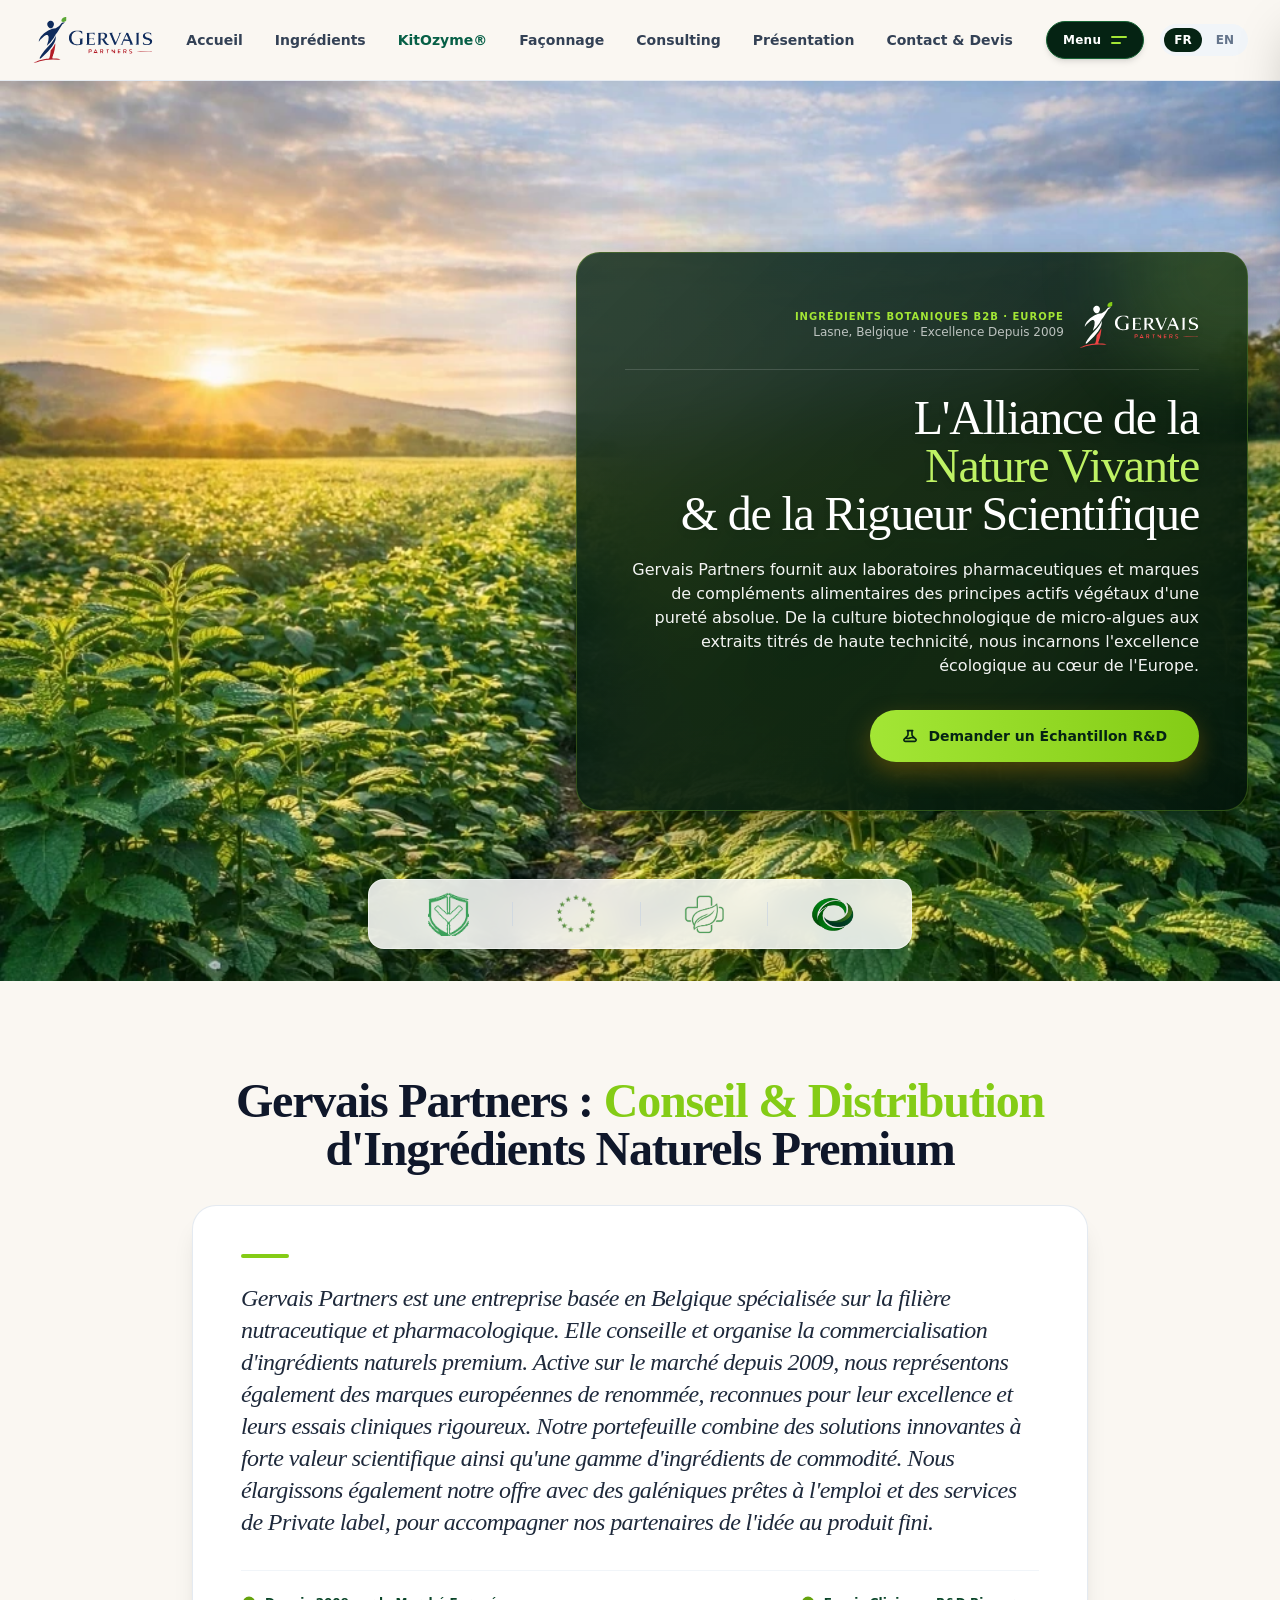
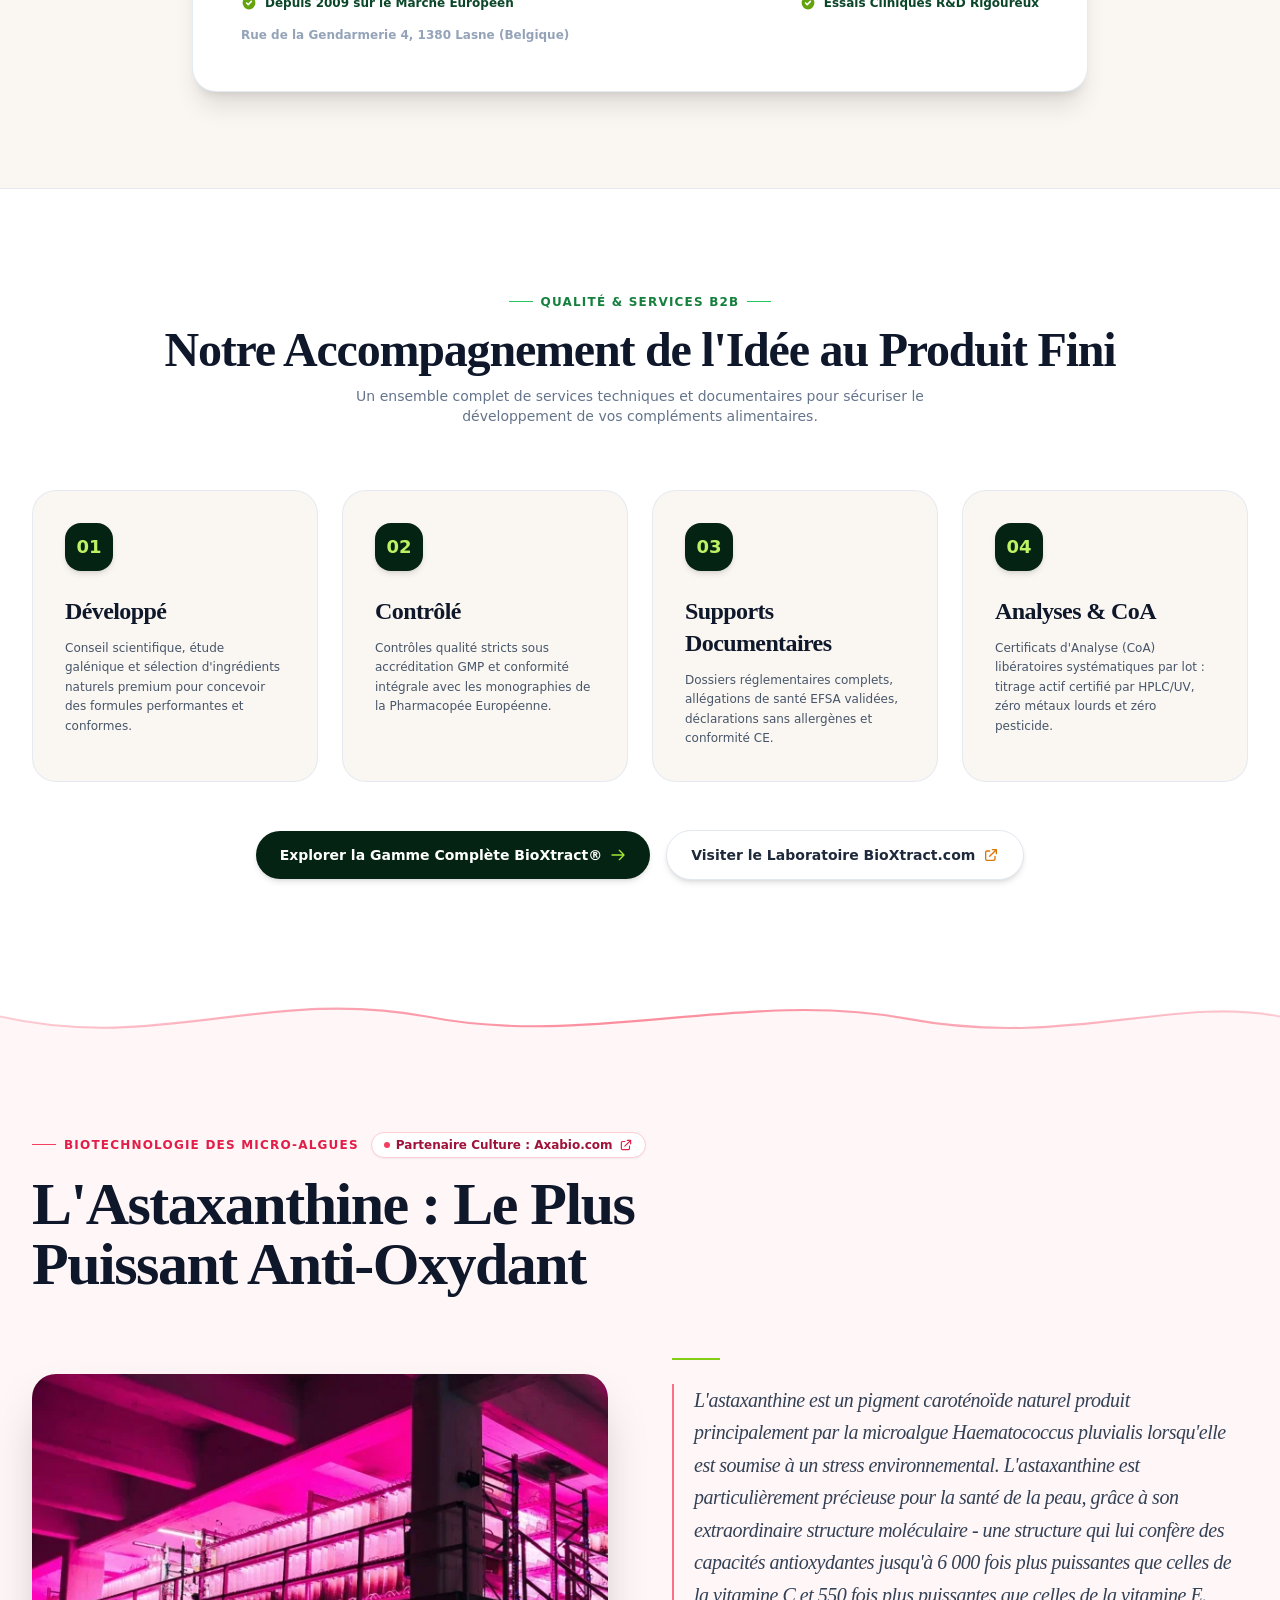
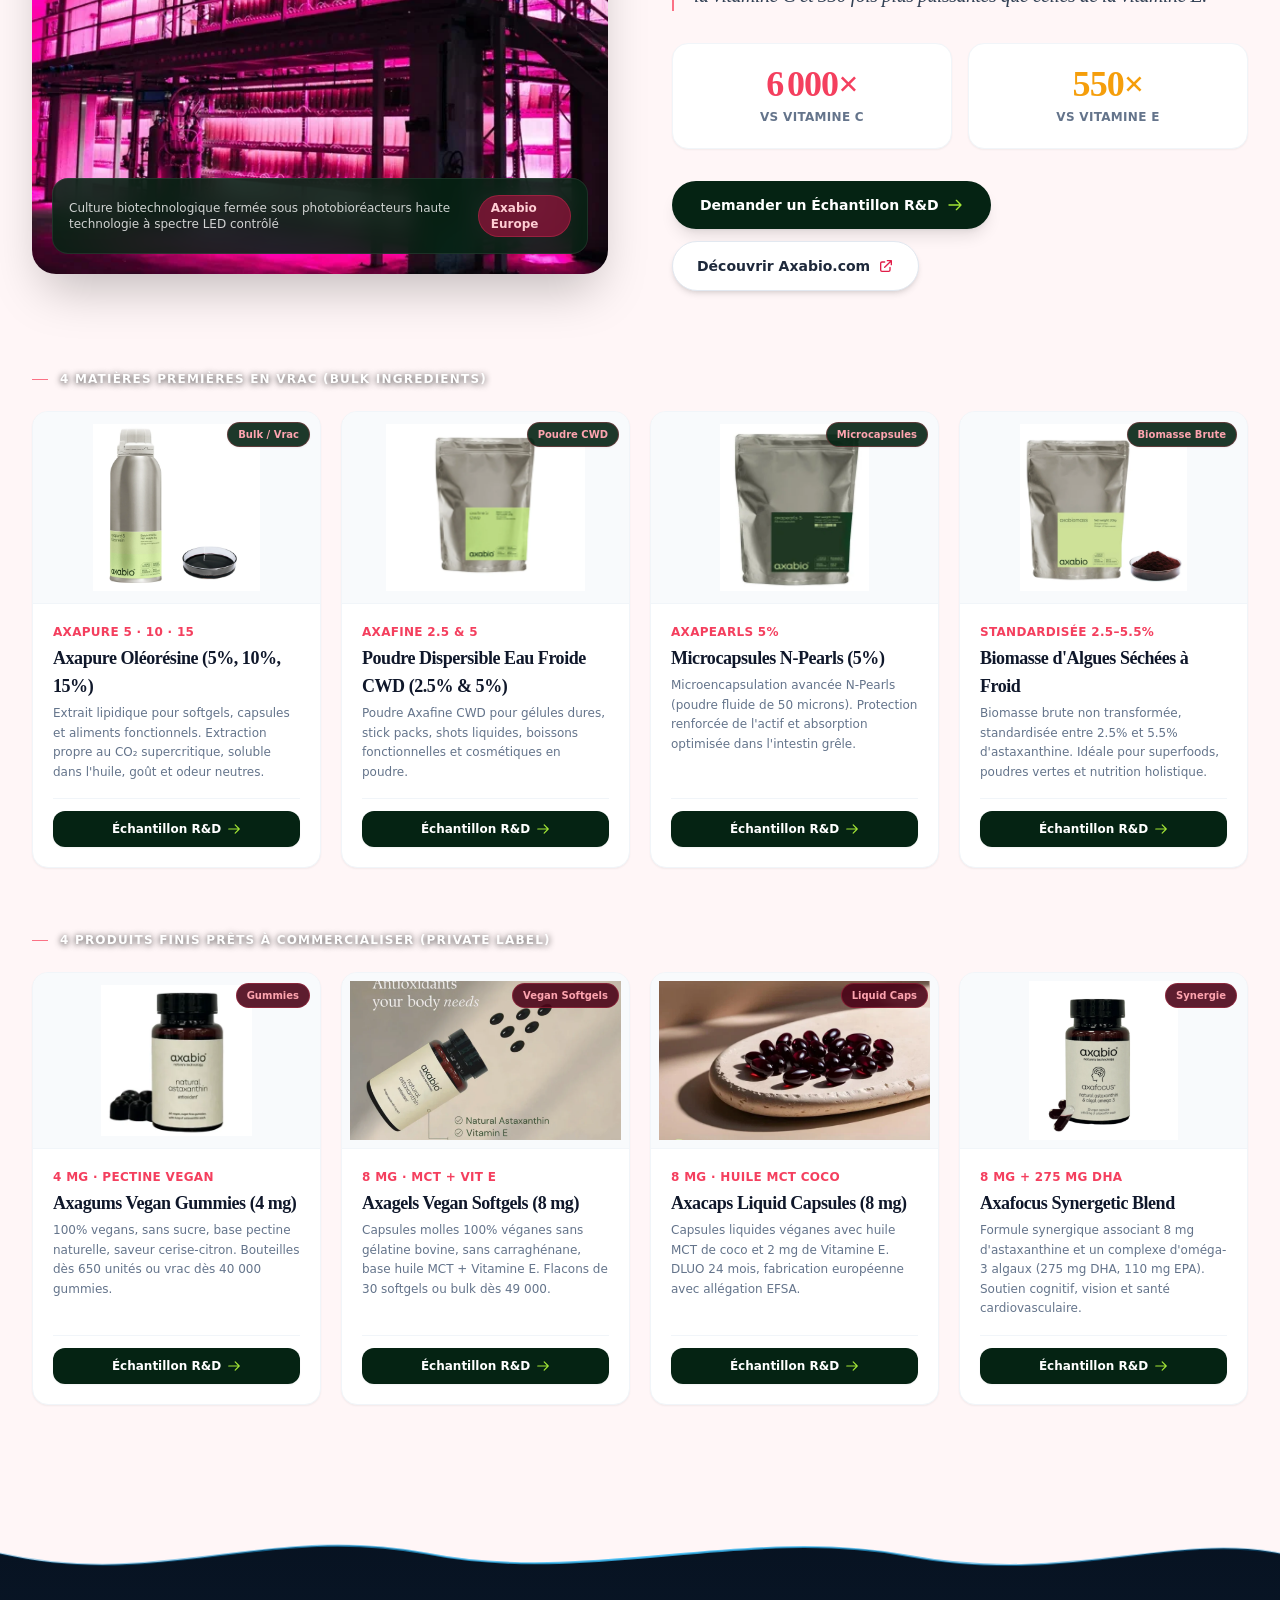
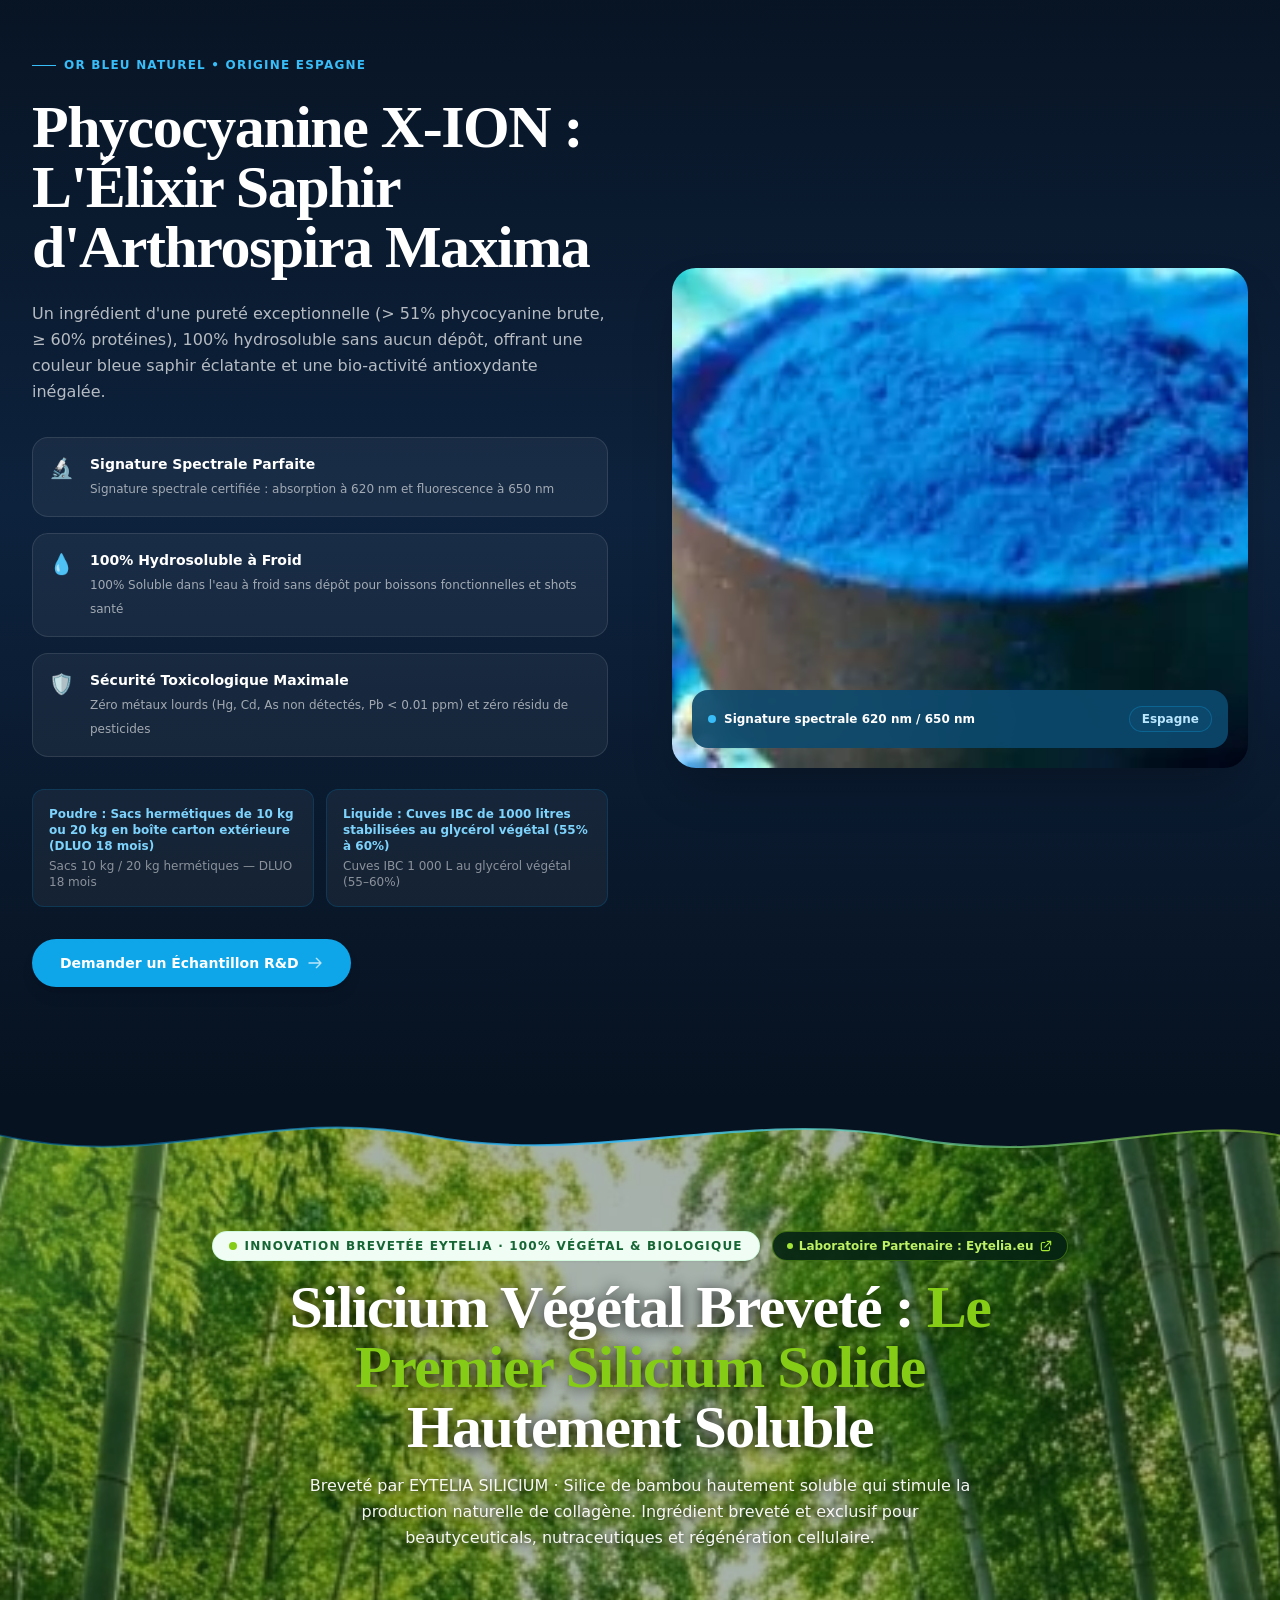
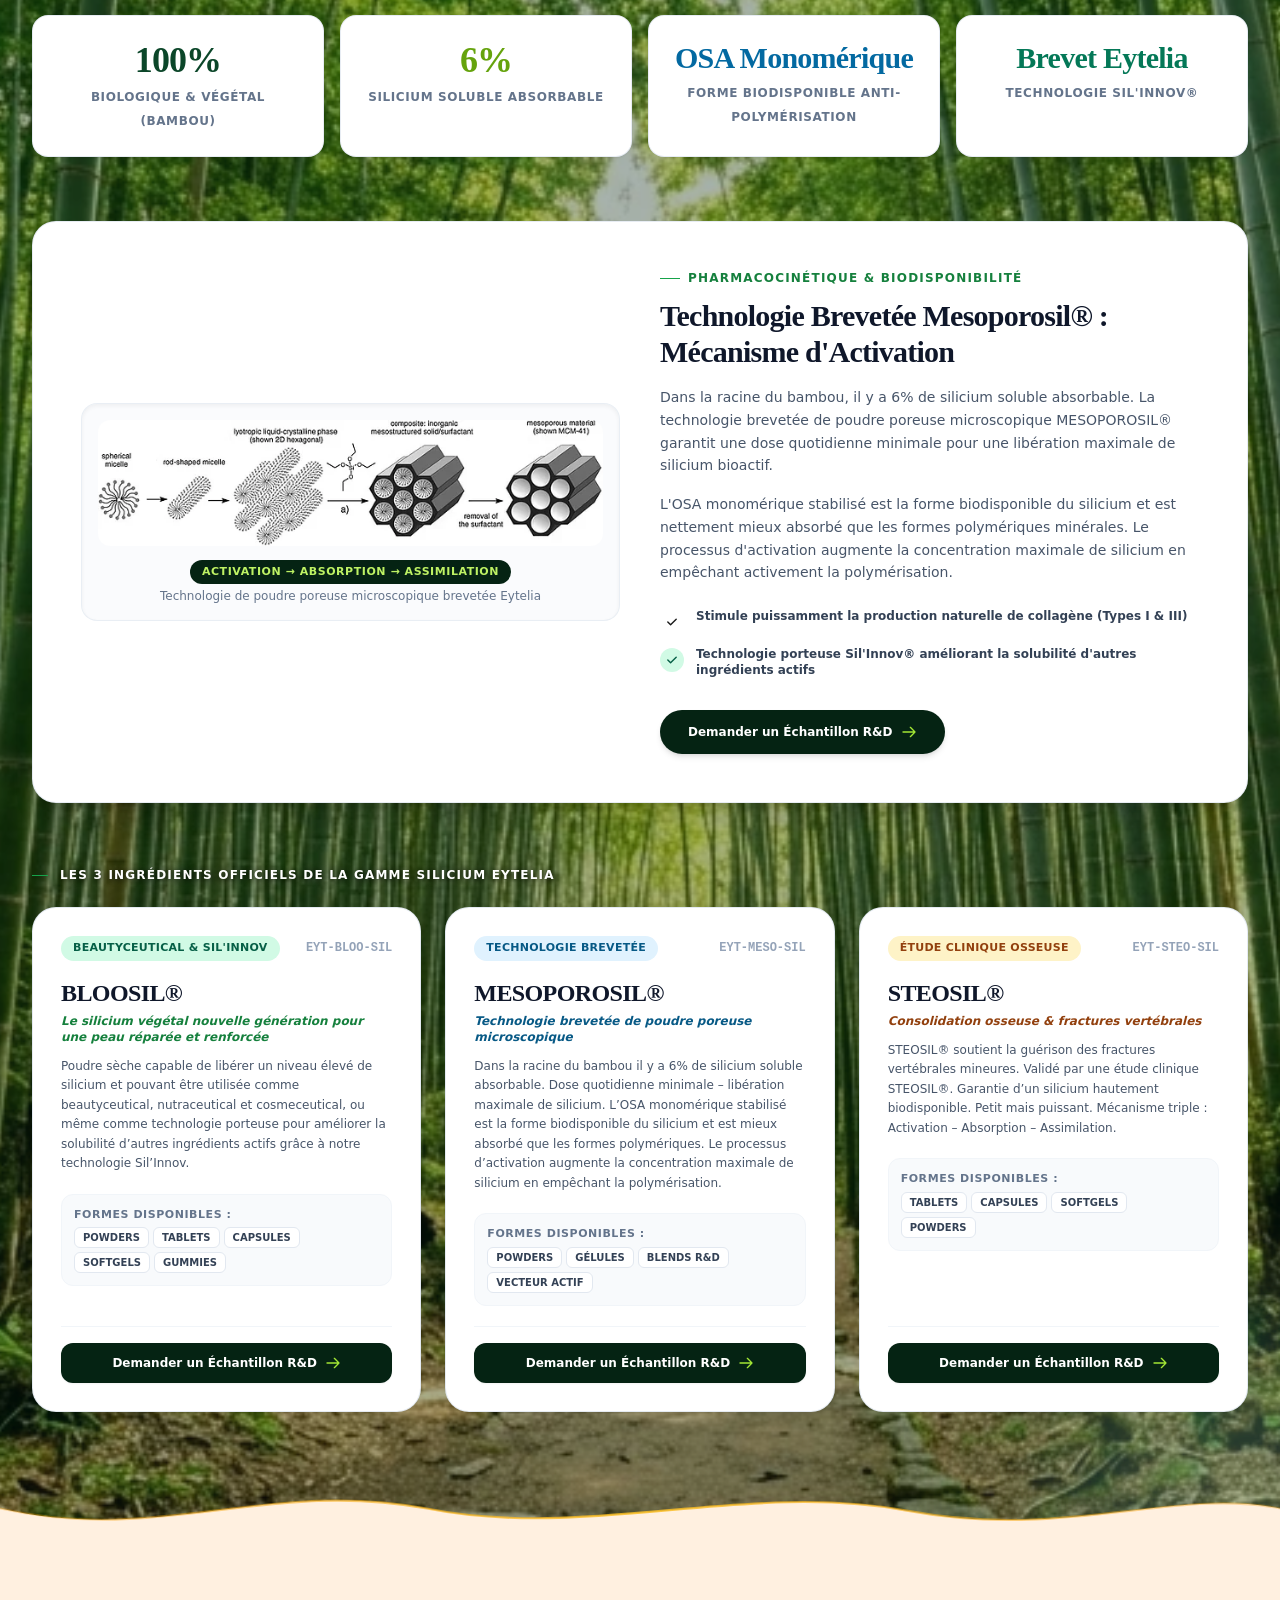
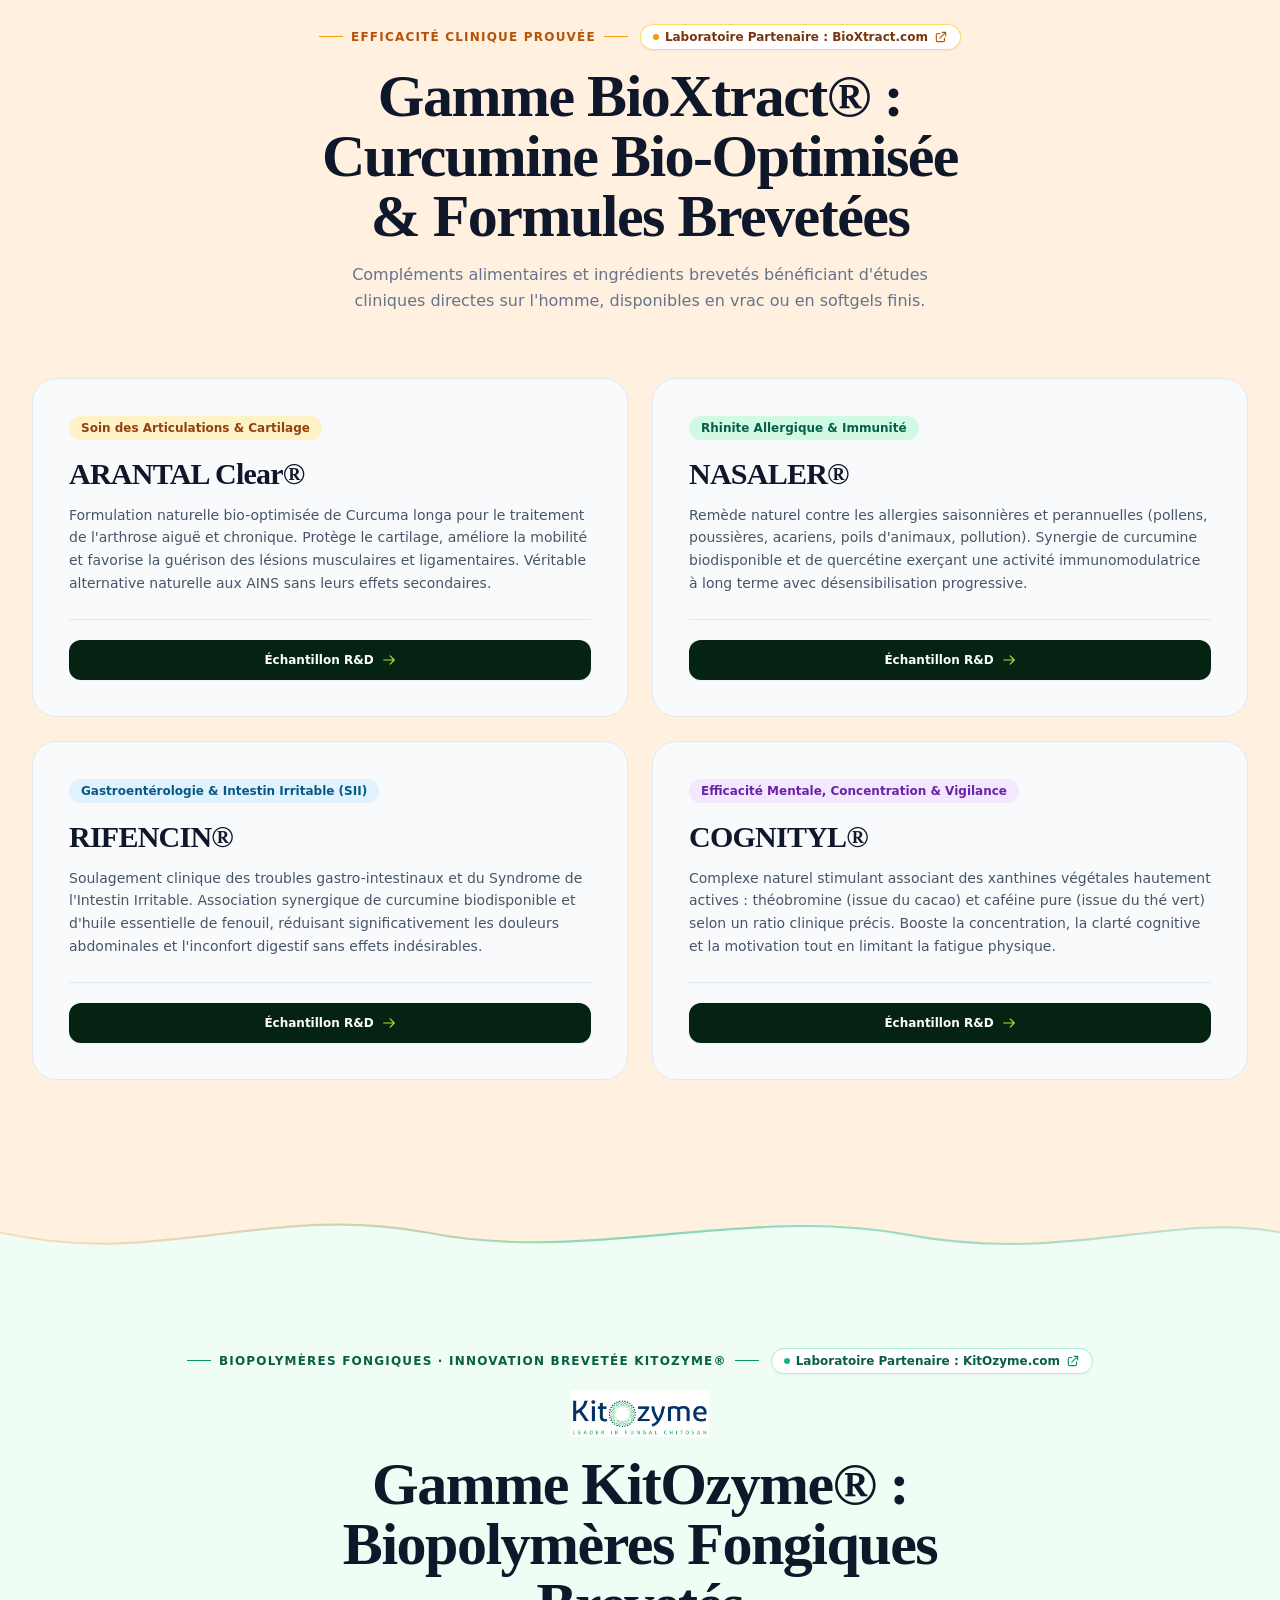
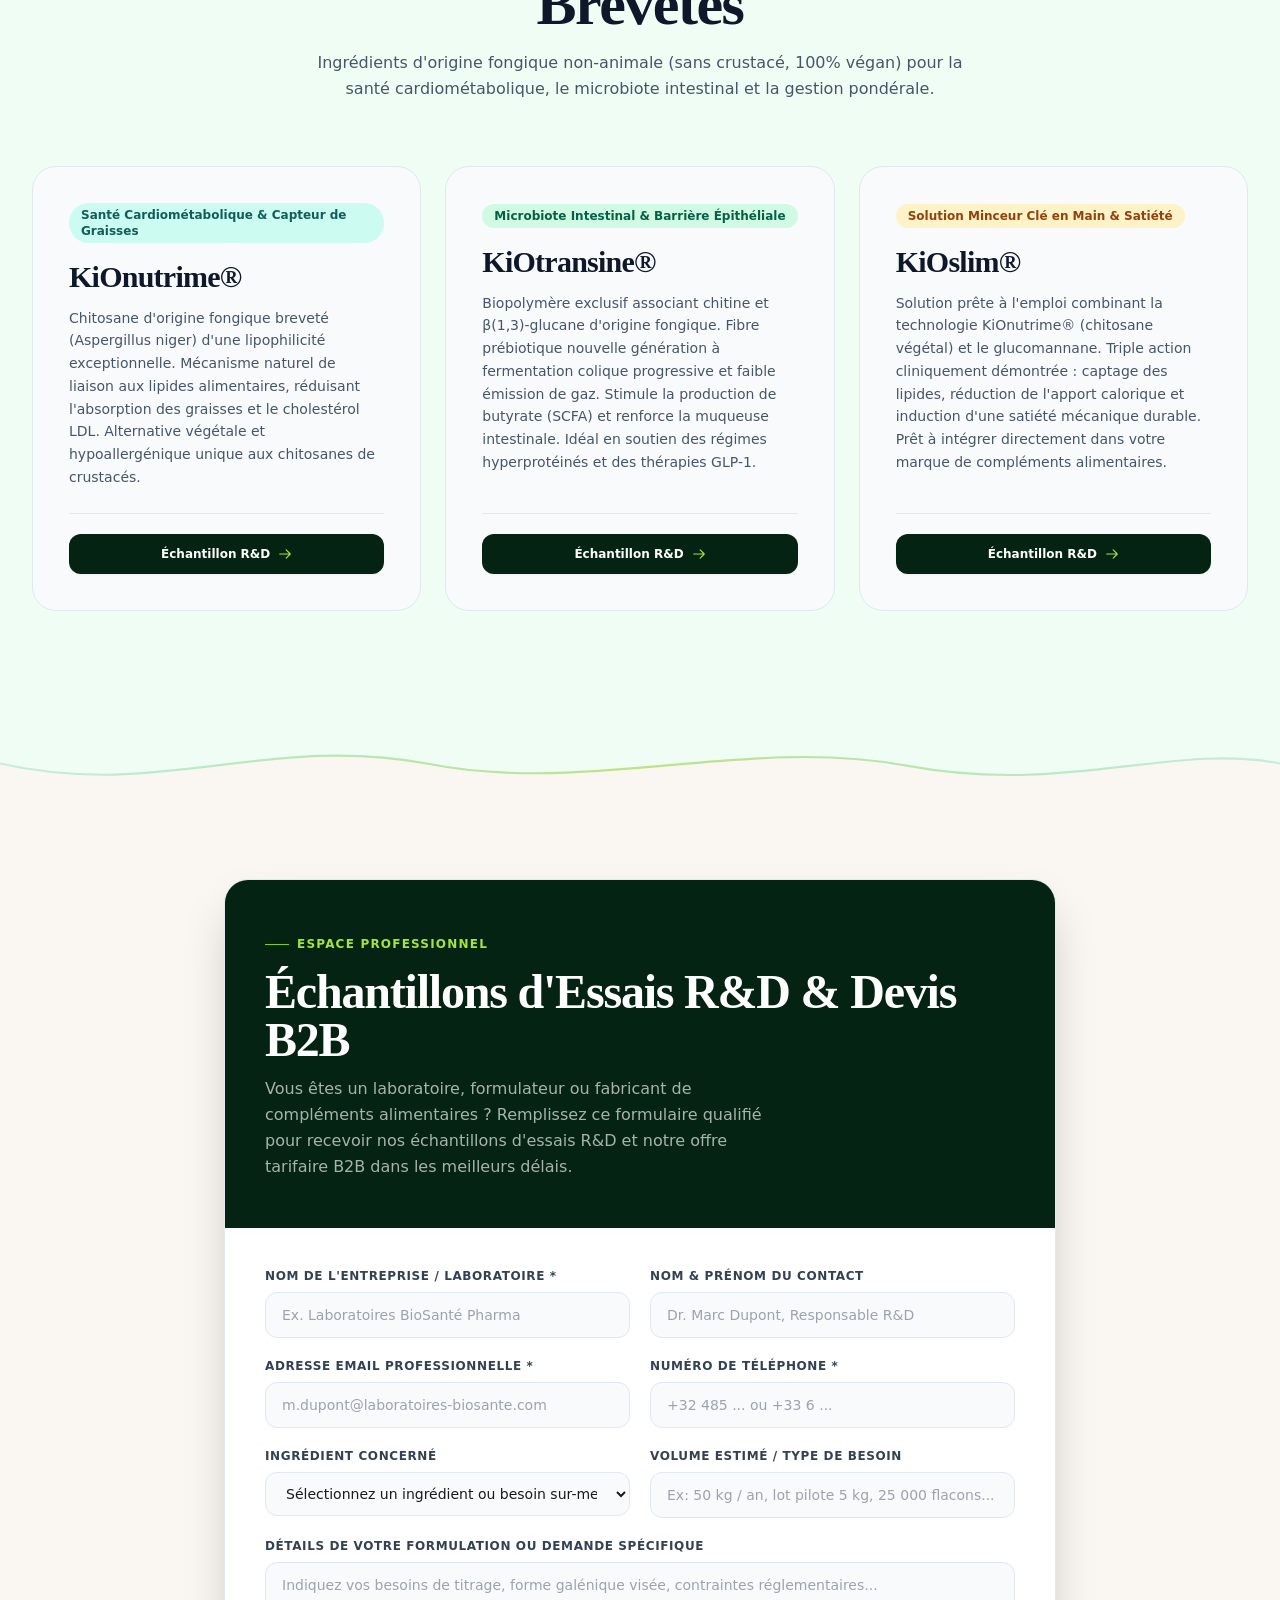
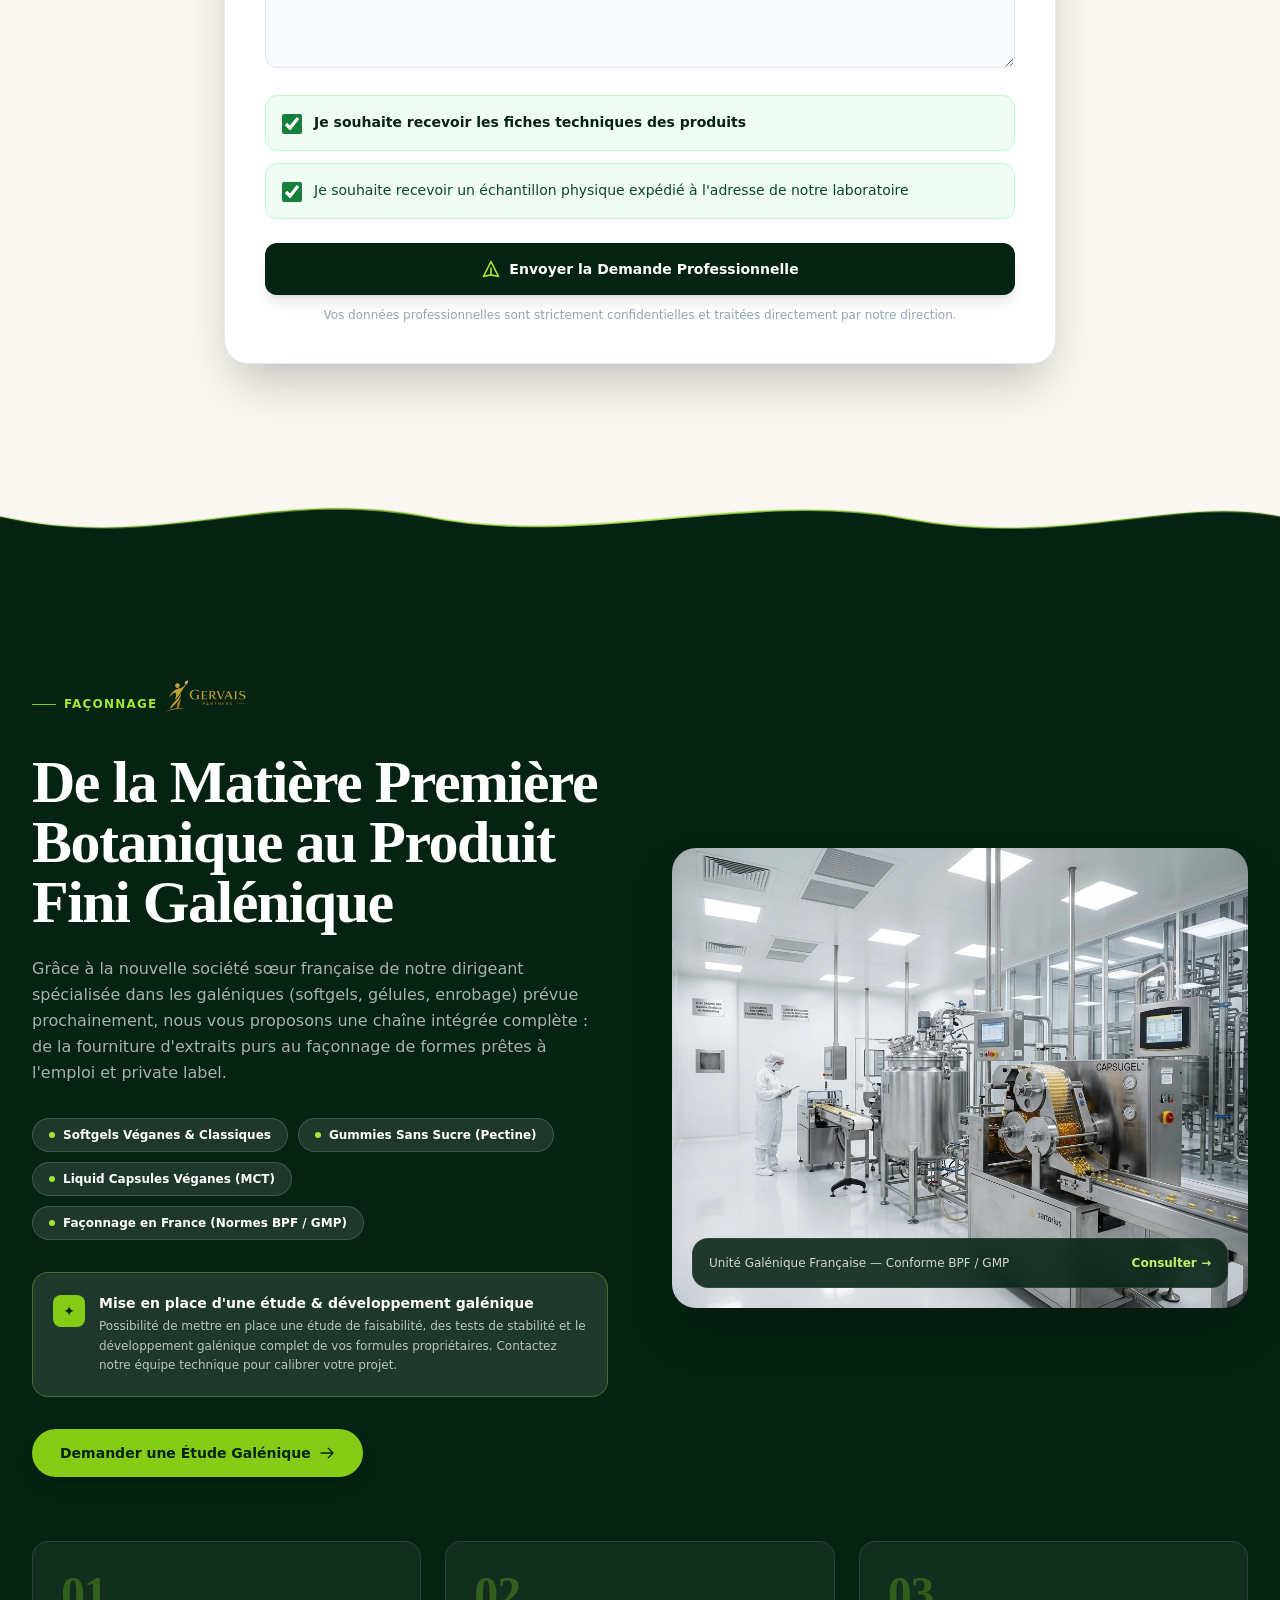
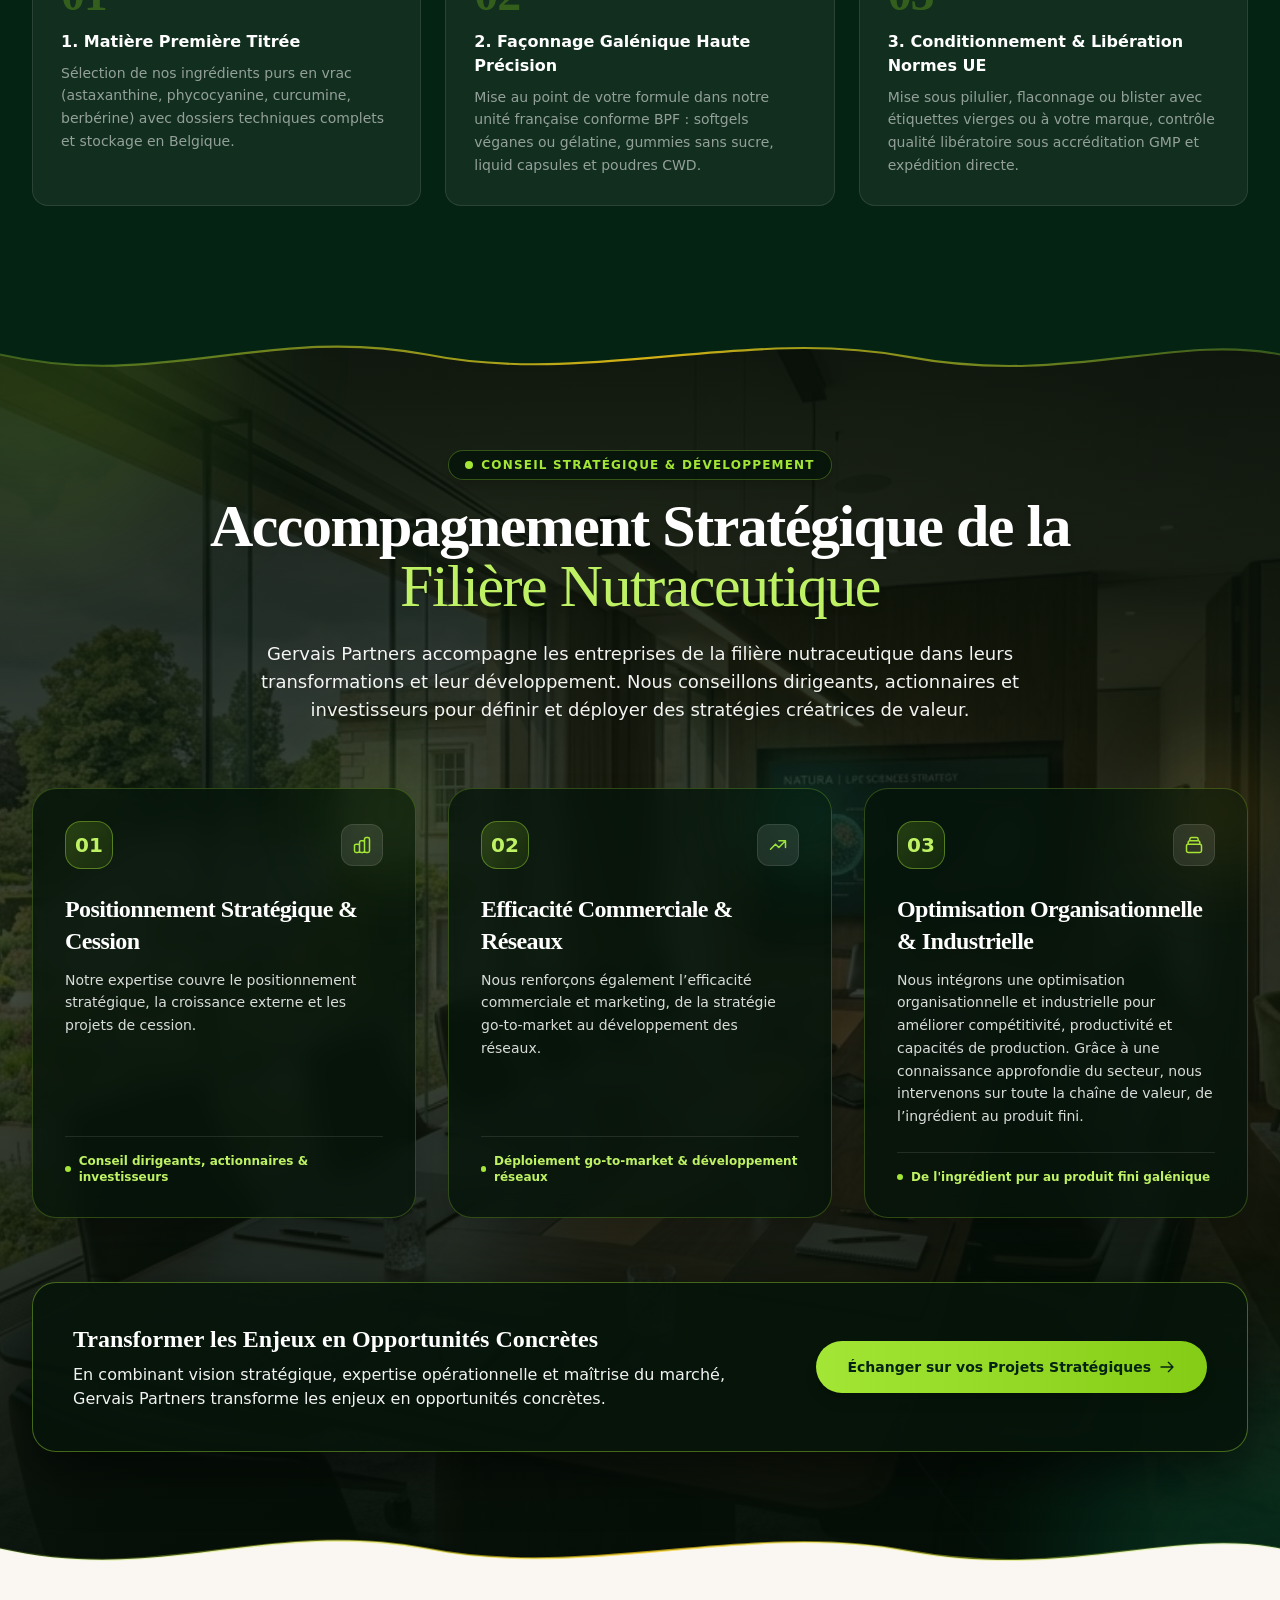
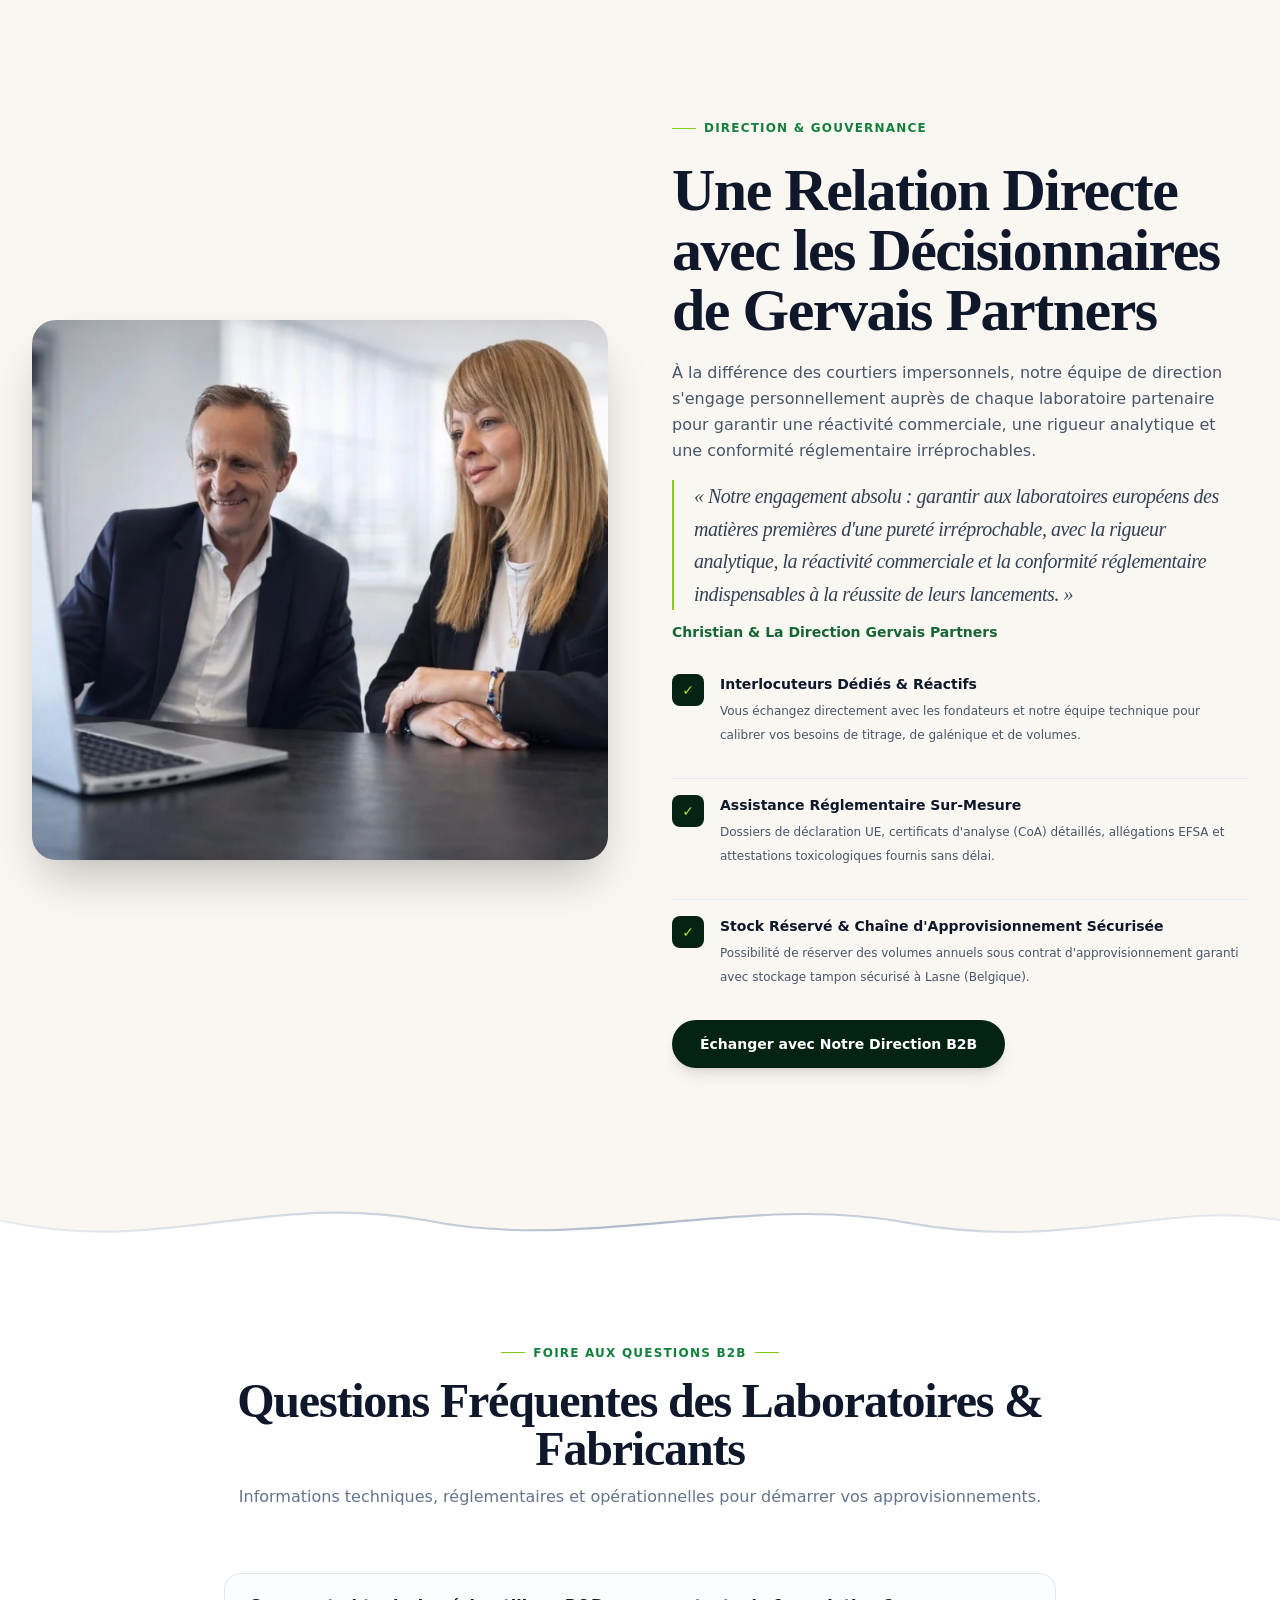
==== commit 6584452b: "style: harmonisation kitozyme sur modele rifencin et suppression boutons tds" ====
--- a/index.html
+++ b/index.html
@@ -1334,7 +1334,7 @@
             </div>
             <a href="https://kitozyme.com" target="_blank" rel="noopener noreferrer" class="inline-flex items-center gap-1.5 px-3 py-1 rounded-full text-xs font-bold bg-white text-emerald-800 hover:bg-emerald-950 hover:text-white border border-emerald-200 transition-all shadow-sm group" title="Visiter le site officiel de KitOzyme">
               <span class="w-1.5 h-1.5 rounded-full bg-emerald-500 animate-pulse"></span>
-              <span>Partenaire Brevets : <strong>KitOzyme.com</strong></span>
+              <span>Laboratoire Partenaire : <strong>KitOzyme.com</strong></span>
               <svg class="w-3.5 h-3.5 text-emerald-600 group-hover:text-white transition-transform group-hover:translate-x-0.5 group-hover:-translate-y-0.5" fill="none" stroke="currentColor" viewBox="0 0 24 24"><path stroke-linecap="round" stroke-linejoin="round" stroke-width="2" d="M10 6H6a2 2 0 00-2 2v10a2 2 0 002 2h10a2 2 0 002-2v-4M14 4h6m0 0v6m0-6L10 14"/></svg>
             </a>
           </div>
@@ -1349,132 +1349,56 @@
           <p class="text-slate-600 text-base leading-relaxed mt-4 max-w-2xl mx-auto" data-i18n="kitozymeSection.subtitle">
             Ingrédients d'origine fongique non-animale (sans crustacé, 100% végan) pour la santé cardiométabolique, le microbiote intestinal et la gestion pondérale.
           </p>
-
-          <!-- Key Highlights Pills -->
-          <div class="flex flex-wrap items-center justify-center gap-2 mt-6">
-            <span class="bg-white/80 border border-emerald-200 text-emerald-900 text-xs font-semibold px-3.5 py-1 rounded-full shadow-sm">🌱 100% Végétal &amp; Non-Animal</span>
-            <span class="bg-white/80 border border-emerald-200 text-emerald-900 text-xs font-semibold px-3.5 py-1 rounded-full shadow-sm">🛡️ Garanti Zéro Allergène Crustacé</span>
-            <span class="bg-white/80 border border-emerald-200 text-emerald-900 text-xs font-semibold px-3.5 py-1 rounded-full shadow-sm">🔬 Brevets Mondiaux &amp; Essais Cliniques</span>
-            <span class="bg-white/80 border border-emerald-200 text-emerald-900 text-xs font-semibold px-3.5 py-1 rounded-full shadow-sm">✨ Accompagnement GLP-1 &amp; Satiété</span>
-          </div>
-        </div>
-
-        <!-- 3 Products Grid -->
-        <div class="grid grid-cols-1 md:grid-cols-3 gap-8 mb-16">
+        </div>
+
+        <!-- 3 Products Grid (Exactement comme RIFENCIN & COGNITYL) -->
+        <div class="grid grid-cols-1 md:grid-cols-3 gap-6">
 
           <!-- Product 1: KiOnutrime -->
-          <div class="bg-white border border-emerald-100/80 rounded-3xl p-8 flex flex-col justify-between shadow-sm hover:shadow-xl hover:-translate-y-1.5 transition-all duration-300 reveal delay-100 group">
+          <div class="bx-card bg-slate-50 border border-slate-200 rounded-3xl p-9 flex flex-col justify-between hover:border-slate-300 transition-colors reveal delay-100 group">
             <div>
-              <div class="flex items-center justify-between mb-4">
-                <span class="inline-block bg-teal-50 border border-teal-200/60 text-teal-800 text-xs font-bold px-3 py-1 rounded-full" data-i18n="kitozymeSection.p1_claim">Santé Cardiométabolique</span>
-                <span class="text-[11px] font-bold text-slate-400 uppercase tracking-wider">Matière Pure</span>
-              </div>
-              <h3 class="display text-3xl font-bold text-slate-900 mb-2 group-hover:text-emerald-800 transition-colors" data-i18n="kitozymeSection.p1_name">KiOnutrime®</h3>
-              <p class="text-xs font-semibold text-emerald-700 mb-3">Chitosane d'origine fongique breveté (Aspergillus niger)</p>
-              <p class="text-xs text-slate-600 leading-relaxed mb-4" data-i18n="kitozymeSection.p1_desc">
-                Chitosane d'origine fongique breveté d'une lipophilicité exceptionnelle. Mécanisme naturel de liaison aux graisses alimentaires, réduisant l'absorption des lipides et le cholestérol LDL. Alternative végétale et hypoallergénique unique aux chitosanes de crustacés.
-              </p>
-              <div class="bg-emerald-50/60 rounded-xl p-3 border border-emerald-100/60 text-xs text-slate-600 mb-4 space-y-1">
-                <div class="flex items-center gap-1.5 font-medium text-emerald-900"><svg class="w-3.5 h-3.5 text-emerald-600" fill="currentColor" viewBox="0 0 20 20"><path fill-rule="evenodd" d="M16.707 5.293a1 1 0 010 1.414l-8 8a1 1 0 01-1.414 0l-4-4a1 1 0 011.414-1.414L8 12.586l7.293-7.293a1 1 0 011.414 0z" clip-rule="evenodd"/></svg>Capteur de lipides à haute capacité</div>
-                <div class="flex items-center gap-1.5 font-medium text-emerald-900"><svg class="w-3.5 h-3.5 text-emerald-600" fill="currentColor" viewBox="0 0 20 20"><path fill-rule="evenodd" d="M16.707 5.293a1 1 0 010 1.414l-8 8a1 1 0 01-1.414 0l-4-4a1 1 0 011.414-1.414L8 12.586l7.293-7.293a1 1 0 011.414 0z" clip-rule="evenodd"/></svg>Soutien du cholestérol LDL & gestion pondérale</div>
-                <div class="flex items-center gap-1.5 font-medium text-emerald-900"><svg class="w-3.5 h-3.5 text-emerald-600" fill="currentColor" viewBox="0 0 20 20"><path fill-rule="evenodd" d="M16.707 5.293a1 1 0 010 1.414l-8 8a1 1 0 01-1.414 0l-4-4a1 1 0 011.414-1.414L8 12.586l7.293-7.293a1 1 0 011.414 0z" clip-rule="evenodd"/></svg>100% sans allergène de crustacé</div>
-              </div>
-            </div>
-            <div class="pt-4 border-t border-slate-100 grid grid-cols-2 gap-2.5">
-              <button onclick="openTdsModal('kionutrime')" class="bg-slate-100 hover:bg-slate-200 text-slate-800 text-xs font-bold py-2.5 px-2 rounded-xl transition flex items-center justify-center gap-1">
-                <svg class="w-3.5 h-3.5 text-emerald-700" fill="none" stroke="currentColor" viewBox="0 0 24 24"><path stroke-linecap="round" stroke-linejoin="round" stroke-width="2" d="M9 12h6m-6 4h6m2 5H7a2 2 0 01-2-2V5a2 2 0 012-2h5.586a1 1 0 01.707.293l5.414 5.414a1 1 0 01.293.707V19a2 2 0 01-2 2z"/></svg>
-                <span>Fiche TDS</span>
-              </button>
-              <button onclick="requestProductSample('kionutrime')" class="bg-forest-950 hover:bg-forest-800 text-white text-xs font-bold py-2.5 px-2 rounded-xl transition shadow-sm flex items-center justify-center gap-1">
-                <span>Échantillon</span>
+              <span class="inline-block bg-teal-100 text-teal-800 text-xs font-bold px-3 py-1 rounded-full mb-4" data-i18n="kitozymeSection.p1_claim">Santé Cardiométabolique &amp; Gestion du Poids</span>
+              <h3 class="display text-3xl font-bold text-slate-900 mb-3" data-i18n="kitozymeSection.p1_name">KiOnutrime®</h3>
+              <p class="text-sm text-slate-600 leading-relaxed" data-i18n="kitozymeSection.p1_desc">Chitosane d'origine fongique breveté (Aspergillus niger) d'une lipophilicité exceptionnelle. Mécanisme naturel de liaison aux graisses alimentaires, réduisant l'absorption lipidique et le cholestérol LDL. Alternative végétale et hypoallergénique unique aux chitosanes de crustacés.</p>
+            </div>
+            <div class="mt-6 pt-5 border-t border-slate-200">
+              <button onclick="requestProductSample('kionutrime')" class="w-full bg-forest-950 hover:bg-forest-800 text-white text-xs font-bold py-3 px-4 rounded-xl transition flex items-center justify-center gap-2 shadow-sm">
+                <span>Échantillon R&amp;D</span>
                 <svg class="w-3.5 h-3.5 text-limegold-400" fill="none" stroke="currentColor" viewBox="0 0 24 24"><path stroke-linecap="round" stroke-linejoin="round" stroke-width="2" d="M14 5l7 7m0 0l-7 7m7-7H3"/></svg>
               </button>
             </div>
           </div>
 
           <!-- Product 2: KiOtransine -->
-          <div class="bg-white border border-emerald-100/80 rounded-3xl p-8 flex flex-col justify-between shadow-sm hover:shadow-xl hover:-translate-y-1.5 transition-all duration-300 reveal delay-200 group">
+          <div class="bx-card bg-slate-50 border border-slate-200 rounded-3xl p-9 flex flex-col justify-between hover:border-slate-300 transition-colors reveal delay-200 group">
             <div>
-              <div class="flex items-center justify-between mb-4">
-                <span class="inline-block bg-emerald-50 border border-emerald-200/60 text-emerald-800 text-xs font-bold px-3 py-1 rounded-full" data-i18n="kitozymeSection.p2_claim">Microbiote & Barrière Intestinale</span>
-                <span class="text-[11px] font-bold text-slate-400 uppercase tracking-wider">Prébiotique</span>
-              </div>
-              <h3 class="display text-3xl font-bold text-slate-900 mb-2 group-hover:text-emerald-800 transition-colors" data-i18n="kitozymeSection.p2_name">KiOtransine®</h3>
-              <p class="text-xs font-semibold text-emerald-700 mb-3">Chitine-Glucane fongique breveté (Chitine + β(1,3)-Glucane)</p>
-              <p class="text-xs text-slate-600 leading-relaxed mb-4" data-i18n="kitozymeSection.p2_desc">
-                Biopolymère exclusif combinant chitine et bêta-(1,3)-glucane d'origine fongique. Fibre prébiotique nouvelle génération à fermentation colique progressive et faible émission de gaz. Stimule la production de butyrate (SCFA) et renforce la muqueuse intestinale. Idéal en soutien des régimes hyperprotéinés et des thérapies GLP-1.
-              </p>
-              <div class="bg-emerald-50/60 rounded-xl p-3 border border-emerald-100/60 text-xs text-slate-600 mb-4 space-y-1">
-                <div class="flex items-center gap-1.5 font-medium text-emerald-900"><svg class="w-3.5 h-3.5 text-emerald-600" fill="currentColor" viewBox="0 0 20 20"><path fill-rule="evenodd" d="M16.707 5.293a1 1 0 010 1.414l-8 8a1 1 0 01-1.414 0l-4-4a1 1 0 011.414-1.414L8 12.586l7.293-7.293a1 1 0 011.414 0z" clip-rule="evenodd"/></svg>Fermentation progressive à faible inconfort gazeux</div>
-                <div class="flex items-center gap-1.5 font-medium text-emerald-900"><svg class="w-3.5 h-3.5 text-emerald-600" fill="currentColor" viewBox="0 0 20 20"><path fill-rule="evenodd" d="M16.707 5.293a1 1 0 010 1.414l-8 8a1 1 0 01-1.414 0l-4-4a1 1 0 011.414-1.414L8 12.586l7.293-7.293a1 1 0 011.414 0z" clip-rule="evenodd"/></svg>Stimule la synthèse de butyrate & intégrité épithéliale</div>
-                <div class="flex items-center gap-1.5 font-medium text-emerald-900"><svg class="w-3.5 h-3.5 text-emerald-600" fill="currentColor" viewBox="0 0 20 20"><path fill-rule="evenodd" d="M16.707 5.293a1 1 0 010 1.414l-8 8a1 1 0 01-1.414 0l-4-4a1 1 0 011.414-1.414L8 12.586l7.293-7.293a1 1 0 011.414 0z" clip-rule="evenodd"/></svg>Idéal en soutien nutritionnel GLP-1 & hyperprotéiné</div>
-              </div>
-            </div>
-            <div class="pt-4 border-t border-slate-100 grid grid-cols-2 gap-2.5">
-              <button onclick="openTdsModal('kiotransine')" class="bg-slate-100 hover:bg-slate-200 text-slate-800 text-xs font-bold py-2.5 px-2 rounded-xl transition flex items-center justify-center gap-1">
-                <svg class="w-3.5 h-3.5 text-emerald-700" fill="none" stroke="currentColor" viewBox="0 0 24 24"><path stroke-linecap="round" stroke-linejoin="round" stroke-width="2" d="M9 12h6m-6 4h6m2 5H7a2 2 0 01-2-2V5a2 2 0 012-2h5.586a1 1 0 01.707.293l5.414 5.414a1 1 0 01.293.707V19a2 2 0 01-2 2z"/></svg>
-                <span>Fiche TDS</span>
-              </button>
-              <button onclick="requestProductSample('kiotransine')" class="bg-forest-950 hover:bg-forest-800 text-white text-xs font-bold py-2.5 px-2 rounded-xl transition shadow-sm flex items-center justify-center gap-1">
-                <span>Échantillon</span>
+              <span class="inline-block bg-emerald-100 text-emerald-800 text-xs font-bold px-3 py-1 rounded-full mb-4" data-i18n="kitozymeSection.p2_claim">Microbiote Intestinal &amp; Barrière Épithéliale</span>
+              <h3 class="display text-3xl font-bold text-slate-900 mb-3" data-i18n="kitozymeSection.p2_name">KiOtransine®</h3>
+              <p class="text-sm text-slate-600 leading-relaxed" data-i18n="kitozymeSection.p2_desc">Biopolymère exclusif associant chitine et β(1,3)-glucane d'origine fongique. Fibre prébiotique nouvelle génération à fermentation colique progressive et faible émission de gaz. Stimule la production de butyrate (SCFA) et renforce la muqueuse intestinale. Idéal en soutien des régimes hyperprotéinés et des thérapies GLP-1.</p>
+            </div>
+            <div class="mt-6 pt-5 border-t border-slate-200">
+              <button onclick="requestProductSample('kiotransine')" class="w-full bg-forest-950 hover:bg-forest-800 text-white text-xs font-bold py-3 px-4 rounded-xl transition flex items-center justify-center gap-2 shadow-sm">
+                <span>Échantillon R&amp;D</span>
                 <svg class="w-3.5 h-3.5 text-limegold-400" fill="none" stroke="currentColor" viewBox="0 0 24 24"><path stroke-linecap="round" stroke-linejoin="round" stroke-width="2" d="M14 5l7 7m0 0l-7 7m7-7H3"/></svg>
               </button>
             </div>
           </div>
 
           <!-- Product 3: KiOslim -->
-          <div class="bg-white border border-emerald-100/80 rounded-3xl p-8 flex flex-col justify-between shadow-sm hover:shadow-xl hover:-translate-y-1.5 transition-all duration-300 reveal delay-300 group">
+          <div class="bx-card bg-slate-50 border border-slate-200 rounded-3xl p-9 flex flex-col justify-between hover:border-slate-300 transition-colors reveal delay-300 group">
             <div>
-              <div class="flex items-center justify-between mb-4">
-                <span class="inline-block bg-amber-50 border border-amber-200/60 text-amber-800 text-xs font-bold px-3 py-1 rounded-full" data-i18n="kitozymeSection.p3_claim">Solution Minceur Clé en Main</span>
-                <span class="text-[11px] font-bold text-slate-400 uppercase tracking-wider">Formule Prête</span>
-              </div>
-              <h3 class="display text-3xl font-bold text-slate-900 mb-2 group-hover:text-emerald-800 transition-colors" data-i18n="kitozymeSection.p3_name">KiOslim®</h3>
-              <p class="text-xs font-semibold text-emerald-700 mb-3">Synergie KiOnutrime® + Glucomannane (Formulation prête à l'emploi)</p>
-              <p class="text-xs text-slate-600 leading-relaxed mb-4" data-i18n="kitozymeSection.p3_desc">
-                Solution prête à l'emploi combinant la technologie KiOnutrime® (chitosane végétal) et le glucomannane. Triple action cliniquement démontrée : captage des lipides, réduction de l'apport calorique et induction d'une satiété mécanique durable. Prêt à intégrer directement dans votre gamme commerciale.
-              </p>
-              <div class="bg-emerald-50/60 rounded-xl p-3 border border-emerald-100/60 text-xs text-slate-600 mb-4 space-y-1">
-                <div class="flex items-center gap-1.5 font-medium text-emerald-900"><svg class="w-3.5 h-3.5 text-emerald-600" fill="currentColor" viewBox="0 0 20 20"><path fill-rule="evenodd" d="M16.707 5.293a1 1 0 010 1.414l-8 8a1 1 0 01-1.414 0l-4-4a1 1 0 011.414-1.414L8 12.586l7.293-7.293a1 1 0 011.414 0z" clip-rule="evenodd"/></svg>Triple action : fixation lipides, satiété & calories</div>
-                <div class="flex items-center gap-1.5 font-medium text-emerald-900"><svg class="w-3.5 h-3.5 text-emerald-600" fill="currentColor" viewBox="0 0 20 20"><path fill-rule="evenodd" d="M16.707 5.293a1 1 0 010 1.414l-8 8a1 1 0 01-1.414 0l-4-4a1 1 0 011.414-1.414L8 12.586l7.293-7.293a1 1 0 011.414 0z" clip-rule="evenodd"/></svg>Prêt à conditionner sous votre marque (sticks/gélules)</div>
-                <div class="flex items-center gap-1.5 font-medium text-emerald-900"><svg class="w-3.5 h-3.5 text-emerald-600" fill="currentColor" viewBox="0 0 20 20"><path fill-rule="evenodd" d="M16.707 5.293a1 1 0 010 1.414l-8 8a1 1 0 01-1.414 0l-4-4a1 1 0 011.414-1.414L8 12.586l7.293-7.293a1 1 0 011.414 0z" clip-rule="evenodd"/></svg>Allégations de santé EFSA autorisées</div>
-              </div>
-            </div>
-            <div class="pt-4 border-t border-slate-100 grid grid-cols-2 gap-2.5">
-              <button onclick="openTdsModal('kioslim')" class="bg-slate-100 hover:bg-slate-200 text-slate-800 text-xs font-bold py-2.5 px-2 rounded-xl transition flex items-center justify-center gap-1">
-                <svg class="w-3.5 h-3.5 text-emerald-700" fill="none" stroke="currentColor" viewBox="0 0 24 24"><path stroke-linecap="round" stroke-linejoin="round" stroke-width="2" d="M9 12h6m-6 4h6m2 5H7a2 2 0 01-2-2V5a2 2 0 012-2h5.586a1 1 0 01.707.293l5.414 5.414a1 1 0 01.293.707V19a2 2 0 01-2 2z"/></svg>
-                <span>Fiche TDS</span>
-              </button>
-              <button onclick="requestProductSample('kioslim')" class="bg-forest-950 hover:bg-forest-800 text-white text-xs font-bold py-2.5 px-2 rounded-xl transition shadow-sm flex items-center justify-center gap-1">
-                <span>Échantillon</span>
+              <span class="inline-block bg-amber-100 text-amber-800 text-xs font-bold px-3 py-1 rounded-full mb-4" data-i18n="kitozymeSection.p3_claim">Solution Minceur Clé en Main &amp; Satiété</span>
+              <h3 class="display text-3xl font-bold text-slate-900 mb-3" data-i18n="kitozymeSection.p3_name">KiOslim®</h3>
+              <p class="text-sm text-slate-600 leading-relaxed" data-i18n="kitozymeSection.p3_desc">Solution prête à l'emploi combinant la technologie KiOnutrime® (chitosane végétal) et le glucomannane. Triple action cliniquement démontrée : captage des lipides, réduction de l'apport calorique et induction d'une satiété mécanique durable. Prêt à intégrer directement dans votre marque de compléments alimentaires.</p>
+            </div>
+            <div class="mt-6 pt-5 border-t border-slate-200">
+              <button onclick="requestProductSample('kioslim')" class="w-full bg-forest-950 hover:bg-forest-800 text-white text-xs font-bold py-3 px-4 rounded-xl transition flex items-center justify-center gap-2 shadow-sm">
+                <span>Échantillon R&amp;D</span>
                 <svg class="w-3.5 h-3.5 text-limegold-400" fill="none" stroke="currentColor" viewBox="0 0 24 24"><path stroke-linecap="round" stroke-linejoin="round" stroke-width="2" d="M14 5l7 7m0 0l-7 7m7-7H3"/></svg>
               </button>
             </div>
           </div>
 
-        </div>
-
-        <!-- Bottom Action / Partner Link Banner -->
-        <div class="bg-white rounded-3xl p-6 sm:p-8 border border-emerald-100 shadow-sm flex flex-col sm:flex-row items-center justify-between gap-6 reveal">
-          <div class="flex items-center gap-4">
-            <div class="w-12 h-12 rounded-2xl bg-emerald-50 border border-emerald-200 flex items-center justify-center flex-shrink-0">
-              <img src="assets/images/logo-kitozyme.png" alt="KitOzyme" class="h-6 w-auto object-contain">
-            </div>
-            <div>
-              <h4 class="font-bold text-slate-900 text-sm">Partenariat Technologique &amp; Brevets Mondiaux KitOzyme</h4>
-              <p class="text-xs text-slate-500">Distribution B2B agréée, approvisionnement direct et fiches techniques certifiées pour l'Europe.</p>
-            </div>
-          </div>
-          <div class="flex flex-wrap items-center gap-3 w-full sm:w-auto">
-            <a href="kitozyme.html" class="flex-1 sm:flex-initial inline-flex items-center justify-center gap-2 bg-emerald-900 hover:bg-emerald-800 text-white text-xs font-bold py-3 px-5 rounded-full transition shadow-sm">
-              <span>Dossier Complet KitOzyme®</span>
-              <svg class="w-3.5 h-3.5 text-limegold-400" fill="none" stroke="currentColor" viewBox="0 0 24 24"><path stroke-linecap="round" stroke-linejoin="round" stroke-width="2" d="M14 5l7 7m0 0l-7 7m7-7H3"/></svg>
-            </a>
-            <a href="https://kitozyme.com" target="_blank" rel="noopener noreferrer" class="flex-1 sm:flex-initial inline-flex items-center justify-center gap-2 bg-white hover:bg-slate-50 text-slate-800 text-xs font-bold py-3 px-5 rounded-full transition border border-slate-200 shadow-sm group">
-              <span>Visiter KitOzyme.com</span>
-              <svg class="w-3.5 h-3.5 text-emerald-600 transition-transform group-hover:translate-x-0.5 group-hover:-translate-y-0.5" fill="none" stroke="currentColor" viewBox="0 0 24 24"><path stroke-linecap="round" stroke-linejoin="round" stroke-width="2" d="M10 6H6a2 2 0 00-2 2v10a2 2 0 002 2h10a2 2 0 002-2v-4M14 4h6m0 0v6m0-6L10 14"/></svg>
-            </a>
-          </div>
         </div>
 
       </div>
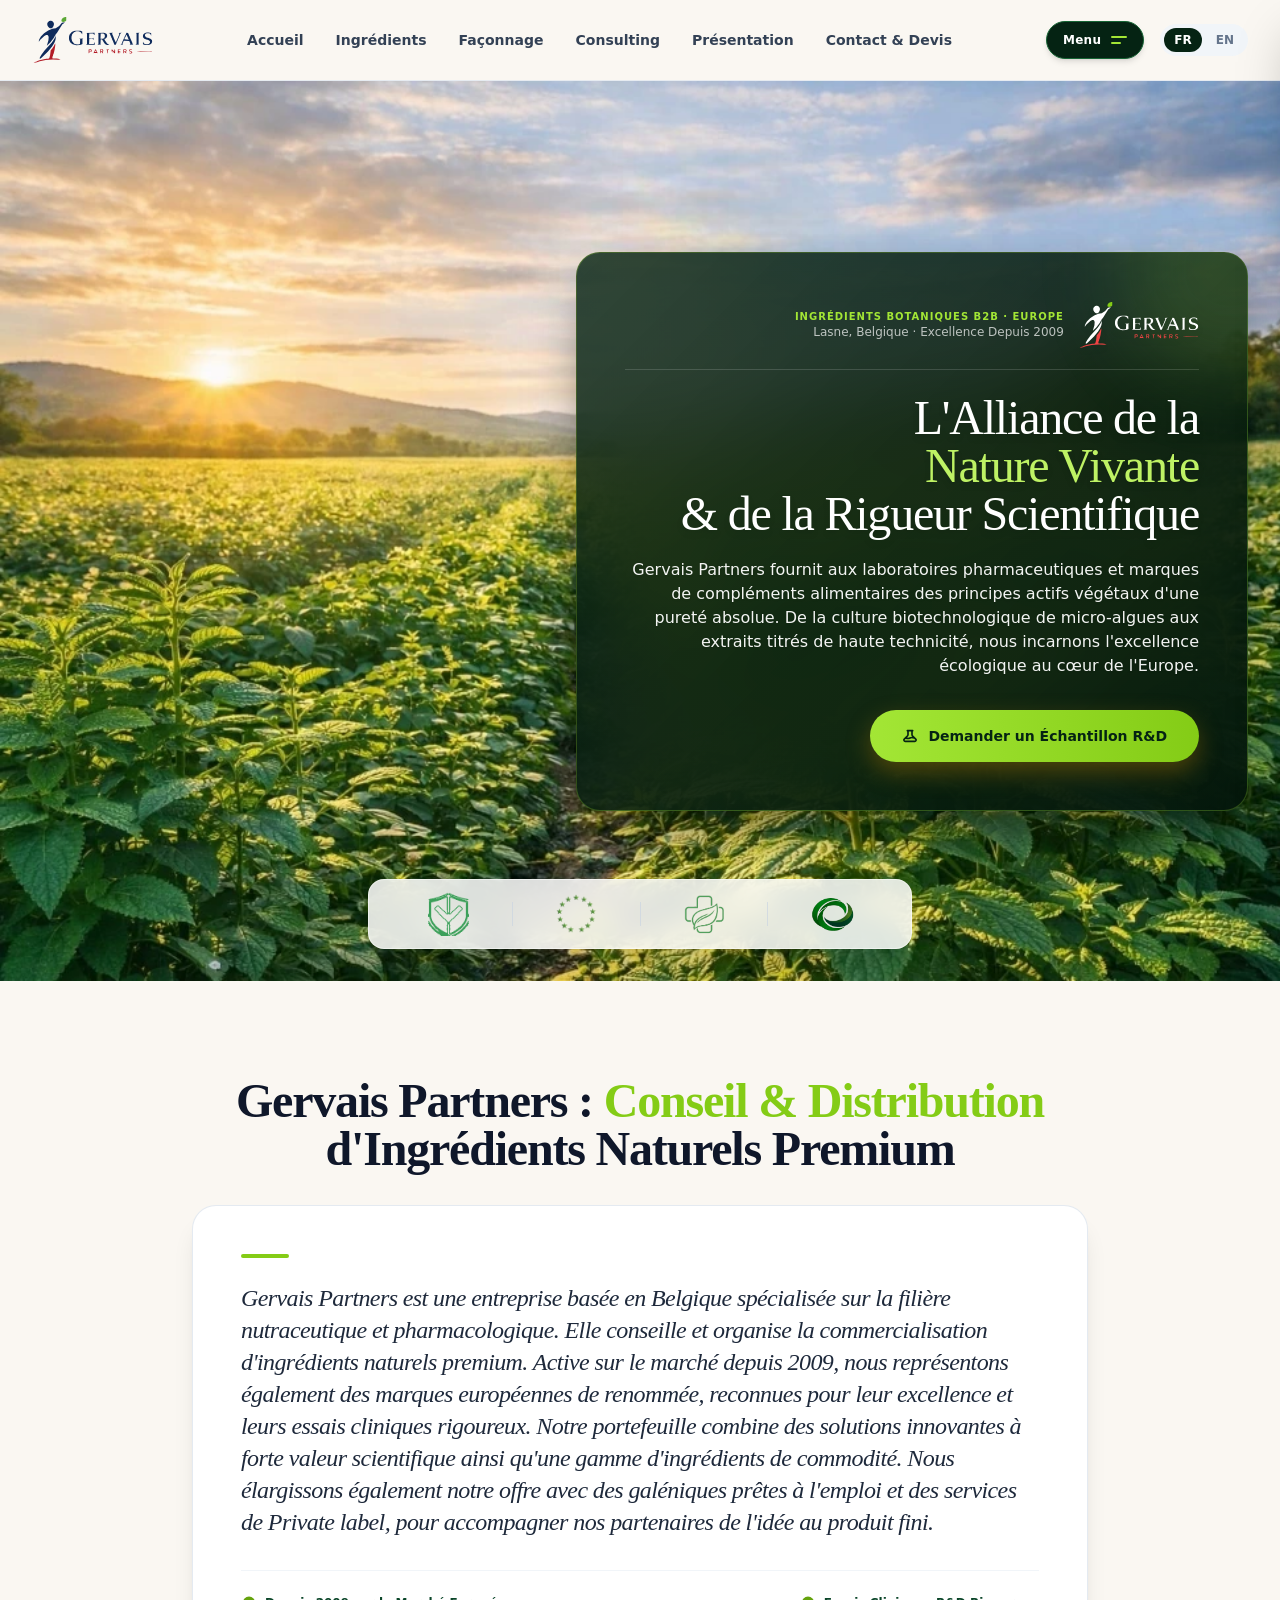
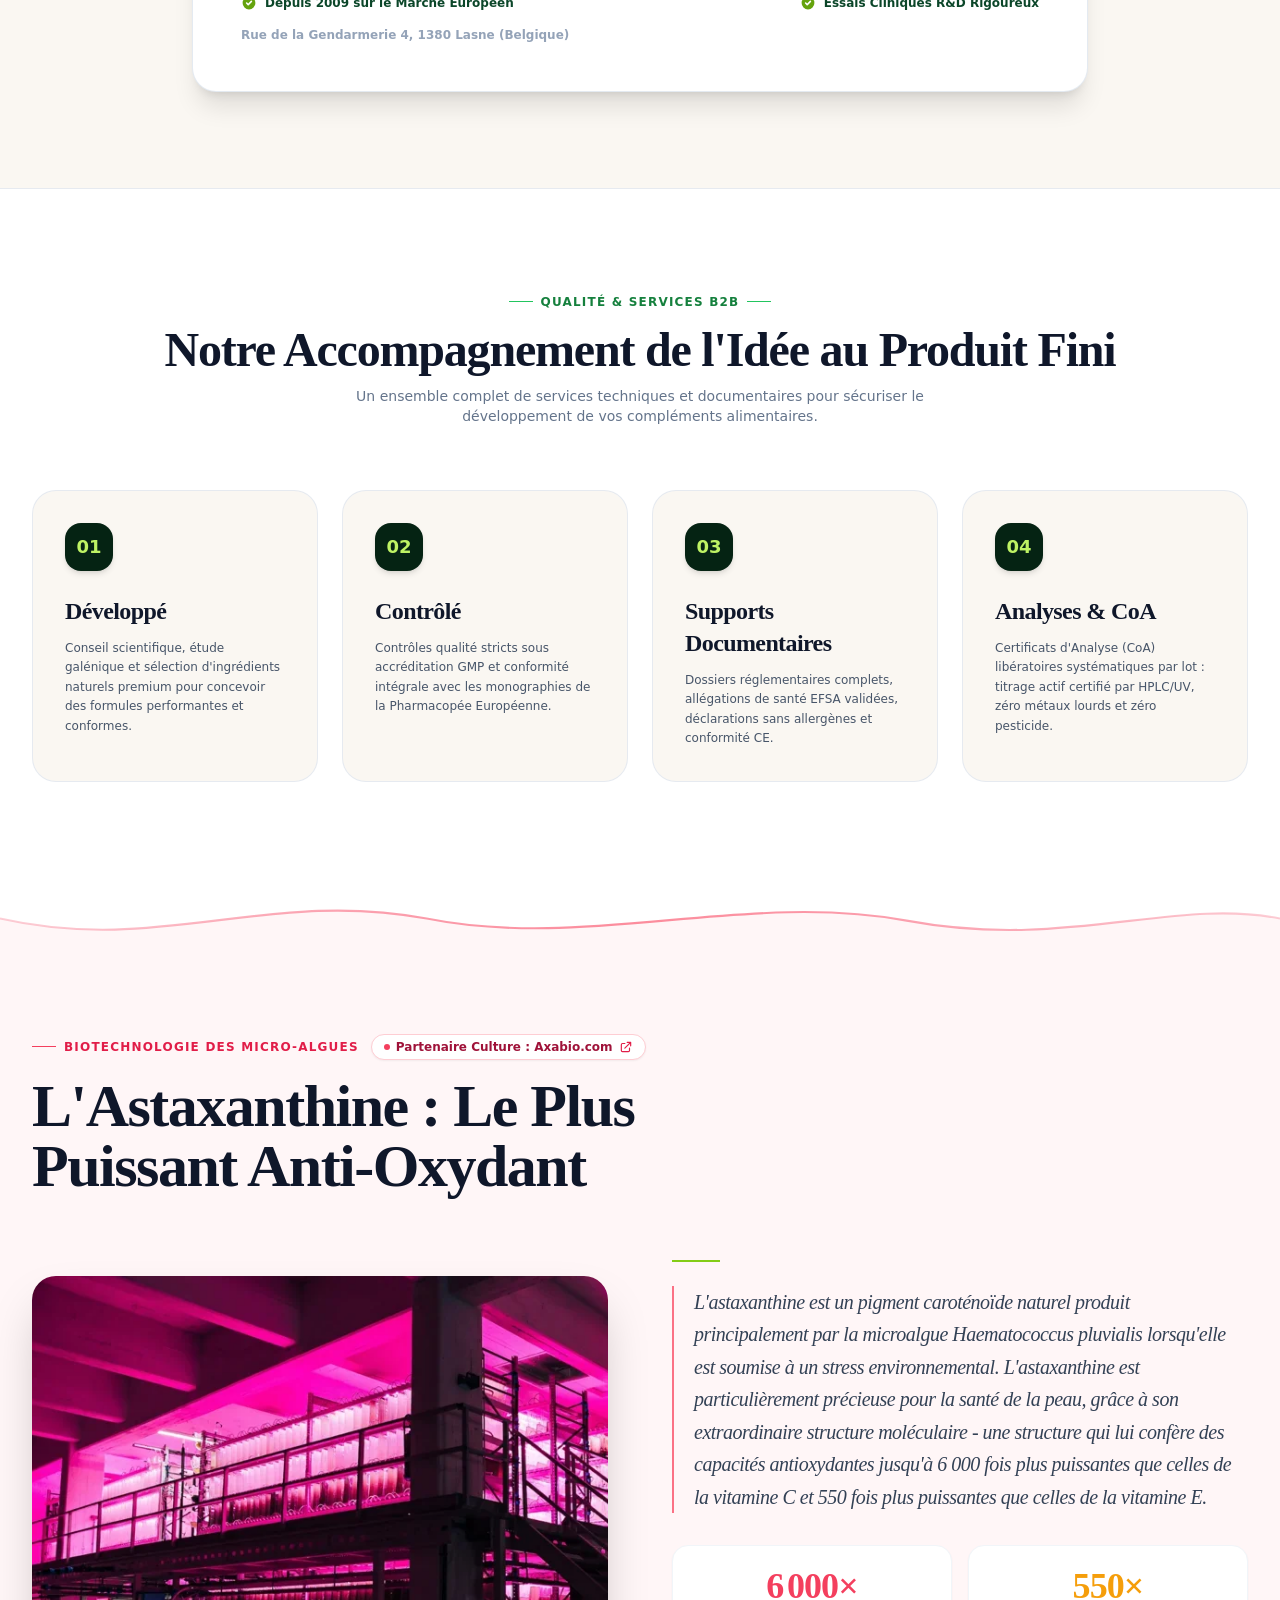
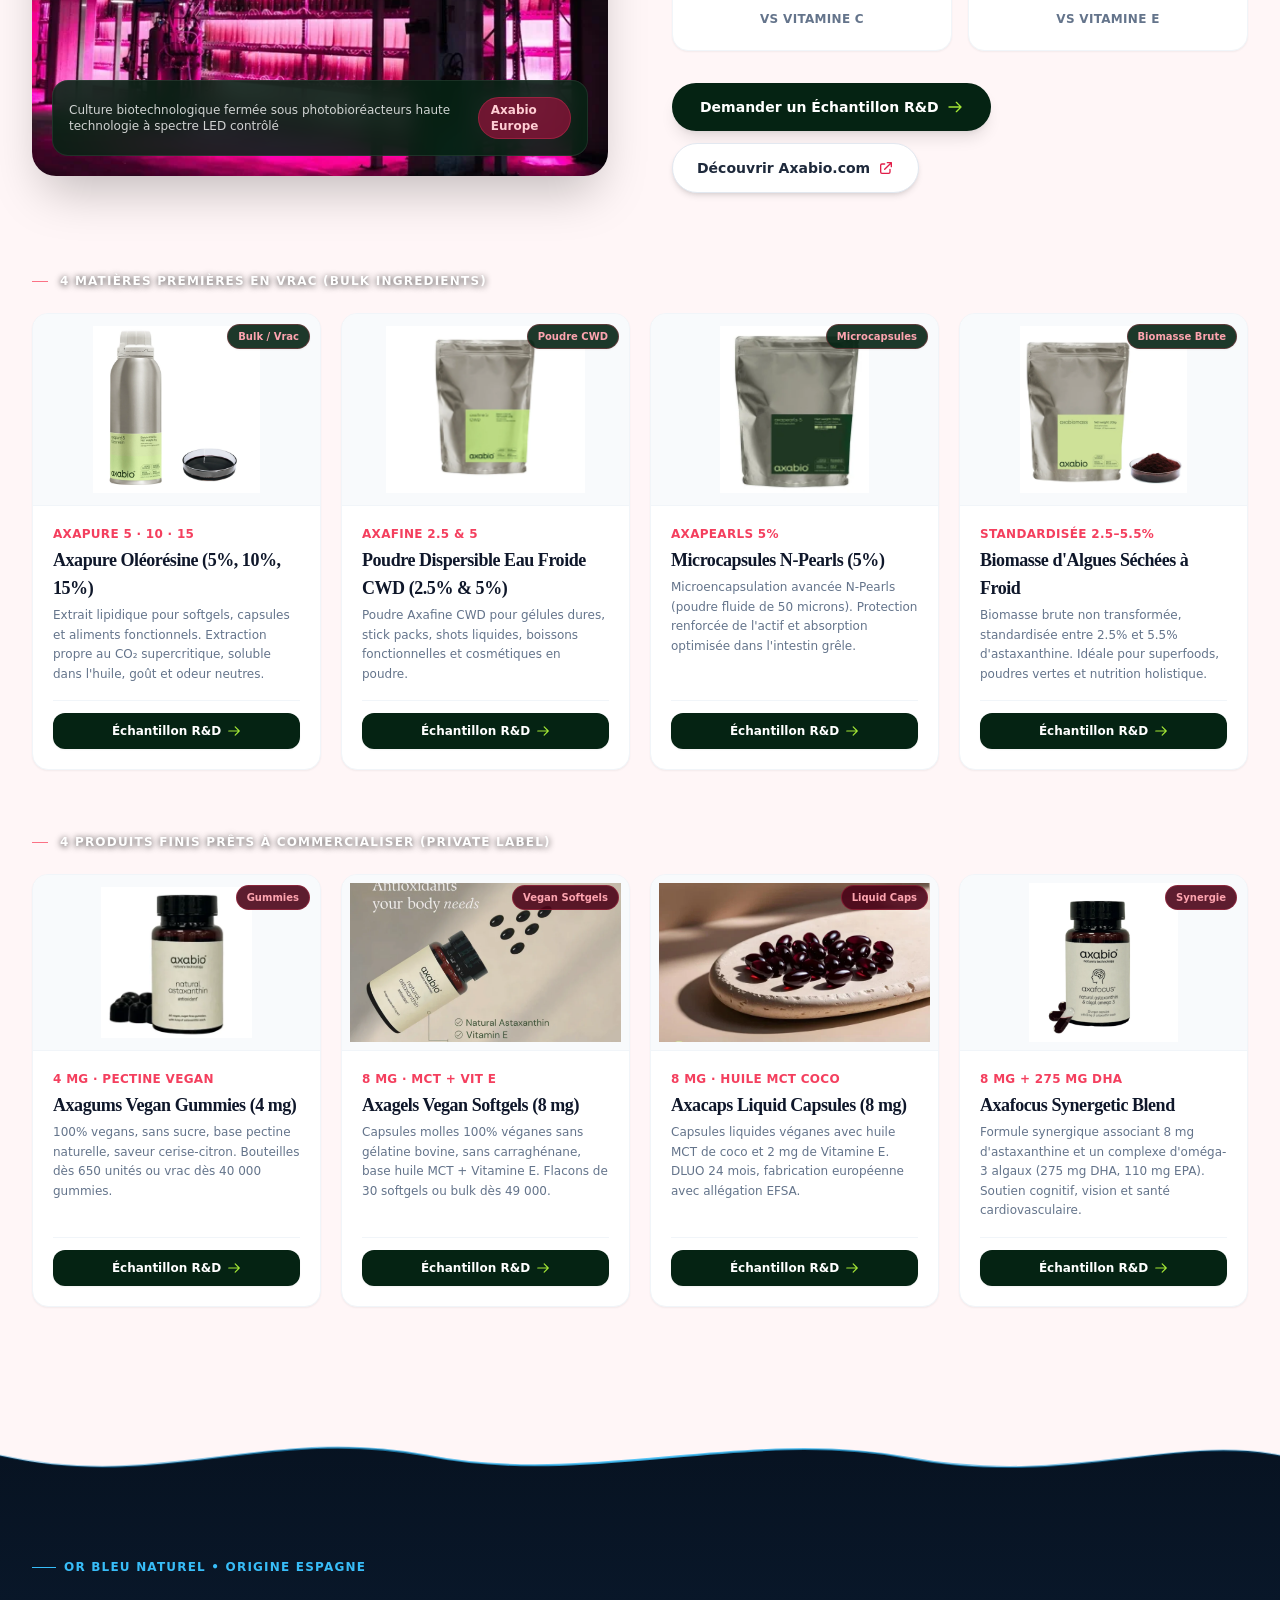
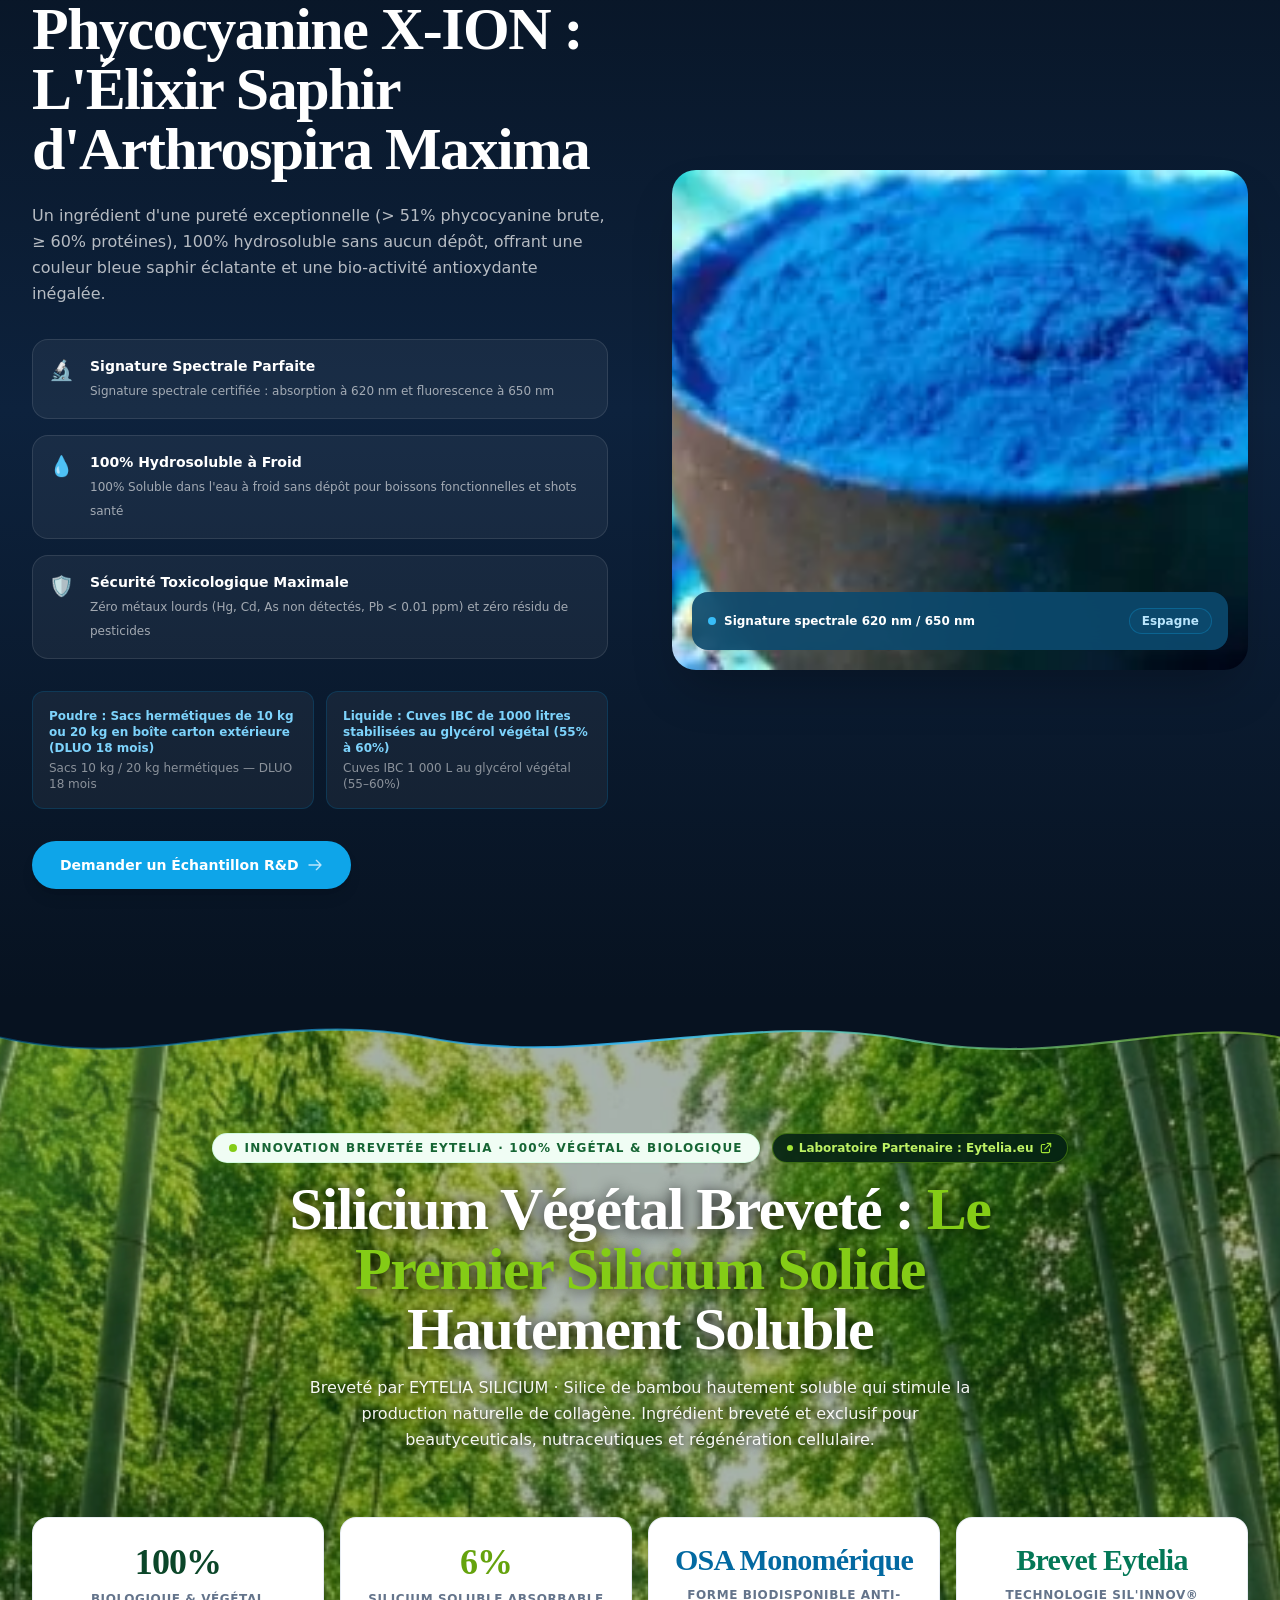
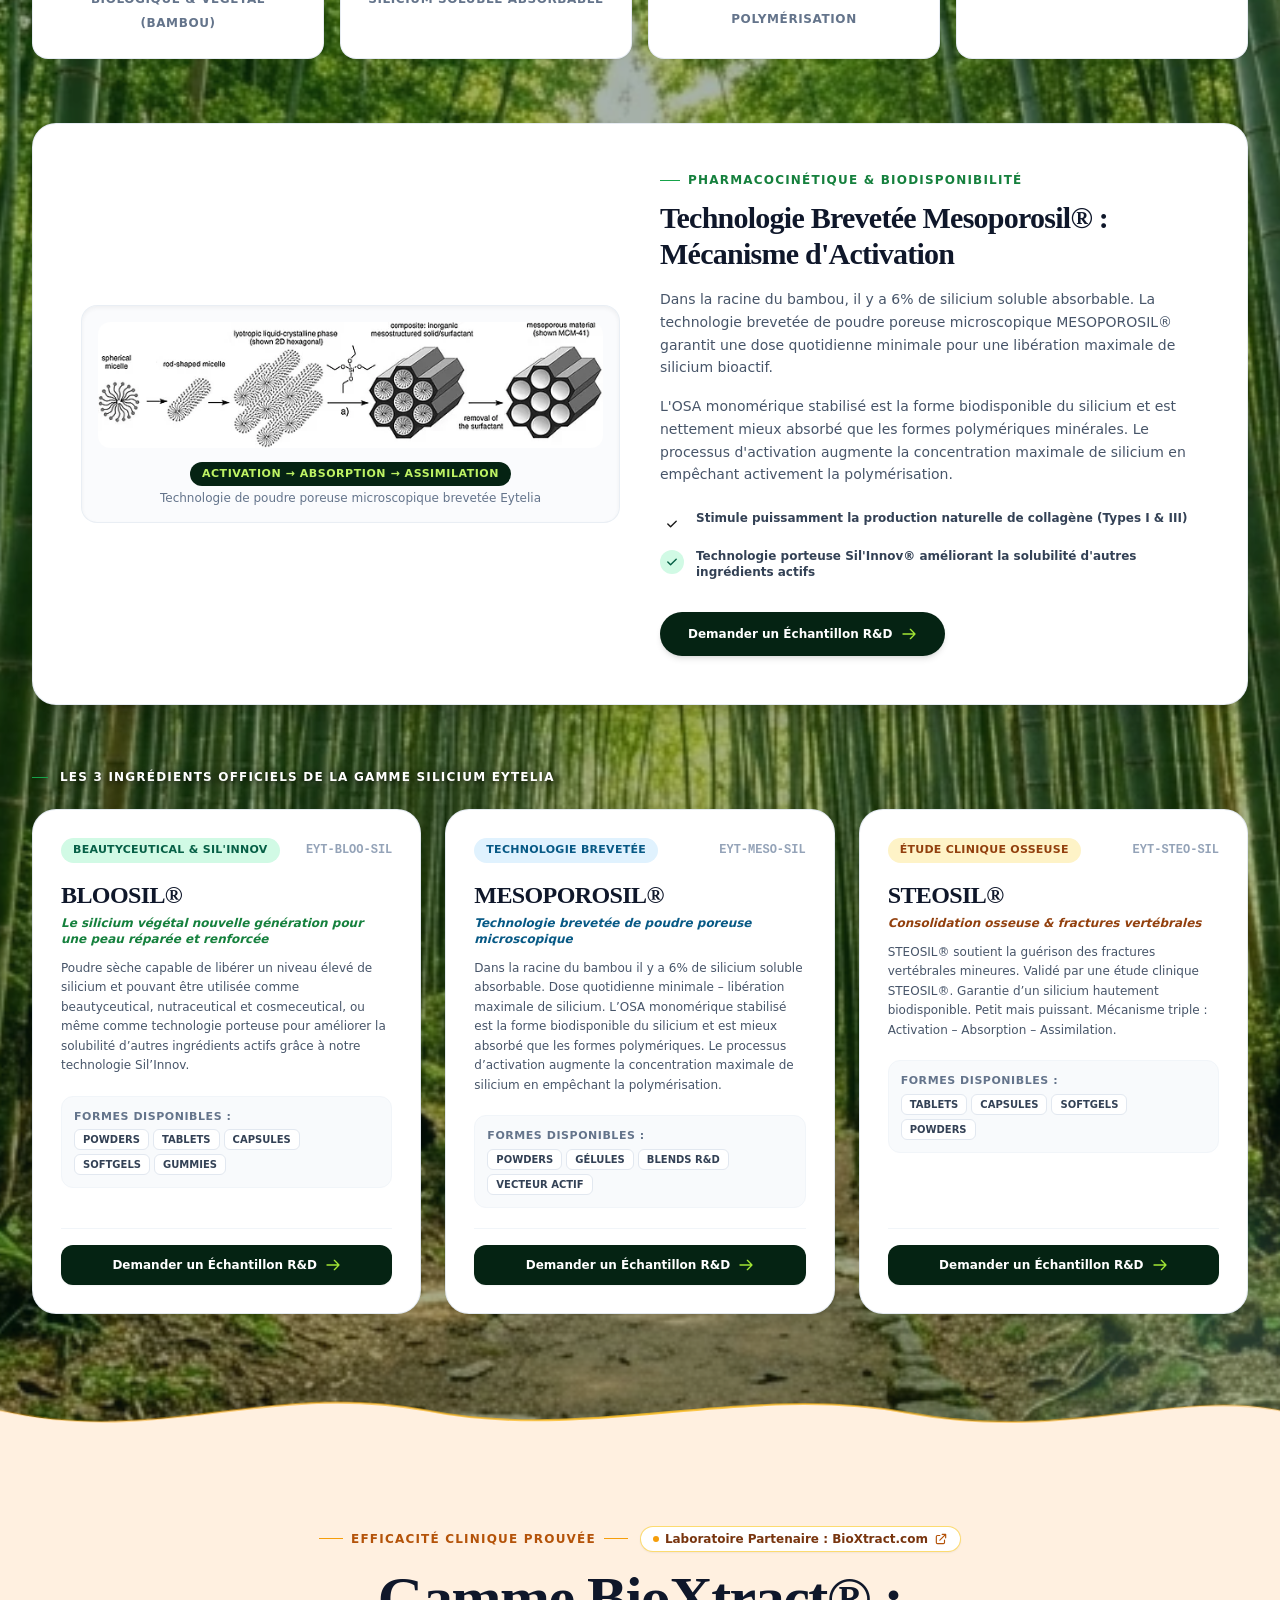
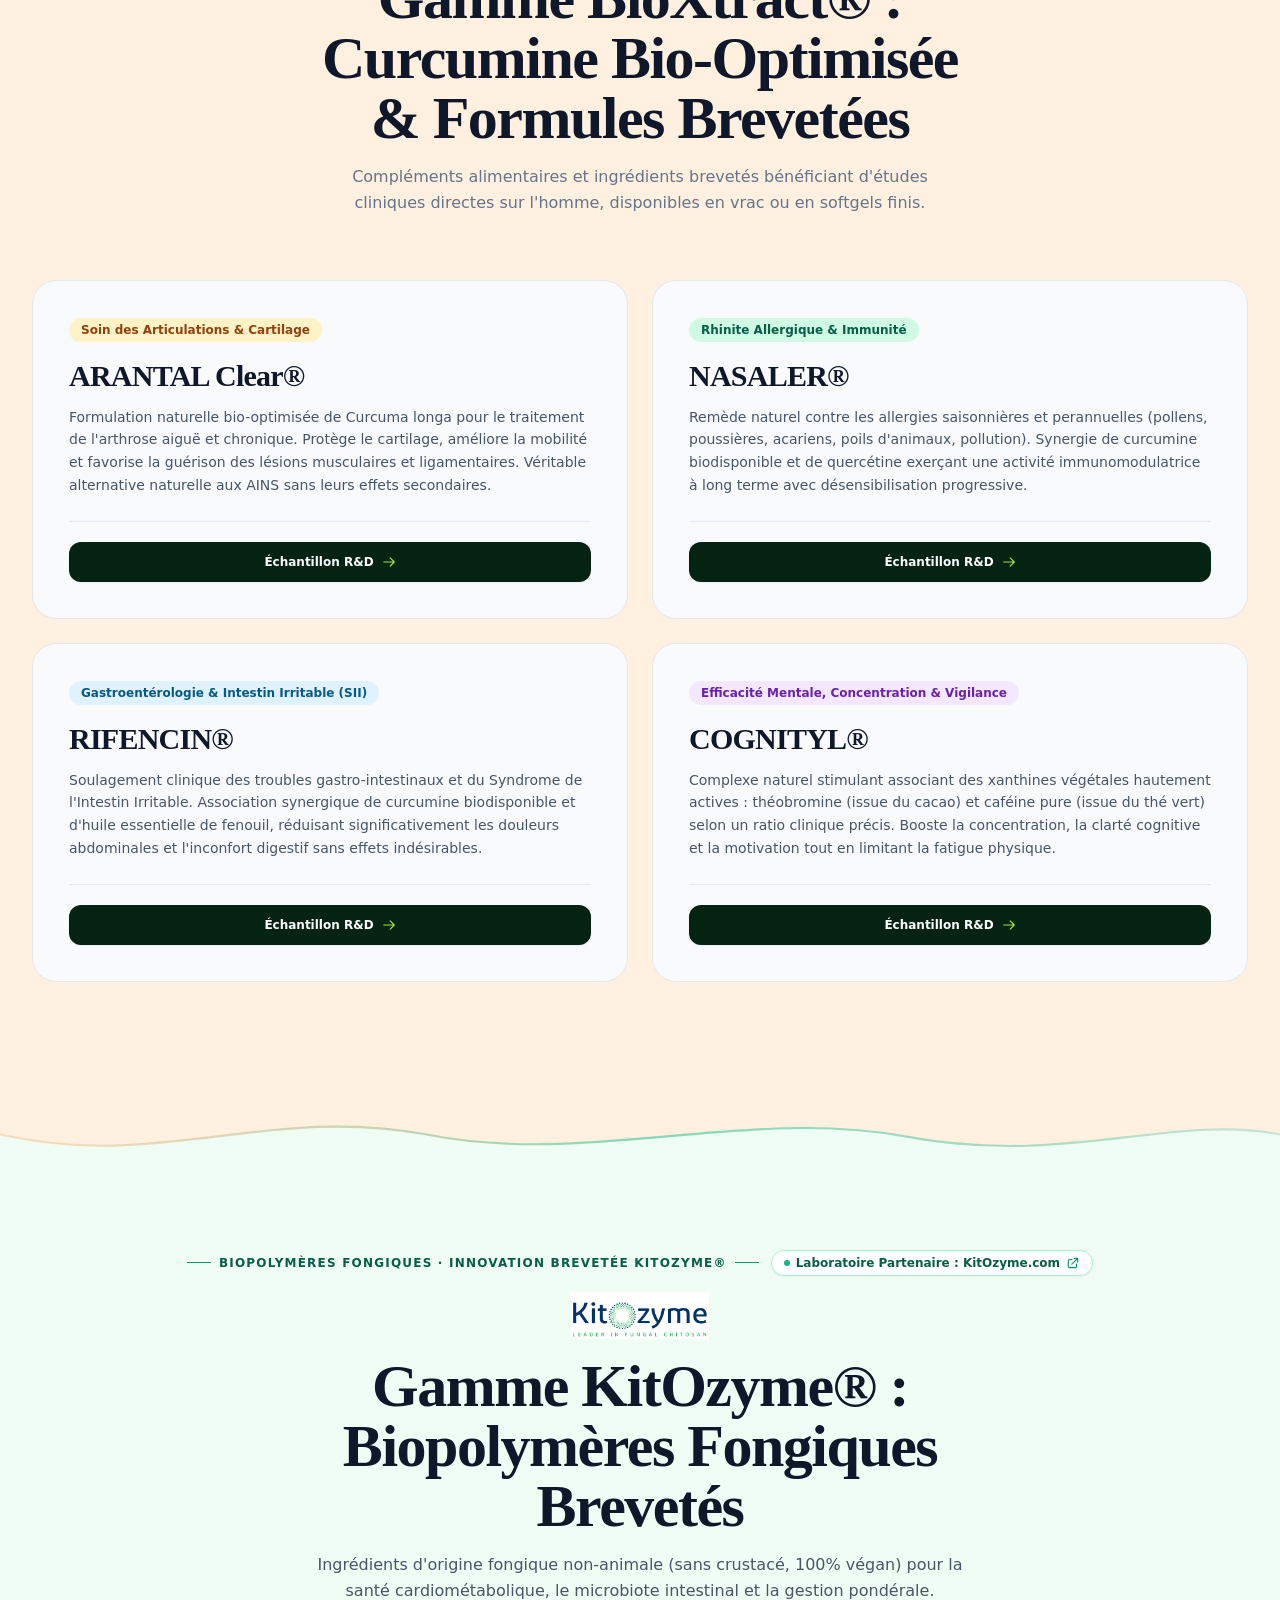
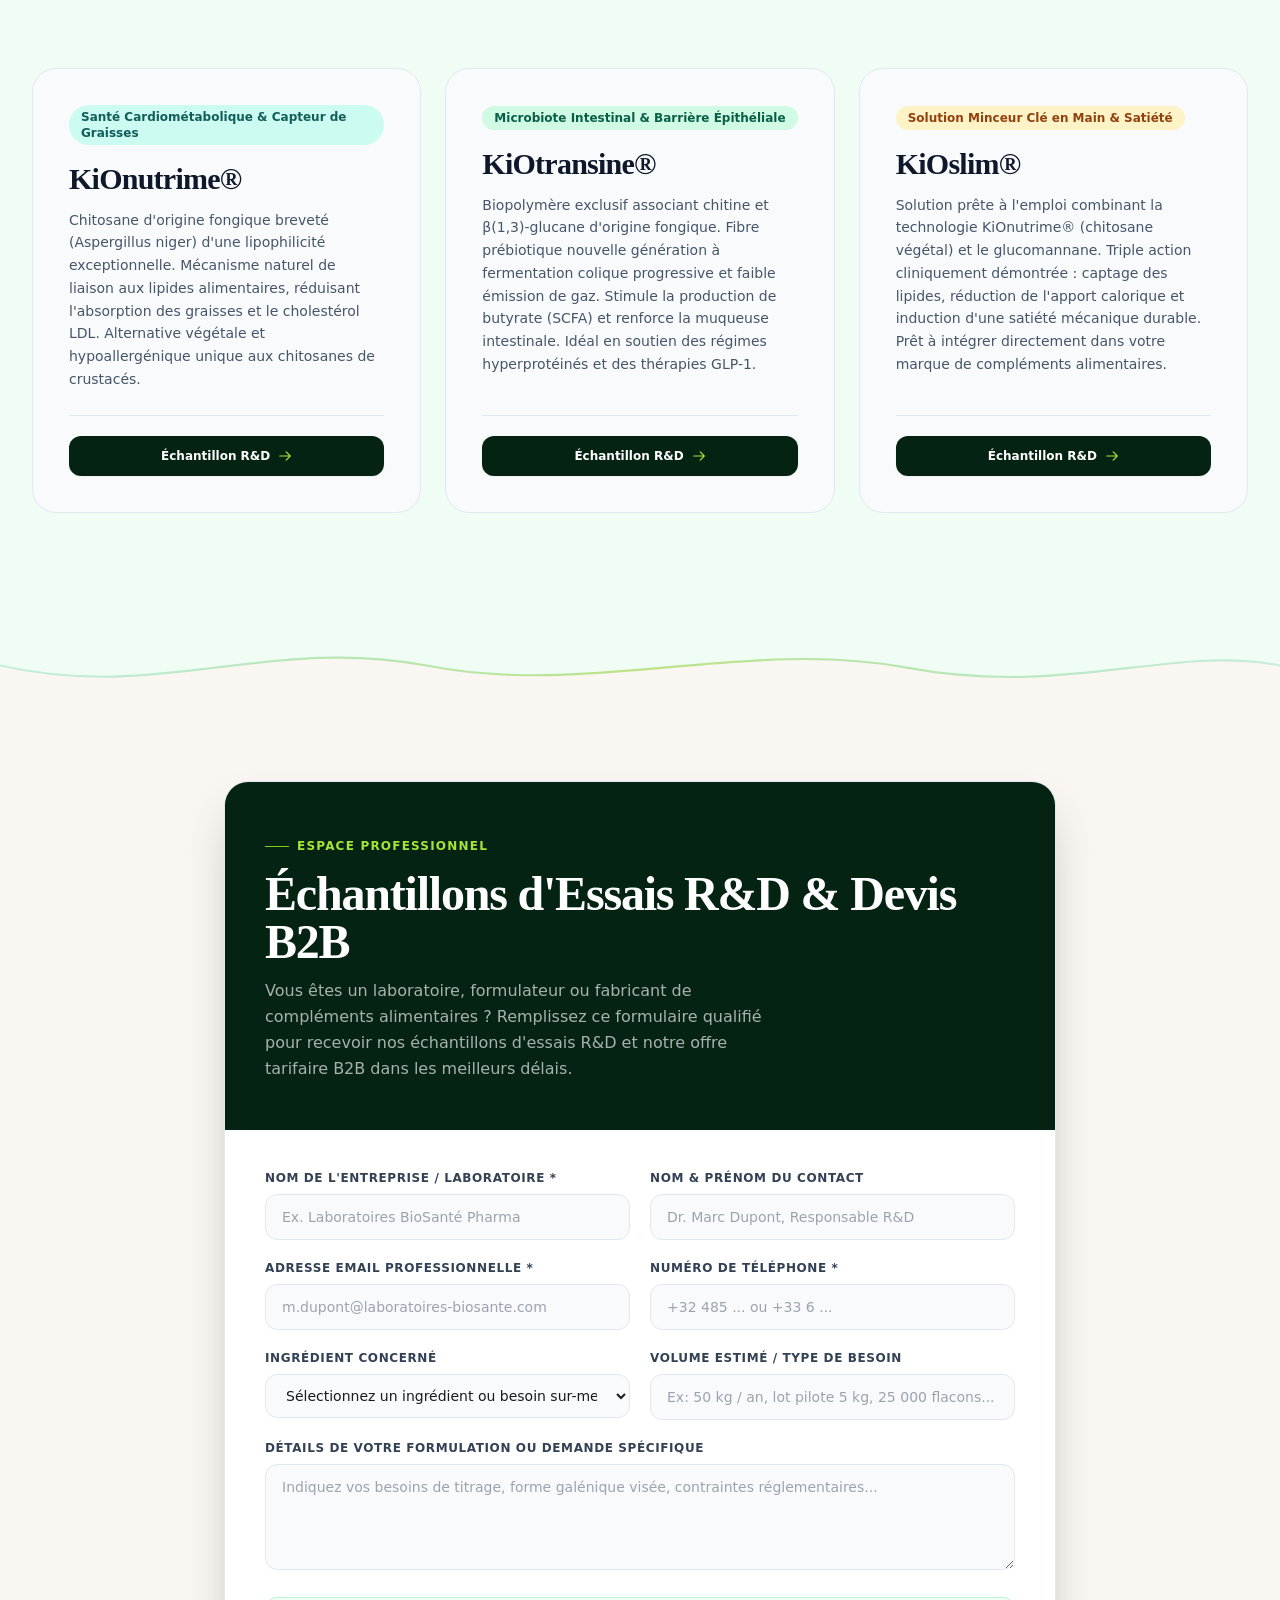
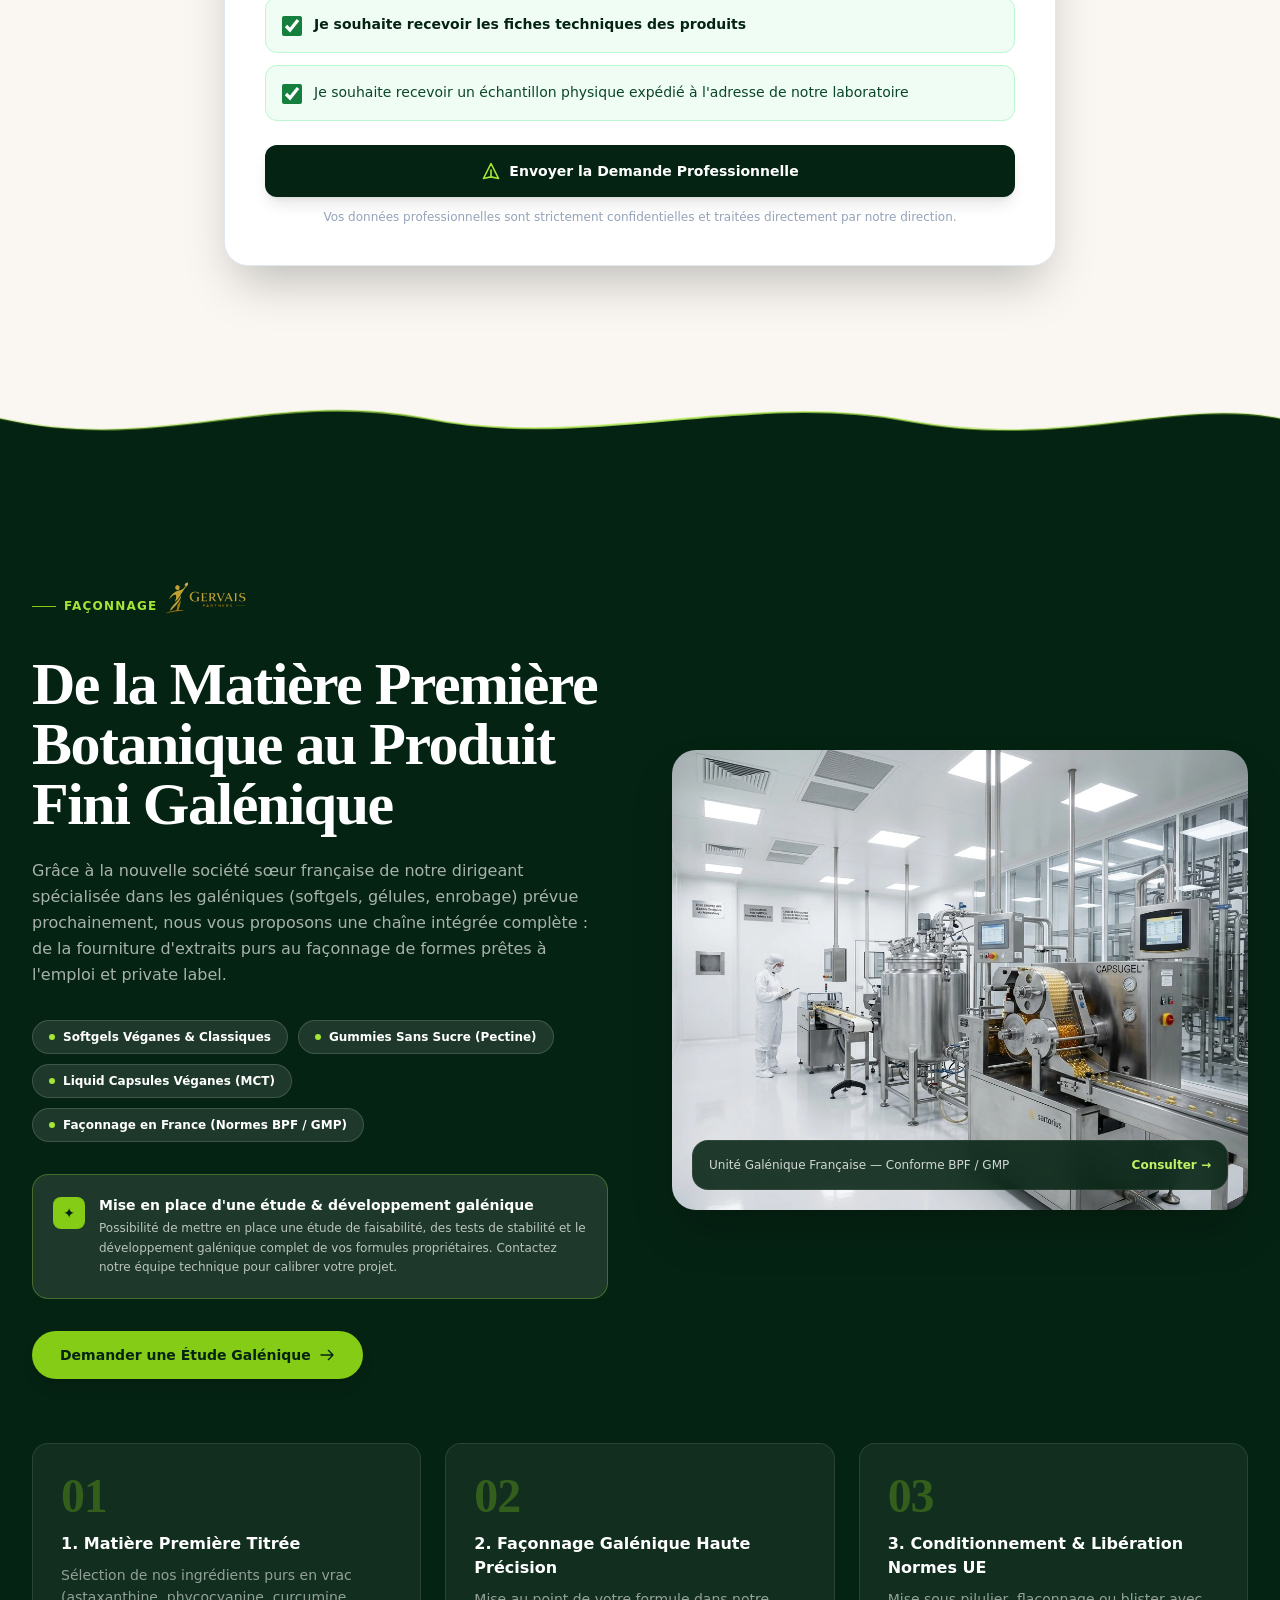
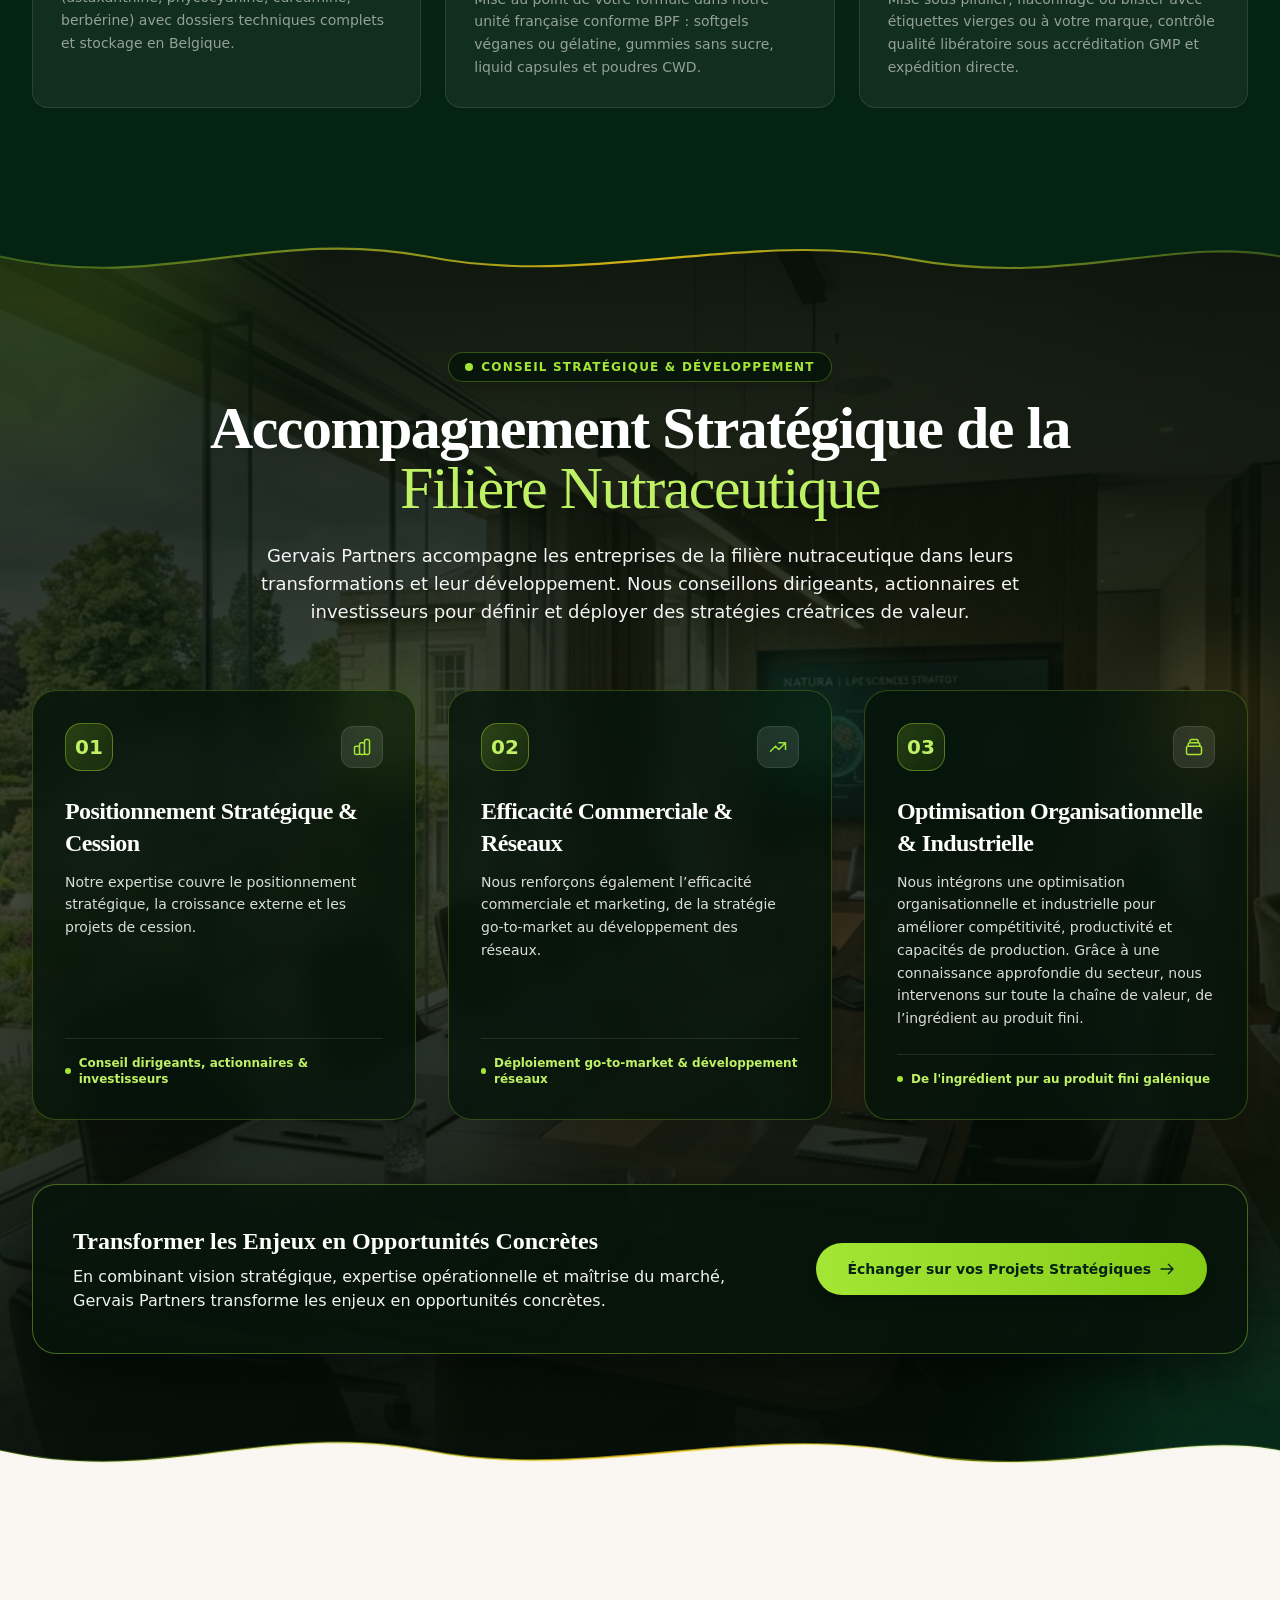
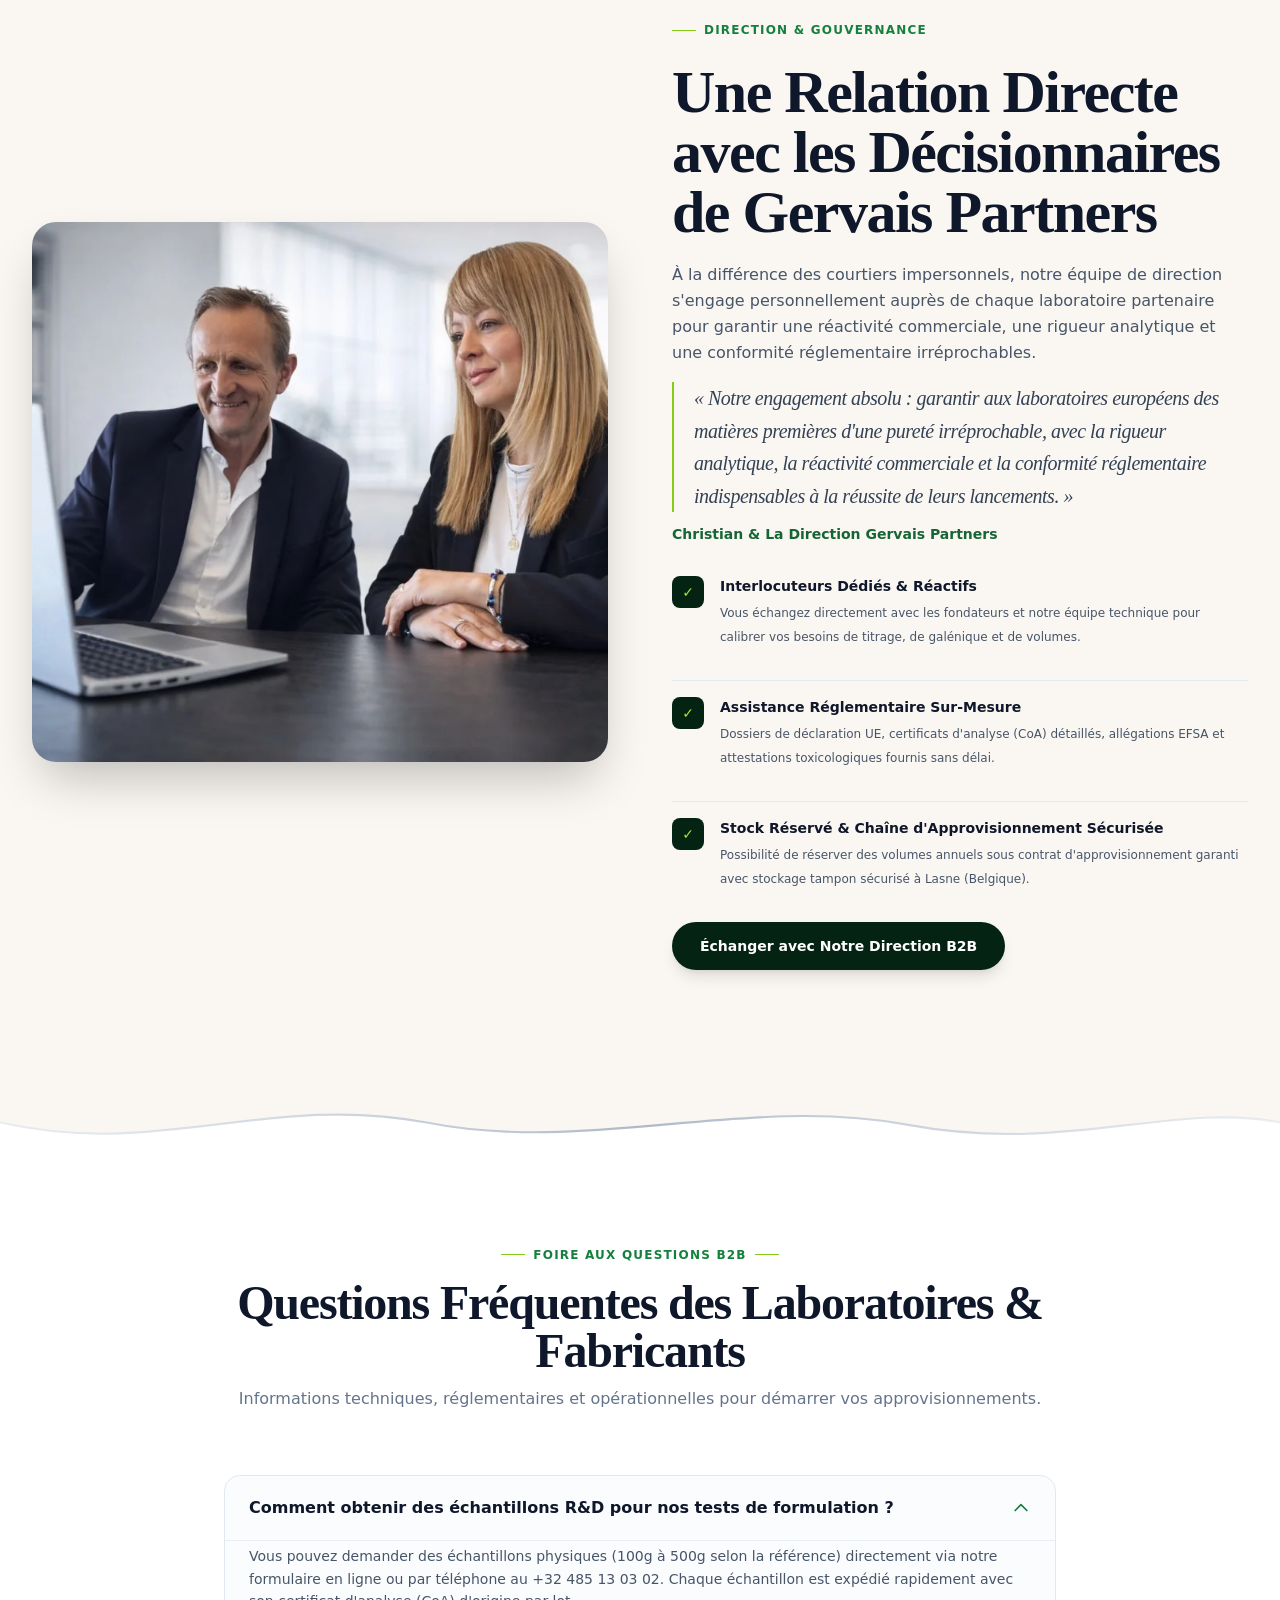
==== commit 2265d50b: "style: epuration footer sans doubles lignes, suppression bouton kitozyme header et boutons orphelins" ====
--- a/index.html
+++ b/index.html
@@ -354,7 +354,6 @@
       <nav class="hidden lg:flex items-center gap-7 xl:gap-8 font-semibold text-sm text-slate-700" aria-label="Navigation Principale">
         <a href="index.html" class="hover:text-forest-950 transition" data-i18n="nav.home">Accueil</a>
         <a href="index.html#astaxanthin-showcase" class="hover:text-forest-950 transition" data-i18n="nav.ingredients">Ingrédients</a>
-        <a href="kitozyme.html" class="hover:text-forest-950 transition text-emerald-800 font-bold">KitOzyme®</a>
         <a href="index.html#galenic" class="hover:text-forest-950 transition" data-i18n="nav.galenic">Façonnage</a>
         <a href="index.html#consulting" class="hover:text-forest-950 transition" data-i18n="nav.consulting">Consulting</a>
         <a href="index.html#leadership" class="hover:text-forest-950 transition" data-i18n="nav.about">À Propos</a>
@@ -631,16 +630,7 @@
 
         </div>
 
-        <div class="mt-12 flex flex-wrap items-center justify-center gap-4 reveal">
-          <a href="bioxtract.html" class="inline-flex items-center gap-2 bg-forest-950 hover:bg-forest-800 text-white font-bold text-sm px-6 py-3.5 rounded-full transition shadow-md">
-            <span>Explorer la Gamme Complète BioXtract®</span>
-            <svg class="w-4 h-4 text-limegold-400" fill="none" stroke="currentColor" viewBox="0 0 24 24"><path stroke-linecap="round" stroke-linejoin="round" stroke-width="2" d="M14 5l7 7m0 0l-7 7m7-7H3"/></svg>
-          </a>
-          <a href="https://bioxtract.com" target="_blank" rel="noopener noreferrer" class="inline-flex items-center gap-2 bg-white hover:bg-slate-50 text-slate-800 font-bold text-sm px-6 py-3.5 rounded-full transition shadow-md border border-slate-200 group">
-            <span>Visiter le Laboratoire BioXtract.com</span>
-            <svg class="w-4 h-4 text-amber-600 transition-transform group-hover:translate-x-0.5 group-hover:-translate-y-0.5" fill="none" stroke="currentColor" viewBox="0 0 24 24"><path stroke-linecap="round" stroke-linejoin="round" stroke-width="2" d="M10 6H6a2 2 0 00-2 2v10a2 2 0 002 2h10a2 2 0 002-2v-4M14 4h6m0 0v6m0-6L10 14"/></svg>
-          </a>
-        </div>
+
 
       </div>
     </section>
@@ -1954,9 +1944,9 @@
             <li><a href="#bioxtract-showcase" class="hover:text-white transition">NASALER® Rhinite</a></li>
             <li><a href="#bioxtract-showcase" class="hover:text-white transition">RIFENCIN® Intestin Irritable</a></li>
             <li><a href="#bioxtract-showcase" class="hover:text-white transition">COGNITYL® Focus Mental</a></li>
-            <li><a href="#kitozyme-showcase" class="hover:text-white transition text-emerald-400">KiOnutrime® Chitosane Végétal</a></li>
-            <li><a href="#kitozyme-showcase" class="hover:text-white transition text-emerald-400">KiOtransine® Microbiote (GLP-1)</a></li>
-            <li><a href="#kitozyme-showcase" class="hover:text-white transition text-emerald-400">KiOslim® Satiété & Poids</a></li>
+            <li><a href="#kitozyme-showcase" class="hover:text-white transition">KiOnutrime® Chitosane Végétal</a></li>
+            <li><a href="#kitozyme-showcase" class="hover:text-white transition">KiOtransine® Microbiote (GLP-1)</a></li>
+            <li><a href="#kitozyme-showcase" class="hover:text-white transition">KiOslim® Satiété & Poids</a></li>
           </ul>
         </div>
         <div>
@@ -1981,32 +1971,7 @@
           </a>
         </div>
       </div>
-            <!-- Partenaires Industriels & R&D Officiels -->
-      <div class="py-6 my-6 border-t border-b border-slate-800/80 flex flex-wrap items-center justify-between gap-4">
-        <span class="text-xs font-bold uppercase tracking-wider text-slate-300">Entreprises & Laboratoires en Collaboration :</span>
-        <div class="flex flex-wrap items-center gap-3 sm:gap-6 text-xs">
-          <a href="https://axabio.com" target="_blank" rel="noopener noreferrer" class="text-slate-400 hover:text-white transition flex items-center gap-1.5 group" title="Site officiel Axabio">
-            <span class="w-1.5 h-1.5 rounded-full bg-rose-500"></span>
-            <span>Axabio Europe (Astaxanthine)</span>
-            <span class="text-[10px] text-slate-500 group-hover:text-rose-400">↗</span>
-          </a>
-          <a href="https://eytelia.eu" target="_blank" rel="noopener noreferrer" class="text-slate-400 hover:text-white transition flex items-center gap-1.5 group" title="Site officiel Eytelia">
-            <span class="w-1.5 h-1.5 rounded-full bg-emerald-400"></span>
-            <span>Eytelia S.A. (Silicium Végétal)</span>
-            <span class="text-[10px] text-slate-500 group-hover:text-emerald-400">↗</span>
-          </a>
-          <a href="https://bioxtract.com" target="_blank" rel="noopener noreferrer" class="text-slate-400 hover:text-white transition flex items-center gap-1.5 group" title="Site officiel BioXtract">
-            <span class="w-1.5 h-1.5 rounded-full bg-amber-400"></span>
-            <span>BioXtract (Gamme Clinique)</span>
-            <span class="text-[10px] text-slate-500 group-hover:text-amber-400">↗</span>
-          </a>
-          <a href="https://kitozyme.com" target="_blank" rel="noopener noreferrer" class="text-slate-400 hover:text-white transition flex items-center gap-1.5 group" title="Site officiel KitOzyme">
-            <span class="w-1.5 h-1.5 rounded-full bg-teal-400"></span>
-            <span>KitOzyme (Biopolymères Fongiques)</span>
-            <span class="text-[10px] text-slate-500 group-hover:text-teal-400">↗</span>
-          </a>
-        </div>
-      </div>
+      
       <div class="pt-8 border-t border-slate-800 flex flex-col sm:flex-row justify-between items-center gap-4 text-xs text-slate-500">
         <p>© <span id="currentYear">2026</span> Gervais Partners. <span data-i18n="footer.rights">Tous droits réservés. Usage professionnel B2B uniquement.</span></p>
         <p>Conforme Normes UE &amp; Pharmacopée Européenne</p>
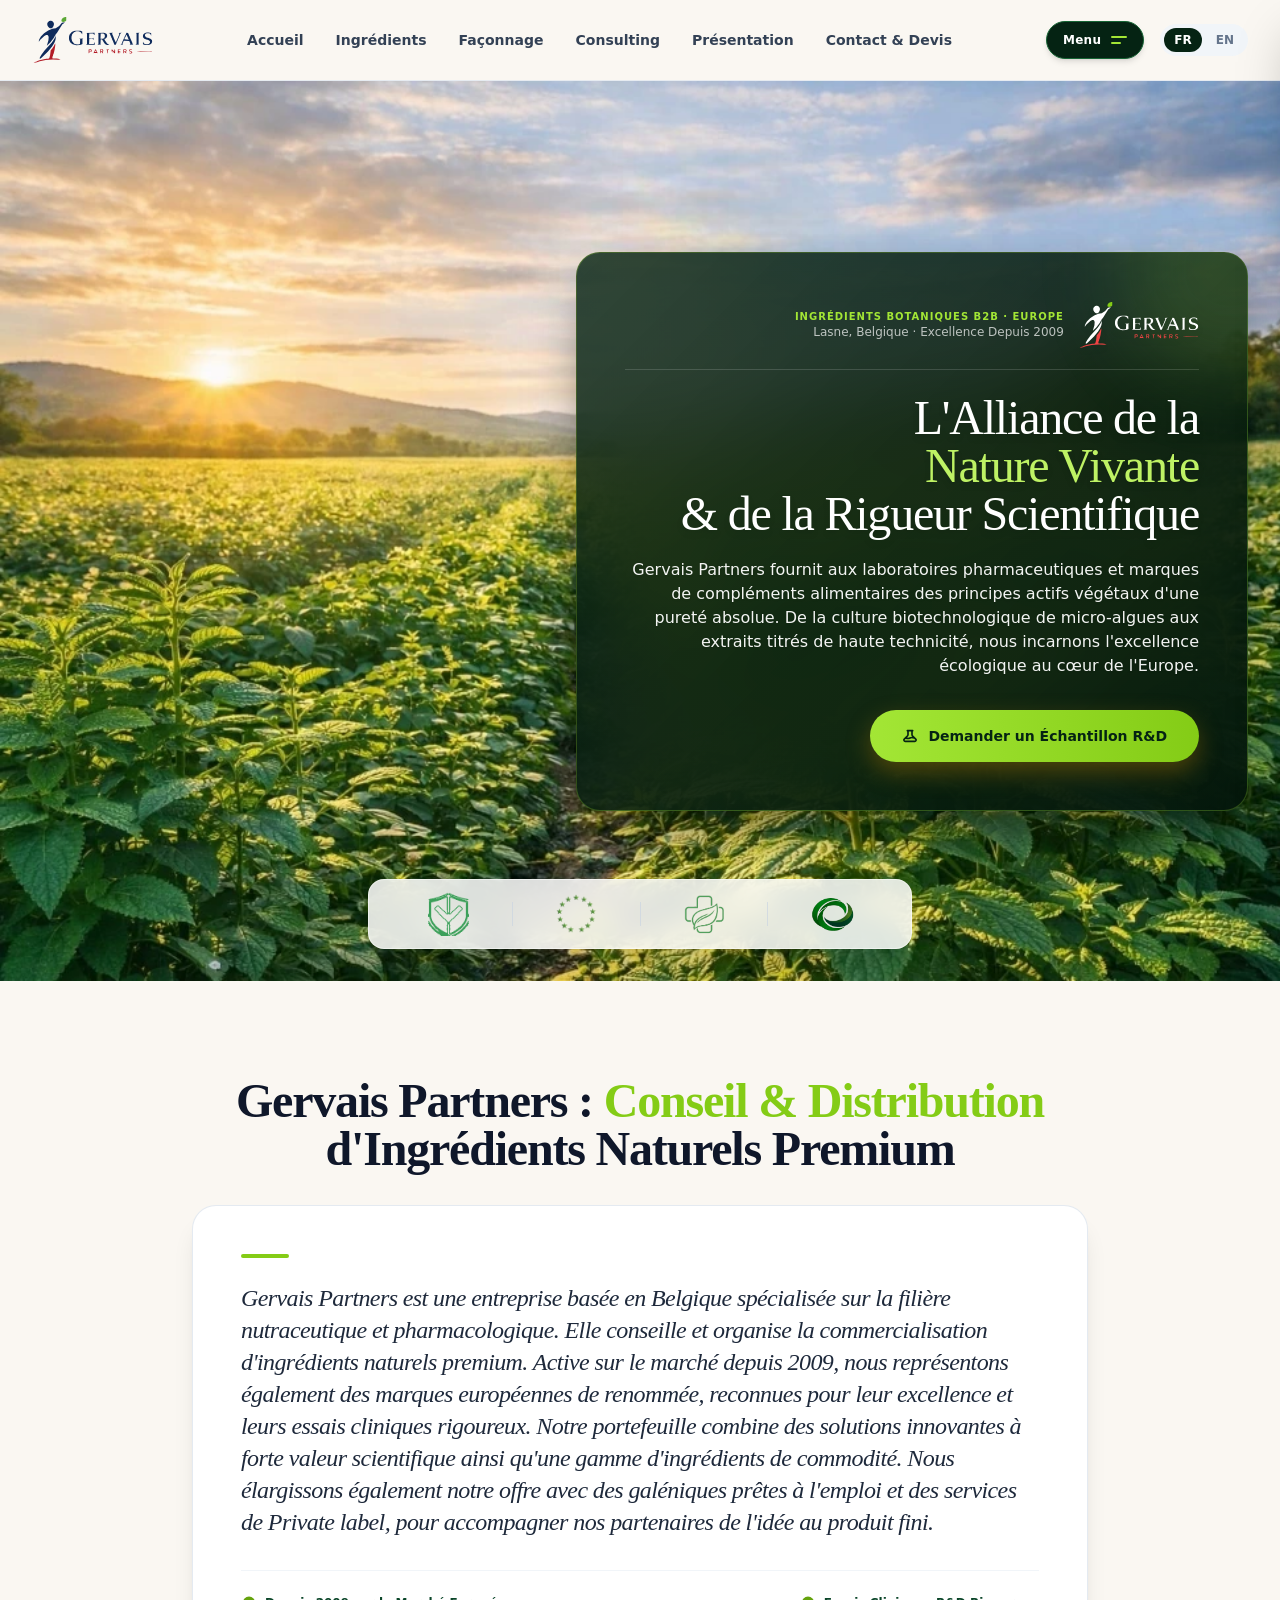
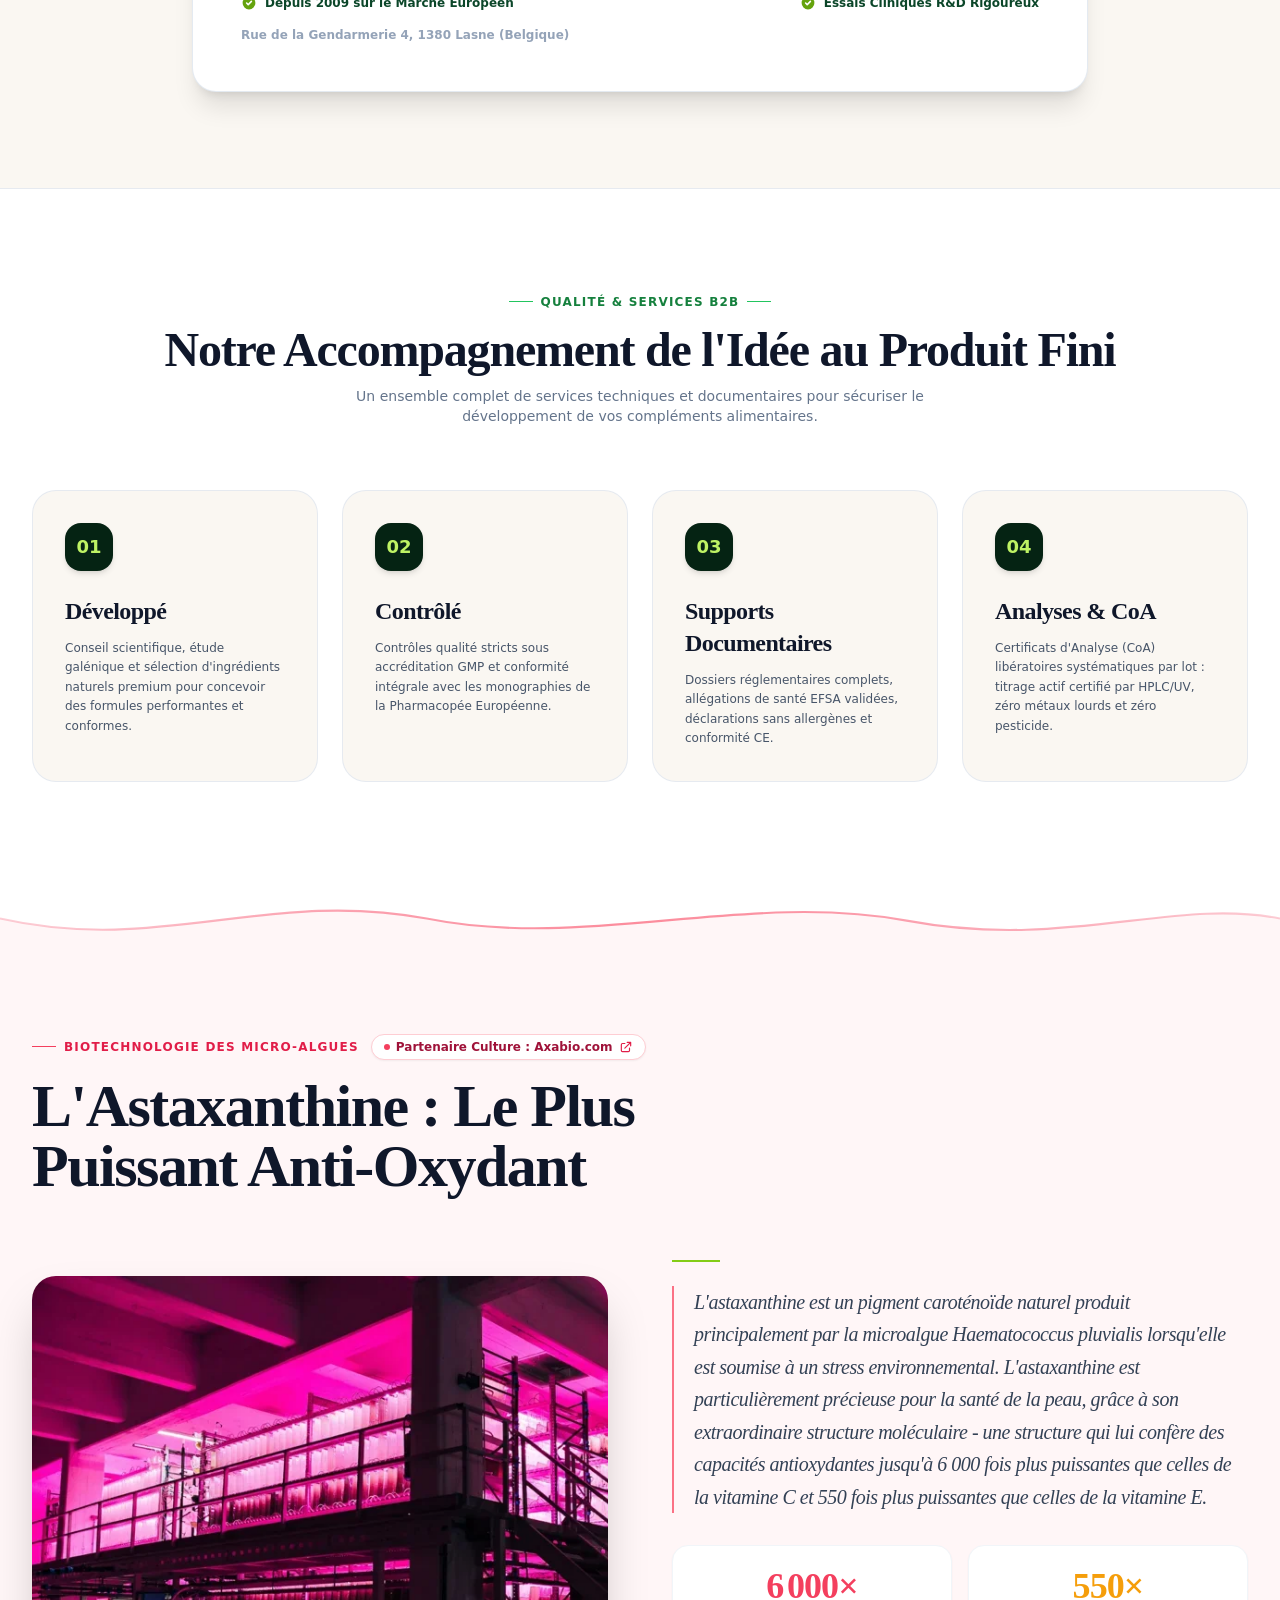
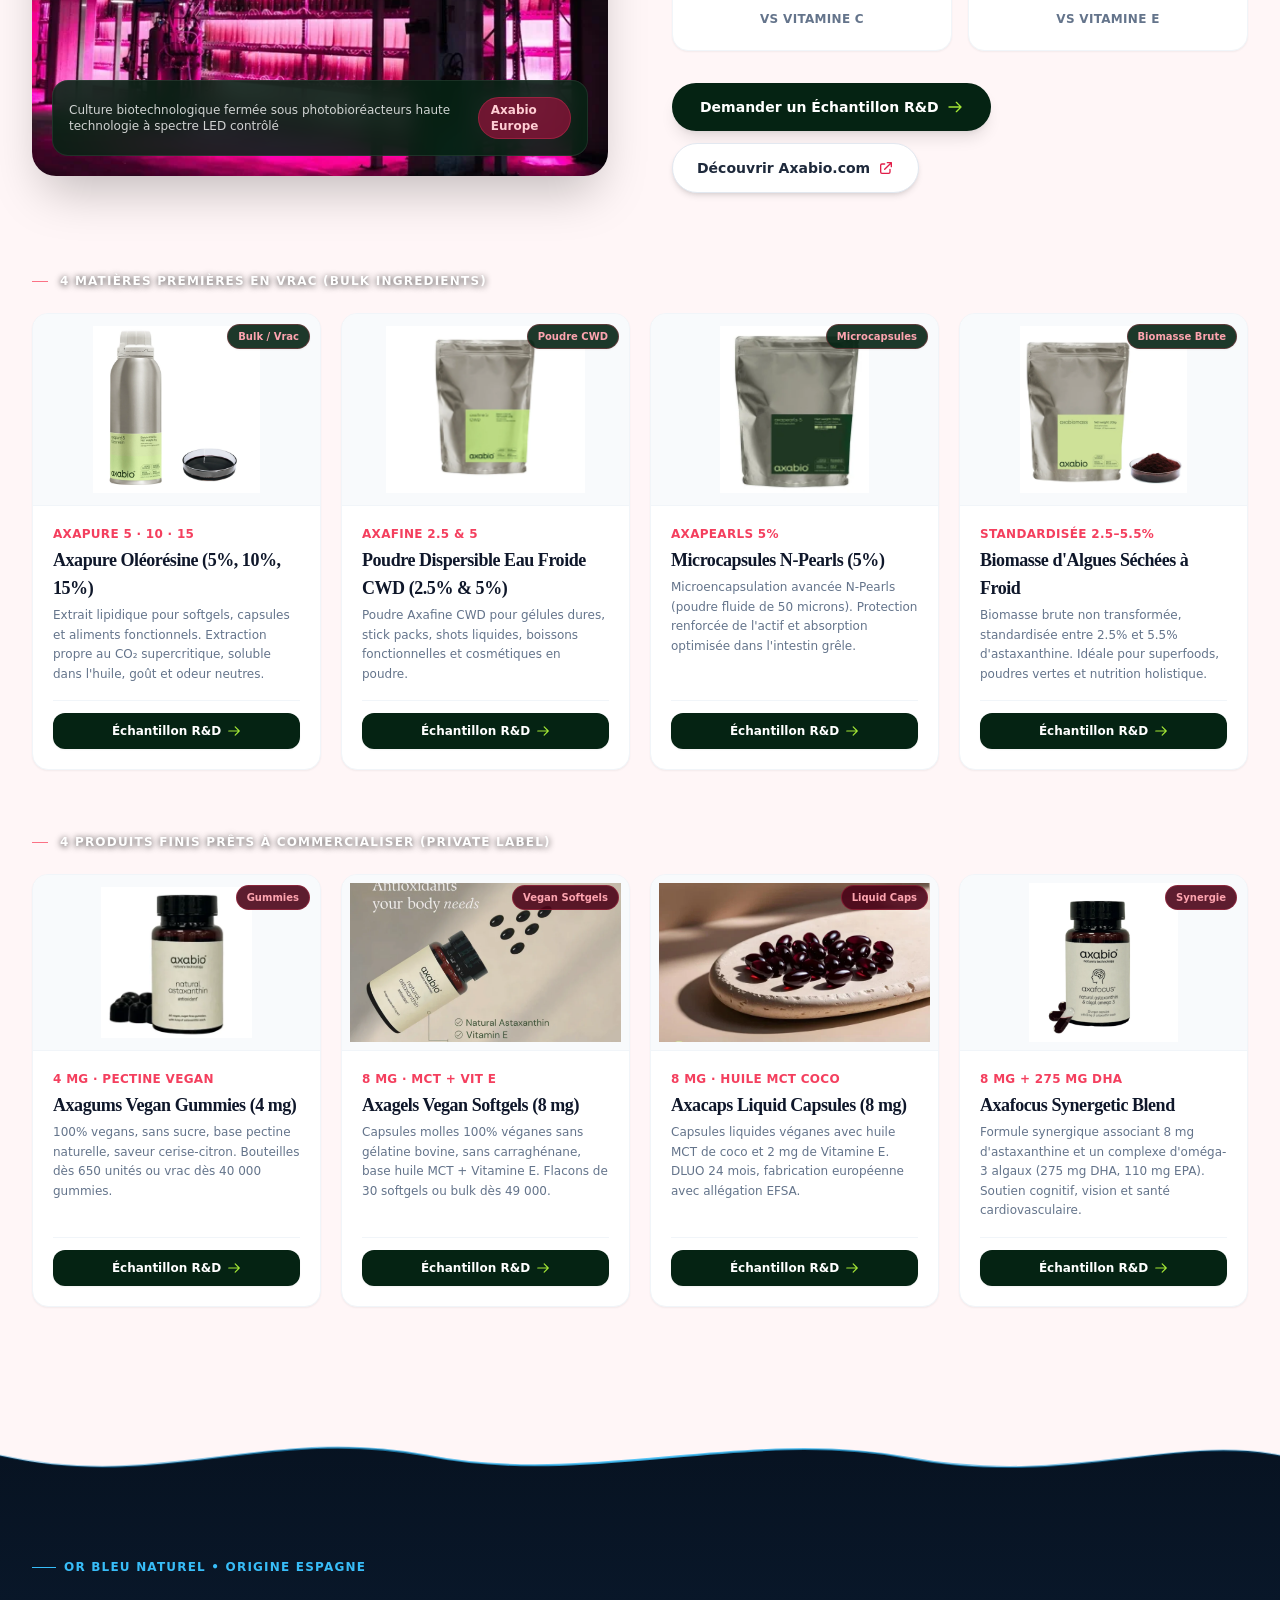
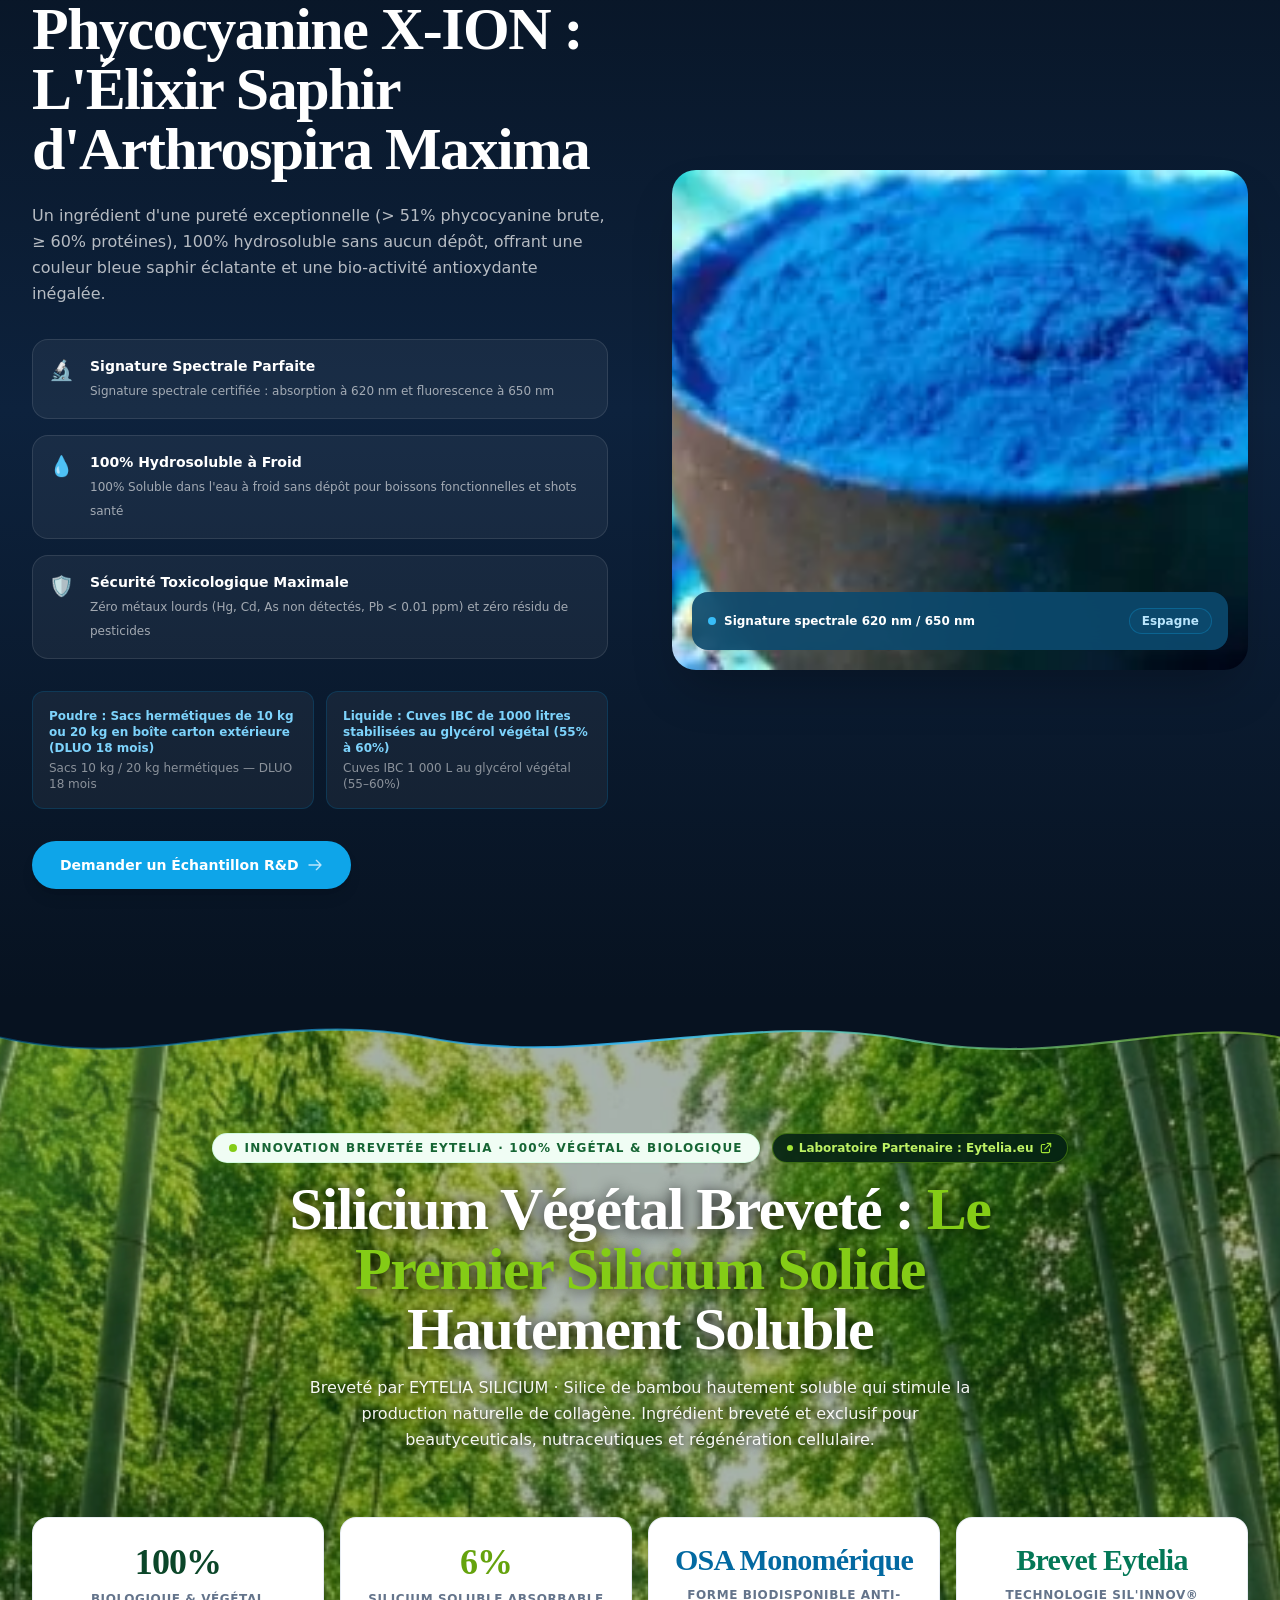
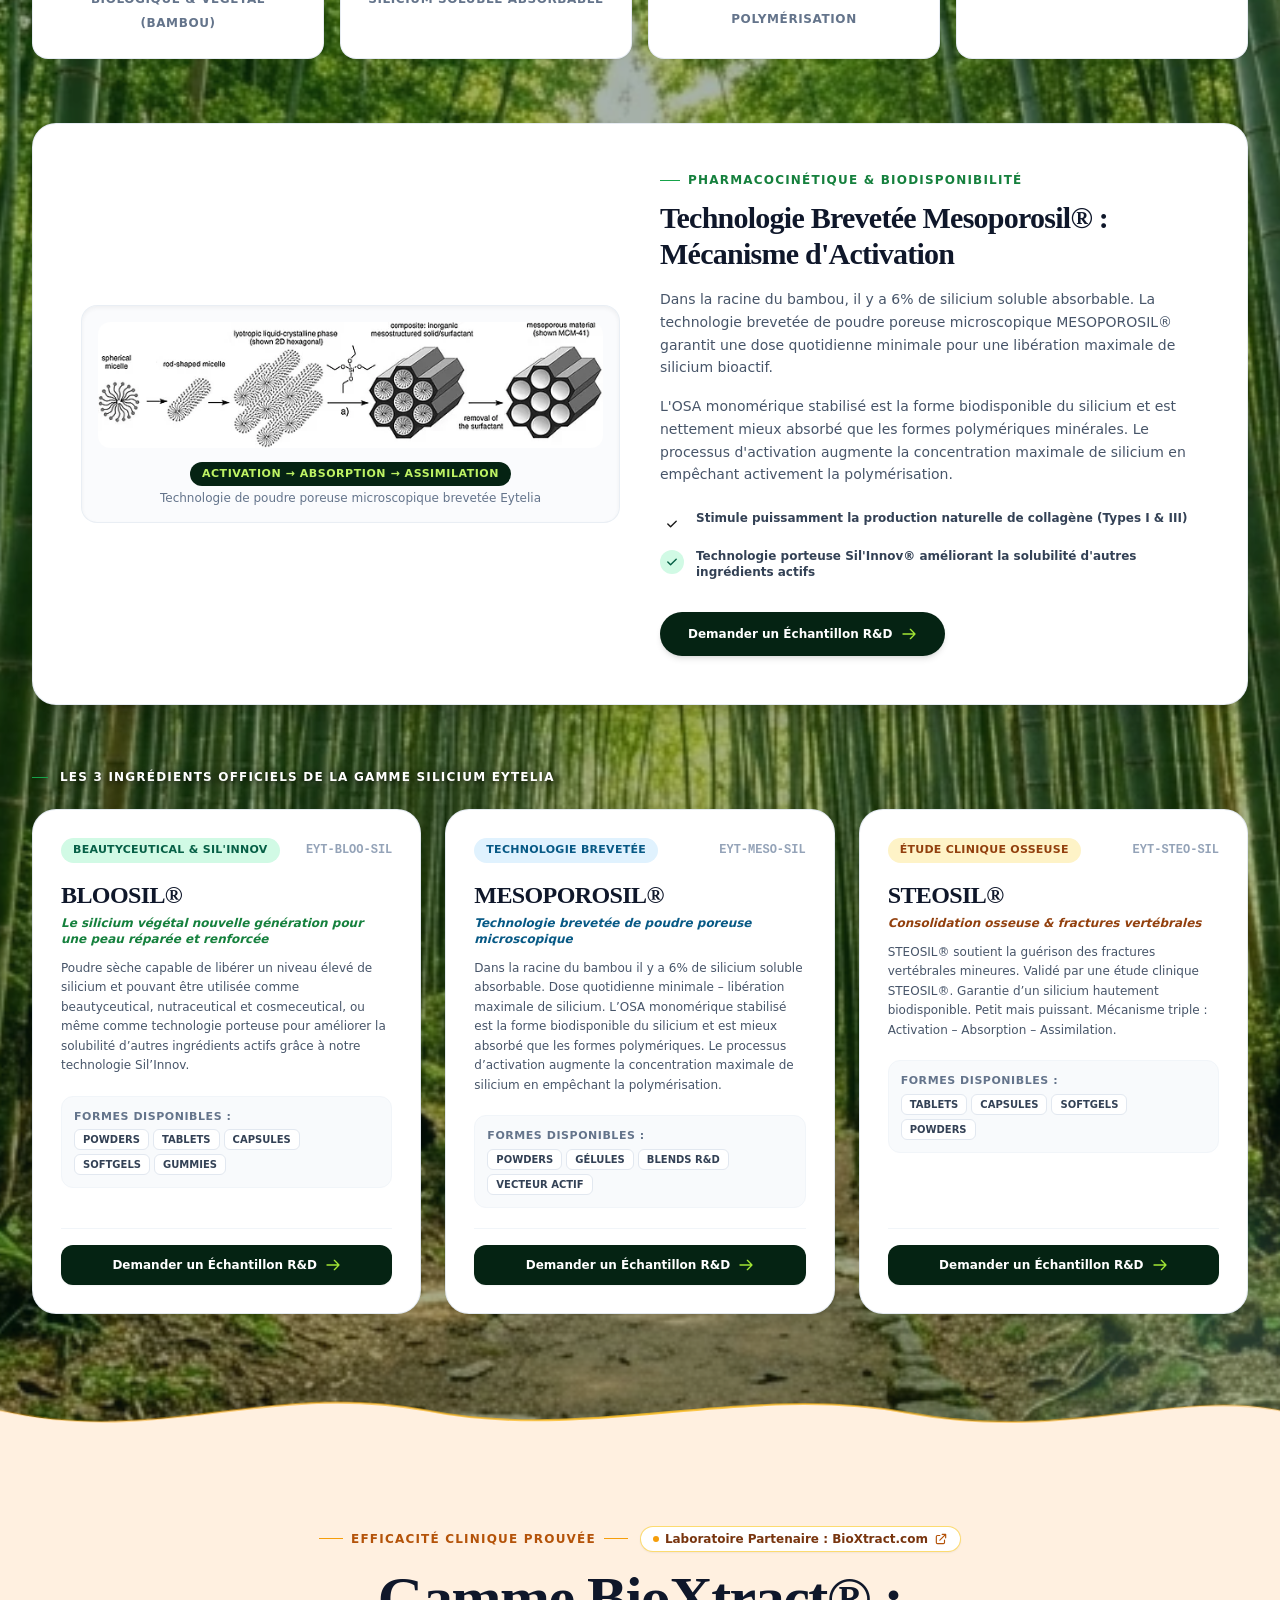
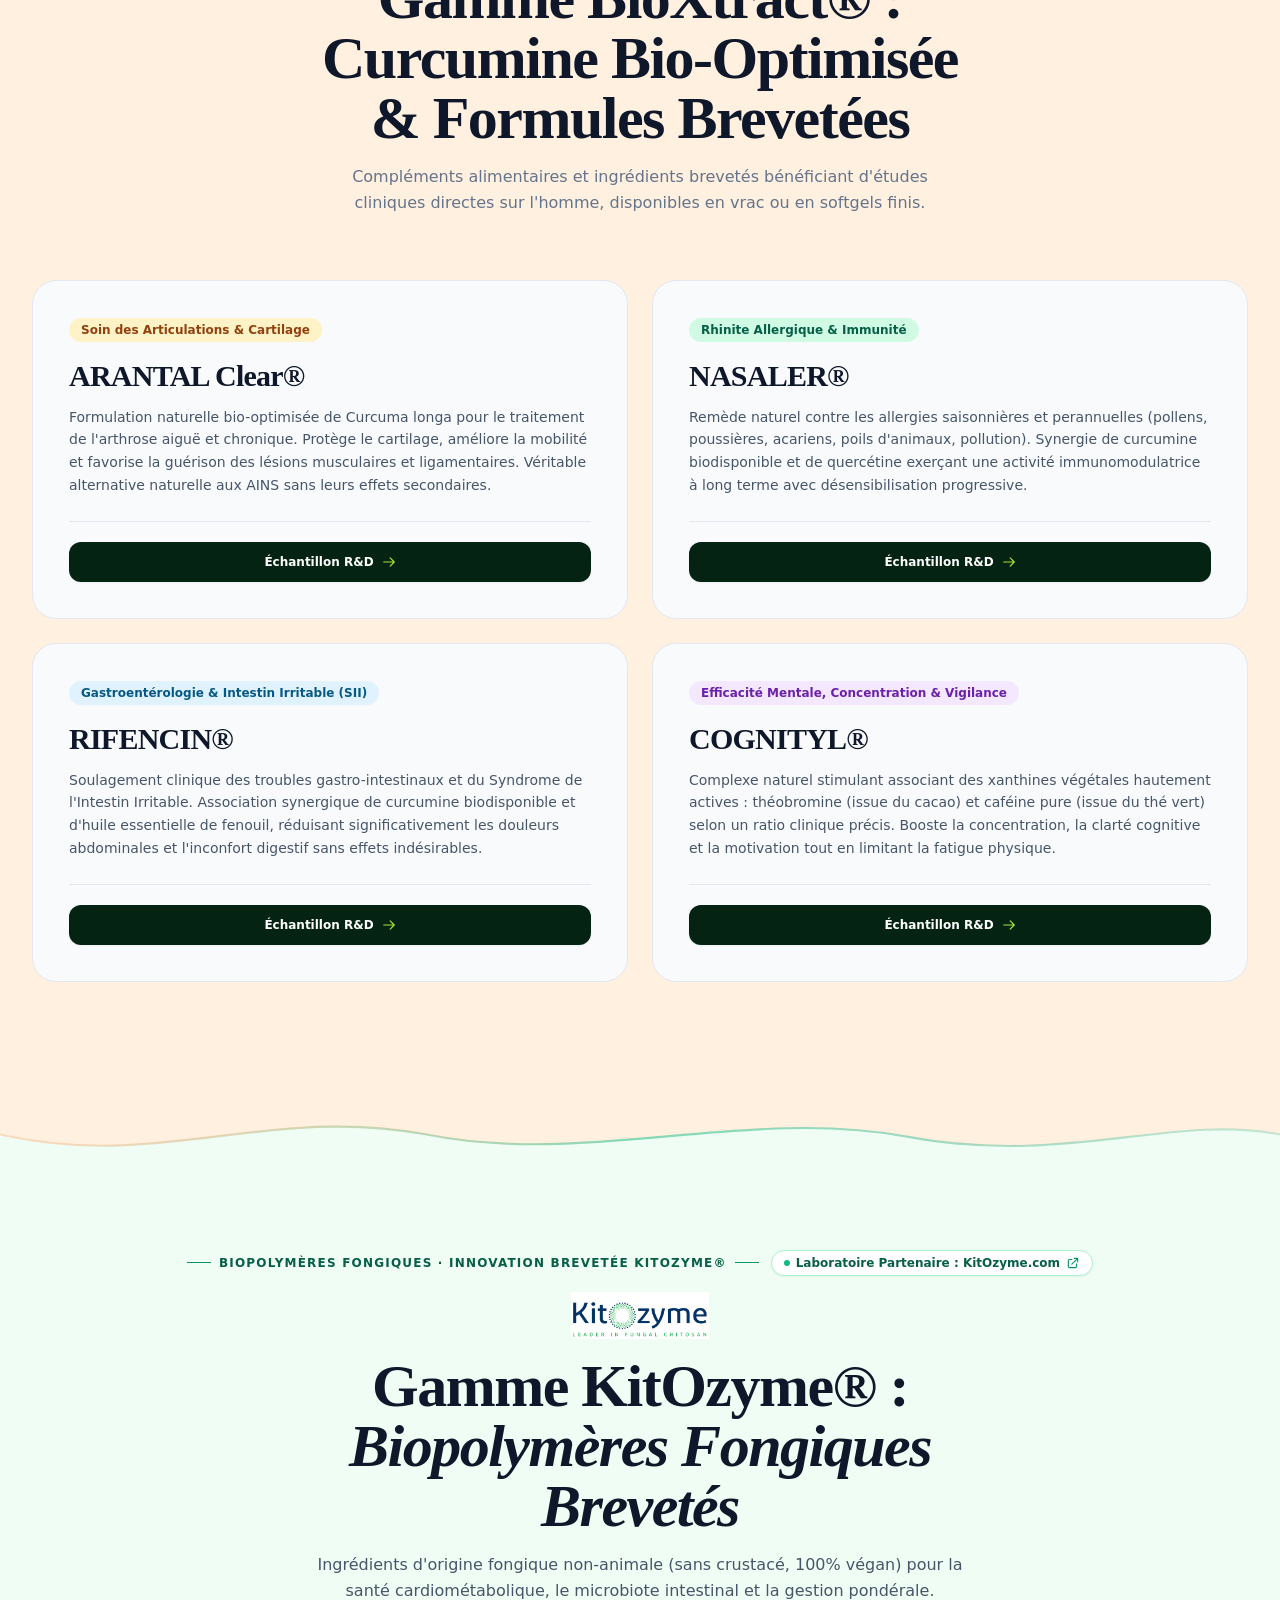
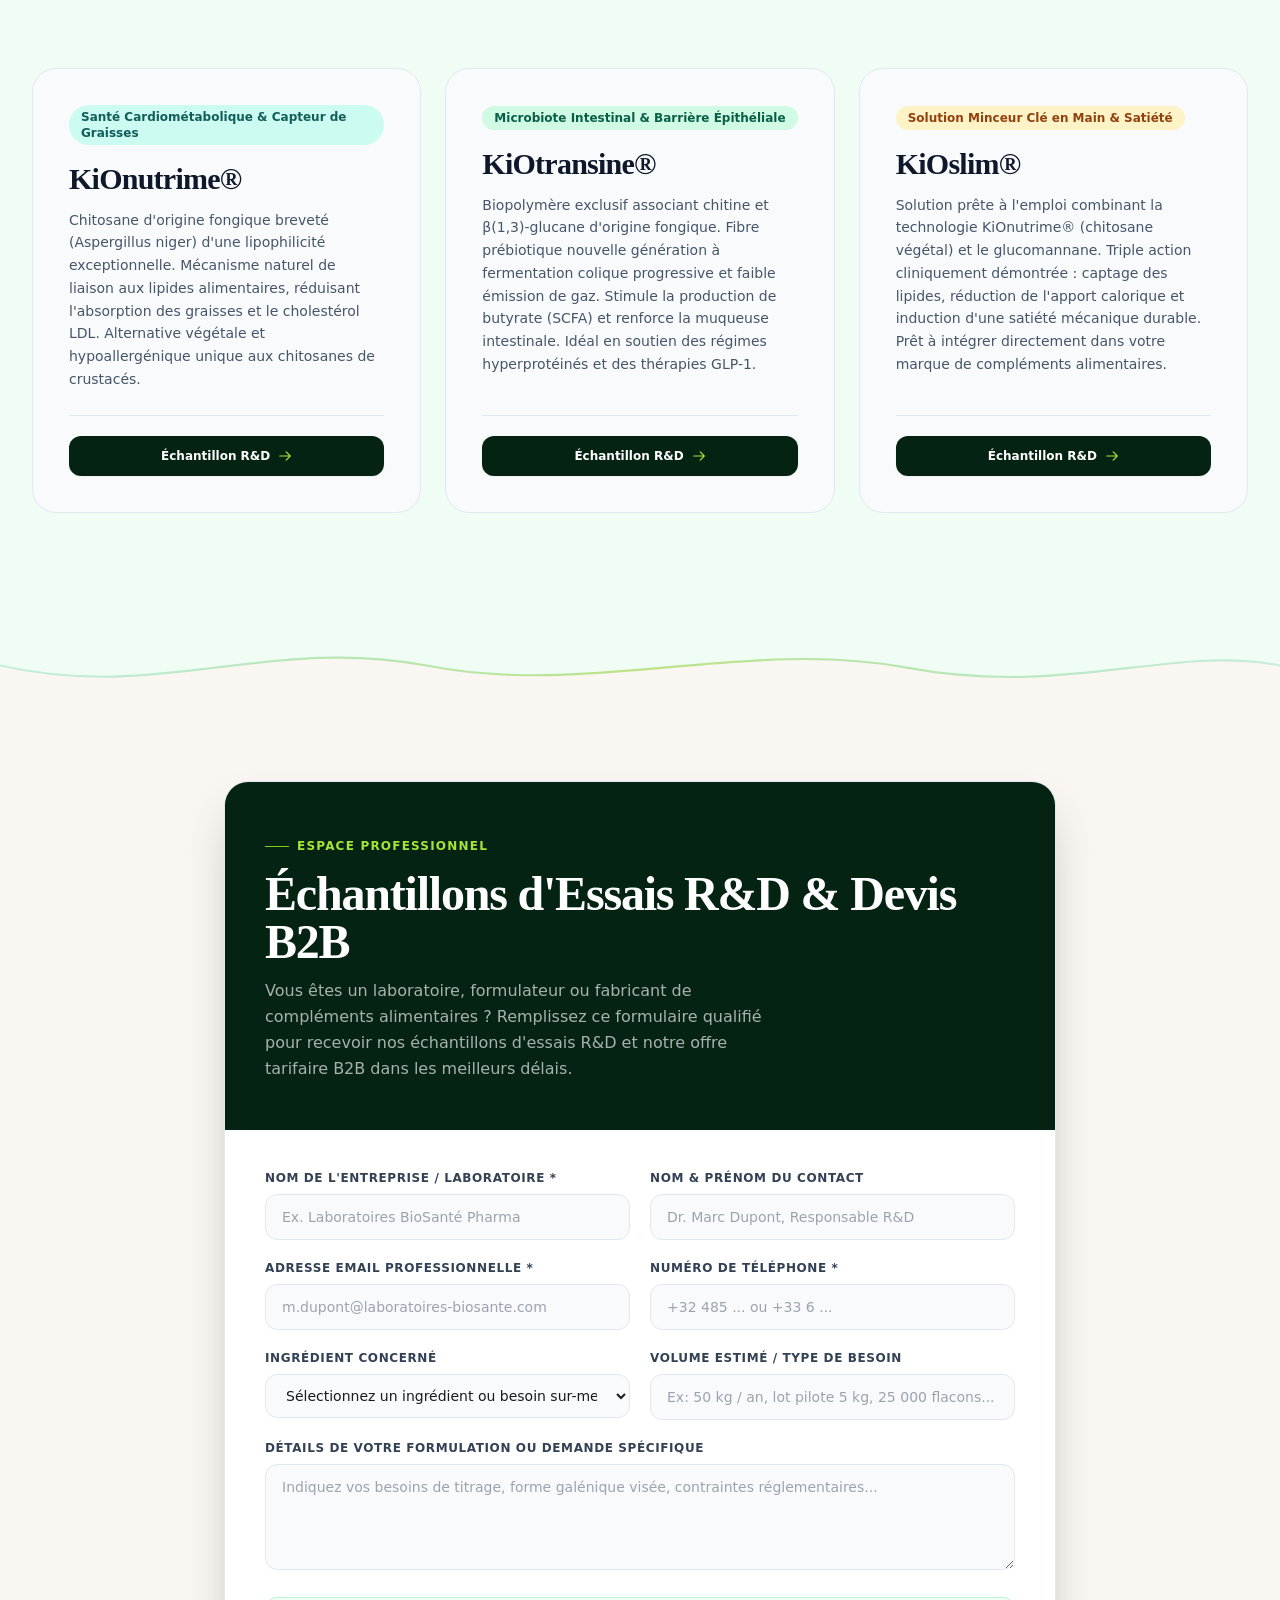
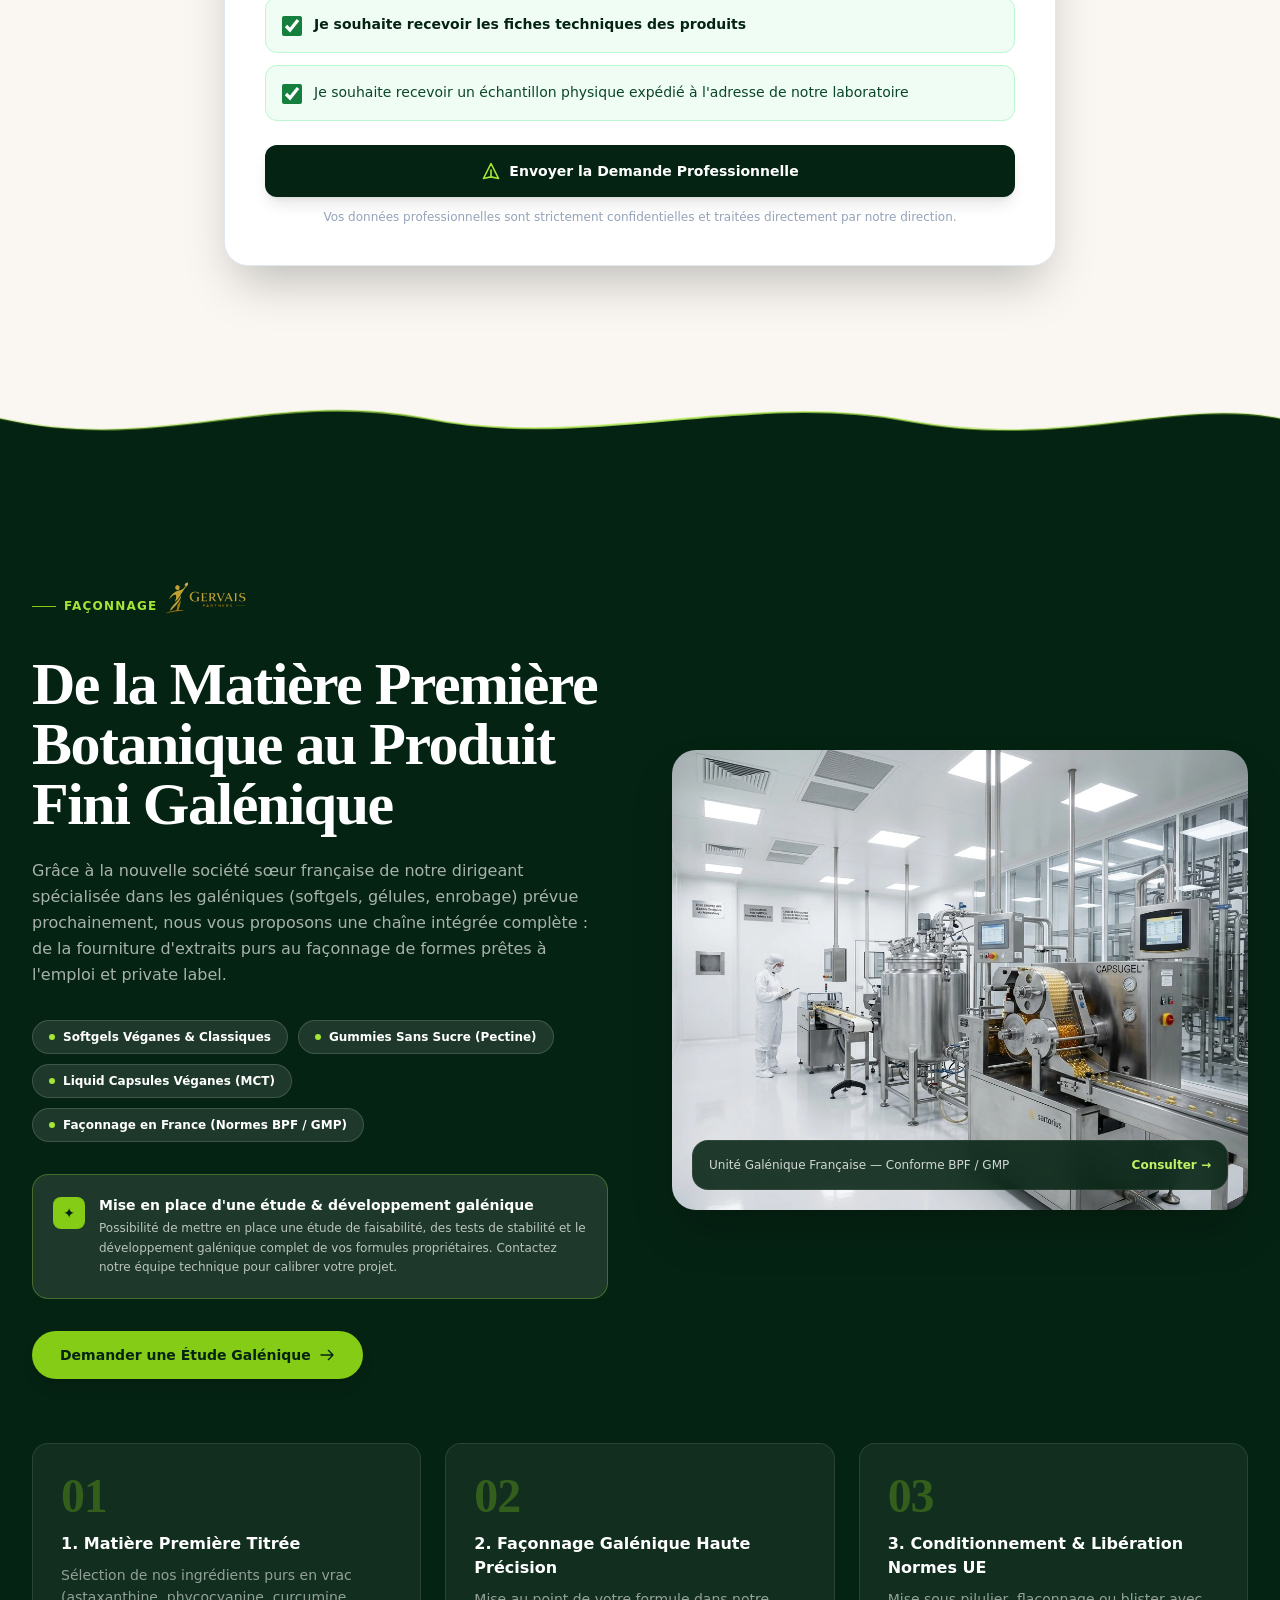
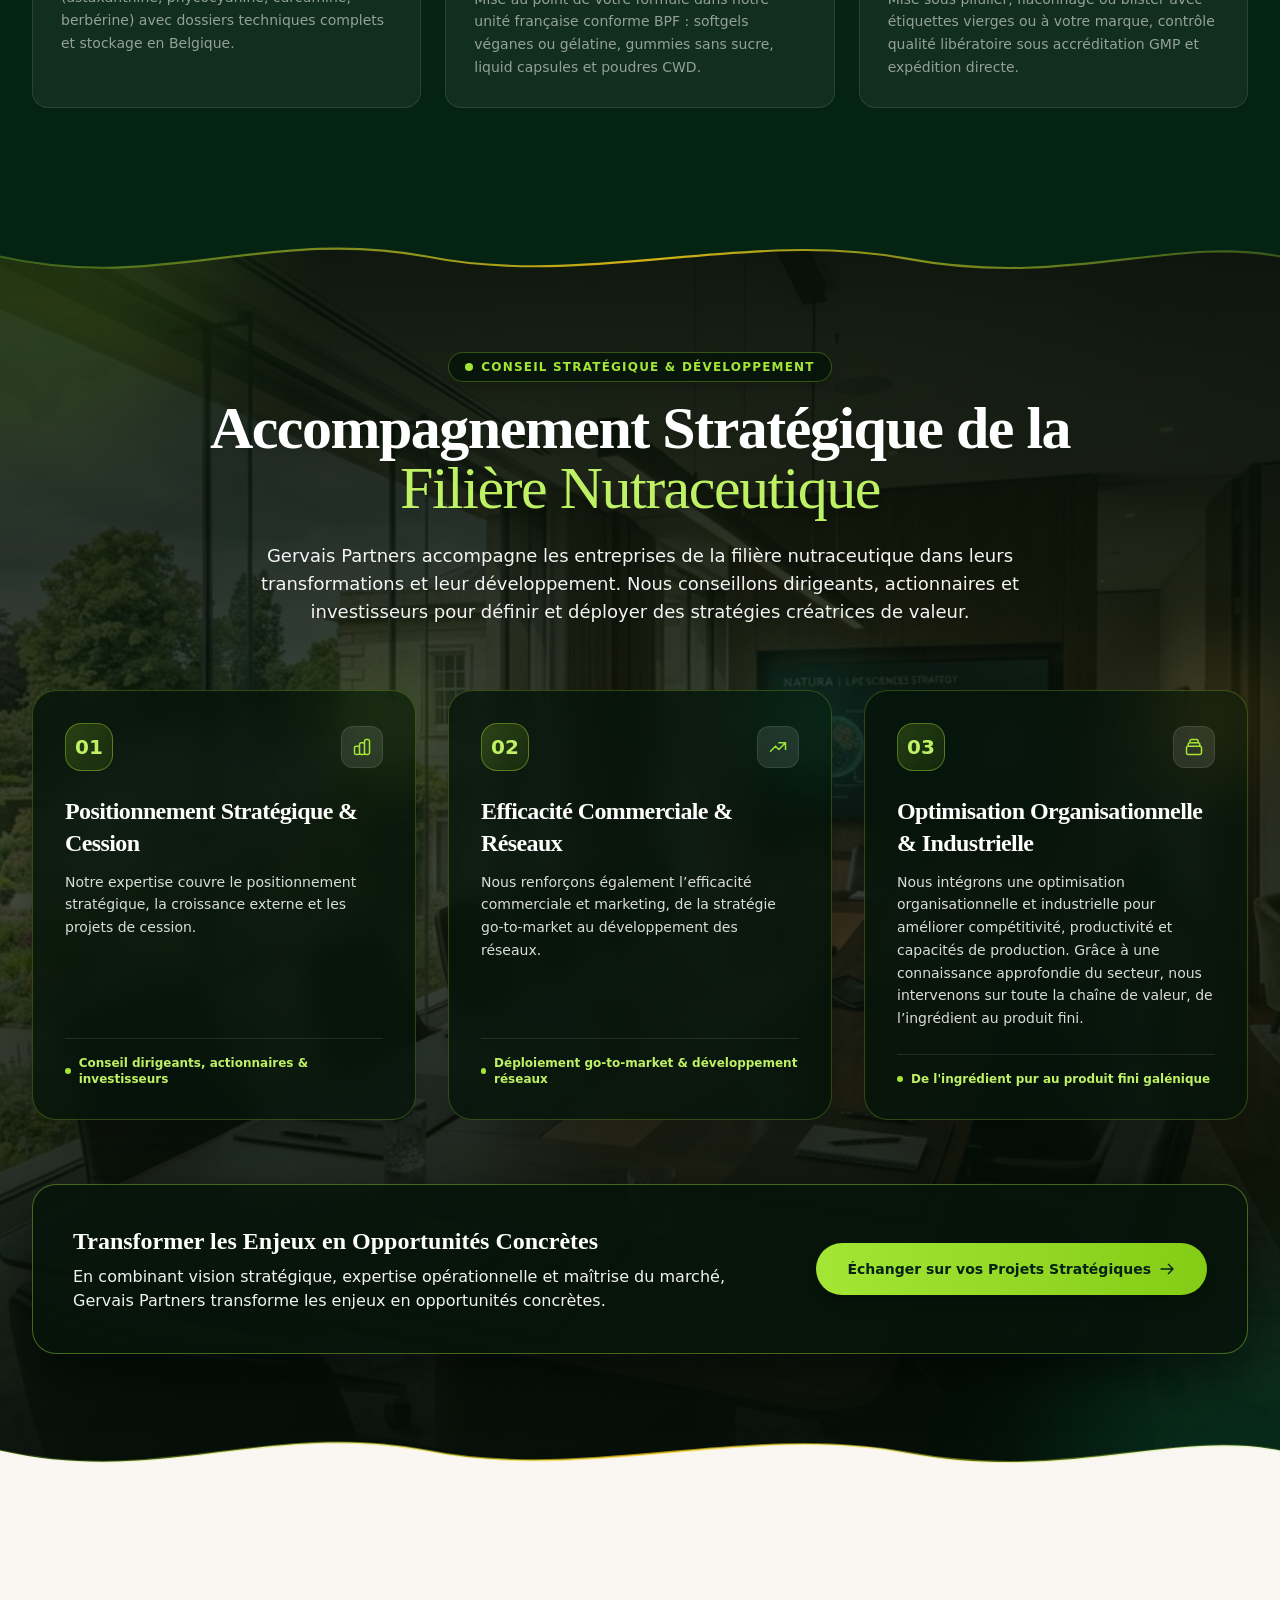
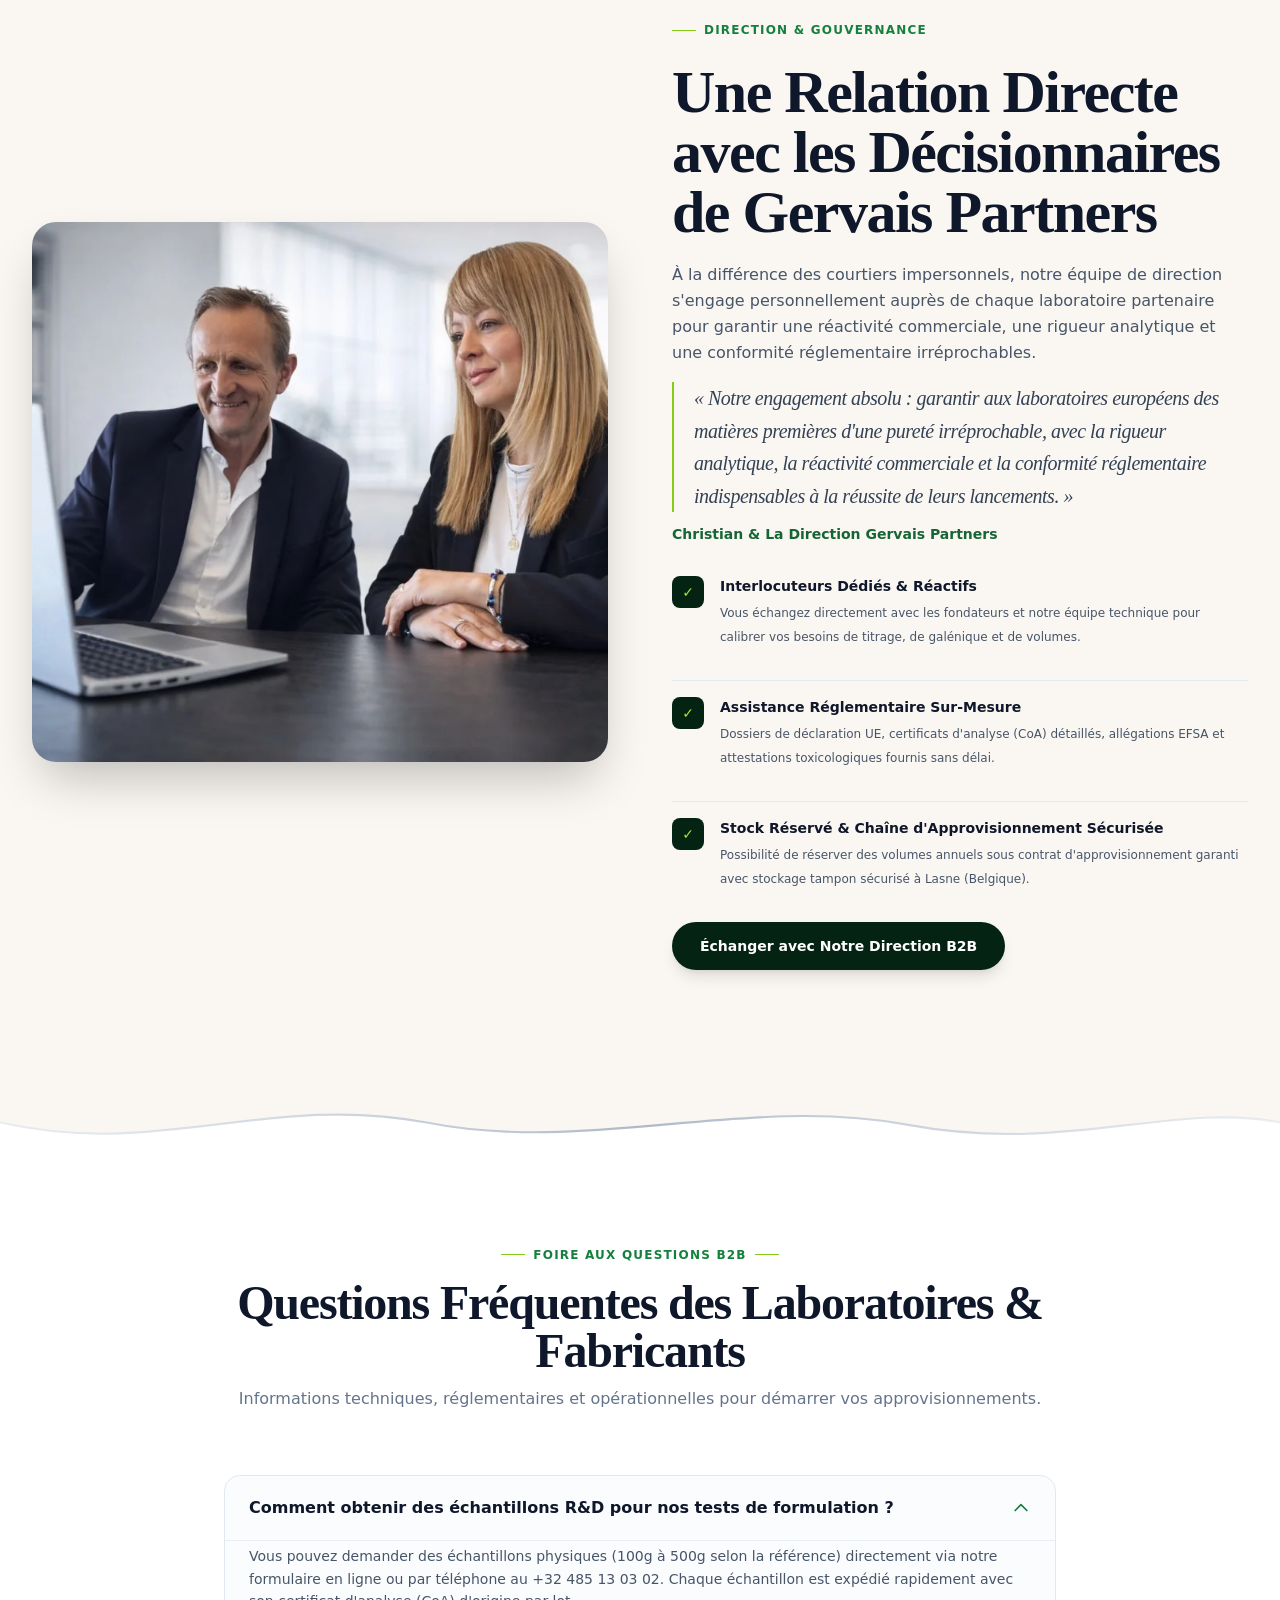
==== commit e5dc933b: "seo: generation des favicons carres 48x48, 192x192, 512x512 et favicon.ico pour indexation google op" ====
--- a/index.html
+++ b/index.html
@@ -40,9 +40,11 @@
   <meta name="twitter:description" content="Fournisseur européen d'ingrédients botaniques titrés et micro-algues de haute pureté pour l'industrie pharmaceutique et nutraceutique. Hub Lasne, Belgique.">
   <meta name="twitter:image" content="https://gervaispartners.com/assets/images/nature-botanical-dew.jpg">
 
-  <link rel="icon" type="image/svg+xml" href="assets/images/favicon.svg">
-  <link rel="icon" type="image/png" sizes="192x192" href="assets/images/logo-gervais.png">
-  <link rel="apple-touch-icon" href="assets/images/logo-gervais.png">
+    <link rel="icon" type="image/svg+xml" href="assets/images/favicon.svg">
+  <link rel="icon" type="image/png" sizes="48x48" href="assets/images/favicon-48x48.png">
+  <link rel="icon" type="image/png" sizes="192x192" href="assets/images/favicon-192x192.png">
+  <link rel="apple-touch-icon" sizes="180x180" href="assets/images/apple-touch-icon.png">
+  <link rel="shortcut icon" href="favicon.ico">
 
   <link rel="preconnect" href="https://fonts.googleapis.com">
   <link rel="preconnect" href="https://fonts.gstatic.com" crossorigin>
